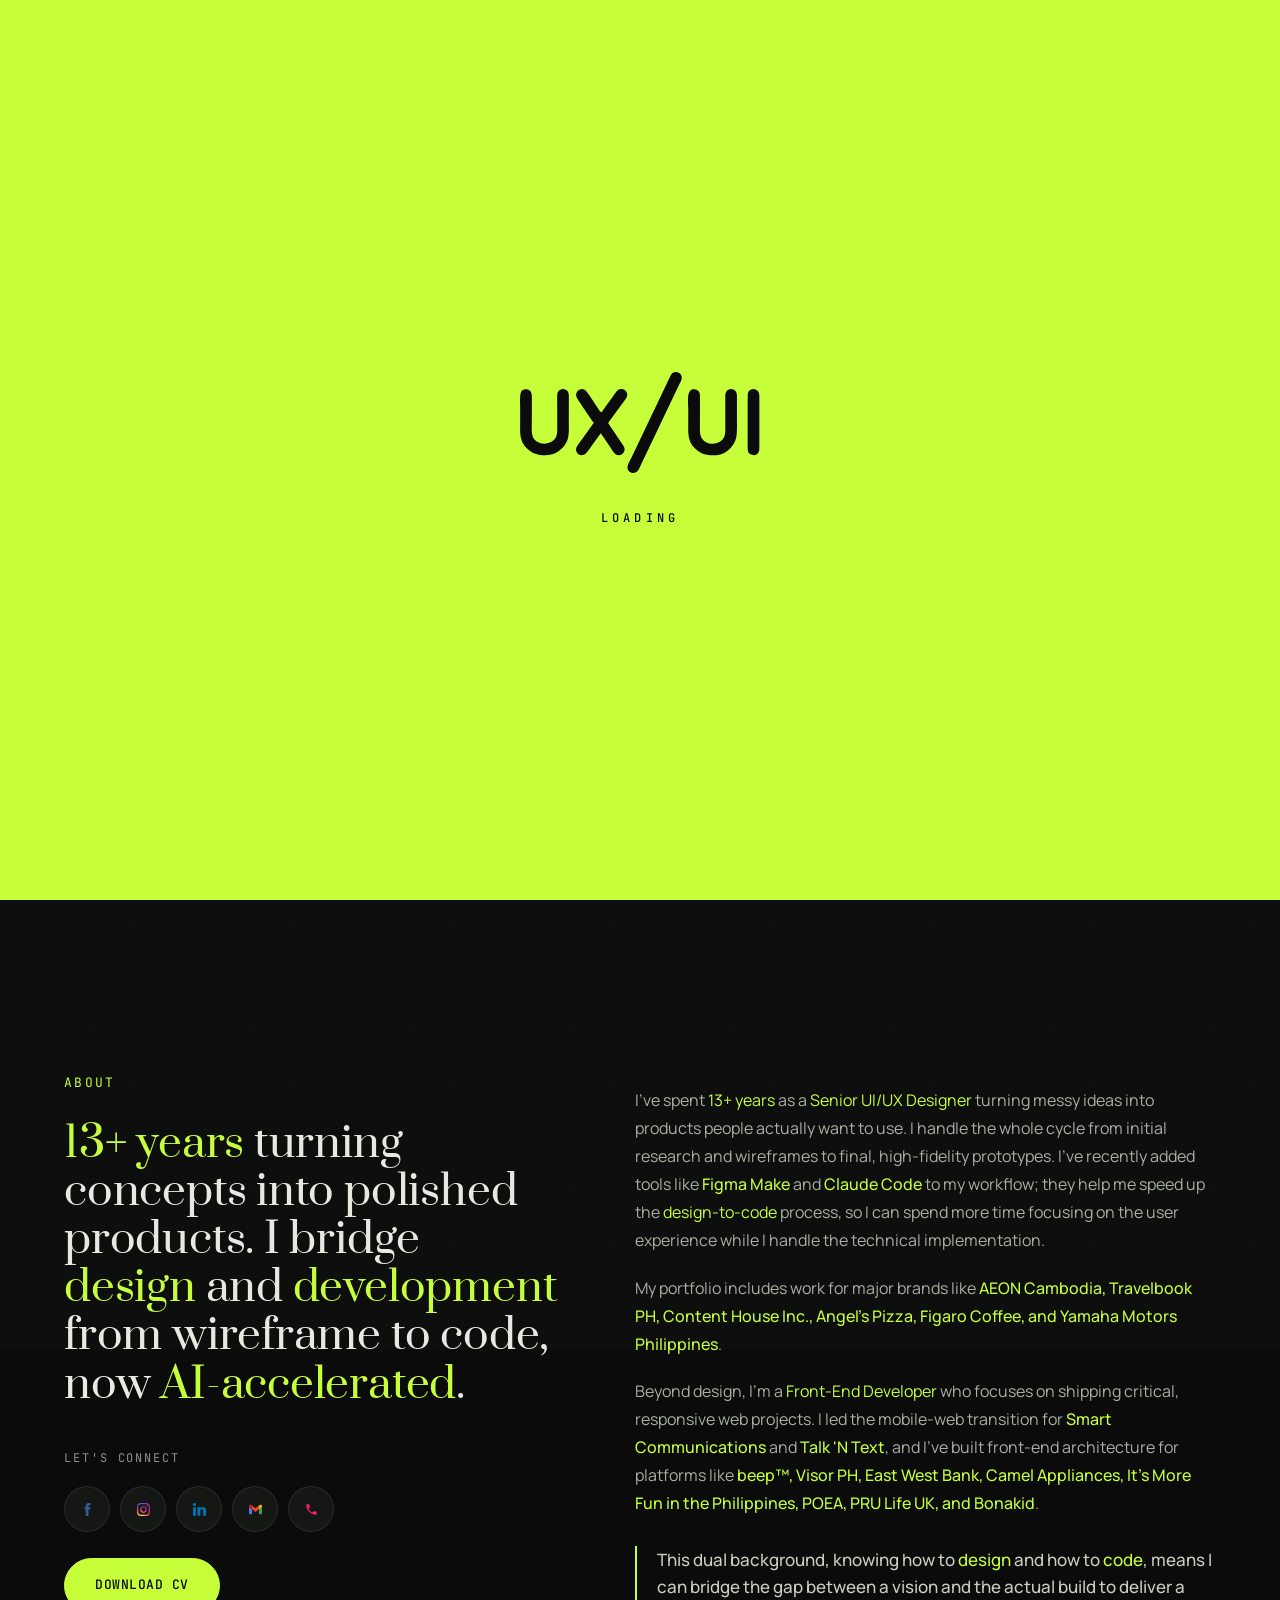
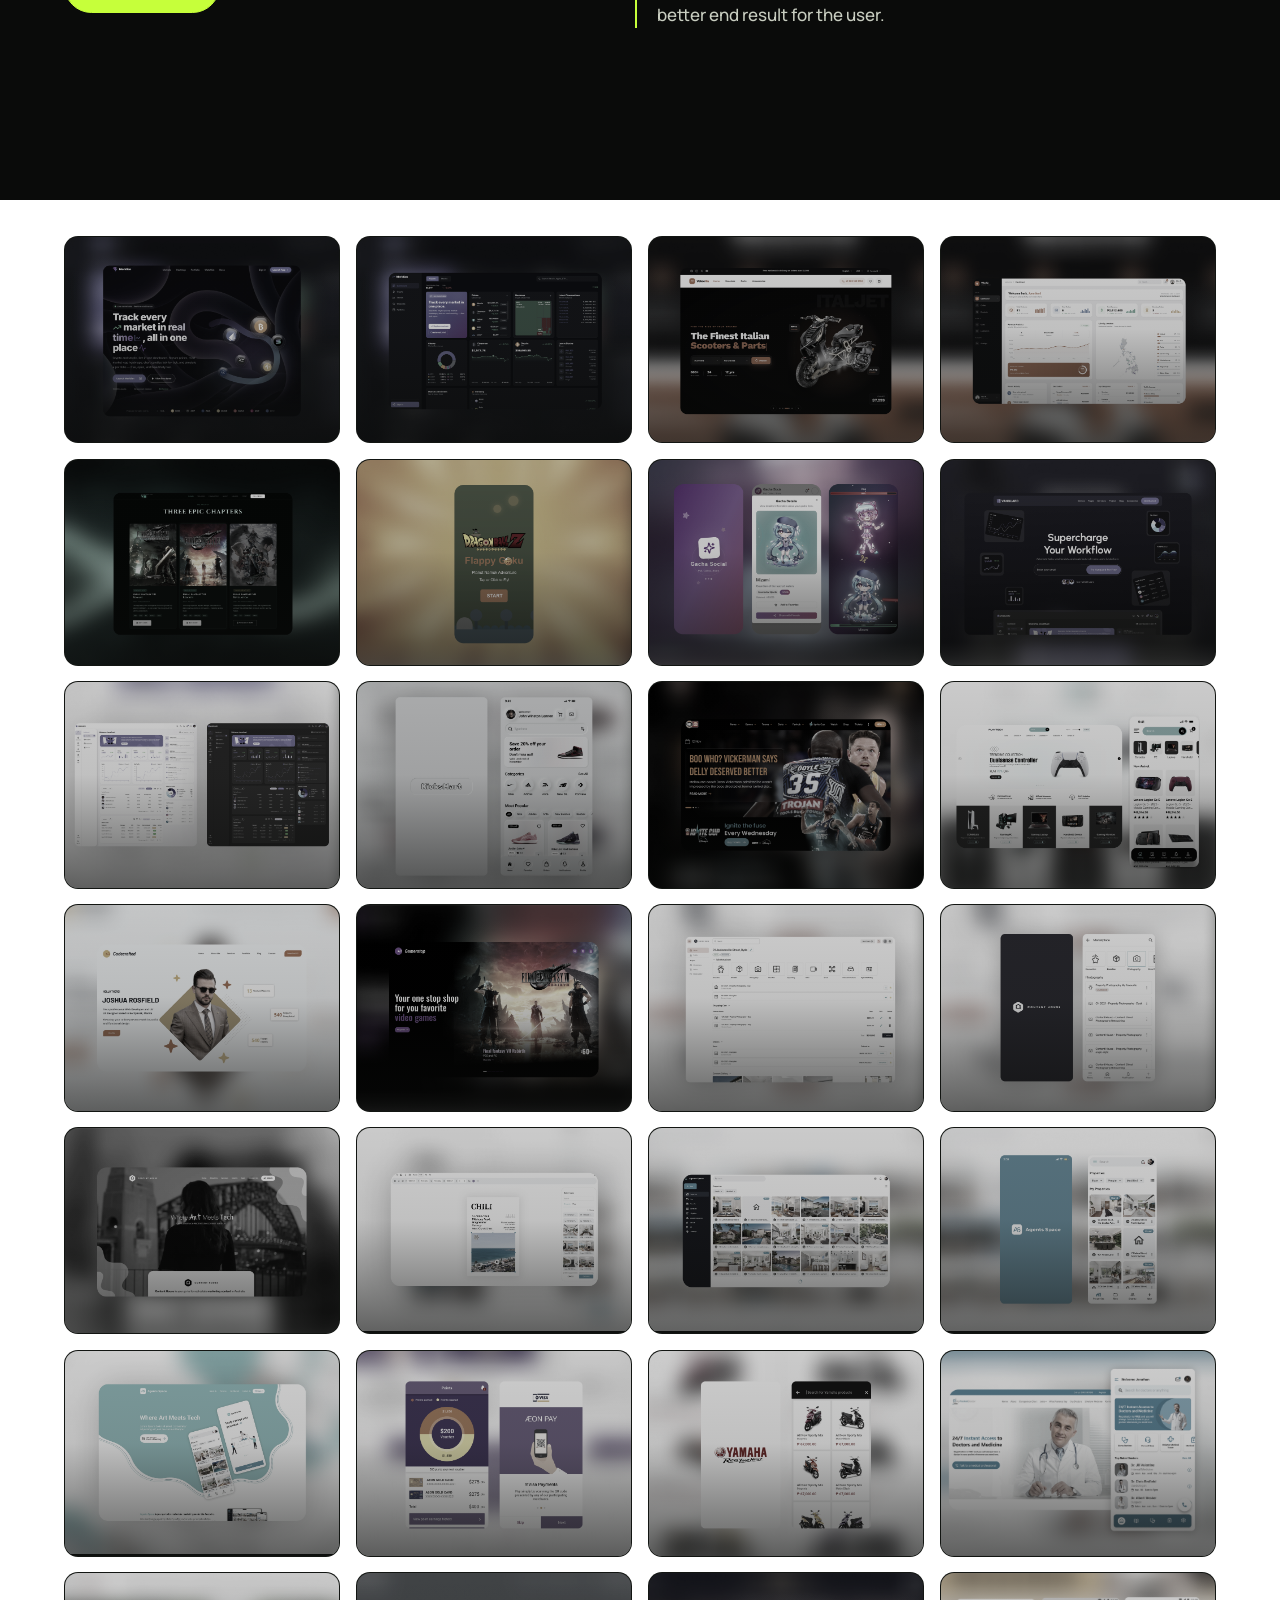
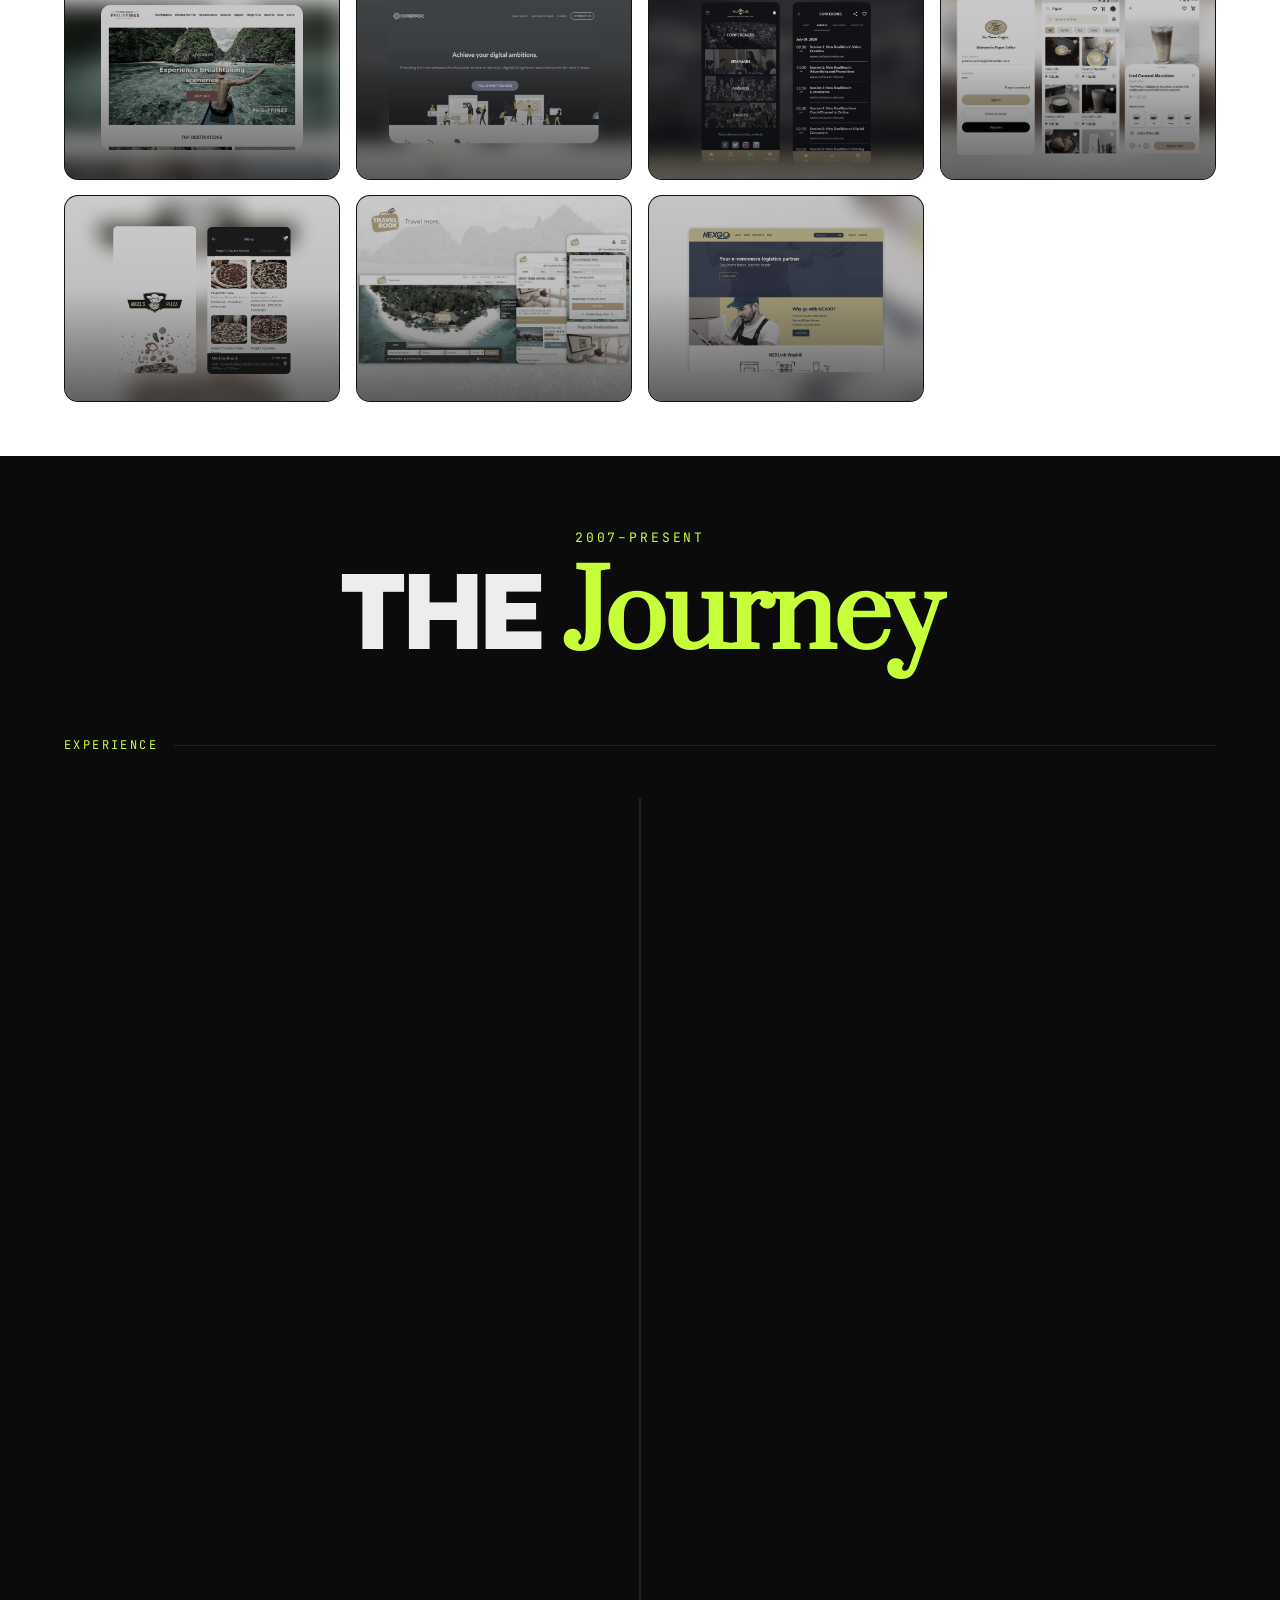
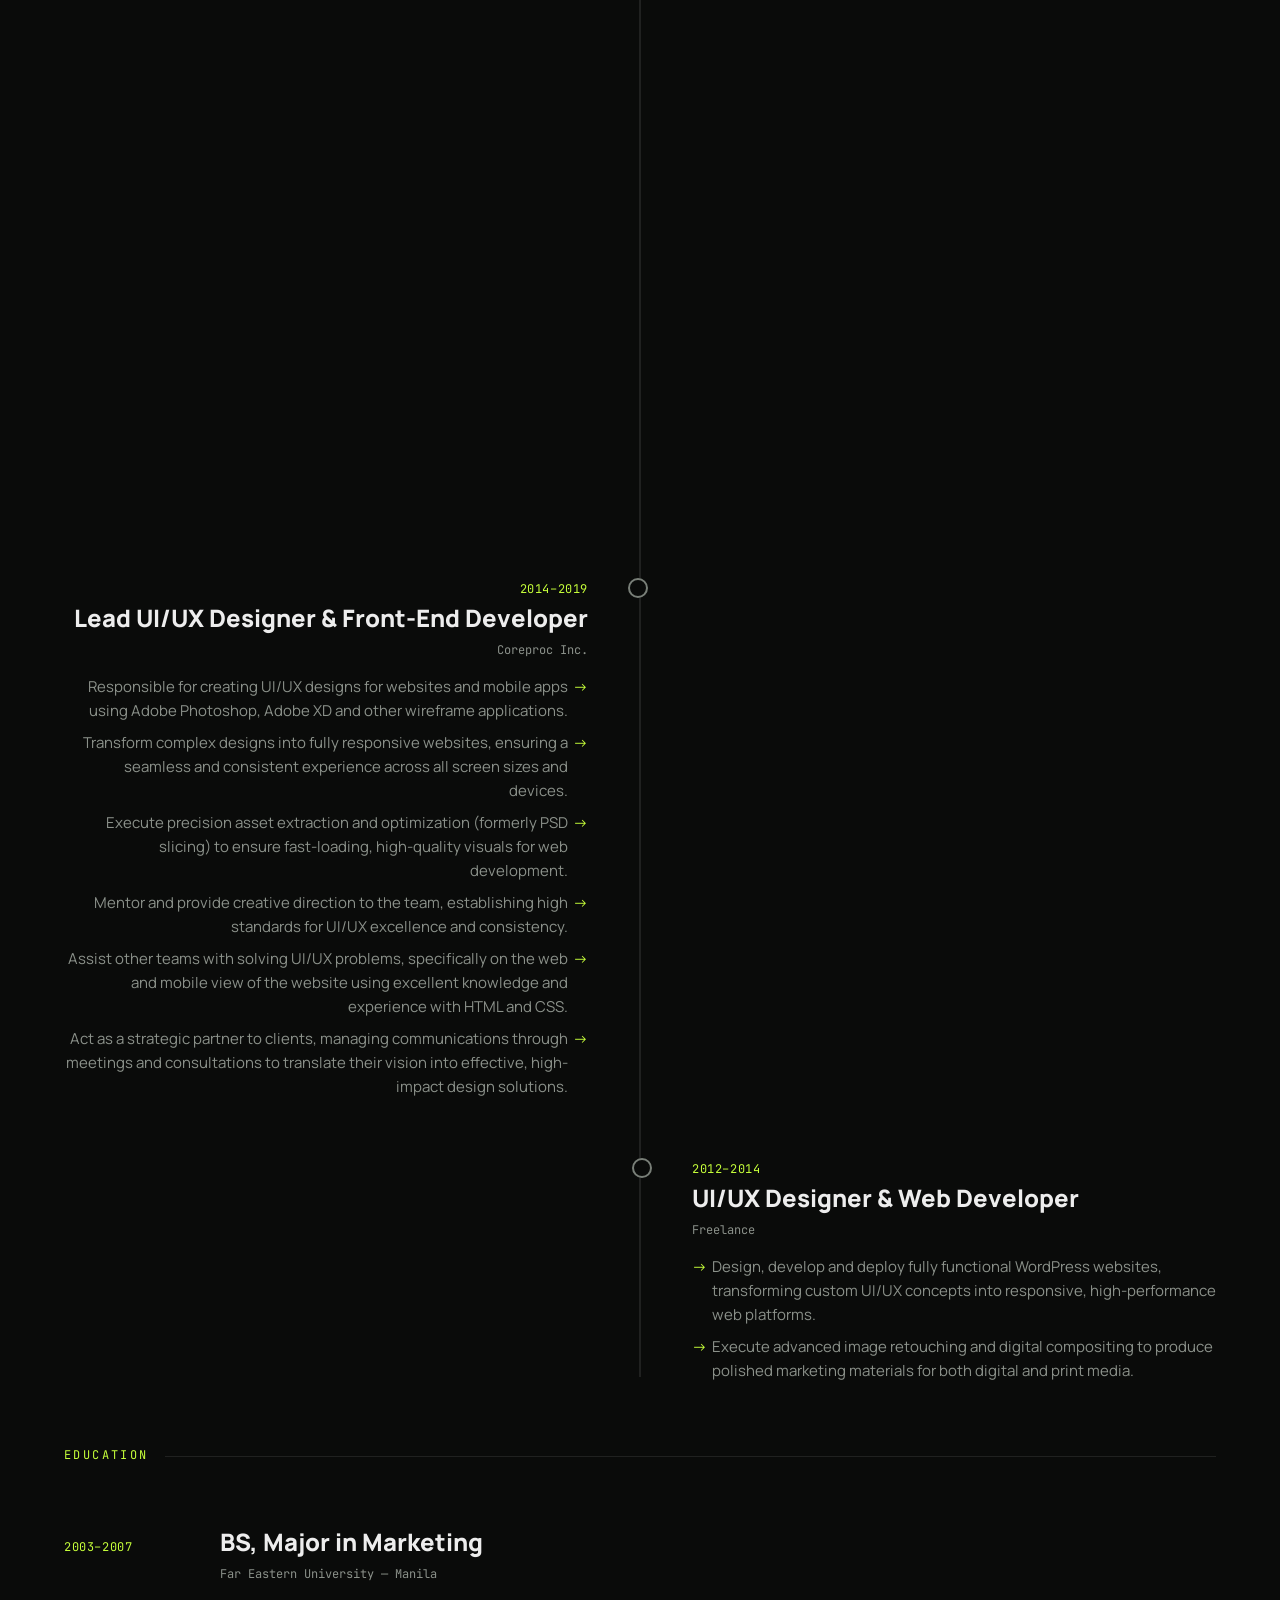
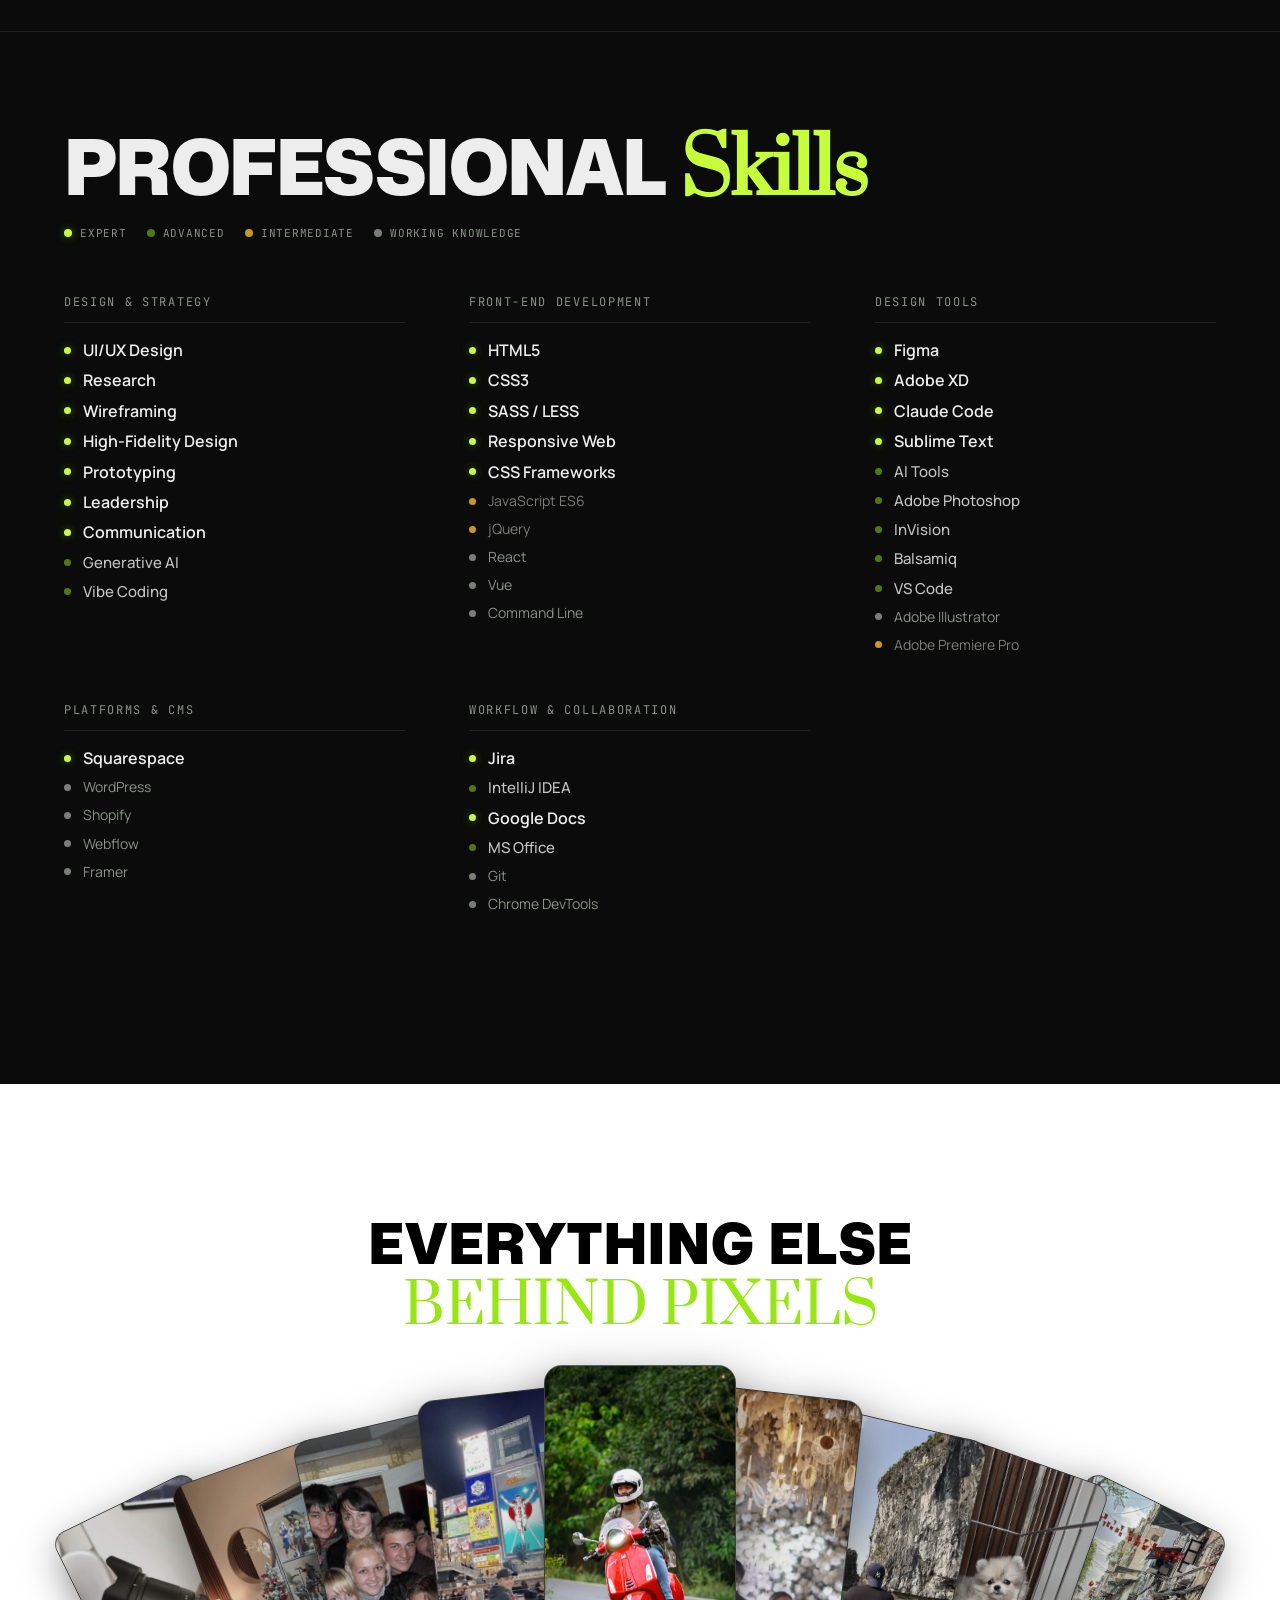
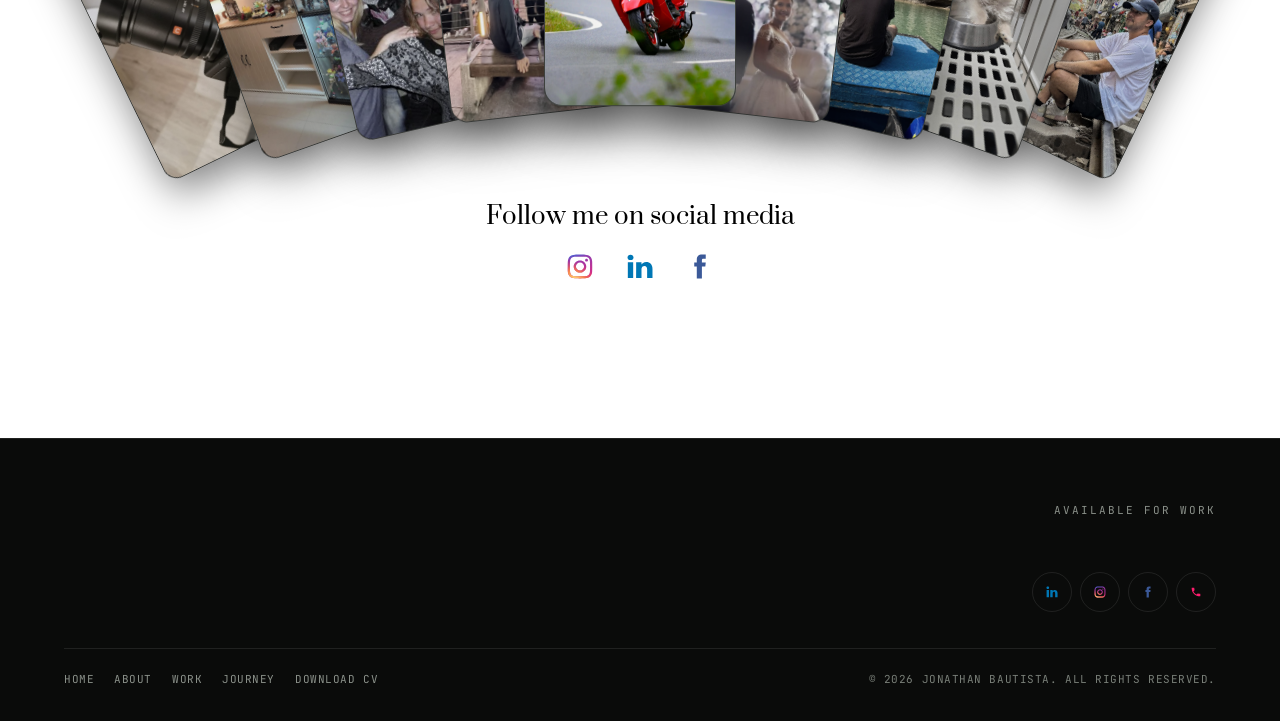
==== index.html @ 0951a736 "Redesign mobile hero: static layout, no scroll-jack, centered wordmark Mobile hero (<=880px) drops t" ====
<!doctype html>
<html lang="en" class="no-js">
  <head>
    <!-- Google tag (gtag.js) -->
    <script
      async
      src="https://www.googletagmanager.com/gtag/js?id=G-6QXBRVCDD4"
    ></script>
    <script>
      window.dataLayer = window.dataLayer || [];
      function gtag() {
        dataLayer.push(arguments);
      }
      gtag("js", new Date());
      gtag("config", "G-6QXBRVCDD4");
    </script>
    <meta charset="UTF-8" />
    <meta name="viewport" content="width=device-width, initial-scale=1.0" />
    <title>
      Jonathan Bautista — Senior UI/UX Designer & Front-End Developer
    </title>
    <meta
      name="description"
      content="Jonathan Bautista — Senior UI/UX Designer & Front-End Developer. 13+ years turning messy ideas into digital products people genuinely enjoy using."
    />

    <!-- Canonical -->
    <link rel="canonical" href="https://choybautista.github.io/" />

    <!-- Open Graph -->
    <meta property="og:type" content="website" />
    <meta property="og:url" content="https://choybautista.github.io/" />
    <meta
      property="og:title"
      content="Jonathan Bautista — Senior UI/UX Designer & Front-End Developer"
    />
    <meta
      property="og:description"
      content="13+ years turning messy ideas into digital products people genuinely enjoy using. Design vision meets technical reality."
    />
    <meta
      property="og:image"
      content="https://choybautista.github.io/assets/img/project-30.png"
    />
    <meta property="og:image:width" content="1200" />
    <meta property="og:image:height" content="630" />
    <meta property="og:locale" content="en_US" />
    <meta property="og:site_name" content="Jonathan Bautista Portfolio" />

    <!-- Twitter Card -->
    <meta name="twitter:card" content="summary_large_image" />
    <meta
      name="twitter:title"
      content="Jonathan Bautista — Senior UI/UX Designer & Front-End Developer"
    />
    <meta
      name="twitter:description"
      content="13+ years turning messy ideas into digital products people genuinely enjoy using."
    />
    <meta
      name="twitter:image"
      content="https://choybautista.github.io/assets/img/project-30.png"
    />

    <!-- Structured Data -->
    <script type="application/ld+json">
      {
        "@context": "https://schema.org",
        "@type": "Person",
        "name": "Jonathan Bautista",
        "jobTitle": "Senior UI/UX Designer & Front-End Developer",
        "url": "https://choybautista.github.io/",
        "email": "jchoybautista@gmail.com",
        "telephone": "+639171825114",
        "description": "13+ years turning messy ideas into digital products people genuinely enjoy using. Bridging design vision and technical reality across two disciplines and dozens of brands.",
        "sameAs": [
          "https://www.linkedin.com/in/jonathan-bautista-92038839/",
          "https://www.instagram.com/jonathanndroid/",
          "https://www.facebook.com/jonathanndroid"
        ],
        "knowsAbout": [
          "UI/UX Design",
          "Front-End Development",
          "Figma",
          "HTML5",
          "CSS3",
          "JavaScript",
          "React",
          "Vue"
        ],
        "alumniOf": {
          "@type": "CollegeOrUniversity",
          "name": "Far Eastern University",
          "address": { "@type": "PostalAddress", "addressLocality": "Manila" }
        }
      }
    </script>

    <script>
      document.documentElement.classList.remove("no-js");
      document.documentElement.classList.add("js");
      // Intro splash: lock scroll the instant the page paints (covers the
      // cold-load gap while the hero video buffers). Removed by script.js once
      // content is ready; this self-contained failsafe guarantees it never
      // gets stuck even if the deferred script fails to load.
      document.documentElement.classList.add("splash-on");
      window.setTimeout(function () {
        document.documentElement.classList.add("splash-done");
        window.setTimeout(function () {
          document.documentElement.classList.remove("splash-on");
        }, 1000);
      }, 7000);
      window.addEventListener("load", function () {
        document.documentElement.classList.add("loaded");
      });
    </script>

    <link rel="preconnect" href="https://fonts.googleapis.com" />
    <link rel="preconnect" href="https://fonts.gstatic.com" crossorigin />
    <link
      href="https://fonts.googleapis.com/css2?family=Prata&family=Manrope:wght@400;500;600;700;800&family=JetBrains+Mono:wght@400;500&family=Caveat:wght@600;700&family=Allison&display=swap"
      rel="stylesheet"
    />
    <link rel="stylesheet" href="assets/style.css" />
  </head>

  <body>
    <!-- ===================== INTRO SPLASH =====================
         Lando-style cold-load cover: a full-screen lime panel with the
         UI/UX wordmark that glitch-swaps to </> on a loop while the hero
         video buffers, then slides up to reveal the page (see script.js). -->
    <div class="splash" id="splash" role="presentation">
      <div class="splash__inner">
        <div class="splash__logo" aria-hidden="true">
          <!-- Three morph groups. The initial `d` of each is the UI/UX
               wordmark (this is also the no-JS / reduced-motion fallback);
               script.js liquid-morphs each group into a piece of </> via
               flubber:  U·X → <   ·   / stays /   ·   U·I → >  -->
          <svg
            class="splash__morph"
            viewBox="0 0 329 139"
            xmlns="http://www.w3.org/2000/svg"
          >
            <path
              id="splashPathL"
              fill="currentColor"
              d="M58.6475 23.2554C65.0687 23.7139 66.993 27.4454 66.9742 33.3339C67.0157 47.3849 66.8147 61.4971 66.9577 75.5436C67.0752 87.1074 66.266 95.9651 57.6575 104.683C51.6997 110.77 43.5532 114.22 35.0352 114.262C24.7735 114.33 17.087 112.172 9.54647 104.9C-1.11728 94.6151 0.190975 82.8806 0.193475 69.3769L0.208222 48.0481C0.179972 42.1839 -0.836775 31.8764 1.89398 26.5479C2.55548 25.2574 5.35022 23.8779 6.79847 23.7411C18.102 22.6744 16.2405 34.3926 16.228 41.7889L16.1877 69.9591C16.1782 79.2404 14.4752 89.8424 23.5267 95.6339C32.221 101.197 46.6125 97.9614 50.0297 87.5201C51.3742 83.4121 50.992 76.4249 50.9937 71.9216L50.9852 44.2339C50.9807 39.7449 50.773 35.1071 51.0697 30.6496C51.3812 25.9696 54.3835 23.8679 58.6475 23.2554ZM83.0814 23.5249C85.1991 23.3394 87.2141 23.4307 89.0651 24.6024C92.1896 26.5807 104.023 45.3684 106.832 49.5397C107.864 51.0727 109.48 54.2174 111.053 55.1264C112.082 55.7204 113.496 52.8522 114.025 52.0987C117.999 46.4414 122.134 40.8847 126.195 35.2894C128.649 31.9094 131.144 27.6432 134.228 24.8472C134.953 24.1899 135.879 23.8119 136.82 23.5827C139.124 23.0209 141.612 23.3589 143.599 24.6849C145.379 25.8732 146.575 27.7574 146.893 29.8739C147.097 31.1754 146.91 33.4419 146.258 34.5469C143.935 38.4892 140.723 42.6059 138.017 46.3329L120.79 70.0662C122.056 72.2349 124.599 75.7359 126.062 77.8934L136.955 93.9192C138.453 96.1247 141.692 100.649 142.673 102.834C143.19 103.979 143.42 105.232 143.343 106.486C143.17 109.231 141.838 110.898 139.893 112.596C131.459 117.887 127.205 107.991 123.281 102.422C119.021 96.3769 115.107 89.9677 110.742 83.9972C106.225 90.1202 101.751 96.2747 97.3204 102.46C95.5334 104.931 91.9344 110.205 89.9184 112.083C88.9326 113.019 87.7094 113.668 86.3814 113.958C82.1284 114.93 77.7209 111.987 76.9496 107.597C76.0966 103.294 79.6226 99.5889 81.9911 96.2322C88.2501 87.3617 95.0324 78.6847 101.186 69.7364C97.9549 65.0064 78.0809 36.6434 77.3046 33.8532C76.6969 31.6694 76.8826 29.3142 77.9931 27.3224C79.1444 25.2572 80.8834 24.1967 83.0814 23.5249Z"
            />
            <path
              id="splashPathM"
              fill="currentColor"
              d="M213.049 0.000400243C216.999 -0.0310998 220.474 1.7959 221.542 5.7799C222.607 9.7464 219.664 14.3257 217.984 17.8412L211.539 31.3182L190.834 74.6791L171.542 115.076L165.802 127.178C163.167 132.733 162.324 137.113 155.789 138.618C152.049 138.768 147.686 135.643 147.385 131.923C147.023 127.455 151.059 120.802 152.972 116.835L161.049 99.9282L188.359 42.7261L200.914 16.3799C202.379 13.3022 203.822 10.1907 205.334 7.13691C207.377 3.00466 208.162 0.8174 213.049 0.000400243Z"
            />
            <path
              id="splashPathR"
              fill="currentColor"
              d="M288.96 23.2559C295.05 23.6151 297.38 26.9171 297.417 32.7581L297.397 63.7989C297.41 70.7184 297.925 83.9939 296.377 90.1851C294.955 95.6899 292.087 100.714 288.07 104.736C282.055 110.88 273.805 114.316 265.207 114.256C254.997 114.264 247.457 112.067 239.985 104.863C229.317 94.5759 230.64 82.2341 230.645 68.7436L230.662 48.2981C230.68 41.4434 228.217 25.5954 236.752 23.7704C239.002 23.2766 241.357 23.7391 243.255 25.0474C244.542 25.9526 245.897 27.4334 246.225 28.9846C247.02 32.7576 246.73 37.8371 246.725 41.7449L246.695 69.6664C246.692 73.5656 246.465 81.3941 247.025 84.8926C247.685 89.0364 249.975 92.7436 253.385 95.1896C262.012 101.405 277.2 98.1671 280.55 87.4546C281.82 83.3981 281.45 76.6709 281.45 72.3101L281.442 44.1006C281.44 40.5369 281.412 36.9711 281.4 33.4081C281.392 30.8206 281.52 28.4234 283.147 26.2689C284.765 24.1261 286.472 23.6861 288.96 23.2559ZM319.817 23.2607C329.939 24.0567 328.142 33.3695 328.144 40.8777L328.152 61.9305L328.149 89.96C328.147 95.0117 328.177 100.041 328.062 105.092C327.944 110.328 325.939 113.084 320.659 114.186C317.234 113.997 313.012 112.302 312.459 108.417C311.904 104.508 312.109 100.09 312.114 96.1172L312.112 76.8457L312.104 47.3078C312.104 42.0888 312.037 36.881 312.204 31.6642C312.374 26.3777 314.599 24.003 319.817 23.2607Z"
            />
          </svg>
        </div>
        <p class="splash__loader" aria-hidden="true">Loading</p>
      </div>
    </div>

    <a class="skip-link" href="#main-content">Skip to main content</a>
    <div class="grain" aria-hidden="true"></div>
    <div class="scroll-progress" aria-hidden="true"><span></span></div>

    <!-- ===================== NAV ===================== -->
    <header class="nav" id="nav">
      <a class="nav__logo-link" href="#home" aria-label="Jonathan Bautista">
        <span class="nav__logo"></span>
      </a>
    </header>

    <main id="main-content" tabindex="-1">
      <!-- ===================== HERO + STATEMENT — shared dark background zone ===================== -->
      <div class="dark-zone">
        <!-- Fixed background layer — gradient + contour canvas.
             position: fixed so it stays pinned to the viewport while hero and
             statement content scrolls over it (same effect as landonorris.com). -->
        <div class="hero__dark" aria-hidden="true">
          <!-- Fades in across the About section to shift the canvas olive → black -->
          <div
            class="hero__black-layer"
            id="hero-black-layer"
            aria-hidden="true"
          ></div>
          <canvas class="hero__contours" id="hero-contours"></canvas>
        </div>

        <!-- ===================== HERO ===================== -->
        <section class="hero" id="home">
          <div class="hero__stage">
            <!-- Marquee text rows — sit behind video, revealed as panel shrinks on scroll -->
            <!-- Each track holds duplicated copies so the -50% loop is seamless
                 (the second half is already in place as the first scrolls off).
                 Desktop needs only 2 copies (one image is wider than the
                 viewport); mobile's smaller text needs 4 (see the ≤880 CSS that
                 reveals the extra copies) so no gap opens at the loop point. -->
            <div class="hero__marquee" aria-hidden="true">
              <div class="hero__marquee-row hero__marquee-row--ltr">
                <div class="hero__marquee-track">
                  <img
                    src="assets/img/uiuxdesigner.svg"
                    alt=""
                    draggable="false"
                  />
                  <img
                    src="assets/img/uiuxdesigner.svg"
                    alt=""
                    draggable="false"
                  />
                  <img
                    class="hero__marquee-extra"
                    src="assets/img/uiuxdesigner.svg"
                    alt=""
                    draggable="false"
                  />
                  <img
                    class="hero__marquee-extra"
                    src="assets/img/uiuxdesigner.svg"
                    alt=""
                    draggable="false"
                  />
                </div>
              </div>
              <div class="hero__marquee-row hero__marquee-row--rtl">
                <div class="hero__marquee-track">
                  <img
                    src="assets/img/webdeveloper.svg"
                    alt=""
                    draggable="false"
                  />
                  <img
                    src="assets/img/webdeveloper.svg"
                    alt=""
                    draggable="false"
                  />
                  <img
                    class="hero__marquee-extra"
                    src="assets/img/webdeveloper.svg"
                    alt=""
                    draggable="false"
                  />
                  <img
                    class="hero__marquee-extra"
                    src="assets/img/webdeveloper.svg"
                    alt=""
                    draggable="false"
                  />
                </div>
              </div>
            </div>

            <!-- Shrinking video panel (scale animated via ScrollTrigger) -->
            <div class="hero__panel" id="hero-panel" aria-hidden="true">
              <!-- Cinematic video fill -->
              <video
                class="hero__video"
                autoplay
                muted
                loop
                playsinline
                preload="auto"
              >
                <source src="C0495a.mp4" type="video/mp4" />
              </video>
              <!-- Mood tint -->
              <div class="hero__tint" aria-hidden="true"></div>
              <!-- Heavy animated film grain -->
              <div class="hero__grain" aria-hidden="true"></div>
              <!-- VHS scanlines -->
              <div class="hero__scanlines" aria-hidden="true"></div>
              <!-- Cinematic vignette frame -->
              <div class="hero__vignette" aria-hidden="true"></div>
            </div>

            <!-- Mobile-only hero wordmark. On phones the hero doesn't shrink,
               so the JONATHAN BAUTISTA wordmark sits over the photo with the
               signature directly beneath it (grouped, mid-screen). Hidden on
               desktop, where the shrinking video + top-left nav logo do the job.
               Reveals on splash exit via the "hero:intro" event (see script.js). -->
            <span class="hero__name" id="hero-name" aria-hidden="true"></span>

            <!-- Centered signature — its own hero layer (does NOT shrink). The real
               signature is a single hand-drawn stroke path (.hero__sig-mp) that
               writes itself on via stroke-dashoffset, scrubbed to scroll, from its
               start point (top of the first loop) to the end, with a glowing pen
               nib riding the leading edge. -->
            <div
              class="hero__sig"
              id="hero-sig"
              role="img"
              aria-label="Jonathan Bautista signature"
            >
              <svg
                class="hero__sig-svg"
                id="hero-sig-svg"
                viewBox="0 0 2968 2194"
                preserveAspectRatio="xMidYMid meet"
                aria-hidden="true"
              >
                <path
                  class="hero__sig-mp"
                  d="M574.848 665.003C563.445 766.893 552.042 868.783 534.035 995.864C516.029 1122.95 491.763 1272.13 463.098 1383.42C434.433 1494.72 402.104 1563.59 365.942 1622.24C329.781 1680.88 290.768 1727.2 254.883 1758.07C218.998 1788.95 187.423 1802.97 160.983 1800.95C134.543 1798.93 114.196 1780.44 93.201 1750.15C72.2057 1719.87 51.1788 1678.34 34.3211 1633.3C17.4635 1588.26 5.41232 1540.96 8.47744 1486.56C11.5426 1432.16 30.0892 1372.07 66.9289 1309.64C103.769 1247.22 158.339 1184.26 320.139 1046.72C481.939 909.176 749.314 698.957 900.954 564.68C1052.59 430.404 1080.4 378.44 1087.07 336.182C1093.74 293.925 1078.44 262.948 1048.19 239.961C1017.93 216.973 973.19 202.914 925.806 197.737C878.421 192.56 829.751 196.693 785.061 207.629C740.371 218.566 701.137 236.182 666.076 265.065C631.015 293.948 601.317 333.565 576.784 382.438C552.251 431.312 533.784 488.242 518.31 566.3C502.836 644.358 490.914 741.82 480.392 915.54C469.871 1089.26 461.111 1336.28 448.872 1513.49C436.633 1690.69 421.181 1790.58 401.863 1873.45C382.545 1956.32 359.83 2019.14 336.211 2067.59C312.592 2116.05 288.757 2148.25 268.441 2170.94C248.124 2193.63 232.048 2205.83 273.774 2086.29C315.501 1966.76 415.518 1715.1 488.243 1545.15C560.968 1375.21 603.37 1294.6 647.771 1221.47C692.172 1148.35 737.288 1085.16 775.2 1039.88C813.111 994.611 842.452 969.176 858.644 963.354C874.836 957.532 876.992 972.094 875.83 1007.13C874.668 1042.17 870.124 1097.24 863.934 1140.66C857.744 1184.07 850.047 1214.15 838.443 1244.9C826.839 1275.66 811.561 1306.18 796.491 1332.28C768.81 1380.23 747.975 1404.86 743.723 1408.45C743.169 1408.91 747.927 1401.84 771.766 1359.46C795.604 1317.08 838.903 1238.39 862.944 1191.59C886.985 1144.78 890.455 1132.26 891.564 1127.68C895.647 1110.83 886.025 1197.59 888.787 1230.5C889.673 1241.07 908.402 1232.94 934.225 1205.26C960.048 1177.58 997.226 1129.01 1015.19 1107.27C1033.16 1085.53 1030.78 1092.09 1028.57 1103.33C1017.72 1158.55 1031.44 1189.36 1037.49 1194.77C1043.89 1200.49 1069.22 1188.21 1106.17 1165.83C1186.3 1117.28 1192.38 1061.3 1193.2 1060.48C1210.62 1043.02 1198.4 1099.26 1205.02 1107.56C1210.72 1114.71 1233.11 1083.25 1259.66 1026.14C1274.14 994.999 1283.39 956.342 1291.17 854.098C1298.95 751.854 1303.12 586.393 1298.11 516.585C1293.09 446.778 1278.75 477.637 1271.67 500.006C1264.59 522.376 1265.21 535.322 1257.39 620.941C1249.57 706.561 1233.28 864.462 1225.32 972.464C1217.36 1080.47 1218.22 1133.78 1222.01 1172.53C1228.06 1234.43 1240.86 1260.27 1243.51 1262.59C1244.59 1263.55 1245.41 1256.7 1263.49 1215.45C1281.57 1174.2 1316.96 1096.89 1338.79 1051.47C1360.63 1006.06 1367.85 994.885 1372.3 991.514C1377.13 987.849 1381.5 1001.65 1388.05 1005.66C1399.03 1012.38 1415.87 988.012 1429.15 966.11C1442.18 944.616 1441.18 922.683 1438.15 916.968C1417.02 877.162 1435.15 1008.65 1441.51 1026.5C1443.89 1033.18 1452.96 1030.29 1459.25 1022.69C1494.38 980.257 1475.64 920.753 1473.28 900.606C1473 898.257 1480.48 940.734 1487.61 1004.56C1490.51 1030.5 1493.81 1043.13 1522.29 941.235C1550.77 839.337 1604.81 622.47 1634.38 479.573C1663.96 336.676 1667.42 274.322 1666.97 218.333C1666.52 162.345 1662.05 114.612 1655.79 78.2542C1649.52 41.8961 1641.6 18.3592 1639 10.2134C1636.4 2.06763 1639.35 10.0263 1639.89 146.554C1640.43 283.082 1638.48 547.938 1639.75 700.047C1641.03 852.157 1645.6 883.493 1651.66 909.19C1657.71 934.888 1665.11 953.996 1671.01 962.474C1676.91 970.951 1681.08 968.218 1688.58 960.796C1707.52 942.055 1732.61 905.672 1761.89 853.545C1777.7 825.394 1790.17 790.986 1800.67 757.622C1820.97 693.13 1826.02 643.24 1824.59 624.985C1823.58 611.976 1804.66 670.969 1796.63 711.649C1791.32 738.513 1797.27 771.144 1806.87 799.311C1809.76 807.803 1822.62 795.781 1829.35 784.76C1842.47 763.249 1844.48 744.575 1845.04 741.517C1849.93 714.782 1846.31 785.313 1850.64 789.569C1852.8 791.692 1857.61 789.478 1862.81 785.49C1892.45 762.806 1889.48 716.469 1887.3 702.523C1886.84 699.565 1883.4 706.51 1881.03 711.596C1878.66 716.682 1876.37 720.094 2056.25 626.452C2236.13 532.811 2598.25 342.014 2782.51 247.135C2966.76 152.257 2962.18 159.079 2959.14 164.469C2956.09 169.858 2954.74 173.608 2949.35 184.061"
                />
              </svg>
              <span
                class="hero__sig-pen"
                id="hero-sig-pen"
                aria-hidden="true"
              ></span>
            </div>

            <!-- Scroll indicator -->
            <a class="hero__scroll" href="#message" aria-label="Scroll down">
              <span class="hero__scroll-label">Scroll</span>
              <svg
                class="hero__scroll-arrow"
                viewBox="0 0 24 24"
                fill="none"
                stroke="currentColor"
                stroke-width="1.5"
                stroke-linecap="round"
                stroke-linejoin="round"
                aria-hidden="true"
              >
                <path d="M12 5v14M5 12l7 7 7-7" />
              </svg>
            </a>
          </div>
        </section>
      </div>
      <!-- /.dark-zone -->

      <!-- ===================== ABOUT — flip card: columns slide in, then flips to HOF cover ===================== -->
      <section
        class="stage-about"
        id="about"
        aria-label="About Jonathan Bautista"
      >
        <div class="about__flip" id="about-flip">
          <!-- Front face — existing about content -->
          <div class="about__face about__face--front">
            <div class="about__inner stage-about__inner">
              <!-- Left rail — slides in from the left -->
              <aside
                class="about__aside stage-about__col stage-about__col--left"
              >
                <span class="about__kicker">About</span>
                <h2 class="about__lead">
                  <span class="accent">13+ years</span> turning concepts into
                  polished products. I bridge
                  <span class="accent">design</span> and
                  <span class="accent">development</span> from wireframe to
                  code, now <span class="accent">AI-accelerated</span>.
                </h2>

                <div class="about__contact">
                  <span class="about__contact-label">Let's connect</span>
                  <div class="about__icons">
                    <a
                      href="https://www.facebook.com/jonathanndroid"
                      target="_blank"
                      rel="noopener"
                      aria-label="Facebook"
                      ><img src="assets/img/facebook-logo.svg" alt=""
                    /></a>
                    <a
                      href="https://www.instagram.com/jonathanndroid/"
                      target="_blank"
                      rel="noopener"
                      aria-label="Instagram"
                      ><img src="assets/img/instagram-logo.svg" alt=""
                    /></a>
                    <a
                      href="https://www.linkedin.com/in/jonathan-bautista-92038839/"
                      target="_blank"
                      rel="noopener"
                      aria-label="LinkedIn"
                      ><img src="assets/img/linkedin-logo.svg" alt=""
                    /></a>
                    <a
                      href="mailto:jchoybautista@gmail.com"
                      aria-label="Email Jonathan"
                      ><img src="assets/img/gmail-logo.svg" alt=""
                    /></a>
                    <a href="tel:+639171825114" aria-label="Call Jonathan"
                      ><img src="assets/img/phone-logo.svg" alt=""
                    /></a>
                  </div>
                  <a
                    class="btn about__cv"
                    href="assets/files/jonathan_bautista__April_2026.docx"
                    download
                    >Download CV</a
                  >
                </div>
              </aside>

              <!-- Right column — slides in from the right -->
              <div class="about__body stage-about__col stage-about__col--right">
                <p class="about__p">
                  I've spent <span class="accent">13+ years</span> as a
                  <span class="accent">Senior UI/UX Designer</span> turning
                  messy ideas into products people actually want to use. I
                  handle the whole cycle from initial research and wireframes to
                  final, high-fidelity prototypes. I've recently added tools
                  like <span class="about__brands">Figma Make</span> and
                  <span class="about__brands">Claude Code</span> to my workflow;
                  they help me speed up the
                  <span class="accent">design-to-code</span> process, so I can
                  spend more time focusing on the user experience while I handle
                  the technical implementation.
                </p>
                <p class="about__p">
                  My portfolio includes work for major brands like
                  <span class="about__brands"
                    >AEON Cambodia, Travelbook PH, Content House Inc., Angel's
                    Pizza, Figaro Coffee, and Yamaha Motors Philippines</span
                  >.
                </p>
                <p class="about__p">
                  Beyond design, I'm a
                  <span class="accent">Front-End Developer</span> who focuses on
                  shipping critical, responsive web projects. I led the
                  mobile-web transition for
                  <span class="about__brands">Smart Communications</span> and
                  <span class="about__brands">Talk 'N Text</span>, and I've
                  built front-end architecture for platforms like
                  <span class="about__brands"
                    >beep™, Visor PH, East West Bank, Camel Appliances, It's
                    More Fun in the Philippines, POEA, PRU Life UK, and
                    Bonakid</span
                  >.
                </p>
                <p class="about__p about__p--close">
                  This dual background, knowing how to
                  <span class="accent">design</span> and how to
                  <span class="accent">code</span>, means I can bridge the gap
                  between a vision and the actual build to deliver a better end
                  result for the user.
                </p>
              </div>
            </div>
          </div>
          <!-- /.about__face--front -->

          <!-- Back face — Work cover, revealed by the flip -->
          <div class="about__face about__face--back">
            <div class="hof-cover">
              <span class="hof-cover__kicker">A Selection of Work</span>
              <h2 class="hof-cover__title">Some of <em>My Work</em></h2>
              <p class="hof-cover__lead">
                Projects I've designed and shipped over 13+ years, across major
                brands and, more recently, AI-accelerated builds. These projects
                are designed and built using <strong>Figma</strong>,
                <strong>Adobe XD</strong>, and <strong>Claude Code</strong>.
              </p>
              <p class="hof-cover__nda">
                Much of my most impactful work is covered by NDAs and cannot be
                shown publicly; I am happy to discuss these projects in detail
                when we connect.
              </p>
            </div>
          </div>
          <!-- /.about__face--back -->
        </div>
        <!-- /.about__flip -->
      </section>

      <!-- ===================== WORK HALL OF FAME (grid) ===================== -->
      <section class="hof" id="work">
        <div class="hof__grid" id="portfolio-grid">
          <button class="hof-card reveal" data-id="31">
            <span class="hof-card__img"
              ><img
                src="assets/img/project-33.png"
                alt="Meridian Landing Page"
                loading="lazy" /></span
            ><span class="hof-card__name">Meridian Landing</span
            ><span class="hof-card__year">2026</span>
          </button>
          <button class="hof-card reveal" data-id="30">
            <span class="hof-card__img"
              ><img
                src="assets/img/project-32.png"
                alt="Meridian Crypto & Stock Tracker"
                loading="lazy" /></span
            ><span class="hof-card__name">Meridian</span
            ><span class="hof-card__year">2026</span>
          </button>
          <button class="hof-card reveal" data-id="28">
            <span class="hof-card__img"
              ><img
                src="assets/img/project-30.png"
                alt="Velocità E-Commerce Website"
                loading="lazy" /></span
            ><span class="hof-card__name">Velocità E-Commerce</span
            ><span class="hof-card__year">2026</span>
          </button>
          <button class="hof-card reveal" data-id="29">
            <span class="hof-card__img"
              ><img
                src="assets/img/project-31.png"
                alt="Velocità Admin Page"
                loading="lazy" /></span
            ><span class="hof-card__name">Velocità Admin</span
            ><span class="hof-card__year">2026</span>
          </button>
          <button class="hof-card reveal" data-id="27">
            <span class="hof-card__img"
              ><img
                src="assets/img/project-29.png"
                alt="Final Fantasy VII Landing"
                loading="lazy" /></span
            ><span class="hof-card__name">Final Fantasy VII Landing</span
            ><span class="hof-card__year">2026</span>
          </button>
          <button class="hof-card reveal" data-id="26">
            <span class="hof-card__img"
              ><img
                src="assets/img/project-28.png"
                alt="Dragon Ball Flappy Goku"
                loading="lazy" /></span
            ><span class="hof-card__name">Flappy Goku Game</span
            ><span class="hof-card__year">2025</span>
          </button>
          <button class="hof-card reveal" data-id="25">
            <span class="hof-card__img"
              ><img
                src="assets/img/project-27.png"
                alt="Gacha Social App"
                loading="lazy" /></span
            ><span class="hof-card__name">Gacha Social App</span
            ><span class="hof-card__year">2025</span>
          </button>
          <button class="hof-card reveal" data-id="24">
            <span class="hof-card__img"
              ><img
                src="assets/img/project-26.png"
                alt="Vanguard Landing Page"
                loading="lazy" /></span
            ><span class="hof-card__name">Vanguard Landing</span
            ><span class="hof-card__year">2025</span>
          </button>
          <button class="hof-card reveal" data-id="23">
            <span class="hof-card__img"
              ><img
                src="assets/img/project-25.png"
                alt="Vanguard Admin Dashboard"
                loading="lazy" /></span
            ><span class="hof-card__name">Vanguard Admin</span
            ><span class="hof-card__year">2025</span>
          </button>
          <button class="hof-card reveal" data-id="22">
            <span class="hof-card__img"
              ><img
                src="assets/img/project-24.png"
                alt="KicksMart Mobile App"
                loading="lazy" /></span
            ><span class="hof-card__name">KicksMart Mobile</span
            ><span class="hof-card__year">2025</span>
          </button>
          <button class="hof-card reveal" data-id="1">
            <span class="hof-card__img"
              ><img
                src="assets/img/project-1.png"
                alt="NBL Basketball Website"
                loading="lazy" /></span
            ><span class="hof-card__name">NBL Basketball Redesign</span
            ><span class="hof-card__year">2025</span>
          </button>
          <button class="hof-card reveal" data-id="2">
            <span class="hof-card__img"
              ><img
                src="assets/img/project-3.png"
                alt="Playtech E-Commerce"
                loading="lazy" /></span
            ><span class="hof-card__name">Playtech E-Commerce</span
            ><span class="hof-card__year">2025</span>
          </button>
          <button class="hof-card reveal" data-id="3">
            <span class="hof-card__img"
              ><img
                src="assets/img/project-4.png"
                alt="Codecrafted CV Website"
                loading="lazy" /></span
            ><span class="hof-card__name">Codecrafted CV</span
            ><span class="hof-card__year">2025</span>
          </button>
          <button class="hof-card reveal" data-id="4">
            <span class="hof-card__img"
              ><img
                src="assets/img/project-5.png"
                alt="Gamestop E-Commerce"
                loading="lazy" /></span
            ><span class="hof-card__name">Gamestop E-Commerce</span
            ><span class="hof-card__year">2025</span>
          </button>
          <button class="hof-card reveal" data-id="5">
            <span class="hof-card__img"
              ><img
                src="assets/img/project-23.png"
                alt="Content House Web App"
                loading="lazy" /></span
            ><span class="hof-card__name">Content House Web App</span
            ><span class="hof-card__year">2020</span>
          </button>
          <button class="hof-card reveal" data-id="6">
            <span class="hof-card__img"
              ><img
                src="assets/img/project-22.png"
                alt="Content House Mobile App"
                loading="lazy" /></span
            ><span class="hof-card__name">Content House Mobile</span
            ><span class="hof-card__year">2020</span>
          </button>
          <button class="hof-card reveal" data-id="7">
            <span class="hof-card__img"
              ><img
                src="assets/img/project-6.png"
                alt="Content House Marketing Website"
                loading="lazy" /></span
            ><span class="hof-card__name">Content House Website</span
            ><span class="hof-card__year">2024</span>
          </button>
          <button class="hof-card reveal" data-id="8">
            <span class="hof-card__img"
              ><img
                src="assets/img/project-7.png"
                alt="Agents Space Artwork Editor"
                loading="lazy" /></span
            ><span class="hof-card__name">Agents Space Editor</span
            ><span class="hof-card__year">2025</span>
          </button>
          <button class="hof-card reveal" data-id="9">
            <span class="hof-card__img"
              ><img
                src="assets/img/project-8.png"
                alt="Agents Space Web App"
                loading="lazy" /></span
            ><span class="hof-card__name">Agents Space Web</span
            ><span class="hof-card__year">2023</span>
          </button>
          <button class="hof-card reveal" data-id="10">
            <span class="hof-card__img"
              ><img
                src="assets/img/project-9.png"
                alt="Agents Space Mobile App"
                loading="lazy" /></span
            ><span class="hof-card__name">Agents Space Mobile</span
            ><span class="hof-card__year">2023</span>
          </button>
          <button class="hof-card reveal" data-id="11">
            <span class="hof-card__img"
              ><img
                src="assets/img/project-10.png"
                alt="Agents Space Marketing Website"
                loading="lazy" /></span
            ><span class="hof-card__name">Agents Space Website</span
            ><span class="hof-card__year">2024</span>
          </button>
          <button class="hof-card reveal" data-id="21">
            <span class="hof-card__img"
              ><img
                src="assets/img/project-21.png"
                alt="Aeon Cambodia Mobile App"
                loading="lazy" /></span
            ><span class="hof-card__name">AEON Cambodia App</span
            ><span class="hof-card__year">2019</span>
          </button>
          <button class="hof-card reveal" data-id="18">
            <span class="hof-card__img"
              ><img
                src="assets/img/project-18.png"
                alt="Yamaha Motors Mobile App"
                loading="lazy" /></span
            ><span class="hof-card__name">Yamaha Motors App</span
            ><span class="hof-card__year">2018</span>
          </button>
          <button class="hof-card reveal" data-id="14">
            <span class="hof-card__img"
              ><img
                src="assets/img/project-14.png"
                alt="MyPocketDoctor"
                loading="lazy" /></span
            ><span class="hof-card__name">MyPocketDoctor</span
            ><span class="hof-card__year">2016</span>
          </button>
          <button class="hof-card reveal" data-id="15">
            <span class="hof-card__img"
              ><img
                src="assets/img/project-15.png"
                alt="It's More Fun in the Philippines"
                loading="lazy" /></span
            ><span class="hof-card__name">It's More Fun in PH</span
            ><span class="hof-card__year">2014</span>
          </button>
          <button class="hof-card reveal" data-id="16">
            <span class="hof-card__img"
              ><img
                src="assets/img/project-16.png"
                alt="Coreproc Inc. Website"
                loading="lazy" /></span
            ><span class="hof-card__name">Coreproc Website</span
            ><span class="hof-card__year">2018</span>
          </button>
          <button class="hof-card reveal" data-id="17">
            <span class="hof-card__img"
              ><img
                src="assets/img/project-17.png"
                alt="Mansmith Conference App"
                loading="lazy" /></span
            ><span class="hof-card__name">Mansmith 2020 App</span
            ><span class="hof-card__year">2019</span>
          </button>
          <button class="hof-card reveal" data-id="19">
            <span class="hof-card__img"
              ><img
                src="assets/img/project-19.png"
                alt="Figaro Coffee Mobile App"
                loading="lazy" /></span
            ><span class="hof-card__name">Figaro Coffee App</span
            ><span class="hof-card__year">2018</span>
          </button>
          <button class="hof-card reveal" data-id="20">
            <span class="hof-card__img"
              ><img
                src="assets/img/project-20.png"
                alt="Angels Pizza Mobile App"
                loading="lazy" /></span
            ><span class="hof-card__name">Angel's Pizza App</span
            ><span class="hof-card__year">2018</span>
          </button>
          <button class="hof-card reveal" data-id="12">
            <span class="hof-card__img"
              ><img
                src="assets/img/project-12.jpg"
                alt="Travelbook PH"
                loading="lazy" /></span
            ><span class="hof-card__name">Travelbook PH</span
            ><span class="hof-card__year">2014</span>
          </button>
          <button class="hof-card reveal" data-id="13">
            <span class="hof-card__img"
              ><img
                src="assets/img/project-13.png"
                alt="Nexgo Express Website"
                loading="lazy" /></span
            ><span class="hof-card__name">Nexgo Express</span
            ><span class="hof-card__year">2016</span>
          </button>
        </div>
      </section>

      <!-- ===================== THE JOURNEY (scrollytelling timeline) ===================== -->
      <section class="resume" id="resume">
        <div class="journey__inner">
          <div class="journey__head">
            <span class="journey__kicker">2007–Present</span>
            <h2 class="journey__title">The <em>Journey</em></h2>
          </div>

          <p class="journey__phase">Experience</p>
          <div class="journey__timeline" id="journey-timeline">
            <div class="journey__spine" aria-hidden="true">
              <span class="journey__progress" id="journey-progress"></span>
            </div>

            <article class="journey__node reveal" data-side="right">
              <span class="journey__year">2026</span>
              <h3 class="journey__role">Senior UI/UX Product Designer</h3>
              <span class="journey__org">OutDesk</span>
              <ul class="journey__points">
                <li>
                  Lead the design strategy for the Data Quality Web Application,
                  developing wireframes, high-fidelity mockups, and interactive
                  prototypes.
                </li>
                <li>
                  Collaborate directly with clients to translate complex
                  requirements into an intuitive and functional data quality
                  platform.
                </li>
                <li>
                  Leverage Generative AI tools to streamline the design-to-code
                  workflow, significantly reducing front-end development
                  turnaround time.
                </li>
                <li>
                  Architect user workflows and journey maps to simplify data
                  management processes for end-users.
                </li>
                <li>
                  Conduct in-depth competitor analysis and market research on
                  data quality standards to ensure the product remains a leader
                  in the industry.
                </li>
                <li>
                  Help developers build my designs accurately by providing clear
                  technical instructions based on my coding experience.
                </li>
              </ul>
            </article>

            <article class="journey__node reveal" data-side="left">
              <span class="journey__year">2020–2025</span>
              <h3 class="journey__role">Sr. UI/UX Designer</h3>
              <span class="journey__org">Content House Inc.</span>
              <ul class="journey__points">
                <li>
                  Lead a creative team of UI/UX designers, providing mentorship
                  and direction to ensure high-quality design standards across
                  all projects.
                </li>
                <li>
                  Design high-fidelity websites and mobile apps using Figma and
                  Adobe XD, focusing on modern aesthetics and a seamless user
                  experience.
                </li>
                <li>
                  Develop responsive websites on Squarespace using custom
                  advanced HTML, CSS, JavaScript, and jQuery for a fully
                  tailored look and feel.
                </li>
                <li>
                  Direct the visual identity of the company by managing the
                  creation of all marketing materials and brand assets.
                </li>
                <li>
                  Collaborate with developers to design and implement Vue.js and
                  React.js components, ensuring a perfect match between the
                  design and the live code.
                </li>
                <li>
                  Partner with the CEO, Project Managers, and Engineering teams
                  to align design strategies with business goals and technical
                  requirements.
                </li>
              </ul>
            </article>

            <article class="journey__node reveal" data-side="right">
              <span class="journey__year">2019–2020</span>
              <h3 class="journey__role">UI/UX Designer</h3>
              <span class="journey__org">DXC Technology</span>
              <ul class="journey__points">
                <li>
                  Design and architect intuitive UI/UX for complex web
                  applications, focusing on user efficiency and a modern visual
                  style.
                </li>
                <li>
                  Develop RPA (Robotic Process Automation) solutions using
                  Winautomation to streamline workflows and eliminate repetitive
                  manual tasks.
                </li>
                <li>
                  Maintain SharePoint environments, regularly deploying new
                  features, custom pages, and functional updates to improve team
                  collaboration.
                </li>
              </ul>
            </article>

            <article class="journey__node reveal" data-side="left">
              <span class="journey__year">2014–2019</span>
              <h3 class="journey__role">
                Lead UI/UX Designer &amp; Front-End Developer
              </h3>
              <span class="journey__org">Coreproc Inc.</span>
              <ul class="journey__points">
                <li>
                  Responsible for creating UI/UX designs for websites and mobile
                  apps using Adobe Photoshop, Adobe XD and other wireframe
                  applications.
                </li>
                <li>
                  Transform complex designs into fully responsive websites,
                  ensuring a seamless and consistent experience across all
                  screen sizes and devices.
                </li>
                <li>
                  Execute precision asset extraction and optimization (formerly
                  PSD slicing) to ensure fast-loading, high-quality visuals for
                  web development.
                </li>
                <li>
                  Mentor and provide creative direction to the team,
                  establishing high standards for UI/UX excellence and
                  consistency.
                </li>
                <li>
                  Assist other teams with solving UI/UX problems, specifically
                  on the web and mobile view of the website using excellent
                  knowledge and experience with HTML and CSS.
                </li>
                <li>
                  Act as a strategic partner to clients, managing communications
                  through meetings and consultations to translate their vision
                  into effective, high-impact design solutions.
                </li>
              </ul>
            </article>

            <article class="journey__node reveal" data-side="right">
              <span class="journey__year">2012–2014</span>
              <h3 class="journey__role">UI/UX Designer &amp; Web Developer</h3>
              <span class="journey__org">Freelance</span>
              <ul class="journey__points">
                <li>
                  Design, develop and deploy fully functional WordPress
                  websites, transforming custom UI/UX concepts into responsive,
                  high-performance web platforms.
                </li>
                <li>
                  Execute advanced image retouching and digital compositing to
                  produce polished marketing materials for both digital and
                  print media.
                </li>
              </ul>
            </article>
          </div>
          <!-- /.journey__timeline -->

          <p class="journey__phase journey__phase--edu">Education</p>
          <div class="journey__studies reveal">
            <div class="study">
              <span class="study__year">2003–2007</span>
              <div class="study__body">
                <h3 class="study__role">BS, Major in Marketing</h3>
                <span class="study__org">Far Eastern University — Manila</span>
              </div>
            </div>
          </div>
        </div>
        <!-- /.journey__inner -->

        <!-- ===================== PROFESSIONAL SKILLS ===================== -->
        <div class="skills" id="skills">
          <div class="skills__inner">
            <div class="skills__head reveal">
              <h2 class="skills__title">Professional <em>Skills</em></h2>
              <ul class="skills__legend" aria-label="Proficiency key">
                <li class="is-expert">Expert</li>
                <li class="is-advanced">Advanced</li>
                <li class="is-intermediate">Intermediate</li>
                <li class="is-working">Working Knowledge</li>
              </ul>
            </div>

            <div class="skills__grid">
              <section class="skills__group reveal">
                <h3 class="skills__cat">Design &amp; Strategy</h3>
                <ul class="skills__set">
                  <li class="is-expert">UI/UX Design</li>
                  <li class="is-expert">Research</li>
                  <li class="is-expert">Wireframing</li>
                  <li class="is-expert">High-Fidelity Design</li>
                  <li class="is-expert">Prototyping</li>
                  <li class="is-expert">Leadership</li>
                  <li class="is-expert">Communication</li>
                  <li class="is-advanced">Generative AI</li>
                  <li class="is-advanced">Vibe Coding</li>
                </ul>
              </section>

              <section class="skills__group reveal">
                <h3 class="skills__cat">Front-End Development</h3>
                <ul class="skills__set">
                  <li class="is-expert">HTML5</li>
                  <li class="is-expert">CSS3</li>
                  <li class="is-expert">SASS / LESS</li>
                  <li class="is-expert">Responsive Web</li>
                  <li class="is-expert">CSS Frameworks</li>
                  <li class="is-intermediate">JavaScript ES6</li>
                  <li class="is-intermediate">jQuery</li>
                  <li class="is-working">React</li>
                  <li class="is-working">Vue</li>
                  <li class="is-working">Command Line</li>
                </ul>
              </section>

              <section class="skills__group reveal">
                <h3 class="skills__cat">Design Tools</h3>
                <ul class="skills__set">
                  <li class="is-expert">Figma</li>
                  <li class="is-expert">Adobe XD</li>
                  <li class="is-expert">Claude Code</li>
                  <li class="is-expert">Sublime Text</li>
                  <li class="is-advanced">AI Tools</li>
                  <li class="is-advanced">Adobe Photoshop</li>
                  <li class="is-advanced">InVision</li>
                  <li class="is-advanced">Balsamiq</li>
                  <li class="is-advanced">VS Code</li>
                  <li class="is-working">Adobe Illustrator</li>
                  <li class="is-intermediate">Adobe Premiere Pro</li>
                </ul>
              </section>

              <section class="skills__group reveal">
                <h3 class="skills__cat">Platforms &amp; CMS</h3>
                <ul class="skills__set">
                  <li class="is-expert">Squarespace</li>
                  <li class="is-working">WordPress</li>
                  <li class="is-working">Shopify</li>
                  <li class="is-working">Webflow</li>
                  <li class="is-working">Framer</li>
                </ul>
              </section>

              <section class="skills__group reveal">
                <h3 class="skills__cat">Workflow &amp; Collaboration</h3>
                <ul class="skills__set">
                  <li class="is-expert">Jira</li>
                  <li class="is-advanced">IntelliJ IDEA</li>
                  <li class="is-expert">Google Docs</li>
                  <li class="is-advanced">MS Office</li>
                  <li class="is-working">Git</li>
                  <li class="is-working">Chrome DevTools</li>
                </ul>
              </section>
            </div>
          </div>
        </div>
      </section>

      <!-- ===================== SOCIALS ===================== -->
      <section class="socials" id="socials">
        <div class="socials__stage" id="socials-stage">
          <div class="section-head socials__head">
            <h2 class="socials__title">Everything else</h2>
            <p class="socials__sub">behind pixels</p>
          </div>
          <div
            class="socials__deck"
            id="socials-deck"
            aria-label="Social posts"
          >
            <div class="social-card">
              <span class="social-card__inner">
                <img
                  src="assets/img/social-img/622269609_10173109304380425_2377653652911839583_n.jpg"
                  alt="Jonathan Bautista on Instagram"
                  loading="lazy"
                />
              </span>
            </div>
            <div class="social-card">
              <span class="social-card__inner">
                <img
                  src="assets/img/social-img/619297238_10173094427590425_6360426346578615306_n.jpg"
                  alt="Jonathan Bautista on Instagram"
                  loading="lazy"
                />
              </span>
            </div>
            <div class="social-card">
              <span class="social-card__inner">
                <img
                  src="assets/img/social-img/472943340_10170213377230425_7272641040956178723_n.jpg"
                  alt="Jonathan Bautista on Instagram"
                  loading="lazy"
                />
              </span>
            </div>
            <div class="social-card">
              <span class="social-card__inner">
                <img
                  src="assets/img/social-img/518334776_10171503964345425_3681482852784375342_n.jpg"
                  alt="Jonathan Bautista on Instagram"
                  loading="lazy"
                />
              </span>
            </div>
            <div class="social-card social-card--feature">
              <span class="social-card__inner">
                <img
                  src="assets/img/social-img/front-social-img.jpg"
                  alt="Jonathan Bautista"
                  loading="lazy"
                />
              </span>
            </div>
            <div class="social-card">
              <span class="social-card__inner">
                <img
                  src="assets/img/social-img/622330254_10173105102380425_5303668650741404770_n.jpg"
                  alt="Jonathan Bautista on Instagram"
                  loading="lazy"
                />
              </span>
            </div>
            <div class="social-card">
              <span class="social-card__inner">
                <img
                  src="assets/img/social-img/654205125_10173537328115425_6198341804126813467_n.jpg"
                  alt="Jonathan Bautista on Instagram"
                  loading="lazy"
                />
              </span>
            </div>
            <div class="social-card">
              <span class="social-card__inner">
                <img
                  src="assets/img/social-img/697356148_10173985285230425_5850114333276660702_n.jpg"
                  alt="Jonathan Bautista on Instagram"
                  loading="lazy"
                />
              </span>
            </div>
            <div class="social-card">
              <span class="social-card__inner">
                <img
                  src="assets/img/social-img/653068215_10173537324140425_3521305374682404341_n.jpg"
                  alt="Jonathan Bautista on Instagram"
                  loading="lazy"
                />
              </span>
            </div>
          </div>
          <div class="socials__follow">
            <h3 class="socials__follow-title">Follow me on social media</h3>
            <div class="socials__follow-links">
              <a
                href="https://www.instagram.com/jonathanndroid/"
                target="_blank"
                rel="noopener"
                aria-label="Instagram"
              >
                <img src="assets/img/instagram-logo.svg" alt="Instagram" />
              </a>
              <a
                href="https://www.linkedin.com/in/jonathan-bautista-92038839/"
                target="_blank"
                rel="noopener"
                aria-label="LinkedIn"
              >
                <img src="assets/img/linkedin-logo.svg" alt="LinkedIn" />
              </a>
              <a
                href="https://www.facebook.com/jonathanndroid"
                target="_blank"
                rel="noopener"
                aria-label="Facebook"
              >
                <img src="assets/img/facebook-logo.svg" alt="Facebook" />
              </a>
            </div>
          </div>
        </div>
      </section>

      <!-- Placeholder anchor for #journey nav link — content lives in #resume above -->
      <div id="journey" aria-hidden="true"></div>
    </main>

    <!-- ===================== FOOTER ===================== -->
    <footer class="footer" id="contact">
      <div class="footer__inner">
        <div class="footer__identity">
          <h2 class="footer__tag reveal">
            Design it.<br /><span class="footer__tag-build">Build it.</span>
          </h2>
        </div>

        <div class="footer__contact">
          <span class="footer__contact-label">Available for work</span>
          <a class="footer__email reveal" href="mailto:jchoybautista@gmail.com"
            >jchoybautista@gmail.com</a
          >
          <div class="footer__social">
            <a
              href="https://www.linkedin.com/in/jonathan-bautista-92038839/"
              target="_blank"
              rel="noopener"
              aria-label="LinkedIn"
              ><img src="assets/img/linkedin-logo.svg" alt=""
            /></a>
            <a
              href="https://www.instagram.com/jonathanndroid/"
              target="_blank"
              rel="noopener"
              aria-label="Instagram"
              ><img src="assets/img/instagram-logo.svg" alt=""
            /></a>
            <a
              href="https://www.facebook.com/jonathanndroid"
              target="_blank"
              rel="noopener"
              aria-label="Facebook"
              ><img src="assets/img/facebook-logo.svg" alt=""
            /></a>
            <a href="tel:+639171825114" aria-label="Phone"
              ><img src="assets/img/phone-logo.svg" alt=""
            /></a>
          </div>
        </div>
      </div>

      <div class="footer__base">
        <nav class="footer__nav">
          <a href="#home">Home</a>
          <a href="#about">About</a>
          <a href="#work">Work</a>
          <a href="#resume">Journey</a>
          <a href="assets/files/jonathan_bautista__April_2026.docx" download
            >Download CV</a
          >
        </nav>
        <span>© 2026 Jonathan Bautista. All rights reserved.</span>
      </div>
    </footer>

    <!-- ===================== MODAL ===================== -->
    <div id="portfolio-modal" class="modal" aria-hidden="true">
      <div
        class="modal__panel"
        role="dialog"
        aria-modal="true"
        aria-labelledby="modal-title"
        data-lenis-prevent
      >
        <button class="modal__close" id="modal-close" aria-label="Close">
          &times;
        </button>
        <div class="modal__body">
          <div class="modal__media"><img id="modal-img" src="" alt="" /></div>
          <div class="modal__info">
            <h2 id="modal-title"></h2>
            <p id="modal-desc"></p>
            <div class="modal__details">
              <div>
                <span class="modal__label">Created</span
                ><span class="modal__value" id="modal-created"></span>
              </div>
              <div>
                <span class="modal__label">Role</span
                ><span class="modal__value" id="modal-role"></span>
              </div>
            </div>
            <div class="modal__links">
              <a
                href=""
                class="figma-link"
                target="_blank"
                rel="noopener"
                aria-label="Open in Figma"
                ><img src="assets/img/Figma-logo.svg" alt="" /><span
                  >Figma</span
                ></a
              >
              <a href="" class="xd-link" download aria-label="Download XD file"
                ><img src="assets/img/xd-logo.svg" alt="" /><span
                  >Adobe XD</span
                ></a
              >
              <a
                href=""
                class="website-link"
                target="_blank"
                rel="noopener"
                aria-label="Visit website"
                ><img src="assets/img/web-icon.svg" alt="" /><span
                  >Website</span
                ></a
              >
              <a
                href=""
                class="claude-link"
                target="_blank"
                rel="noopener"
                aria-label="Visit live build"
                ><img src="assets/img/claudecode.svg" alt="" /><span
                  >Live build</span
                ></a
              >
            </div>
          </div>
        </div>
      </div>
    </div>

    <script
      src="https://cdnjs.cloudflare.com/ajax/libs/gsap/3.12.5/gsap.min.js"
      defer
    ></script>
    <script
      src="https://cdnjs.cloudflare.com/ajax/libs/gsap/3.12.5/ScrollTrigger.min.js"
      defer
    ></script>
    <script
      src="https://unpkg.com/lenis@1.1.14/dist/lenis.min.js"
      defer
    ></script>
    <!-- flubber: SVG path morphing for the intro-splash UI/UX → </> transform -->
    <script
      src="https://unpkg.com/flubber@0.4.2/build/flubber.min.js"
      defer
    ></script>
    <script src="assets/script.js" defer></script>
  </body>
</html>
---- assets/style.css ----
/* =========================================================
   Jonathan Bautista — Portfolio
   Faithful remake of the landonorris.com structure/experience
   Dark / neon-lime · Prata + Mona Sans + Manrope + JetBrains Mono + Caveat
   ========================================================= */

@font-face {
  font-family: "Mona Sans";
  src: url("files/MonaSans-Regular.woff2") format("woff2");
  font-weight: 400;
  font-style: normal;
  font-display: swap;
}
@font-face {
  font-family: "Mona Sans";
  src: url("files/MonaSans-SemiBold.woff2") format("woff2");
  font-weight: 600;
  font-style: normal;
  font-display: swap;
}
@font-face {
  font-family: "Mona Sans";
  src: url("files/MonaSans-Bold.woff2") format("woff2");
  font-weight: 700;
  font-style: normal;
  font-display: swap;
}
@font-face {
  font-family: "Mona Sans";
  src: url("files/MonaSans-ExtraBold.woff2") format("woff2");
  font-weight: 800;
  font-style: normal;
  font-display: swap;
}
@font-face {
  font-family: "Mona Sans";
  src: url("files/MonaSans-Black.woff2") format("woff2");
  font-weight: 900;
  font-style: normal;
  font-display: swap;
}

:root {
  --bg: #0a0b0a;
  --bg-2: #0e100e;
  --surface: #141714;
  --surface-2: #181c18;
  --line: rgba(255, 255, 255, 0.09);
  --line-strong: rgba(255, 255, 255, 0.18);
  --text: #ededed;
  --muted: #8b918a;
  --muted-2: #797f78;
  --accent: #c6ff3a;
  --accent-dim: #9ec92a;
  --accent-glow: rgba(198, 255, 58, 0.35);

  --display: "Prata", Georgia, serif;
  --heading: "Mona Sans", system-ui, sans-serif;
  --body: "Manrope", system-ui, sans-serif;
  --mono: "JetBrains Mono", ui-monospace, monospace;
  --sign: "Caveat", cursive;

  --maxw: 1320px;
  --pad: clamp(20px, 5vw, 90px);
  --ease: cubic-bezier(0.22, 1, 0.36, 1);
}

* {
  margin: 0;
  padding: 0;
  box-sizing: border-box;
}

html {
  -webkit-text-size-adjust: 100%;
}
html.lenis,
html.lenis body {
  height: auto;
}
.lenis.lenis-smooth {
  scroll-behavior: auto !important;
}
html:not(.lenis) {
  scroll-behavior: smooth;
}

body {
  background: var(--bg);
  color: var(--text);
  font-family: var(--body);
  font-size: 17px;
  line-height: 1.6;
  -webkit-font-smoothing: antialiased;
  overflow-x: hidden;
}
::selection {
  background: var(--accent);
  color: #0a0b0a;
}
a {
  color: inherit;
  text-decoration: none;
}
img {
  max-width: 100%;
  display: block;
}
button {
  font: inherit;
  color: inherit;
  background: none;
  border: none;
  cursor: pointer;
}
h1,
h2,
h3 {
  font-weight: 400;
  line-height: 1;
}

* {
  scrollbar-color: #c5fe3d var(--bg);
}
::-webkit-scrollbar {
  width: 10px;
  height: 10px;
}
::-webkit-scrollbar-track {
  background: var(--bg);
}
::-webkit-scrollbar-thumb {
  background: #2a2e2a;
  border-radius: 6px;
}

/* ---------- Overlays ---------- */
.grain {
  position: fixed;
  inset: -50%;
  z-index: 9000;
  pointer-events: none;
  opacity: 0.045;
  background-image: url("data:image/svg+xml,%3Csvg xmlns='http://www.w3.org/2000/svg' width='160' height='160'%3E%3Cfilter id='n'%3E%3CfeTurbulence type='fractalNoise' baseFrequency='0.8' numOctaves='3' stitchTiles='stitch'/%3E%3C/filter%3E%3Crect width='100%25' height='100%25' filter='url(%23n)'/%3E%3C/svg%3E");
}
.scroll-progress {
  position: fixed;
  top: 0;
  left: 0;
  right: 0;
  height: 2px;
  z-index: 1200;
  pointer-events: none;
}
.scroll-progress span {
  display: block;
  height: 100%;
  width: 0%;
  background: var(--accent);
  box-shadow: 0 0 14px var(--accent-glow);
}

/* ---------- Shared ---------- */
.accent {
  color: var(--accent);
  font-style: normal;
}
.outline {
  color: transparent;
  -webkit-text-stroke: 1.5px var(--accent);
}
.eyebrow {
  font-family: var(--mono);
  font-size: 12px;
  letter-spacing: 0.18em;
  text-transform: uppercase;
  color: var(--muted);
  display: flex;
  align-items: center;
  gap: 10px;
}
.eyebrow__idx {
  color: var(--accent);
}

.section-head {
  max-width: var(--maxw);
  margin: 0 auto;
  padding: 0 var(--pad);
}

/* "Title / subheading" stacked pattern (Lando motif) */
.hof__title,
.clients__title,
.resume__title,
.builds__title,
.socials__title {
  font-family: var(--heading);
  font-weight: 900;
  text-transform: uppercase;
  font-size: clamp(54px, 11vw, 168px);
  line-height: 0.84;
  letter-spacing: 0.01em;
}
.hof__sub,
.clients__sub,
.resume__sub,
.builds__sub,
.socials__sub {
  font-family: var(--sign);
  font-size: clamp(30px, 5vw, 64px);
  color: var(--accent);
  line-height: 1;
  margin: 6px 0 0 0.3em;
  transform: rotate(-3deg);
  display: inline-block;
}
.hof__lead,
.clients__lead,
.builds__lead {
  color: var(--muted);
  max-width: 52ch;
  margin-top: 26px;
  font-size: 16px;
}

.btn {
  font-family: var(--mono);
  font-size: 13px;
  letter-spacing: 0.04em;
  text-transform: uppercase;
  background: var(--accent);
  color: #0a0b0a;
  font-weight: 500;
  padding: 16px 30px;
  border: 1px solid var(--accent);
  border-radius: 100px;
  display: inline-flex;
  align-items: center;
  gap: 8px;
  transition:
    transform 0.35s var(--ease),
    box-shadow 0.35s var(--ease);
}
.btn:hover {
  transform: translateY(-3px);
  box-shadow: 0 10px 30px var(--accent-glow);
}

.link-cta {
  display: inline-flex;
  align-items: center;
  gap: 12px;
  font-family: var(--mono);
  font-size: 13px;
  letter-spacing: 0.05em;
  text-transform: uppercase;
  color: var(--text);
  border-bottom: 1px solid var(--line-strong);
  padding-bottom: 6px;
  transition:
    color 0.3s,
    border-color 0.3s;
}
.link-cta:hover {
  color: var(--accent);
  border-color: var(--accent);
}
.link-cta__arrow {
  transition: transform 0.3s var(--ease);
}
.link-cta:hover .link-cta__arrow {
  transform: translateX(6px);
}

.signature {
  font-family: var(--sign);
  font-size: clamp(34px, 5vw, 58px);
  color: var(--text);
  line-height: 1;
  transform: rotate(-4deg);
  transform-origin: left;
}
.signature--sm {
  font-size: clamp(26px, 3.4vw, 40px);
}
.signature--green {
  color: var(--accent);
}

/* ---------- Skip link ---------- */
.skip-link {
  position: fixed;
  top: -100%;
  left: 16px;
  z-index: 99999;
  background: var(--accent);
  color: #0a0b0a;
  font-family: var(--mono);
  font-size: 13px;
  font-weight: 700;
  letter-spacing: 0.04em;
  text-transform: uppercase;
  padding: 12px 22px;
  border-radius: 100px;
  text-decoration: none;
  transition: top 0.2s var(--ease);
}
.skip-link:focus {
  top: 16px;
}

/* ---------- Focus indicators (WCAG 2.4.7) ---------- */
:focus-visible {
  outline: 2px solid var(--accent);
  outline-offset: 4px;
  border-radius: 4px;
}
/* Pill-shaped elements */
.btn:focus-visible,
.tab:focus-visible,
.skip-link:focus-visible {
  outline: 2px solid var(--accent);
  outline-offset: 4px;
  border-radius: 100px;
}
/* Circular icon buttons */
.about__icons a:focus-visible,
.footer__social a:focus-visible {
  outline: 2px solid var(--accent);
  outline-offset: 3px;
  border-radius: 50%;
  box-shadow: 0 0 0 5px var(--accent-glow);
}
/* HOF card buttons */
.hof-card:focus-visible {
  outline: 2px solid var(--accent);
  outline-offset: 0;
  border-radius: 14px;
  box-shadow: 0 0 0 4px var(--accent-glow);
}
/* Social cards */
.social-card:focus-visible {
  outline: none;
}
.social-card:focus-visible .social-card__inner {
  outline: 2px solid var(--accent);
  outline-offset: 3px;
  box-shadow: 0 0 0 5px var(--accent-glow);
}
/* Modal links */
.modal__links a:focus-visible,
.modal__close:focus-visible {
  outline: 2px solid var(--accent);
  outline-offset: 3px;
  border-radius: 12px;
  box-shadow: 0 0 0 4px var(--accent-glow);
}
/* Footer nav links */
.footer__nav a:focus-visible {
  outline: 2px solid var(--accent);
  outline-offset: 4px;
  border-radius: 4px;
}
/* ---------- NAV ---------- */
.nav {
  position: fixed;
  top: 40px;
  left: 40px;
  z-index: 1100;
  pointer-events: none;
  mix-blend-mode: difference;
}
.nav__logo-link {
  display: block;
  pointer-events: all;
  text-decoration: none;
}
.nav__logo {
  display: block;
  width: 245px;
  height: 78px;
  background-color: #ffffff;
  -webkit-mask-image: url("img/logo.svg");
  mask-image: url("img/logo.svg");
  -webkit-mask-repeat: no-repeat;
  mask-repeat: no-repeat;
  -webkit-mask-size: contain;
  mask-size: contain;
  -webkit-mask-position: left center;
  mask-position: left center;
}

@media (max-width: 768px) {
  .nav {
    top: 20px;
    left: 20px;
  }
  .nav__logo {
    width: 118px;
    height: 38px;
  }
}

/* ---------- HERO (Lando-faithful) ---------- */
.hero {
  position: relative;
  z-index: 1;
  height: 100vh;
  overflow: hidden;
}

.hero__stage {
  position: absolute;
  inset: 0;
  overflow: hidden;
}

/* Shared dark zone — wraps hero + statement. No z-index here so it does NOT
   create a stacking context; hero__dark's z-index is then evaluated in the
   root context, below hero (z-index:1) and statement (z-index:1). */
.dark-zone {
  position: relative;
}

/* Fixed gradient + canvas — z-index: 0 in root stacking context.
   hero and statement are transparent at z-index: 1, so the canvas shows
   through them (Lando effect). Sections after dark-zone have z-index: 2
   + opaque backgrounds, covering the canvas once scrolled into view. */
.hero__dark {
  position: fixed;
  inset: 0;
  z-index: 0;
  overflow: hidden;
  background: radial-gradient(
    135% 120% at 50% 42%,
    #2b321d 0%,
    #232a18 46%,
    #191e10 100%
  );
}

/* Animated topographic contour field (marching-squares, drawn in JS) */
.hero__contours {
  position: absolute;
  inset: 0;
  width: 100%;
  height: 100%;
  display: block;
  pointer-events: none;
}

/* Shrinking video panel — scales down toward the center as you scroll. */
.hero__panel {
  position: absolute;
  inset: 0;
  background: #191e10;
  border-radius: 0;
  transform-origin: center center;
  z-index: 10;
  overflow: hidden;
  isolation: isolate;
  -webkit-backface-visibility: hidden;
  backface-visibility: hidden;
}

/* Video fill — warm old-film grade baked into one cheap filter (kept in
   colour, faded blacks, slight sepia warmth). */
.hero__video {
  position: absolute;
  inset: 0;
  width: 100%;
  height: 100%;
  object-fit: cover;
  z-index: 1;
  filter: contrast(1.22) saturate(0.68) sepia(0.42) brightness(0.78)
    hue-rotate(-8deg);
}

/* Mood tint — keeps the footage moody so the green name pops */
.hero__tint {
  position: absolute;
  inset: 0;
  z-index: 3;
  pointer-events: none;
  mix-blend-mode: multiply;
  background:
    radial-gradient(
      125% 95% at 50% 44%,
      rgba(8, 12, 4, 0.04) 0%,
      rgba(5, 8, 3, 0.55) 100%
    ),
    linear-gradient(
      180deg,
      rgba(5, 8, 3, 0.45) 0%,
      rgba(5, 8, 3, 0.1) 46%,
      rgba(5, 8, 3, 0.6) 100%
    );
}

/* Animated film grain — single layer, small footprint to keep compositing cheap */
.hero__grain {
  position: absolute;
  inset: -16%;
  z-index: 4;
  pointer-events: none;
  opacity: 0.92;
  mix-blend-mode: overlay;
  background-image: url("data:image/svg+xml,%3Csvg xmlns='http://www.w3.org/2000/svg' width='100' height='100'%3E%3Cfilter id='n'%3E%3CfeTurbulence type='fractalNoise' baseFrequency='0.62' numOctaves='4' stitchTiles='stitch'/%3E%3C/filter%3E%3Crect width='100%25' height='100%25' filter='url(%23n)'/%3E%3C/svg%3E");
  background-size: 100px 100px;
  animation: heroGrain 0.4s steps(1) infinite;
}
.hero__scanlines {
  position: absolute;
  inset: 0;
  z-index: 6;
  pointer-events: none;
  background-image: repeating-linear-gradient(
    0deg,
    transparent 0px,
    transparent 3px,
    rgba(0, 0, 0, 0.13) 3px,
    rgba(0, 0, 0, 0.13) 4px
  );
  mix-blend-mode: multiply;
  animation: vhsFlicker 0.12s steps(1) infinite;
}
@keyframes vhsFlicker {
  0% {
    opacity: 1;
  }
  45% {
    opacity: 0.94;
  }
  50% {
    opacity: 1;
  }
  90% {
    opacity: 0.97;
  }
  100% {
    opacity: 1;
  }
}

/* Cinematic vignette frame */
.hero__vignette {
  position: absolute;
  inset: 0;
  z-index: 5;
  pointer-events: none;
  box-shadow: inset 0 0 190px 50px rgba(0, 0, 0, 0.66);
}

/* ---- Centered signature (own hero layer — does NOT shrink) ----
   The real signature SVG (solid, weighted) is revealed by an animated mask of
   ordered center-line strokes that draw one-at-a-time via stroke-dashoffset
   (scrubbed to scroll in JS); a glowing pen nib rides the active stroke. */
.hero__sig {
  position: absolute;
  left: 50%;
  top: 54%;
  transform: translate(-50%, -54%) rotate(17deg);
  z-index: 20;
  pointer-events: none;
  width: min(90vw, 92vh, 1300px);
}
.hero__sig-svg {
  display: block;
  width: 100%;
  height: auto;
  overflow: visible;
  filter: drop-shadow(0 0 9px rgba(198, 255, 58, 0.5));
}
/* The single hand-drawn stroke that writes itself on as the page scrolls. */
.hero__sig-mp {
  fill: none;
  stroke: var(--accent);
  stroke-width: 20;
  stroke-linecap: round;
  stroke-linejoin: round;
}
/* glowing pen nib that rides the leading edge as the name is written */
.hero__sig-pen {
  position: absolute;
  top: 0;
  left: 0;
  width: 16px;
  height: 16px;
  border-radius: 50%;
  transform: translate(-50%, -50%);
  opacity: 0;
  z-index: 21;
  background: radial-gradient(
    circle,
    rgba(255, 255, 255, 0.98) 0%,
    rgba(198, 255, 58, 0.95) 36%,
    rgba(198, 255, 58, 0) 72%
  );
  filter: blur(1px);
}

/* ---------- Mobile hero wordmark (JONATHAN BAUTISTA) ----------
   Desktop hides this — there the shrinking video + top-left nav logo carry the
   hero. On phones the hero is static, so the wordmark sits over the photo with
   the signature grouped directly beneath it. Both reveal on splash exit via
   the "hero:intro" handler in script.js. */
.hero__name {
  display: none;
}
@media (max-width: 880px) {
  .hero__name {
    display: block;
    position: absolute;
    left: 50%;
    top: 50%;
    /* translateX(-50%) centers horizontally; the translateY pair anchors the
       wordmark above the 50% line and adds the +24px pre-reveal slide offset. */
    transform: translateX(-50%) translateY(-100%) translateY(24px);
    width: min(60vw, 300px);
    aspect-ratio: 333 / 106;
    background-color: #ffffff;
    -webkit-mask: url("img/logo.svg") no-repeat center bottom / contain;
    mask: url("img/logo.svg") no-repeat center bottom / contain;
    z-index: 21;
    opacity: 0;
    transition:
      opacity 0.7s cubic-bezier(0.22, 1, 0.36, 1),
      transform 0.7s cubic-bezier(0.22, 1, 0.36, 1);
  }
  /* Revealed state — slides up into its resting position. */
  .js .hero__name.is-in {
    opacity: 1;
    transform: translateX(-50%) translateY(-100%) translateY(0);
  }
  /* No JS (or reduced motion): show it in place, no entrance. */
  html:not(.js) .hero__name {
    opacity: 1;
    transform: translateX(-50%) translateY(-100%) translateY(0);
  }
  .js .hero__sig-mp {
    transition: stroke-dashoffset 1.3s cubic-bezier(0.65, 0, 0.35, 1);
  }
  /* Nav logo is hidden while the hero fills the screen (the wordmark above
     stands in for it); it fades in top-left once the user scrolls past the
     hero. Toggled by onScroll() in script.js. */
  .nav__logo {
    transition: opacity 0.4s ease;
  }
  .nav.nav--hero .nav__logo {
    opacity: 0;
    pointer-events: none;
  }
}
@media (max-width: 880px) and (prefers-reduced-motion: reduce) {
  .hero__name {
    opacity: 1;
    transform: translateX(-50%) translateY(-100%) translateY(0);
  }
}

/* ---------- Section rhythm ---------- */
section {
  position: relative;
}
.message,
.moments,
.about,
.split,
.hof,
.builds,
.clients,
.resume,
.socials {
  padding-top: clamp(48px, 8vh, 96px);
  padding-bottom: clamp(40px, 6vh, 80px);
  position: relative;
  z-index: 2;
  background: var(--bg);
}

/* HOF: cover is in the about flip back face, so grid starts with minimal padding */
.hof {
  padding-top: clamp(24px, 4vh, 48px);
  background: #ffffff;
}
.hof .hof-card {
  border-color: rgba(0, 0, 0, 0.1);
}

/* Socials: white background + no top padding (stage owns it) */
.socials {
  padding-top: 0;
  background: #ffffff;
}

/* White-bg overrides: title and links need dark ink for contrast */
.socials .socials__title {
  color: #000;
  font-family: var(--heading);
  font-size: clamp(32px, 5vw, 56px);
}
.socials .socials__sub {
  font-family: var(--display);
  color: #96e80f;
  font-size: clamp(32px, 5vw, 56px);
  text-transform: uppercase;
  transform: none;
  margin: 12px 0 0;
}

/* Scroll-stack: sections that slide up over the pinned HOF sit above it */
.resume,
.socials,
.journey,
.footer {
  z-index: 3;
}

/* Journey pin: socials and beyond slide up over the pinned Journey section */
.socials,
.journey,
.footer {
  z-index: 4;
}

/* Pinned stage — title stays put while the deck fans out on scroll */
.socials__stage {
  min-height: 100vh;
  display: flex;
  flex-direction: column;
  align-items: center;
  justify-content: center;
  gap: clamp(36px, 7vh, 90px);
  padding: clamp(70px, 10vh, 120px) var(--pad) clamp(40px, 6vh, 80px);
  overflow-x: clip;
  overflow-y: visible;
}
.socials__head {
  text-align: center;
  margin-bottom: 0;
}

/* The deck — every card stacks in one grid cell, centred. GSAP fans them out. */
.socials__deck {
  display: grid;
  place-items: center;
  width: 100%;
  /* How far neighbours slide aside to make room for the enlarged hovered card */
  --push: clamp(55px, 5.5vw, 88px);
  /* How far the hovered card rises as it grows */
  --lift: clamp(14px, 1.6vw, 24px);
}
.social-card {
  grid-area: 1 / 1;
  /* 9:16 cards are tall, so cap width by viewport HEIGHT too (min(...)) —
     short viewports shrink the cards to fit instead of clipping the fan. */
  width: clamp(140px, min(15vw, 24vh), 232px);
  aspect-ratio: 9 / 16;
  display: block;
  will-change: transform;
  z-index: 1;
}
.social-card__inner {
  position: relative;
  display: block;
  width: 100%;
  height: 100%;
  border-radius: 18px;
  overflow: hidden;
  border: 1px solid var(--line-strong);
  background: var(--surface);
  box-shadow: 0 18px 50px rgba(0, 0, 0, 0.5);
  filter: grayscale(0.35) brightness(0.92);
  transition:
    transform 0.55s var(--ease),
    filter 0.5s var(--ease),
    box-shadow 0.5s var(--ease);
}
.social-card__inner img {
  width: 100%;
  height: 100%;
  object-fit: cover;
  display: block;
}
/* Colour + glow reveal — fires on hover (desktop pointer) and on .is-active,
   the class a tap toggles (touch). Same treatment on every device. */
.social-card:hover .social-card__inner,
.social-card.is-active .social-card__inner {
  filter: grayscale(0) brightness(1);
  box-shadow:
    0 30px 70px rgba(0, 0, 0, 0.6),
    0 0 0 1px var(--accent-glow);
}

/* Lando-style focus — only on real pointers, only when the fan is live.
   The hovered card keeps its fan angle, grows to a true 1.18× (un-scaling its
   parent's GSAP scale via --inv-scale), and rises a touch while its neighbours
   part to make room. It keeps its natural z-index (centre highest, outer cards
   lower), so any card layered over it stays in front — it never jumps to the
   top of the stack. All movement lives on .social-card__inner so GSAP's
   transform on .social-card is never touched. */
@media (hover: hover) and (min-width: 1024px) {
  .social-card:hover .social-card__inner {
    transform: translateY(calc(-1 * var(--lift)))
      scale(calc(1.18 * var(--inv-scale, 1)));
  }
  /* :has() reaches cards BEFORE the hovered one (no prev-sibling combinator);
     ~ reaches the ones AFTER it. */
  .social-card:has(~ .social-card:hover) .social-card__inner {
    transform: translateX(calc(-1 * var(--push)));
  }
  .social-card:hover ~ .social-card .social-card__inner {
    transform: translateX(var(--push));
  }
}
/* Tap focus — same lift/scale + neighbour-part on ANY viewport (the cards no
   longer link out, so a tap simply spotlights the chosen thumbnail). The active
   card also pops above the fan so a tapped outer card isn't hidden by neighbours. */
.social-card.is-active {
  /* !important beats the inline z-index GSAP/JS sets per card in the fan */
  z-index: 200 !important;
}
.social-card.is-active .social-card__inner {
  transform: translateY(calc(-1 * var(--lift)))
    scale(calc(1.18 * var(--inv-scale, 1)));
}
.social-card:has(~ .social-card.is-active) .social-card__inner {
  transform: translateX(calc(-1 * var(--push)));
}
.social-card.is-active ~ .social-card .social-card__inner {
  transform: translateX(var(--push));
}
.social-card--feature .social-card__inner {
  filter: grayscale(0) brightness(1);
}

/* ---------- STATEMENT (Lando-style — new version for comparison) ---------- */
.statement {
  position: relative;
  z-index: 1;
  padding: clamp(70px, 9vw, 120px) clamp(40px, 10vw, 180px);
  overflow: hidden;
}

.statement__text {
  max-width: clamp(480px, 68vw, 920px);
  margin: 0 auto;
  font-size: clamp(30px, 4.4vw, 70px);
  line-height: 0.93;
  letter-spacing: -0.02em;
  text-transform: uppercase;
  text-align: center;
}

.st-sans {
  font-family: var(--heading);
  font-weight: 900;
  color: #d2d7cd;
}

.st-serif {
  font-family: var(--display);
  color: var(--accent);
  letter-spacing: -0.01em;
}

/* ---------- MESSAGE ---------- */
.message {
  max-width: var(--maxw);
  margin: 0 auto;
  padding-left: var(--pad);
  padding-right: var(--pad);
}
.message__grid {
  display: grid;
  grid-template-columns: 1.4fr 0.6fr;
  gap: clamp(30px, 6vw, 80px);
  align-items: center;
  margin-top: 36px;
}
.message__copy {
  font-family: var(--heading);
  font-weight: 800;
  text-transform: uppercase;
  font-size: clamp(28px, 4.6vw, 68px);
  line-height: 1.02;
  color: #d2d7cd;
  margin-bottom: 40px;
}
.message__copy .accent {
  text-shadow: 0 0 26px var(--accent-glow);
}
.message__photo {
  border-radius: 16px;
  overflow: hidden;
  border: 1px solid var(--line);
  aspect-ratio: 3/4;
}
.message__photo img {
  width: 100%;
  height: 100%;
  object-fit: cover;
}

/* ---------- MOMENTS (quote + labeled rail) ---------- */
.moments__quote {
  max-width: var(--maxw);
  margin: 0 auto 50px;
  padding: 0 var(--pad);
}
.quote {
  font-family: var(--display);
  text-transform: uppercase;
  font-size: clamp(30px, 6vw, 96px);
  line-height: 0.98;
  max-width: 18ch;
}
.moments__quote .signature {
  margin-top: 26px;
}
.moments__rail,
.builds__rail {
  display: flex;
  gap: 22px;
  overflow-x: auto;
  scroll-snap-type: x mandatory;
  padding: 0 var(--pad) 24px;
  scrollbar-width: none;
}
.moments__rail::-webkit-scrollbar,
.builds__rail::-webkit-scrollbar {
  display: none;
}
.moment {
  flex: 0 0 auto;
  width: clamp(260px, 32vw, 440px);
  scroll-snap-align: start;
}
.moment img {
  width: 100%;
  aspect-ratio: 4/3;
  object-fit: cover;
  border-radius: 14px;
  border: 1px solid var(--line);
  filter: grayscale(0.5);
  transition:
    filter 0.5s,
    transform 0.6s var(--ease);
}
.moment:hover img {
  filter: grayscale(0);
  transform: scale(1.02);
}
.moment figcaption {
  margin-top: 14px;
  font-family: var(--mono);
  font-size: 12px;
  letter-spacing: 0.06em;
  text-transform: uppercase;
  color: var(--muted);
}

/* ---------- BIO ---------- */
/* ---------- ABOUT (replaces the old single-line Origin bio) ---------- */
.about {
  max-width: var(--maxw);
  margin: 0 auto;
  padding-left: var(--pad);
  padding-right: var(--pad);
}
.about__inner {
  display: grid;
  grid-template-columns: minmax(0, 0.92fr) minmax(0, 1.08fr);
  gap: clamp(36px, 6vw, 96px);
  align-items: start;
}

/* Left rail — kicker, big editorial lead, contact actions.
   Sticky so the headline + contact CTA follow the reader through the story. */
.about__aside {
  display: flex;
  flex-direction: column;
  position: sticky;
  top: clamp(90px, 12vh, 130px);
  align-self: start;
}
.about__kicker {
  font-family: var(--mono);
  font-size: 13px;
  letter-spacing: 0.18em;
  text-transform: uppercase;
  color: var(--accent);
  margin-bottom: clamp(18px, 2.4vw, 26px);
}
.about__lead {
  font-family: var(--display);
  font-size: clamp(27px, 3.3vw, 50px);
  line-height: 1.14;
  letter-spacing: -0.005em;
  color: #e7ebe2;
}
.about__lead .accent {
  color: var(--accent);
}

/* Contact block */
.about__contact {
  margin-top: clamp(30px, 4.5vh, 54px);
  display: flex;
  flex-direction: column;
  align-items: flex-start;
  gap: 18px;
}
.about__contact-label {
  font-family: var(--mono);
  font-size: 12px;
  letter-spacing: 0.16em;
  text-transform: uppercase;
  color: var(--muted);
}
.about__icons {
  display: flex;
  flex-wrap: wrap;
  gap: 10px;
}
.about__icons a {
  width: 46px;
  height: 46px;
  border: 1px solid var(--line);
  border-radius: 50%;
  display: grid;
  place-items: center;
  background: var(--surface);
  transition:
    transform 0.3s var(--ease),
    border-color 0.3s,
    background 0.3s;
}
.about__icons a:hover {
  transform: translateY(-4px);
  border-color: var(--accent);
  background: var(--surface-2);
}
.about__icons img {
  width: 19px;
  height: 19px;
}
.about__cv {
  margin-top: 8px;
}

/* Right column — the full story */
.about__body {
  display: flex;
  flex-direction: column;
  gap: clamp(18px, 2.2vh, 26px);
  max-width: 60ch;
  padding-top: clamp(6px, 1vw, 14px);
}
.about__p {
  font-size: clamp(16px, 1.1vw, 18px);
  line-height: 1.75;
  color: #a9afa3;
}
.about__p strong {
  color: var(--text);
  font-weight: 700;
}
.about__strong {
  font-family: var(--heading);
  font-weight: 800;
  color: var(--text);
}
.about__brands {
  color: var(--accent);
  font-weight: 500;
}
.about__p--close {
  margin-top: clamp(4px, 1vh, 10px);
  padding-left: clamp(16px, 1.6vw, 24px);
  border-left: 2px solid var(--accent);
  color: #c8cdc0;
  font-size: clamp(17px, 1.25vw, 20px);
  line-height: 1.6;
  font-weight: 500;
}

/* Responsive — single column on tablet / mobile */
@media (max-width: 880px) {
  .about__inner {
    grid-template-columns: 1fr;
    gap: clamp(26px, 6vh, 44px);
  }
  .about__aside {
    position: static;
  }
  .about__lead {
    font-size: clamp(26px, 6.4vw, 40px);
  }
  .about__body {
    max-width: 64ch;
  }
}

/* ---------- ABOUT — flip card: columns slide in, then flips to HOF cover ---------- */
.stage-about {
  position: relative;
  z-index: 2;
  height: 100vh; /* exact height eliminates gap below the back face */
  background: #ffffff; /* prevents dark body bg bleeding through during the flip midpoint */
}

/* GSAP pin-spacers are transparent, so the dark body (--bg) bleeds through them.
   We whiten ONLY the spacers of the white Work sections (not globally — that
   whitened the dark hero spacer too): the .stage-about flip spacer (toggled by
   initStageAbout once the flip reveals the white "Some of My Work" cover, removed
   when scrolling back up to the dark About face) and the always-white .hof grid
   spacer (which otherwise shows a dark band above the grid on wide/short screens). */
.pin-spacer.is-work-white {
  background: #fff;
}

/* Flip container — fills the section exactly */
.about__flip {
  position: relative;
  height: 100%;
}

/* Both faces fill the same 100vh space via absolute positioning */
.about__face--front {
  position: absolute;
  inset: 0;
  overflow: hidden;
  background: var(--bg); /* front face carries its own dark bg */
  display: flex;
  flex-direction: column;
  justify-content: center;
  padding-top: clamp(60px, 8vh, 100px);
  padding-bottom: clamp(60px, 8vh, 100px);
  box-sizing: border-box;
  transform-origin: center center;
  will-change: transform;
}

/* Back face — HOF cover, centered in the full viewport */
.about__face--back {
  position: absolute;
  inset: 0;
  background: #ffffff;
  display: flex;
  align-items: center;
  justify-content: center;
  padding: clamp(40px, 8vw, 120px);
  box-sizing: border-box;
  transform: scaleX(0);
  transform-origin: center center;
  will-change: transform;
}
.about__face--back .hof-cover__kicker {
  color: #0a0b0a;
}
.about__face--back .hof-cover__title {
  color: #0a0b0a;
}
.about__face--back .hof-cover__title em {
  color: #96e80f;
}
.about__face--back .hof-cover__lead {
  color: #4a5049;
}
.about__face--back .hof-cover__cue {
  color: #4a5049;
  opacity: 0.8;
}

/* Mobile: natural height since flip is desktop-only */
@media (max-width: 880px) {
  .stage-about {
    height: auto;
    min-height: 100vh;
  }
  .about__flip {
    height: auto;
    min-height: 100vh;
  }
  .about__face--front {
    position: relative;
    inset: unset;
    z-index: 1; /* pinned copy sits below the cover that slides up over it */
    min-height: 100vh;
    display: block;
  }
  /* Back face: flip is disabled on mobile (JS). The cover scrolls up and over the
     pinned about copy (scroll-stack, like Work → Socials), so it sits in normal
     flow with a higher z-index and an opaque white background. Reset the
     absolute/scaleX(0) base so it simply stacks and covers. */
  .about__face--back {
    position: relative;
    inset: auto;
    z-index: 2;
    height: auto;
    transform: none;
    padding: clamp(64px, 12vh, 100px) clamp(32px, 6vw, 60px) 24px;
  }
}

.stage-about__inner {
  max-width: var(--maxw);
  margin: 0 auto;
  padding: 0 var(--pad);
}
/* No sticky on the stage — the columns translate, they don't pin */
.stage-about .about__aside {
  position: static;
  top: auto;
}
.stage-about__col {
  will-change: transform, opacity;
}

@media (max-width: 880px) {
  .about__face--front {
    overflow: hidden;
    padding-top: clamp(64px, 12vh, 120px);
    padding-bottom: clamp(64px, 12vh, 120px);
  }
  /* slide-in is disabled on mobile (JS), so make sure columns sit in place */
  .stage-about__col {
    transform: none;
  }
}

/* ---------- SPLIT (Design / Code) ---------- */
.split {
  max-width: var(--maxw);
  margin: 0 auto;
  padding-left: var(--pad);
  padding-right: var(--pad);
  display: grid;
  grid-template-columns: 1fr auto 1fr;
  gap: clamp(20px, 4vw, 60px);
  align-items: center;
}
.split__col {
  display: flex;
  flex-direction: column;
}
.split__col--right {
  text-align: right;
  align-items: flex-end;
}
.split__top {
  font-family: var(--mono);
  font-size: 13px;
  letter-spacing: 0.1em;
  text-transform: uppercase;
  color: var(--accent);
  margin-bottom: 8px;
}
.split__big {
  font-family: var(--heading);
  font-weight: 900;
  text-transform: uppercase;
  font-size: clamp(60px, 13vw, 200px);
  line-height: 0.82;
}
.split__copy {
  color: var(--muted);
  max-width: 34ch;
  margin: 22px 0 26px;
}
.split__media {
  display: flex;
  flex-direction: column;
  gap: 16px;
  width: clamp(150px, 20vw, 280px);
}
.split__media img {
  width: 100%;
  aspect-ratio: 4/3;
  object-fit: cover;
  border-radius: 12px;
  border: 1px solid var(--line);
}
.split__media img:nth-child(2) {
  transform: translateX(-14%);
}
.split__media img:nth-child(3) {
  transform: translateX(10%);
}

/* ---------- HALL OF FAME (hover grid) ---------- */
.hof .section-head {
  margin-bottom: clamp(40px, 7vh, 80px);
}
.hof__grid {
  max-width: var(--maxw);
  margin: 0 auto;
  padding: 0 var(--pad);
  display: flex;
  align-items: flex-start;
  gap: clamp(10px, 1.2vw, 18px);
}
.hof-col {
  flex: 1 1 0;
  min-width: 0;
  display: flex;
  flex-direction: column;
  gap: clamp(10px, 1.2vw, 18px);
  will-change: transform;
}
.hof-card {
  position: relative;
  display: block;
  text-align: left;
  overflow: hidden;
  border-radius: 14px;
  border: 1px solid var(--line);
  background: var(--surface);
  aspect-ratio: 4/3;
}
.hof-card.hidden {
  display: none;
}
.hof-card__img {
  position: absolute;
  inset: 0;
}
.hof-card__img img {
  width: 100%;
  height: 100%;
  object-fit: cover;
  filter: grayscale(0.75) brightness(0.8);
  transition:
    filter 0.5s,
    transform 0.7s var(--ease);
}
.hof-card::after {
  content: "";
  position: absolute;
  inset: 0;
  background: linear-gradient(
    to top,
    rgba(10, 11, 10, 0.92) 0%,
    rgba(10, 11, 10, 0.1) 55%,
    transparent 100%
  );
  opacity: 0.6;
  transition: opacity 0.4s;
}
.hof-card__name {
  position: absolute;
  left: 16px;
  bottom: 34px;
  right: 16px;
  z-index: 2;
  font-family: var(--body);
  font-weight: 800;
  font-size: 16px;
  line-height: 1.2;
  transform: translateY(8px);
  opacity: 0;
  transition:
    opacity 0.4s var(--ease),
    transform 0.4s var(--ease);
}
.hof-card__year {
  position: absolute;
  left: 16px;
  bottom: 14px;
  z-index: 2;
  font-family: var(--mono);
  font-size: 11px;
  letter-spacing: 0.08em;
  color: var(--accent);
  transform: translateY(8px);
  opacity: 0;
  transition:
    opacity 0.4s var(--ease) 0.05s,
    transform 0.4s var(--ease) 0.05s;
}
.hof-card:hover .hof-card__img img {
  filter: grayscale(0) brightness(1);
  transform: scale(1.07);
}
.hof-card:hover::after {
  opacity: 1;
}
.hof-card:hover .hof-card__name,
.hof-card:hover .hof-card__year {
  opacity: 1;
  transform: translateY(0);
}
.hof-card::before {
  content: "";
  position: absolute;
  inset: 0;
  z-index: 3;
  border: 1.5px solid var(--accent);
  border-radius: 14px;
  opacity: 0;
  transition: opacity 0.4s;
  pointer-events: none;
}
.hof-card:hover::before {
  opacity: 1;
}
.hof__more {
  text-align: center;
  margin-top: 50px;
  margin-bottom: 32px;
}

/* ---------- LIVE BUILDS ---------- */
.builds__head {
  max-width: var(--maxw);
  margin: 0 auto clamp(36px, 6vh, 64px);
  padding: 0 var(--pad);
}
.build {
  flex: 0 0 auto;
  width: clamp(300px, 40vw, 560px);
  scroll-snap-align: start;
}
.build__img {
  display: block;
  overflow: hidden;
  border-radius: 16px;
  border: 1px solid var(--line);
  aspect-ratio: 16/10;
}
.build__img img {
  width: 100%;
  height: 100%;
  object-fit: cover;
  transition: transform 0.7s var(--ease);
}
.build:hover .build__img img {
  transform: scale(1.05);
}
.build__name {
  display: block;
  font-family: var(--heading);
  font-weight: 700;
  text-transform: uppercase;
  font-size: clamp(22px, 2.6vw, 34px);
  margin-top: 18px;
  transition: color 0.3s;
}
.build:hover .build__name {
  color: var(--accent);
}
.build__tag {
  font-family: var(--mono);
  font-size: 12px;
  letter-spacing: 0.05em;
  text-transform: uppercase;
  color: var(--muted);
}
.builds__cta {
  max-width: var(--maxw);
  margin: 30px auto 0;
  padding: 0 var(--pad);
}

/* ---------- CLIENTS ---------- */
.clients .section-head {
  margin-bottom: clamp(40px, 7vh, 70px);
}
.clients__grid {
  max-width: var(--maxw);
  margin: 0 auto;
  padding: 0 var(--pad);
  display: grid;
  grid-template-columns: repeat(4, 1fr);
  gap: 1px;
  background: var(--line);
  border: 1px solid var(--line);
  border-radius: 16px;
  overflow: hidden;
}
.client {
  display: flex;
  align-items: center;
  justify-content: center;
  text-align: center;
  min-height: 120px;
  padding: 20px;
  background: var(--bg);
  font-family: var(--heading);
  font-weight: 600;
  text-transform: uppercase;
  font-size: clamp(14px, 1.5vw, 21px);
  color: var(--muted);
  letter-spacing: 0.02em;
  transition:
    color 0.35s,
    background 0.35s;
}
.client:hover {
  color: var(--accent);
  background: var(--surface);
}
.clients__cta {
  max-width: var(--maxw);
  margin: 40px auto 0;
  padding: 0 var(--pad);
}

/* ---------- RESUME ---------- */
.resume .section-head {
  margin-bottom: clamp(36px, 6vh, 56px);
}
.tabs {
  max-width: var(--maxw);
  margin: 0 auto 44px;
  padding: 0 var(--pad);
  display: flex;
  gap: 10px;
  flex-wrap: wrap;
}
.tab {
  font-family: var(--mono);
  font-size: 13px;
  letter-spacing: 0.05em;
  text-transform: uppercase;
  color: var(--muted);
  border: 1px solid var(--line);
  border-radius: 100px;
  padding: 11px 24px;
  transition:
    color 0.3s,
    border-color 0.3s,
    background 0.3s;
}
.tab:hover {
  color: var(--text);
  border-color: var(--line-strong);
}
.tab.active {
  color: #0a0b0a;
  background: var(--accent);
  border-color: var(--accent);
}
.tab-panels {
  max-width: var(--maxw);
  margin: 0 auto;
  padding: 0 var(--pad);
}
.panel {
  display: none;
}
.panel.active {
  display: block;
  animation: fadeUp 0.5s var(--ease);
}
@keyframes fadeUp {
  from {
    opacity: 0;
    transform: translateY(18px);
  }
  to {
    opacity: 1;
    transform: none;
  }
}
.timeline {
  position: relative;
  padding-left: 30px;
  border-left: 1px solid var(--line);
  display: flex;
  flex-direction: column;
  gap: 22px;
}
.tcard {
  position: relative;
  background: var(--surface);
  border: 1px solid var(--line);
  border-radius: 14px;
  padding: 26px;
  transition:
    border-color 0.4s,
    transform 0.4s var(--ease);
}
.tcard::before {
  content: "";
  position: absolute;
  left: -36px;
  top: 30px;
  width: 11px;
  height: 11px;
  border-radius: 50%;
  background: var(--bg);
  border: 2px solid var(--muted-2);
  transition:
    background 0.3s,
    border-color 0.3s,
    box-shadow 0.3s;
}
.tcard:hover {
  border-color: var(--line-strong);
  transform: translateX(4px);
}
.tcard:hover::before {
  background: var(--accent);
  border-color: var(--accent);
  box-shadow: 0 0 14px var(--accent-glow);
}
.tcard__head {
  display: flex;
  align-items: center;
  justify-content: space-between;
  gap: 14px;
  flex-wrap: wrap;
  margin-bottom: 14px;
}
.tcard__head h3 {
  font-family: var(--body);
  font-weight: 800;
  font-size: 20px;
}
.tcard__loc {
  font-family: var(--mono);
  font-size: 11px;
  letter-spacing: 0.04em;
  text-transform: uppercase;
  color: var(--accent);
  border: 1px solid rgba(198, 255, 58, 0.3);
  border-radius: 100px;
  padding: 5px 12px;
  white-space: nowrap;
}
.tcard ul {
  list-style: none;
  display: flex;
  flex-direction: column;
  gap: 8px;
}
.tcard li {
  position: relative;
  padding-left: 20px;
  color: var(--muted);
  font-size: 15px;
}
.tcard li::before {
  content: "→";
  position: absolute;
  left: 0;
  color: var(--accent);
}
.bar {
  margin-bottom: 18px;
}
.bar__head {
  display: flex;
  justify-content: space-between;
  align-items: baseline;
  gap: 12px;
  margin-bottom: 9px;
}
.bar__head span:first-child {
  font-family: var(--mono);
  font-size: 11.5px;
  letter-spacing: 0.03em;
  text-transform: uppercase;
  color: var(--text);
}
.bar__head span:last-child {
  font-family: var(--mono);
  font-size: 11px;
  color: var(--muted);
}
.bar__track {
  height: 5px;
  background: #20231f;
  border-radius: 100px;
  overflow: hidden;
}
.bar__fill {
  height: 100%;
  width: 100%;
  border-radius: 100px;
  background: linear-gradient(90deg, var(--accent-dim), var(--accent));
  box-shadow: 0 0 12px var(--accent-glow);
  transform: scaleX(0);
  transform-origin: left;
  transition: transform 1.1s var(--ease);
}
.edu {
  display: flex;
  align-items: center;
  gap: 26px;
  background: var(--surface);
  border: 1px solid var(--line);
  border-radius: 14px;
  padding: 30px;
  max-width: 640px;
}
.edu img {
  width: 84px;
  height: auto;
  flex: none;
}
.edu h3 {
  font-family: var(--body);
  font-weight: 800;
  font-size: 20px;
  margin-bottom: 6px;
}
.edu p {
  font-family: var(--mono);
  font-size: 13px;
  color: var(--muted);
}

/* ---------- SOCIALS ---------- */
.socials__links {
  max-width: var(--maxw);
  margin: 30px auto 0;
  padding: 0 var(--pad);
  display: flex;
  gap: 30px;
  flex-wrap: wrap;
}

/* Phone & tablet — keep the grid-stacked deck (base) so JS can fan the cards
   out exactly like desktop, just tighter. No swipe rail. */
@media (max-width: 1023px) {
  .socials__stage {
    min-height: auto;
  }
}
@media (max-width: 767px) {
  .social-card {
    width: clamp(92px, 29vw, 124px);
  }
}
.socials__follow {
  text-align: center;
  width: 100%;
}

.socials__follow-title {
  font-family: "Prata", Georgia, serif;
  font-size: clamp(17px, 4.6vw, 24px);
  font-weight: 400;
  line-height: 1.3;
  color: #000;
  margin: 0 auto 16px;
  max-width: 22ch;
  text-wrap: balance;
}

.socials__follow-links {
  display: flex;
  justify-content: center;
  align-items: center;
  gap: clamp(16px, 2vw, 24px);
}

.socials__follow-links a {
  display: flex;
  align-items: center;
  justify-content: center;
  transition:
    opacity 0.2s ease,
    transform 0.2s ease;
}

.socials__follow-links a img {
  width: clamp(26px, 2.8vw, 36px);
  height: clamp(26px, 2.8vw, 36px);
  display: block;
}

.socials__follow-links a:hover {
  opacity: 0.6;
  transform: translateY(-3px);
}

/* ---------- FOOTER ---------- */
.footer {
  padding: clamp(44px, 7vh, 72px) var(--pad) 32px;
  max-width: var(--maxw);
  margin: 0 auto;
  border-top: 1px solid var(--line);
  position: relative;
  z-index: 4;
  background: var(--bg);
}

/* Two-column layout: identity left, contact right */
.footer__inner {
  display: flex;
  align-items: flex-start;
  justify-content: space-between;
  gap: clamp(32px, 5vw, 64px);
  padding-bottom: clamp(32px, 4vh, 48px);
  border-bottom: 1px solid var(--line);
}
.footer__identity {
  flex: 0 0 auto;
}
.footer__tag {
  font-family: var(--display);
  text-transform: uppercase;
  font-size: clamp(26px, 3.6vw, 48px);
  line-height: 0.9;
  letter-spacing: -0.02em;
  color: var(--text);
}
.footer__tag-build {
  font-family: var(--heading);
  font-weight: 900;
  color: var(--accent);
}
.footer__contact {
  display: flex;
  flex-direction: column;
  align-items: flex-end;
  gap: 10px;
}
.footer__contact-label {
  font-family: var(--mono);
  font-size: 11px;
  letter-spacing: 0.18em;
  text-transform: uppercase;
  color: var(--muted);
}
.footer__email {
  font-family: var(--body);
  font-weight: 600;
  font-size: clamp(14px, 1.4vw, 19px);
  color: var(--text);
  position: relative;
  display: inline-block;
}
.footer__email::after {
  content: "";
  position: absolute;
  left: 0;
  bottom: -3px;
  width: 100%;
  height: 1.5px;
  background: var(--accent);
  transform: scaleX(0);
  transform-origin: left;
  transition: transform 0.4s var(--ease);
}
.footer__email:hover::after {
  transform: scaleX(1);
}
.footer__social {
  display: flex;
  gap: 8px;
  margin-top: 4px;
}
.footer__social a {
  width: 40px;
  height: 40px;
  border: 1px solid var(--line);
  border-radius: 50%;
  display: grid;
  place-items: center;
  transition:
    transform 0.3s var(--ease),
    border-color 0.3s;
}
.footer__social a:hover {
  transform: translateY(-3px);
  border-color: var(--accent);
}
.footer__social img {
  width: 16px;
  height: 16px;
}

/* Bottom utility bar */
.footer__base {
  display: flex;
  align-items: center;
  justify-content: space-between;
  flex-wrap: wrap;
  gap: 10px;
  padding-top: 22px;
  font-family: var(--mono);
  font-size: 11px;
  letter-spacing: 0.05em;
  text-transform: uppercase;
  color: var(--muted-2);
}
.footer__nav {
  display: flex;
  flex-wrap: wrap;
  gap: 20px;
}
.footer__nav a {
  font-family: var(--mono);
  font-size: 11px;
  letter-spacing: 0.05em;
  text-transform: uppercase;
  color: var(--muted);
  transition: color 0.3s;
}
.footer__nav a:hover {
  color: var(--accent);
}

/* ---------- MODAL ---------- */
.modal {
  position: fixed;
  inset: 0;
  z-index: 9500;
  display: flex;
  align-items: center;
  justify-content: center;
  padding: 24px;
  background: rgba(5, 6, 5, 0.8);
  -webkit-backdrop-filter: blur(8px);
  backdrop-filter: blur(8px);
  opacity: 0;
  visibility: hidden;
  transition:
    opacity 0.4s,
    visibility 0.4s;
}
.modal.open {
  opacity: 1;
  visibility: visible;
}
.modal__panel {
  position: relative;
  width: min(1000px, 100%);
  max-height: 90vh;
  overflow-y: auto;
  background: var(--surface);
  border: 1px solid var(--line-strong);
  border-radius: 18px;
  padding: clamp(22px, 4vw, 44px);
  transform: translateY(40px) scale(0.98);
  transition: transform 0.45s var(--ease);
}
.modal.open .modal__panel {
  transform: none;
}
.modal__close {
  position: absolute;
  top: 18px;
  right: 18px;
  width: 42px;
  height: 42px;
  border-radius: 50%;
  border: 1px solid var(--line-strong);
  background: var(--bg);
  color: var(--accent);
  font-size: 22px;
  z-index: 2;
  transition:
    transform 0.3s,
    border-color 0.3s;
}
.modal__close:hover {
  transform: rotate(90deg);
  border-color: var(--accent);
}
.modal__body {
  display: grid;
  grid-template-columns: 1fr 1fr;
  gap: clamp(20px, 4vw, 40px);
  align-items: start;
}
.modal__media img {
  width: 100%;
  border-radius: 12px;
  border: 1px solid var(--line);
}
.modal__info h2 {
  font-family: var(--heading);
  font-weight: 700;
  text-transform: uppercase;
  font-size: clamp(26px, 3.4vw, 40px);
  line-height: 1;
  margin-bottom: 18px;
}
.modal__info p {
  color: var(--muted);
  font-size: 15px;
  line-height: 1.75;
  margin-bottom: 24px;
}
.modal__details {
  display: flex;
  gap: 40px;
  border-top: 1px solid var(--line);
  padding-top: 20px;
  margin-bottom: 24px;
}
.modal__label {
  display: block;
  font-family: var(--mono);
  font-size: 11px;
  letter-spacing: 0.06em;
  text-transform: uppercase;
  color: var(--muted-2);
  margin-bottom: 6px;
}
.modal__value {
  font-family: var(--mono);
  font-size: 14px;
  color: var(--text);
}
.modal__links {
  display: flex;
  gap: 12px;
}
.modal__links a {
  width: 48px;
  height: 48px;
  border: 1px solid var(--line);
  border-radius: 12px;
  display: grid;
  place-items: center;
  transition:
    transform 0.3s,
    border-color 0.3s,
    background 0.3s;
}
.modal__links a:hover {
  transform: translateY(-4px);
  border-color: var(--accent);
  background: var(--surface-2);
}
.modal__links img {
  width: 24px;
  height: 24px;
}

/* ----- Modal visual + interactive upgrade ----- */
.modal__body {
  grid-template-columns: 1.12fr 1fr;
}
.modal__media {
  overflow: hidden;
  border-radius: 12px;
  border: 1px solid var(--line);
}
.modal__media img {
  border: none;
  border-radius: 0;
  transition: transform 0.6s var(--ease);
}
.modal__media:hover img {
  transform: scale(1.05);
}

.modal__links a {
  width: auto;
  height: auto;
  align-items: center;
  justify-content: center;
  gap: 9px;
  padding: 10px 16px;
  font-family: var(--mono);
  font-size: 12px;
  letter-spacing: 0.04em;
  text-transform: uppercase;
  color: var(--text);
}
.modal__links a:hover {
  box-shadow: 0 0 0 1px var(--accent-glow);
}

/* Staggered content entrance when the panel opens */
.modal__media,
.modal__info > * {
  opacity: 0;
  transform: translateY(16px);
}
.modal.open .modal__media,
.modal.open .modal__info > * {
  opacity: 1;
  transform: none;
  transition:
    opacity 0.5s var(--ease),
    transform 0.5s var(--ease);
}
.modal.open .modal__media {
  transition-delay: 0.05s;
}
.modal.open .modal__info h2 {
  transition-delay: 0.12s;
}
.modal.open .modal__info p {
  transition-delay: 0.18s;
}
.modal.open .modal__info .modal__details {
  transition-delay: 0.24s;
}
.modal.open .modal__info .modal__links {
  transition-delay: 0.3s;
}

/* Olive → black overlay, fades in across the About section (driven by _aboutP) */
.hero__black-layer {
  position: absolute;
  inset: 0;
  background: #060707;
  opacity: 0;
  pointer-events: none;
  z-index: 0;
}

/* ========== HOF cover — shown on the back of the about flip ========== */
.hof-cover {
  width: 100%;
  max-width: 920px;
  text-align: center;
}
.hof-cover__kicker {
  display: block;
  font-family: var(--mono);
  font-size: 13px;
  letter-spacing: 0.22em;
  text-transform: uppercase;
  color: var(--accent);
  margin-bottom: clamp(16px, 2vw, 24px);
}
.hof-cover__title {
  font-family: var(--heading);
  font-weight: 900;
  text-transform: uppercase;
  line-height: 0.92;
  letter-spacing: -0.02em;
  font-size: clamp(46px, 9vw, 132px);
  color: var(--text);
  display: flex;
  flex-direction: column;
  gap: clamp(8px, 1.2vw, 20px);
}
.hof-cover__title em {
  display: block;
  font-style: normal;
  font-family: var(--display);
  text-transform: none;
  letter-spacing: -0.01em;
  color: var(--accent);
}
.hof-cover__lead {
  max-width: 56ch;
  margin: clamp(22px, 3vw, 34px) auto 0;
  font-size: clamp(15px, 1.1vw, 18px);
  line-height: 1.7;
  color: var(--muted);
}
.hof-cover__nda {
  max-width: 56ch;
  margin: 10px auto 0;
  font-family: var(--mono);
  font-size: 12px;
  letter-spacing: 0.1em;
  text-transform: uppercase;
  color: var(--muted);
  opacity: 0.6;
}
.hof-cover__cue {
  display: inline-block;
  margin-top: clamp(26px, 3.4vw, 40px);
  font-family: var(--mono);
  font-size: 12px;
  letter-spacing: 0.18em;
  text-transform: uppercase;
  color: var(--text);
  opacity: 0.65;
}
@media (max-width: 768px) {
  .hof-cover__title {
    font-size: clamp(40px, 12vw, 72px);
  }
}

/* ---------- Reveal ---------- */
.js .reveal {
  opacity: 0;
  transform: translateY(42px);
  transition:
    opacity 0.9s var(--ease),
    transform 0.9s var(--ease);
  will-change: opacity, transform;
}
.js .reveal.in {
  opacity: 1;
  transform: none;
}

/* Signature: stroke-dashoffset is set + scrubbed in JS (scroll-driven). With no
   JS, the strokes stay fully drawn. */
@keyframes heroGrain {
  0% {
    transform: translate(0, 0);
    opacity: 0.92;
  }
  12% {
    transform: translate(-7%, 5%);
    opacity: 0.88;
  }
  25% {
    transform: translate(6%, -4%);
    opacity: 0.96;
  }
  37% {
    transform: translate(-4%, 8%);
    opacity: 0.84;
  }
  50% {
    transform: translate(7%, -6%);
    opacity: 0.93;
  }
  62% {
    transform: translate(-6%, 3%);
    opacity: 0.98;
  }
  75% {
    transform: translate(5%, 7%);
    opacity: 0.87;
  }
  87% {
    transform: translate(-5%, -5%);
    opacity: 0.95;
  }
  100% {
    transform: translate(0, 0);
    opacity: 0.92;
  }
}
@media (prefers-reduced-motion: reduce) {
  .hero__sig-pen {
    display: none;
  }
  /* No JS write-on: the mask path has no dash, so the signature shows solid. */
  .hero__grain,
  .hero__scanlines {
    animation: none;
  }
}

/* ---------- Responsive ---------- */
@media (max-width: 1080px) {
  .hof__grid {
    grid-template-columns: repeat(3, 1fr);
  }
  .clients__grid {
    grid-template-columns: repeat(3, 1fr);
  }
  .hero__sig {
    width: min(88vw, 88vh, 1100px);
  }
}
@media (max-width: 900px) {
  .message__grid {
    grid-template-columns: 1fr;
  }
  .message__photo {
    max-width: 340px;
    aspect-ratio: 3/4;
  }
  .split {
    grid-template-columns: 1fr;
    text-align: left;
    gap: 40px;
  }
  .split__col--right {
    text-align: left;
    align-items: flex-start;
  }
  .split__media {
    flex-direction: row;
    width: 100%;
  }
  .split__media img {
    transform: none !important;
  }
  .nav__mono {
    display: none;
  }
}
@media (max-width: 720px) {
  body {
    font-size: 16px;
  }
  .hof__grid {
    grid-template-columns: repeat(2, 1fr);
    gap: 12px;
  }
  .clients__grid {
    grid-template-columns: repeat(2, 1fr);
  }
  .hero__sig {
    width: min(88vw, 78vh, 640px);
  }
  .hero__sig-svg {
    will-change: transform;
    filter: none;
  }
  .hero__sig-pen {
    display: none;
  }
  .hero__marquee-track img {
    height: clamp(44px, 10vw, 64px);
    padding-right: clamp(24px, 5vw, 36px);
  }
  .modal__body {
    grid-template-columns: 1fr;
  }
  .footer__inner {
    flex-direction: column;
    gap: 28px;
  }
  .footer__contact {
    align-items: flex-start;
  }
  .footer__base {
    flex-direction: column;
    align-items: flex-start;
    gap: 14px;
  }
}

/* ---------- Hero marquee ---------- */
.hero__marquee {
  position: absolute;
  left: 0;
  right: 0;
  top: 50%;
  transform: translateY(-50%);
  z-index: 5;
  display: flex;
  flex-direction: column;
  gap: 14px;
  pointer-events: none;
}
.hero__marquee-row {
  overflow: hidden;
  width: 100%;
}
.hero__marquee-track {
  display: flex;
  width: max-content;
}
.hero__marquee-track img {
  height: clamp(60px, 7vw, 96px);
  width: auto;
  flex-shrink: 0;
  display: block;
  padding-right: clamp(34px, 3.5vw, 64px);
}
/* Desktop only needs 2 copies per track (one image already exceeds the
   viewport), so the extra copies stay hidden and the loop speed is unchanged.
   The ≤880 block below reveals them for mobile's smaller text. Selector is
   scoped through the track so it outweighs `.hero__marquee-track img`. */
.hero__marquee-track img.hero__marquee-extra {
  display: none;
}
.hero__marquee-row--ltr .hero__marquee-track {
  animation: marquee-ltr 28s linear infinite;
}
.hero__marquee-row--rtl .hero__marquee-track {
  animation: marquee-rtl 28s linear infinite;
}
@keyframes marquee-ltr {
  from {
    transform: translateX(0);
  }
  to {
    transform: translateX(-50%);
  }
}
@keyframes marquee-rtl {
  from {
    transform: translateX(-50%);
  }
  to {
    transform: translateX(0);
  }
}

/* Mobile hero: the video panel is static full-bleed (no scroll shrink), so
   the marquee sits above it near the bottom instead of being revealed by a
   shrinking panel, and the signature tucks in directly under the wordmark
   (grouped mid-screen) rather than filling the viewport. This block sits after
   the ≤720 rules so its overrides win at phone widths. */
@media (max-width: 880px) {
  .hero__marquee {
    top: auto;
    transform: none;
    bottom: 95px;
    z-index: 12;
    gap: 8px;
  }
  .hero__marquee-track img {
    height: clamp(13px, 3.4vw, 18px);
    padding-right: clamp(14px, 3.5vw, 22px);
  }
  /* Reveal the extra copies so each half of the track (2 images) is wider than
     the viewport — keeps the -50% loop seamless with no gap at the wrap. */
  .hero__marquee-track img.hero__marquee-extra {
    display: block;
  }
  /* Signature: horizontally centered directly beneath the JONATHAN BAUTISTA
     wordmark, sized to roughly match it so they read as one grouped unit. */
  .hero__sig {
    left: 50%;
    top: 50.5%;
    transform: translateX(-50%) rotate(4deg);
    transform-origin: center center;
    width: min(56vw, 300px);
  }
}

/* ---------- Scroll indicator ---------- */
.hero__scroll {
  position: absolute;
  bottom: 36px;
  left: 50%;
  transform: translateX(-50%);
  z-index: 30;
  display: flex;
  flex-direction: column;
  align-items: center;
  gap: 8px;
  color: var(--accent);
  text-decoration: none;
  opacity: 0;
  animation: scroll-fadein 1s ease 1.8s forwards;
}
.hero__scroll-label {
  font-family: var(--mono);
  font-size: 10px;
  letter-spacing: 0.25em;
  text-transform: uppercase;
  color: rgba(255, 255, 255, 0.5);
}
.hero__scroll-arrow {
  width: 20px;
  height: 20px;
  animation: scroll-bounce 1.4s ease-in-out infinite;
}
@keyframes scroll-fadein {
  to {
    opacity: 1;
  }
}
@keyframes scroll-bounce {
  0%,
  100% {
    transform: translateY(0);
  }
  50% {
    transform: translateY(6px);
  }
}

/* ---------- Reduced motion ---------- */
@media (prefers-reduced-motion: reduce) {
  *,
  *::before,
  *::after {
    animation-duration: 0.001ms !important;
    animation-iteration-count: 1 !important;
    transition-duration: 0.001ms !important;
  }
  .js .reveal {
    opacity: 1;
    transform: none;
  }
  .js .hero [data-hero],
  .js .hero [data-hero-portrait] {
    opacity: 1;
  }
}

/* ===================== JOURNEY (scrollytelling timeline) ===================== */
.journey {
  position: relative;
  background: var(--bg);
  padding-top: clamp(48px, 8vh, 96px);
  padding-bottom: clamp(40px, 6vh, 80px);
}
.journey__inner {
  max-width: var(--maxw);
  margin: 0 auto;
  padding: 0 var(--pad);
}
.journey__head {
  text-align: center;
  margin-bottom: clamp(40px, 8vh, 80px);
}
.journey__kicker {
  display: block;
  font-family: var(--mono);
  font-size: 13px;
  letter-spacing: 0.22em;
  text-transform: uppercase;
  color: var(--accent);
  margin-bottom: 14px;
}
.journey__title {
  font-family: var(--heading);
  font-weight: 900;
  text-transform: uppercase;
  line-height: 0.92;
  letter-spacing: -0.02em;
  font-size: clamp(40px, 8vw, 110px);
  color: var(--text);
}
.journey__title em {
  font-style: normal;
  font-family: var(--display);
  text-transform: none;
  color: var(--accent);
}

.journey__timeline {
  position: relative;
}
.journey__spine {
  position: absolute;
  top: 6px;
  bottom: 6px;
  left: 18px;
  width: 2px;
  background: var(--line);
}
.journey__progress {
  position: absolute;
  inset: 0;
  width: 100%;
  background: linear-gradient(var(--accent), var(--accent-dim));
  box-shadow: 0 0 12px var(--accent-glow);
  transform: scaleY(0);
  transform-origin: top;
}

.journey__node,
.journey__toolkit {
  position: relative;
  padding-left: 52px;
  margin-bottom: clamp(32px, 6vh, 60px);
}
.journey__node::before {
  content: "";
  position: absolute;
  left: 11px;
  top: 5px;
  width: 16px;
  height: 16px;
  border-radius: 50%;
  background: var(--bg);
  border: 2px solid var(--muted-2);
  transition:
    background 0.4s,
    border-color 0.4s,
    box-shadow 0.4s;
}
.journey__node--lit::before {
  background: var(--accent);
  border-color: var(--accent);
  box-shadow: 0 0 16px var(--accent-glow);
}
.journey__year {
  font-family: var(--mono);
  font-size: 12px;
  letter-spacing: 0.05em;
  text-transform: uppercase;
  color: var(--accent);
}
.journey__role {
  font-family: var(--body);
  font-weight: 800;
  font-size: clamp(18px, 2.4vw, 24px);
  margin: 6px 0 4px;
}
.journey__org {
  font-family: var(--mono);
  font-size: 12px;
  color: var(--muted);
}
.journey__points {
  list-style: none;
  margin-top: 14px;
  display: flex;
  flex-direction: column;
  gap: 8px;
}
.journey__points li {
  position: relative;
  padding-left: 20px;
  color: var(--muted);
  font-size: 15px;
}
.journey__points li::before {
  content: "→";
  position: absolute;
  left: 0;
  color: var(--accent);
}

.journey__toolkit {
  background: var(--surface);
  border: 1px solid var(--line);
  border-radius: 16px;
  padding: clamp(22px, 3vw, 34px);
  margin-left: 52px;
}
.journey__toolkit > h3 {
  font-family: var(--heading);
  font-weight: 700;
  text-transform: uppercase;
  letter-spacing: 0.04em;
  color: var(--accent);
  font-size: 18px;
  margin-bottom: 18px;
}
.journey__bars {
  display: grid;
  grid-template-columns: 1fr;
  gap: 16px;
}
@media (min-width: 600px) {
  .journey__bars {
    grid-template-columns: 1fr 1fr;
    gap: 14px 40px;
  }
}

.journey__bars-group {
  margin-top: 28px;
  padding-top: 24px;
  border-top: 1px solid var(--line);
}
.journey__bars-title {
  font-family: var(--mono);
  font-size: 11px;
  letter-spacing: 0.08em;
  text-transform: uppercase;
  color: var(--muted);
  margin-bottom: 18px;
}

/* Desktop: centre the spine and alternate milestones left / right */
@media (min-width: 860px) {
  .journey__spine {
    left: 50%;
    transform: translateX(-50%);
  }
  .journey__node {
    width: 50%;
    padding-left: 0;
  }
  .journey__node[data-side="right"] {
    margin-left: 50%;
    padding-left: 52px;
  }
  .journey__node[data-side="left"] {
    margin-right: 50%;
    padding-right: 52px;
    text-align: right;
  }
  .journey__node[data-side="right"]::before {
    left: -8px;
  }
  .journey__node[data-side="left"]::before {
    left: auto;
    right: -8px;
  }
  .journey__node[data-side="left"] .journey__points li {
    padding-left: 0;
    padding-right: 20px;
  }
  .journey__node[data-side="left"] .journey__points li::before {
    left: auto;
    right: 0;
  }
  .journey__toolkit {
    margin-left: 52px;
  }
}

@media (prefers-reduced-motion: reduce) {
  .journey__progress {
    transform: scaleY(1);
  }
  .journey__node::before {
    background: var(--accent);
    border-color: var(--accent);
    box-shadow: 0 0 16px var(--accent-glow);
  }
}

/* Phase labels separate Experience / Education within the journey */
.journey__phase {
  display: flex;
  align-items: center;
  gap: 16px;
  font-family: var(--mono);
  font-size: 12px;
  letter-spacing: 0.2em;
  text-transform: uppercase;
  color: var(--accent);
  margin-bottom: clamp(26px, 4vh, 40px);
}
.journey__phase::after {
  content: "";
  flex: 1;
  height: 1px;
  background: var(--line);
}
.journey__phase--edu {
  margin-top: clamp(40px, 7vh, 80px);
}

/* Education — pulled off the timeline spine, clean editorial row */
.journey__studies {
  margin-bottom: clamp(8px, 2vh, 20px);
}
.study {
  display: flex;
  flex-wrap: wrap;
  gap: 6px clamp(20px, 4vw, 48px);
  align-items: baseline;
  padding: clamp(18px, 3vw, 28px) 0;
}
.study__year {
  flex: none;
  min-width: 108px;
  font-family: var(--mono);
  font-size: 12px;
  letter-spacing: 0.05em;
  text-transform: uppercase;
  color: var(--accent);
}
.study__role {
  font-family: var(--body);
  font-weight: 800;
  font-size: clamp(18px, 2.4vw, 24px);
  margin-bottom: 4px;
}
.study__org {
  font-family: var(--mono);
  font-size: 12px;
  color: var(--muted);
}

/* ===================== PROFESSIONAL SKILLS ===================== */
.skills {
  background: var(--bg);
  border-top: 1px solid var(--line);
  padding: clamp(64px, 11vh, 130px) 0 clamp(80px, 13vh, 150px);
}
.skills__inner {
  max-width: var(--maxw);
  margin: 0 auto;
  padding: 0 var(--pad);
}
.skills__head {
  display: flex;
  flex-wrap: wrap;
  align-items: flex-end;
  justify-content: space-between;
  gap: 18px 32px;
  margin-bottom: clamp(38px, 6vh, 68px);
}
.skills__title {
  font-family: var(--heading);
  font-weight: 900;
  text-transform: uppercase;
  line-height: 0.92;
  letter-spacing: -0.02em;
  font-size: clamp(34px, 6vw, 80px);
  color: var(--text);
}
.skills__title em {
  font-style: normal;
  font-family: var(--display);
  text-transform: none;
  color: var(--accent);
}

.skills__legend {
  display: flex;
  flex-wrap: wrap;
  gap: 16px 20px;
  list-style: none;
}
.skills__legend li {
  display: inline-flex;
  align-items: center;
  gap: 8px;
  font-family: var(--mono);
  font-size: 11px;
  letter-spacing: 0.07em;
  text-transform: uppercase;
  color: var(--muted);
}

/* Shared proficiency dot — colour encodes tier */
.skills__legend li::before,
.skills__set li::before {
  content: "";
  flex: none;
  border-radius: 50%;
}
.skills__legend li::before {
  width: 8px;
  height: 8px;
}
.is-expert::before {
  background: var(--accent);
  box-shadow: 0 0 8px var(--accent-glow);
}
.is-advanced::before {
  background: #4e7a10;
}
.is-intermediate::before {
  background: #c9981a;
}
.is-working::before {
  background: var(--muted-2);
}

.skills__grid {
  display: grid;
  grid-template-columns: repeat(auto-fit, minmax(250px, 1fr));
  gap: clamp(30px, 4vw, 52px) clamp(32px, 5vw, 64px);
}
.skills__cat {
  font-family: var(--mono);
  font-size: 12px;
  letter-spacing: 0.14em;
  text-transform: uppercase;
  color: var(--muted);
  padding-bottom: 14px;
  margin-bottom: 18px;
  border-bottom: 1px solid var(--line);
}
.skills__set {
  list-style: none;
  display: flex;
  flex-direction: column;
  gap: 12px;
}
.skills__set li {
  display: flex;
  align-items: center;
  gap: 12px;
  font-family: var(--body);
  line-height: 1.15;
  transition: color 0.25s var(--ease);
}
.skills__set li::before {
  width: 7px;
  height: 7px;
  transition: transform 0.25s var(--ease);
}
.skills__set li.is-expert {
  color: var(--text);
  font-weight: 600;
  font-size: 16px;
}
.skills__set li.is-advanced {
  color: rgba(237, 237, 237, 0.82);
  font-weight: 500;
  font-size: 15px;
}
.skills__set li.is-intermediate {
  color: rgba(200, 200, 195, 0.6);
  font-weight: 400;
  font-size: 14px;
}
.skills__set li.is-working {
  color: var(--muted);
  font-weight: 400;
  font-size: 14px;
}
.skills__set li:hover {
  color: var(--accent);
}
.skills__set li:hover::before {
  transform: scale(1.4);
}

@media (prefers-reduced-motion: reduce) {
  .skills__set li,
  .skills__set li::before {
    transition: none;
  }
}

/* =========================================================
   Intro splash — Lando-style cold-load cover
   Full-screen lime panel; the UI/UX wordmark glitch-swaps to </>
   on a loop while the hero video buffers, then the panel slides up
   to reveal the page. Lifecycle handled in script.js.
   ========================================================= */
html.splash-on,
html.splash-on body {
  overflow: hidden;
}

.splash {
  position: fixed;
  inset: 0;
  z-index: 100000;
  display: flex;
  align-items: center;
  justify-content: center;
  background: var(--accent);
  transform: translateY(0);
  transition: transform 0.9s cubic-bezier(0.76, 0, 0.24, 1) 0.18s;
  will-change: transform;
}
/* exit — the panel slides up and off, revealing the hero beneath */
html.splash-done .splash {
  transform: translateY(-100%);
}

.splash__inner {
  display: flex;
  flex-direction: column;
  align-items: center;
  transition:
    opacity 0.4s ease,
    transform 0.5s cubic-bezier(0.76, 0, 0.24, 1);
}
/* logo + loader lift away a touch ahead of the panel */
html.splash-done .splash__inner {
  opacity: 0;
  transform: translateY(-14px);
}

.splash__logo {
  position: relative;
  width: clamp(150px, 26vw, 240px);
  aspect-ratio: 329 / 139;
  color: #0a0b0a; /* dark wordmark for contrast on lime */
}

.splash__morph {
  display: block;
  width: 100%;
  height: 100%;
  overflow: visible;
}
/* Rounded joins/caps so the </> end-state reads soft, not pointy. The width
   is 0 by default (keeps the static UI/UX fallback crisp) and is grown by
   script.js as the morph approaches </>. */
.splash__morph path {
  stroke: currentColor;
  stroke-width: 0;
  stroke-linejoin: round;
  stroke-linecap: round;
}
@media (prefers-reduced-motion: no-preference) {
  .splash__logo {
    animation: splashLogoIn 0.6s cubic-bezier(0.22, 1, 0.36, 1) both;
  }
}
@keyframes splashLogoIn {
  from {
    opacity: 0;
    transform: scale(0.92);
  }
  to {
    opacity: 1;
    transform: scale(1);
  }
}

.splash__loader {
  margin: clamp(22px, 4vh, 40px) 0 0;
  font-family: var(--mono);
  font-size: 12px;
  font-weight: 500;
  letter-spacing: 0.34em;
  text-transform: uppercase;
  color: #0a0b0a;
}
.splash__loader::after {
  content: "";
  animation: splashDots 1.4s steps(4, end) infinite;
}

@keyframes splashDots {
  0% {
    content: "";
  }
  25% {
    content: ".";
  }
  50% {
    content: "..";
  }
  75% {
    content: "...";
  }
  100% {
    content: "";
  }
}

/* Reduced motion: no slide/morph — a calm fade-out instead */
@media (prefers-reduced-motion: reduce) {
  .splash {
    transition: opacity 0.5s ease;
  }
  html.splash-done .splash {
    transform: none;
    opacity: 0;
  }
  html.splash-done .splash__inner {
    transform: none;
  }
}
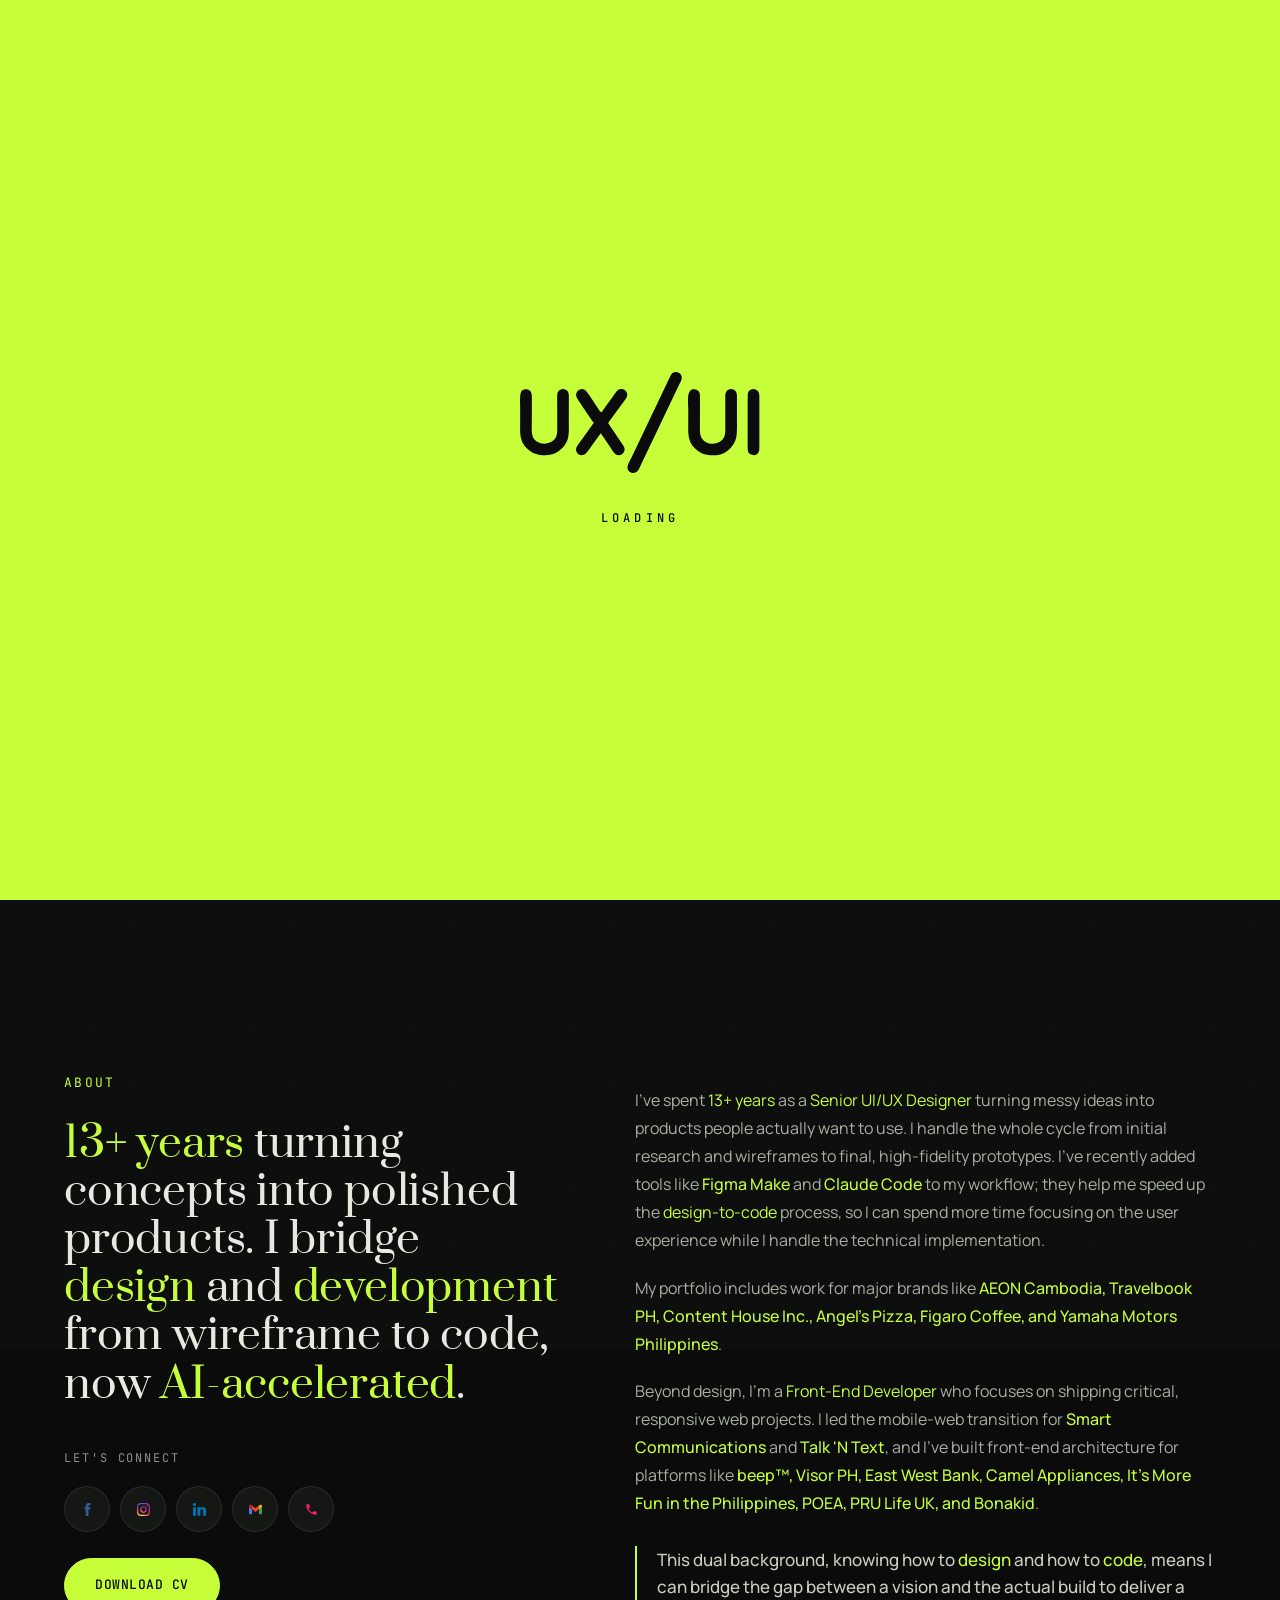
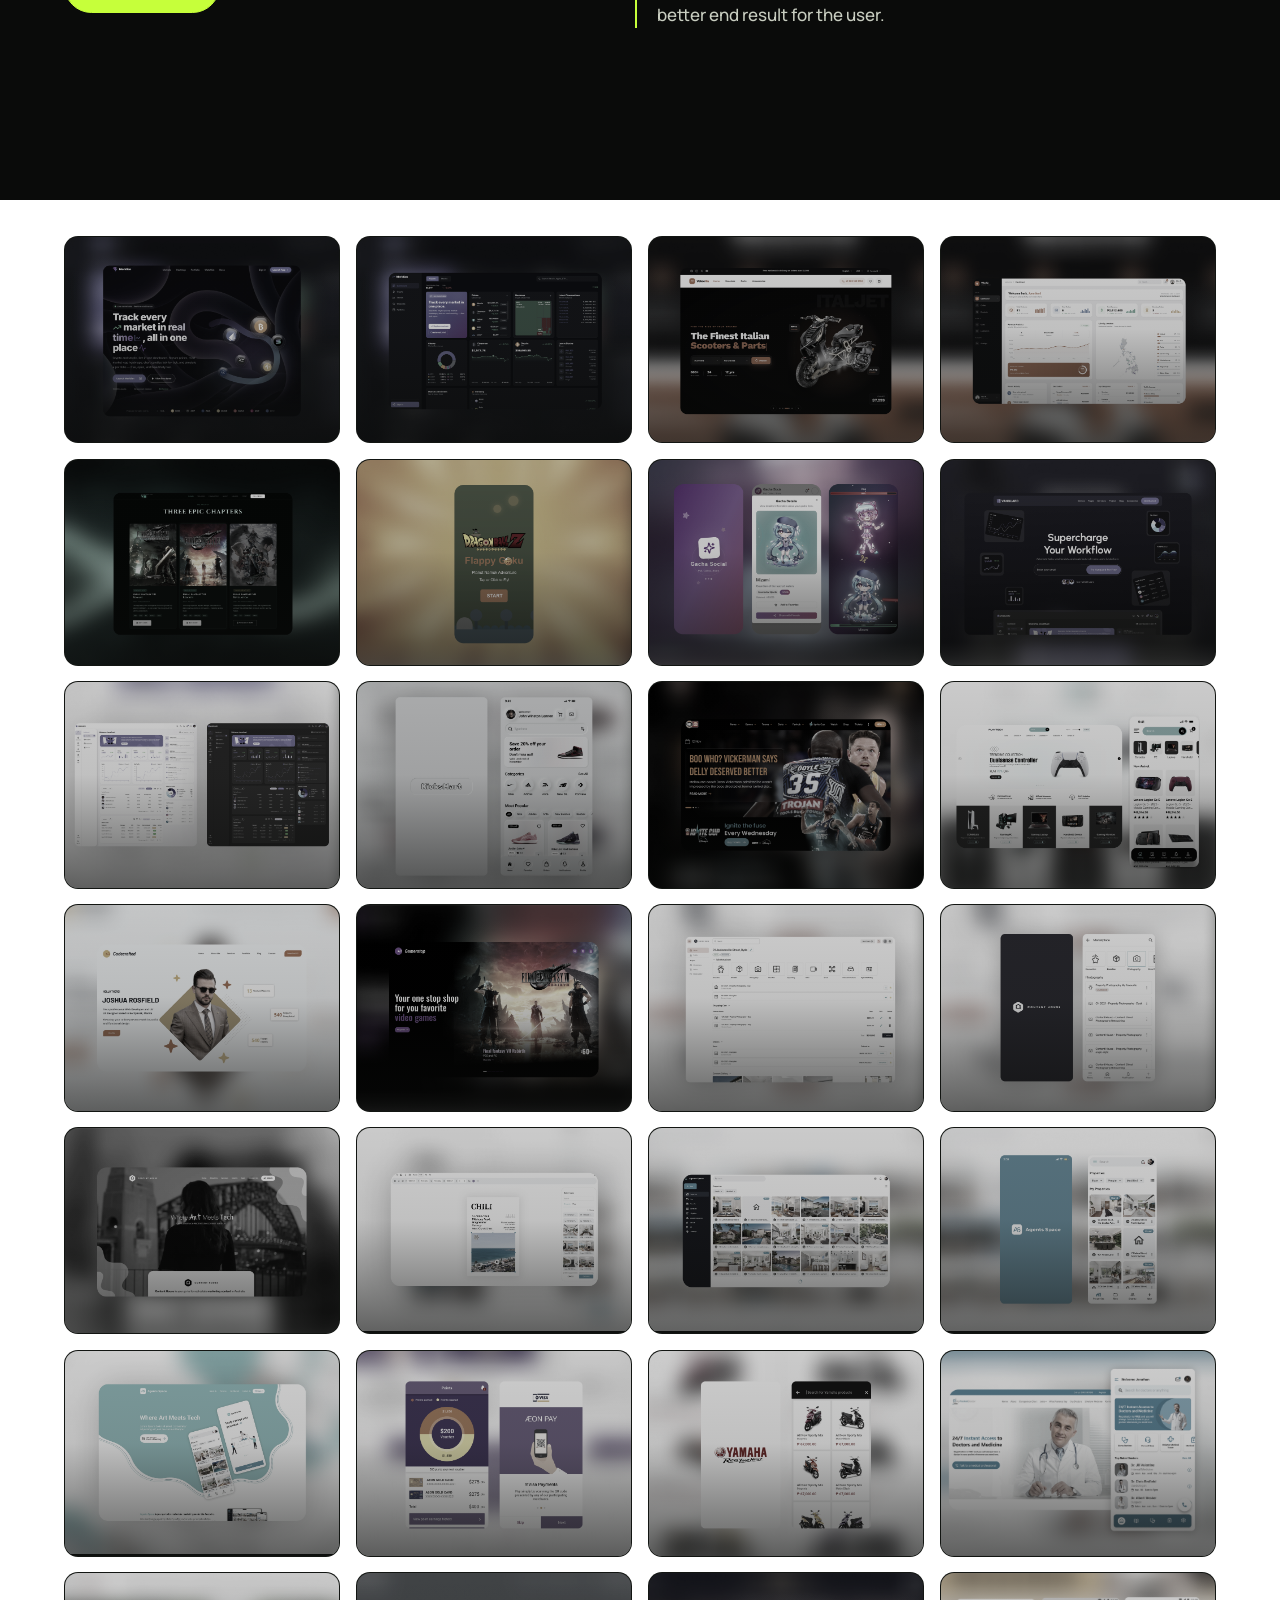
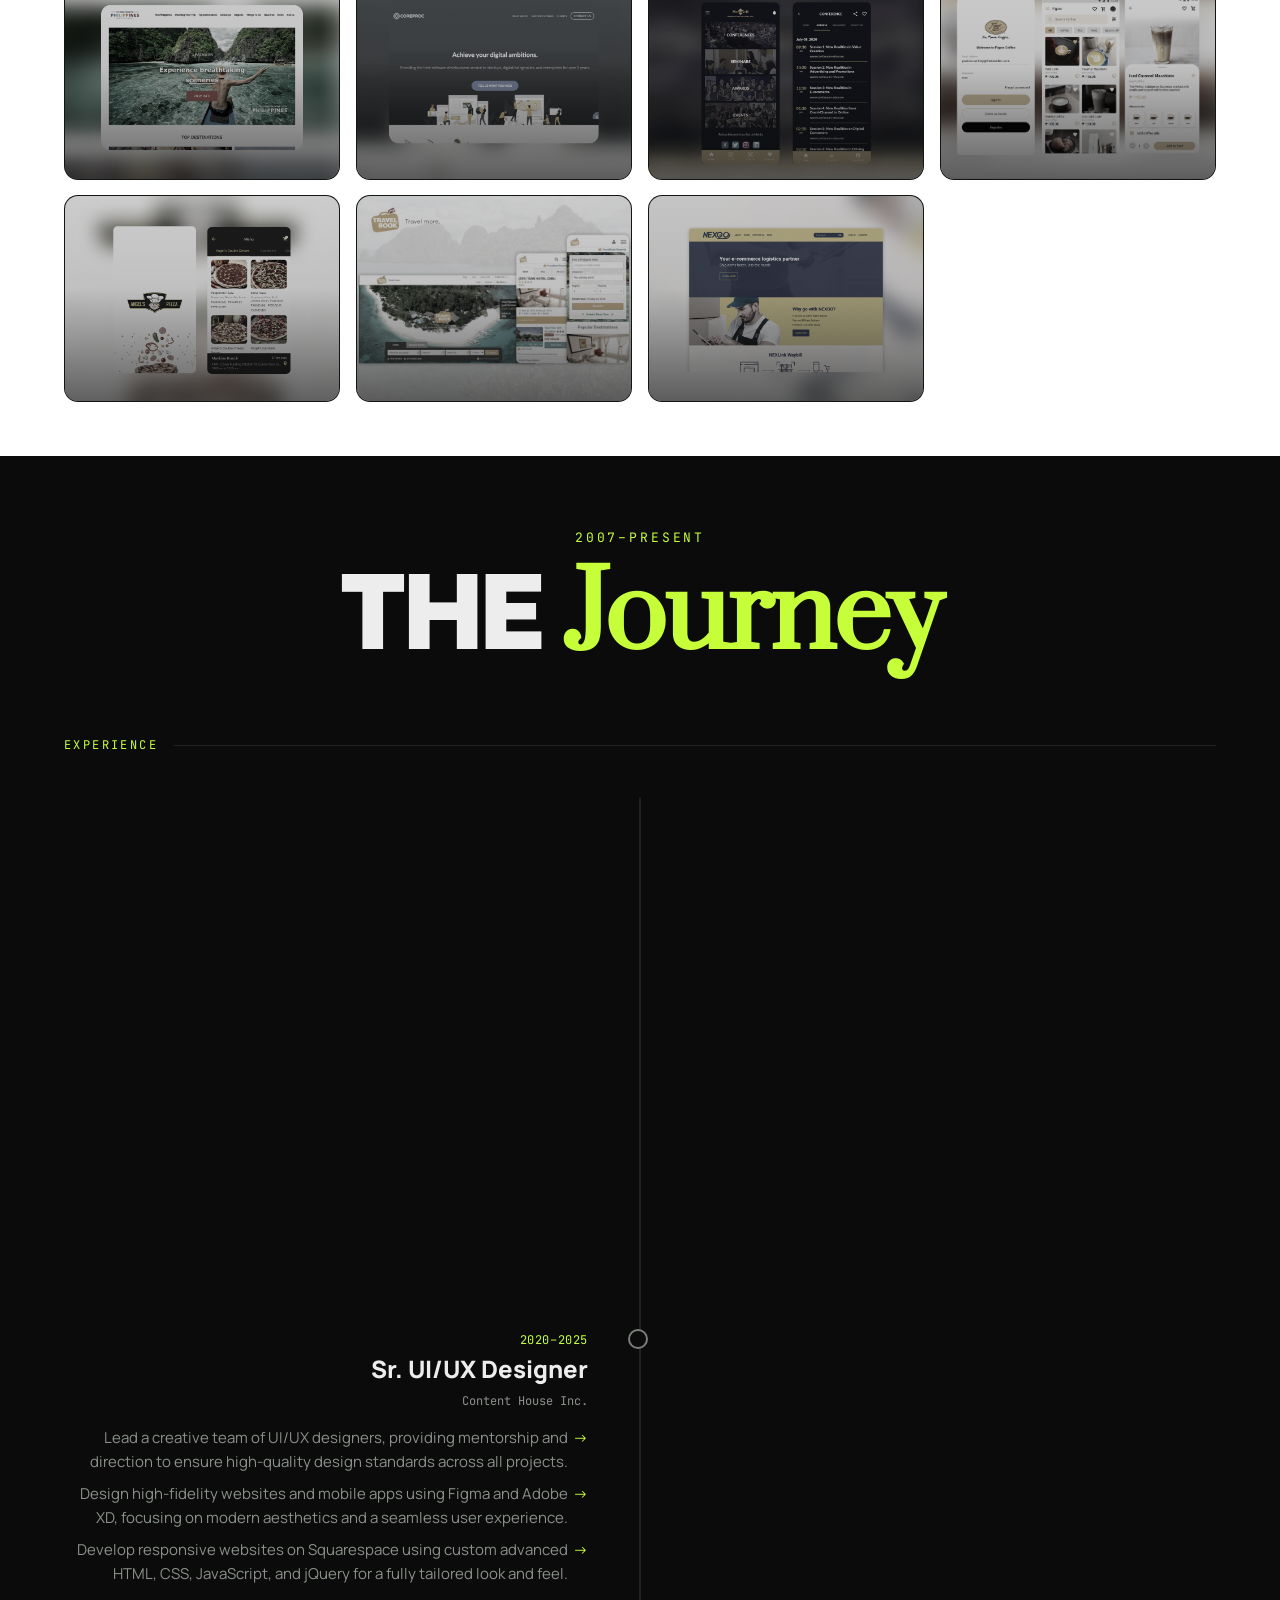
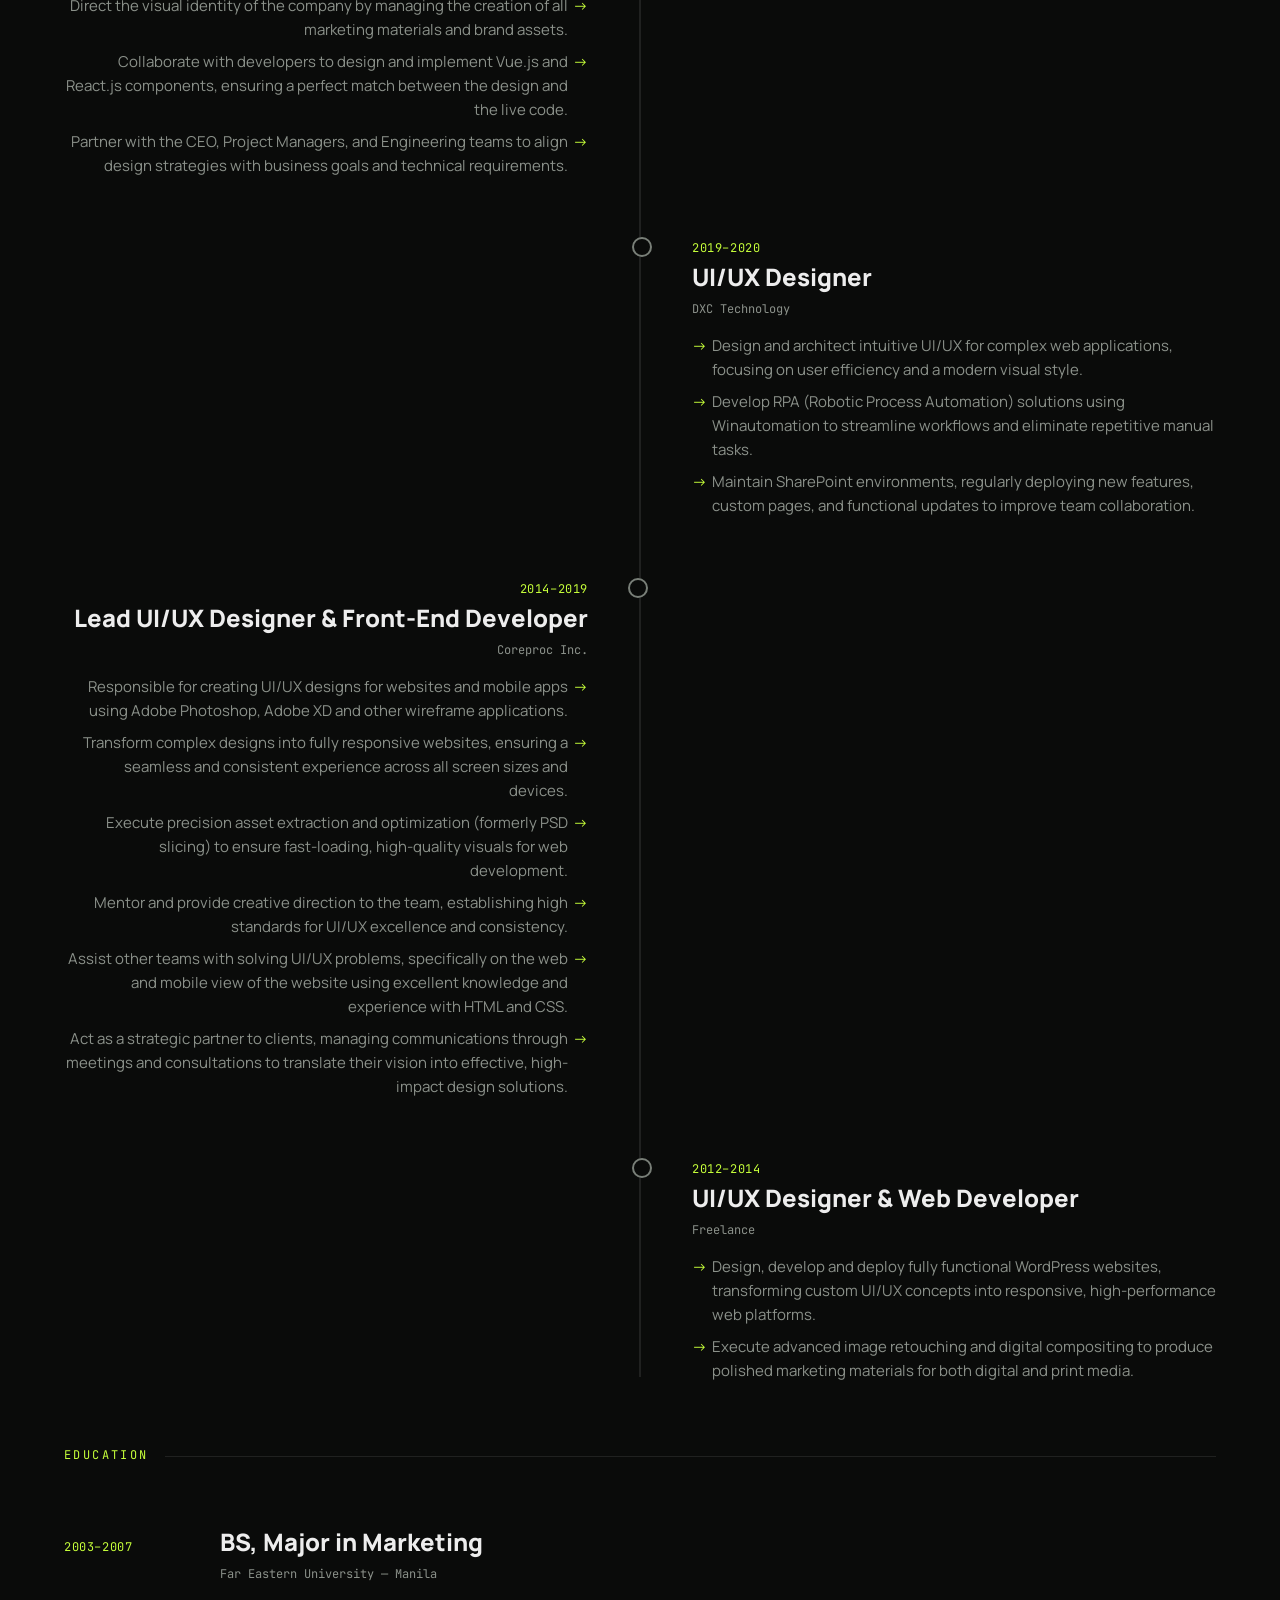
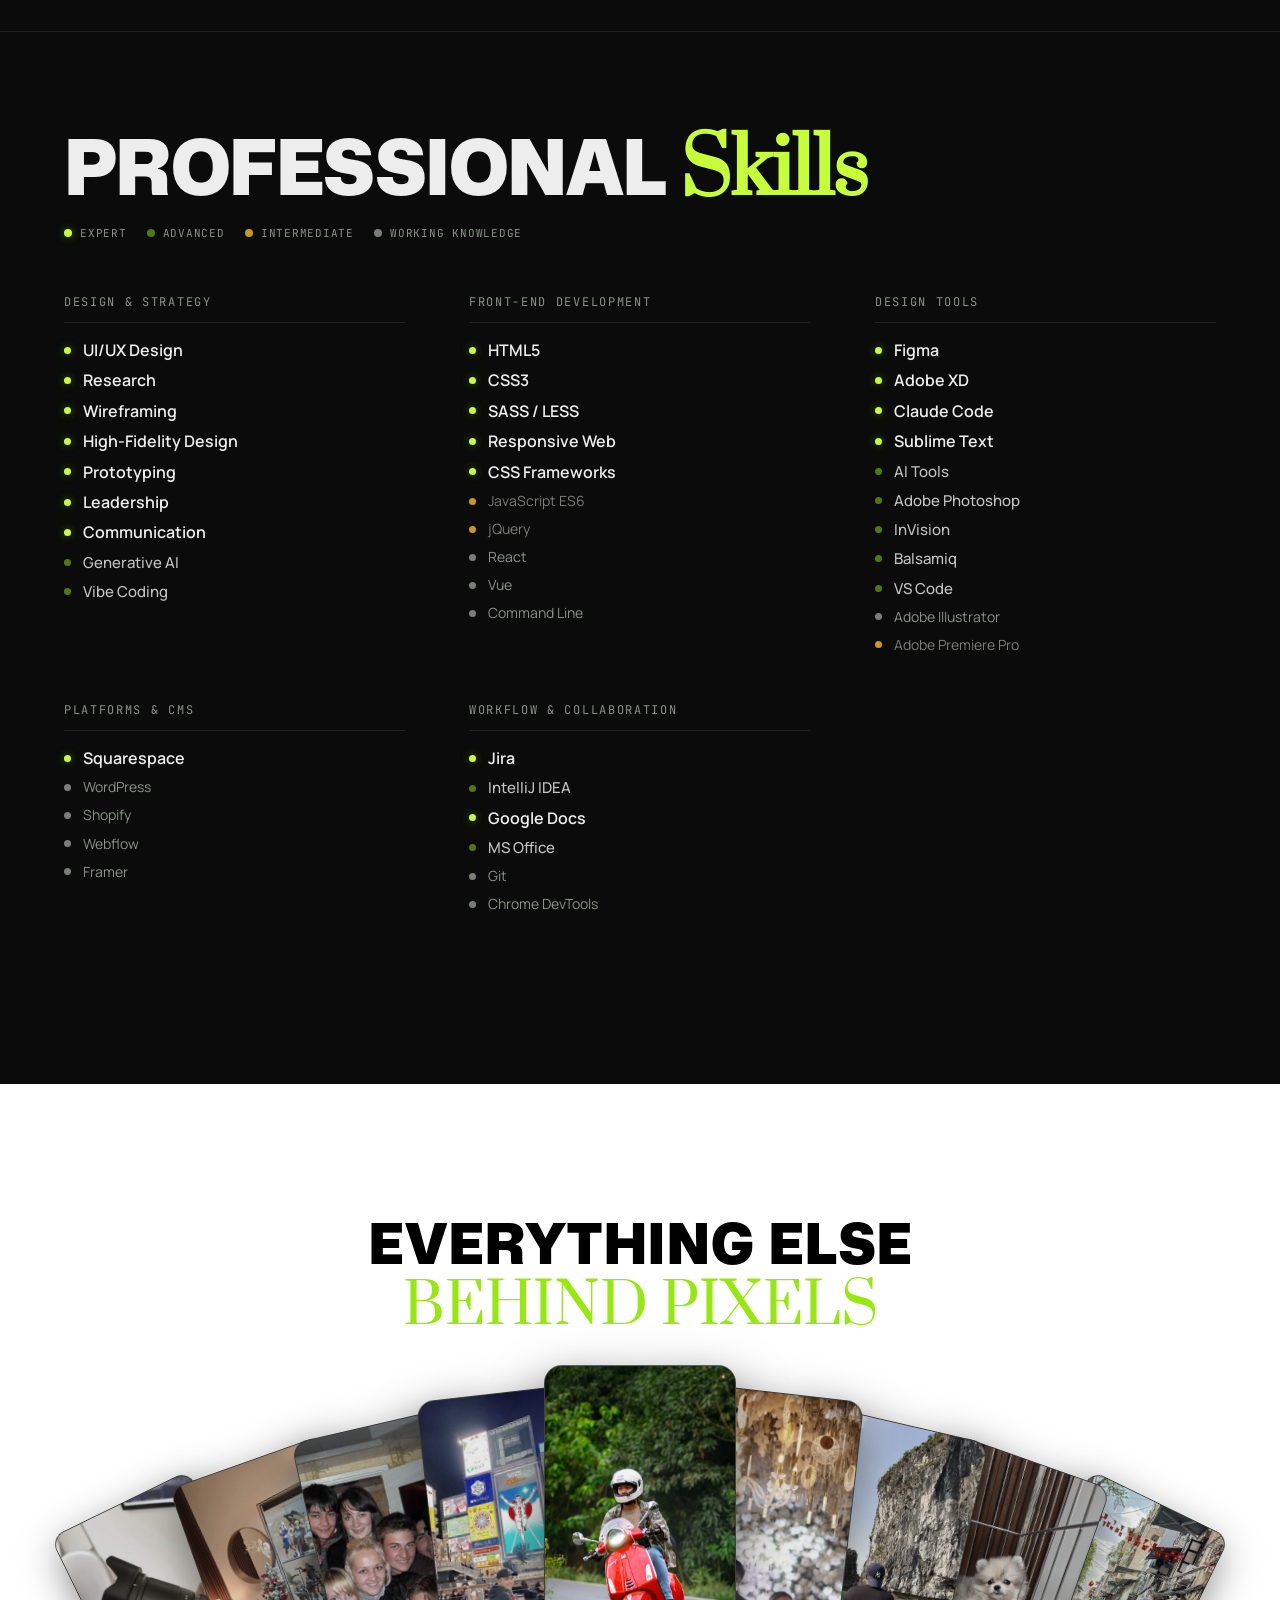
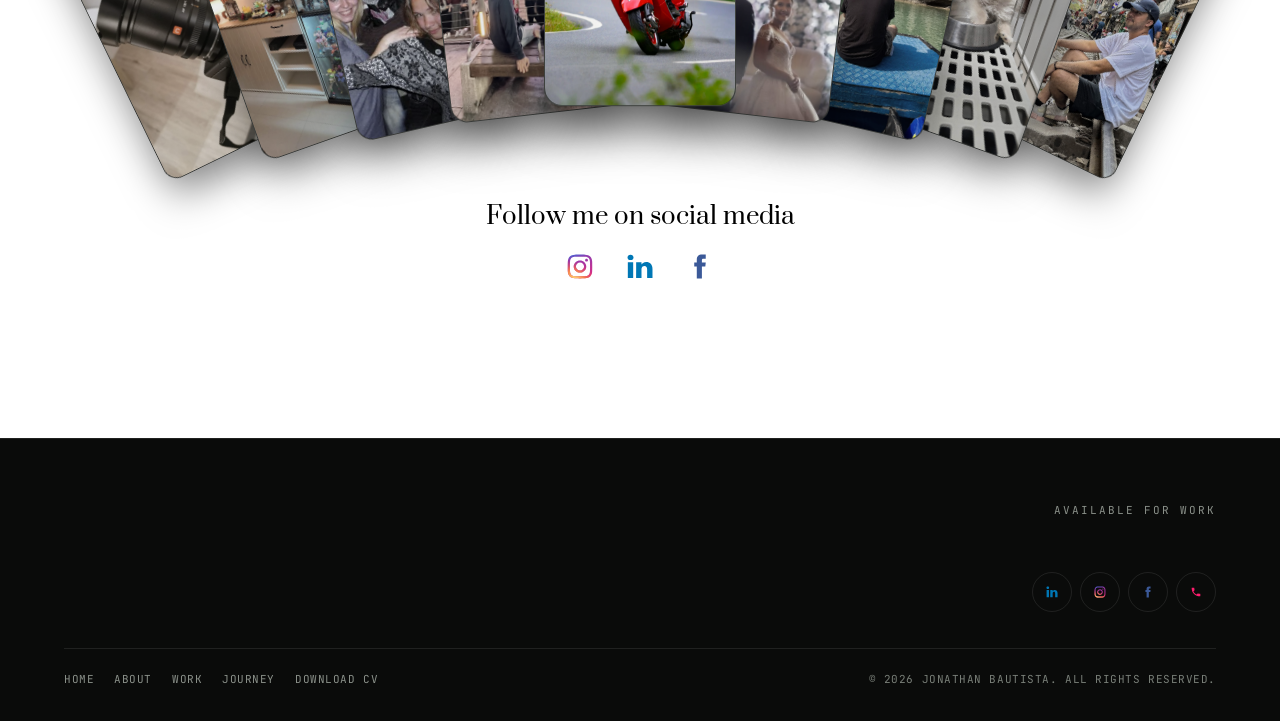
==== commit d142e0ff: "feat: pointer-reactive polish — custom cursor, magnetic hover, mouse-driven contours Adds a fine-poi" ====
--- a/index.html
+++ b/index.html
@@ -26,6 +26,9 @@
 
     <!-- Canonical -->
     <link rel="canonical" href="https://choybautista.github.io/" />
+
+    <!-- Favicon — brand tile (dark + lime JB) -->
+    <link rel="icon" href="data:image/svg+xml,%3Csvg xmlns='http://www.w3.org/2000/svg' viewBox='0 0 64 64'%3E%3Crect width='64' height='64' rx='14' fill='%230a0b0a'/%3E%3Ctext x='32' y='45' font-family='Arial,Helvetica,sans-serif' font-weight='800' font-size='32' fill='%23c6ff3a' text-anchor='middle'%3EJB%3C/text%3E%3C/svg%3E" />
 
     <!-- Open Graph -->
     <meta property="og:type" content="website" />
--- a/assets/style.css
+++ b/assets/style.css
@@ -3022,3 +3022,126 @@
     transform: none;
   }
 }
+
+/* ===================== CUSTOM CURSOR =====================
+   Dot rides the pointer 1:1; the ring lags behind it (lerp in JS).
+   Both invert against whatever they cross (difference blend) so they
+   stay visible over the dark zones, the white HOF/socials sections and
+   the hero video. Over work/social cards the ring swells into a lime
+   "View" badge. JS adds .has-cursor-fx only on fine pointers with
+   motion allowed, so touch devices and reduced-motion never see this. */
+html.has-cursor-fx,
+html.has-cursor-fx * {
+  cursor: none !important;
+}
+.cursor {
+  position: fixed;
+  top: 0;
+  left: 0;
+  z-index: 9800; /* above modal (9500) + grain (9000), below skip-link */
+  pointer-events: none;
+}
+.cursor__dot,
+.cursor__ring {
+  position: fixed;
+  top: 0;
+  left: 0;
+  opacity: 0;
+  transition: opacity 0.3s var(--ease);
+}
+.cursor.is-visible .cursor__dot,
+.cursor.is-visible .cursor__ring {
+  opacity: 1;
+}
+.cursor__dot-in,
+.cursor__ring-in {
+  position: absolute;
+  left: 0;
+  top: 0;
+  transform: translate(-50%, -50%);
+  border-radius: 50%;
+}
+.cursor__dot-in {
+  width: 7px;
+  height: 7px;
+  background: #fff;
+  mix-blend-mode: difference;
+  transition: transform 0.3s var(--ease), opacity 0.3s var(--ease);
+}
+.cursor__ring-in {
+  width: 38px;
+  height: 38px;
+  border: 1.5px solid #fff;
+  mix-blend-mode: difference;
+  display: grid;
+  place-items: center;
+  transition:
+    width 0.35s var(--ease),
+    height 0.35s var(--ease),
+    background-color 0.35s var(--ease),
+    border-color 0.35s var(--ease),
+    transform 0.25s var(--ease);
+}
+.cursor__label {
+  font-family: var(--mono);
+  font-size: 10px;
+  font-weight: 500;
+  letter-spacing: 0.14em;
+  text-transform: uppercase;
+  color: #0a0b0a;
+  opacity: 0;
+  transition: opacity 0.25s var(--ease);
+}
+/* Over generic links / buttons: ring opens up, dot shrinks away */
+.cursor.is-link .cursor__ring-in {
+  width: 56px;
+  height: 56px;
+}
+.cursor.is-link .cursor__dot-in {
+  transform: translate(-50%, -50%) scale(0.45);
+}
+/* Over work / social cards: lime "View" badge, no blend inversion */
+.cursor.is-card .cursor__ring-in {
+  width: 86px;
+  height: 86px;
+  background: var(--accent);
+  border-color: var(--accent);
+  mix-blend-mode: normal;
+}
+.cursor.is-card .cursor__label {
+  opacity: 1;
+}
+.cursor.is-card .cursor__dot-in {
+  opacity: 0;
+}
+/* Pressed: everything tucks in a touch */
+.cursor.is-down .cursor__ring-in {
+  transform: translate(-50%, -50%) scale(0.85);
+}
+
+/* Magnetic elements move via GSAP-inline transforms — take transform out
+   of their CSS transitions so the two systems never fight, and drop the
+   CSS hover-lift (the magnet pull replaces it). */
+html.has-cursor-fx .btn,
+html.has-cursor-fx .about__icons a,
+html.has-cursor-fx .footer__social a,
+html.has-cursor-fx .socials__follow-links a,
+html.has-cursor-fx .modal__links a {
+  transition-property: color, background-color, border-color, box-shadow, opacity;
+}
+html.has-cursor-fx .btn:hover,
+html.has-cursor-fx .about__icons a:hover,
+html.has-cursor-fx .footer__social a:hover,
+html.has-cursor-fx .socials__follow-links a:hover,
+html.has-cursor-fx .modal__links a:hover {
+  transform: none;
+}
+
+/* Follow-title: nowrap overflows narrow phones — let it wrap there */
+@media (max-width: 720px) {
+  .socials__follow-title {
+    white-space: normal;
+    font-size: 20px;
+    padding: 0 16px;
+  }
+}
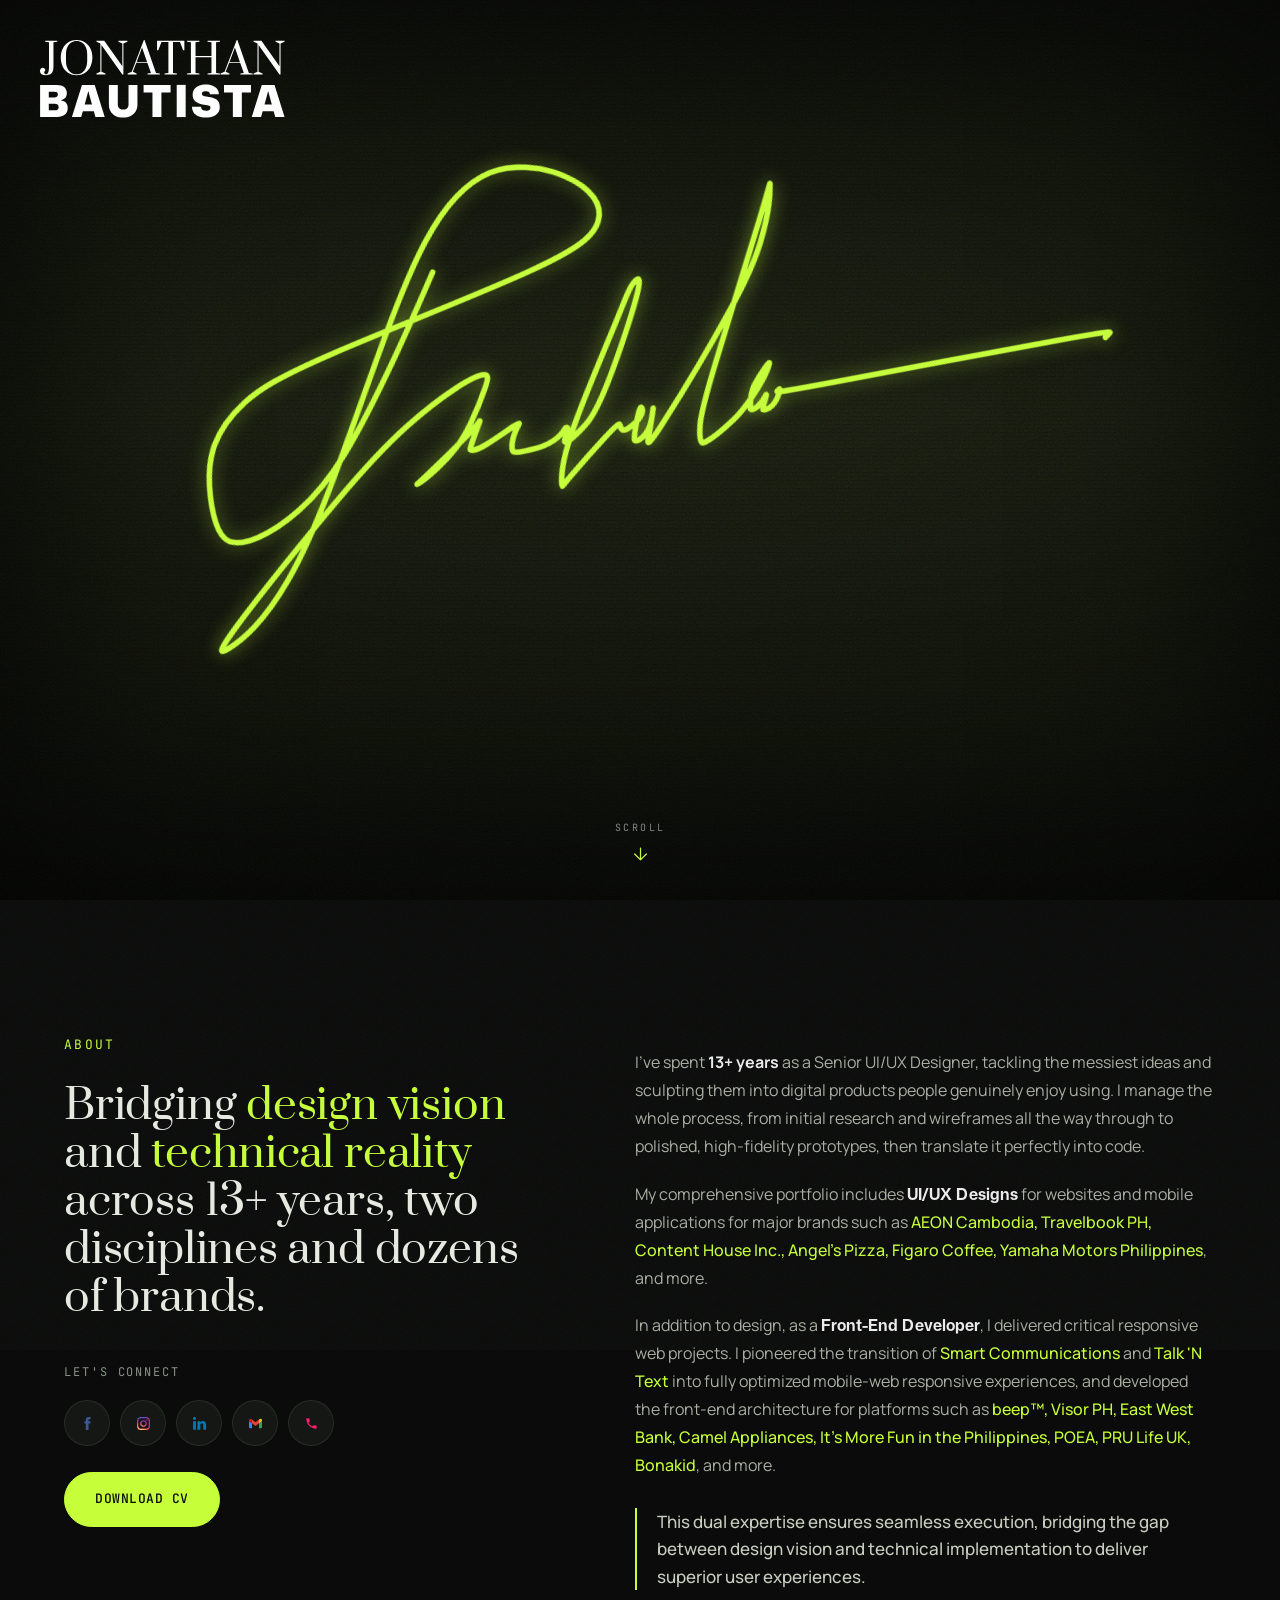
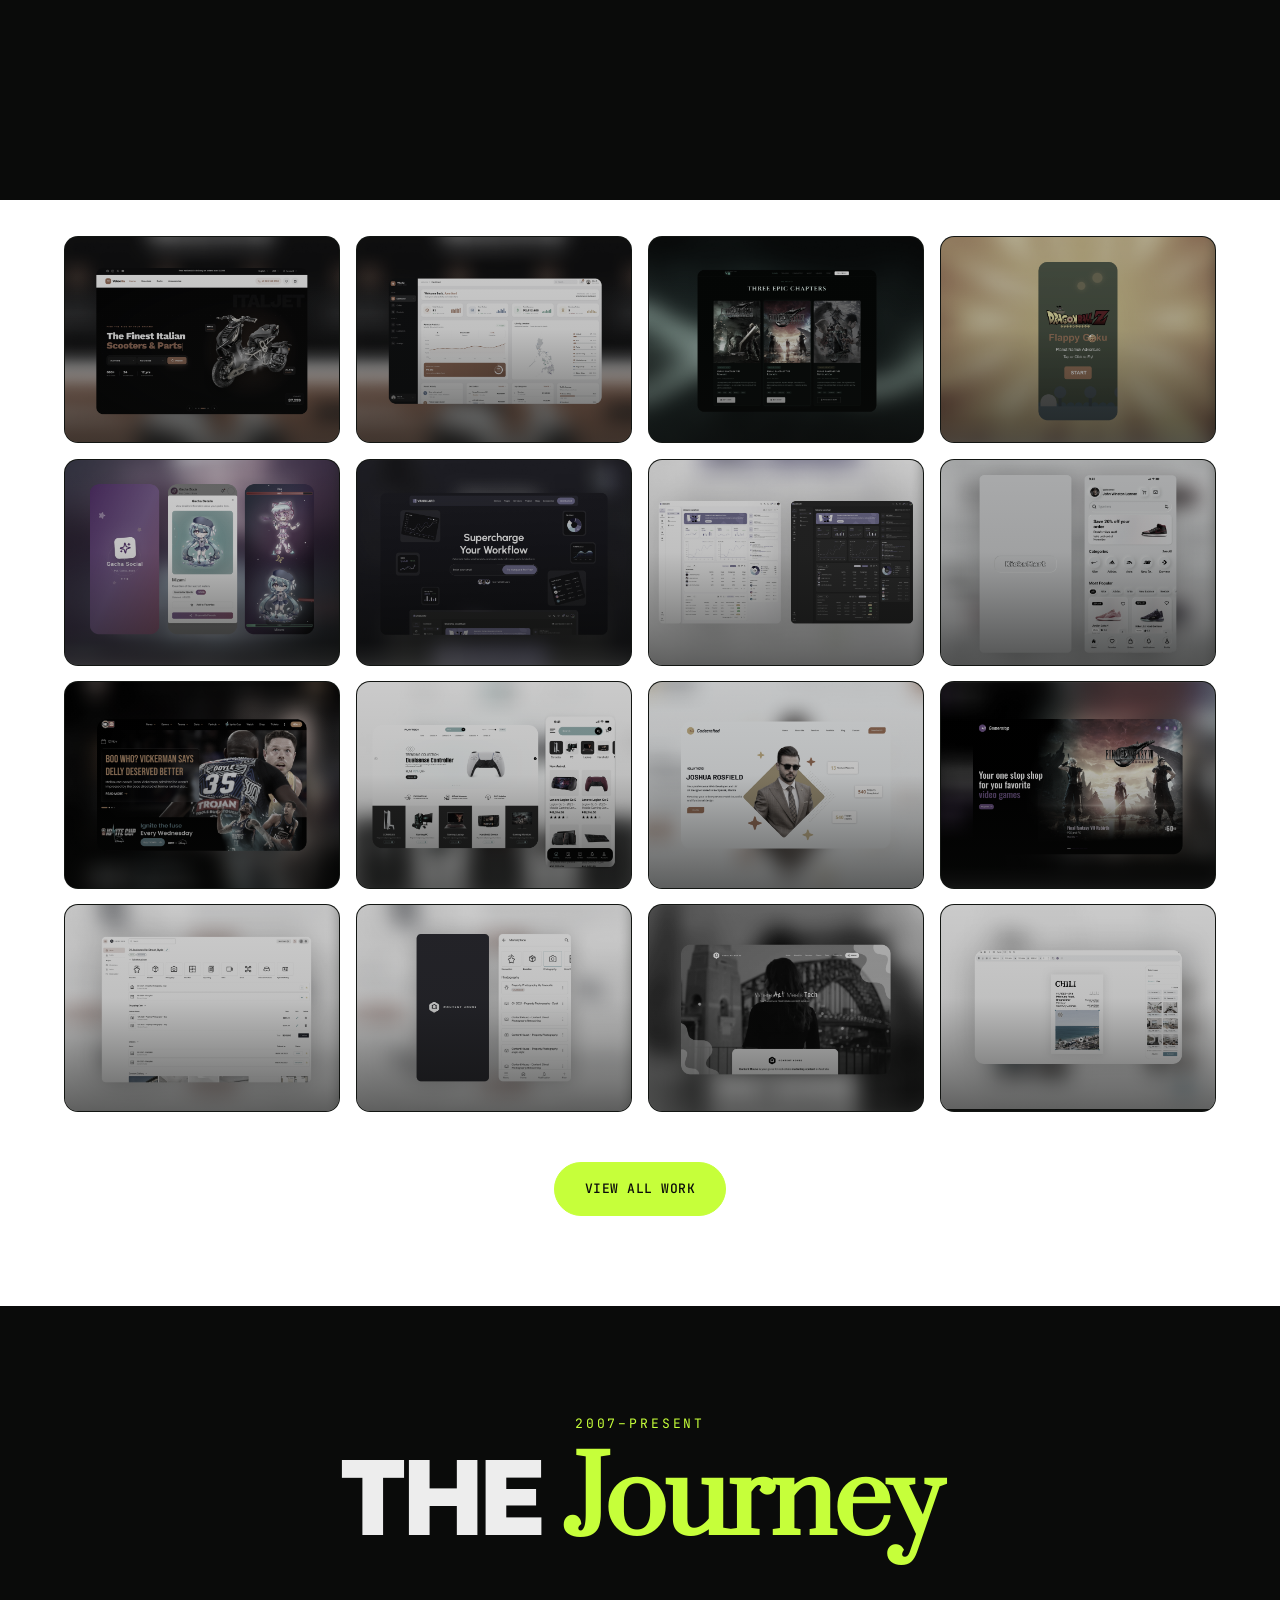
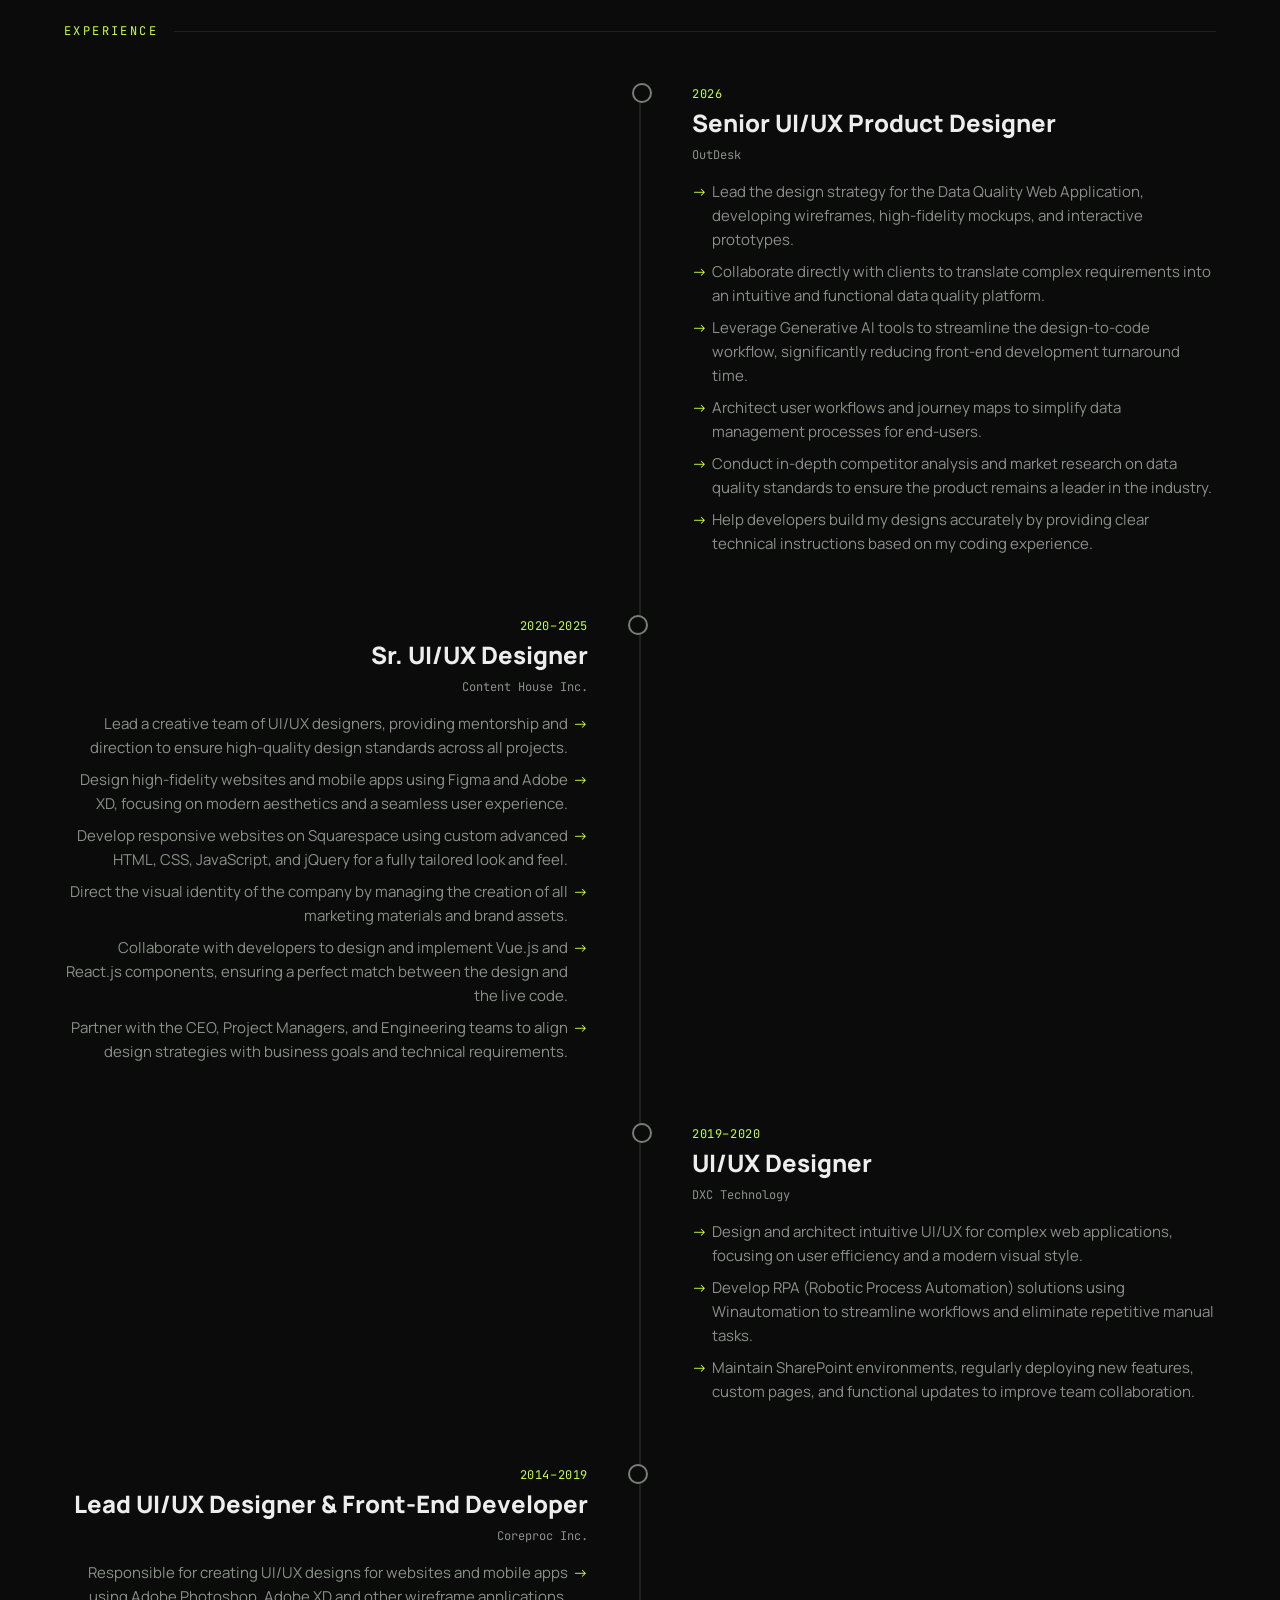
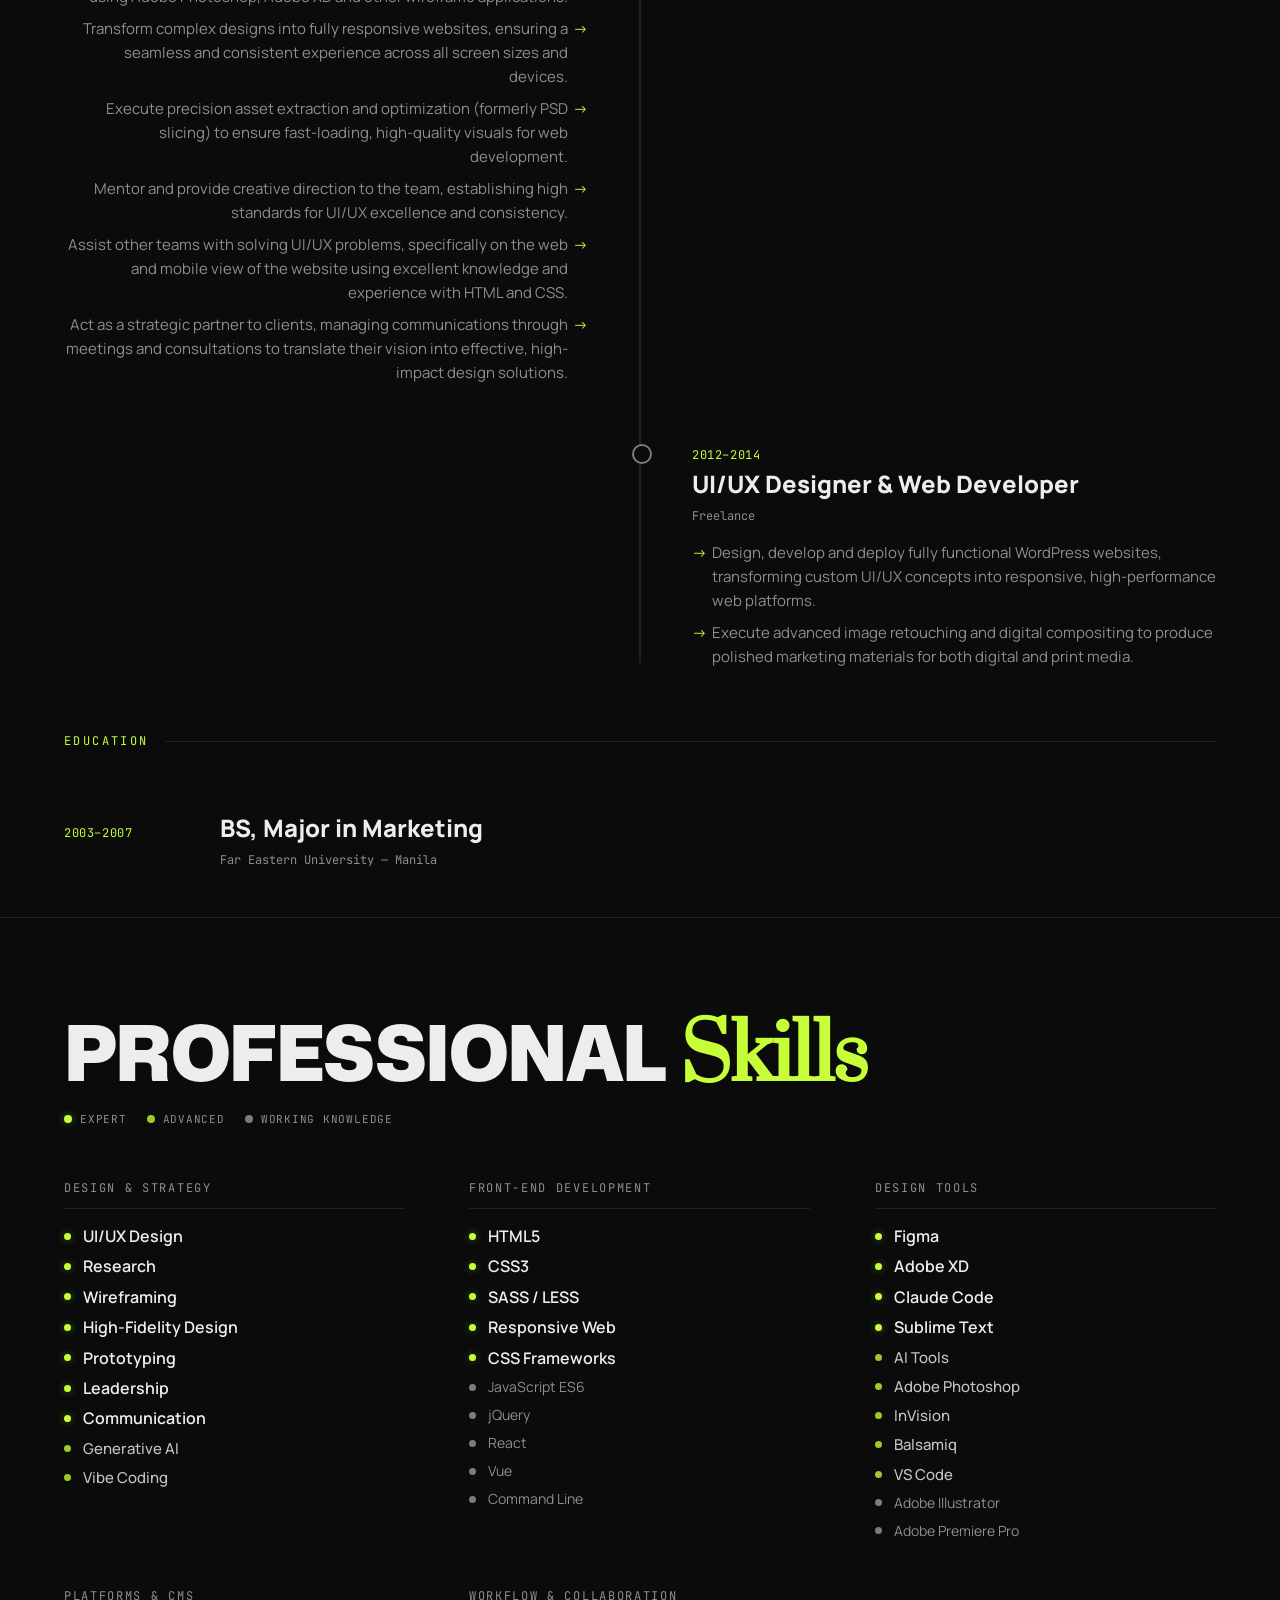
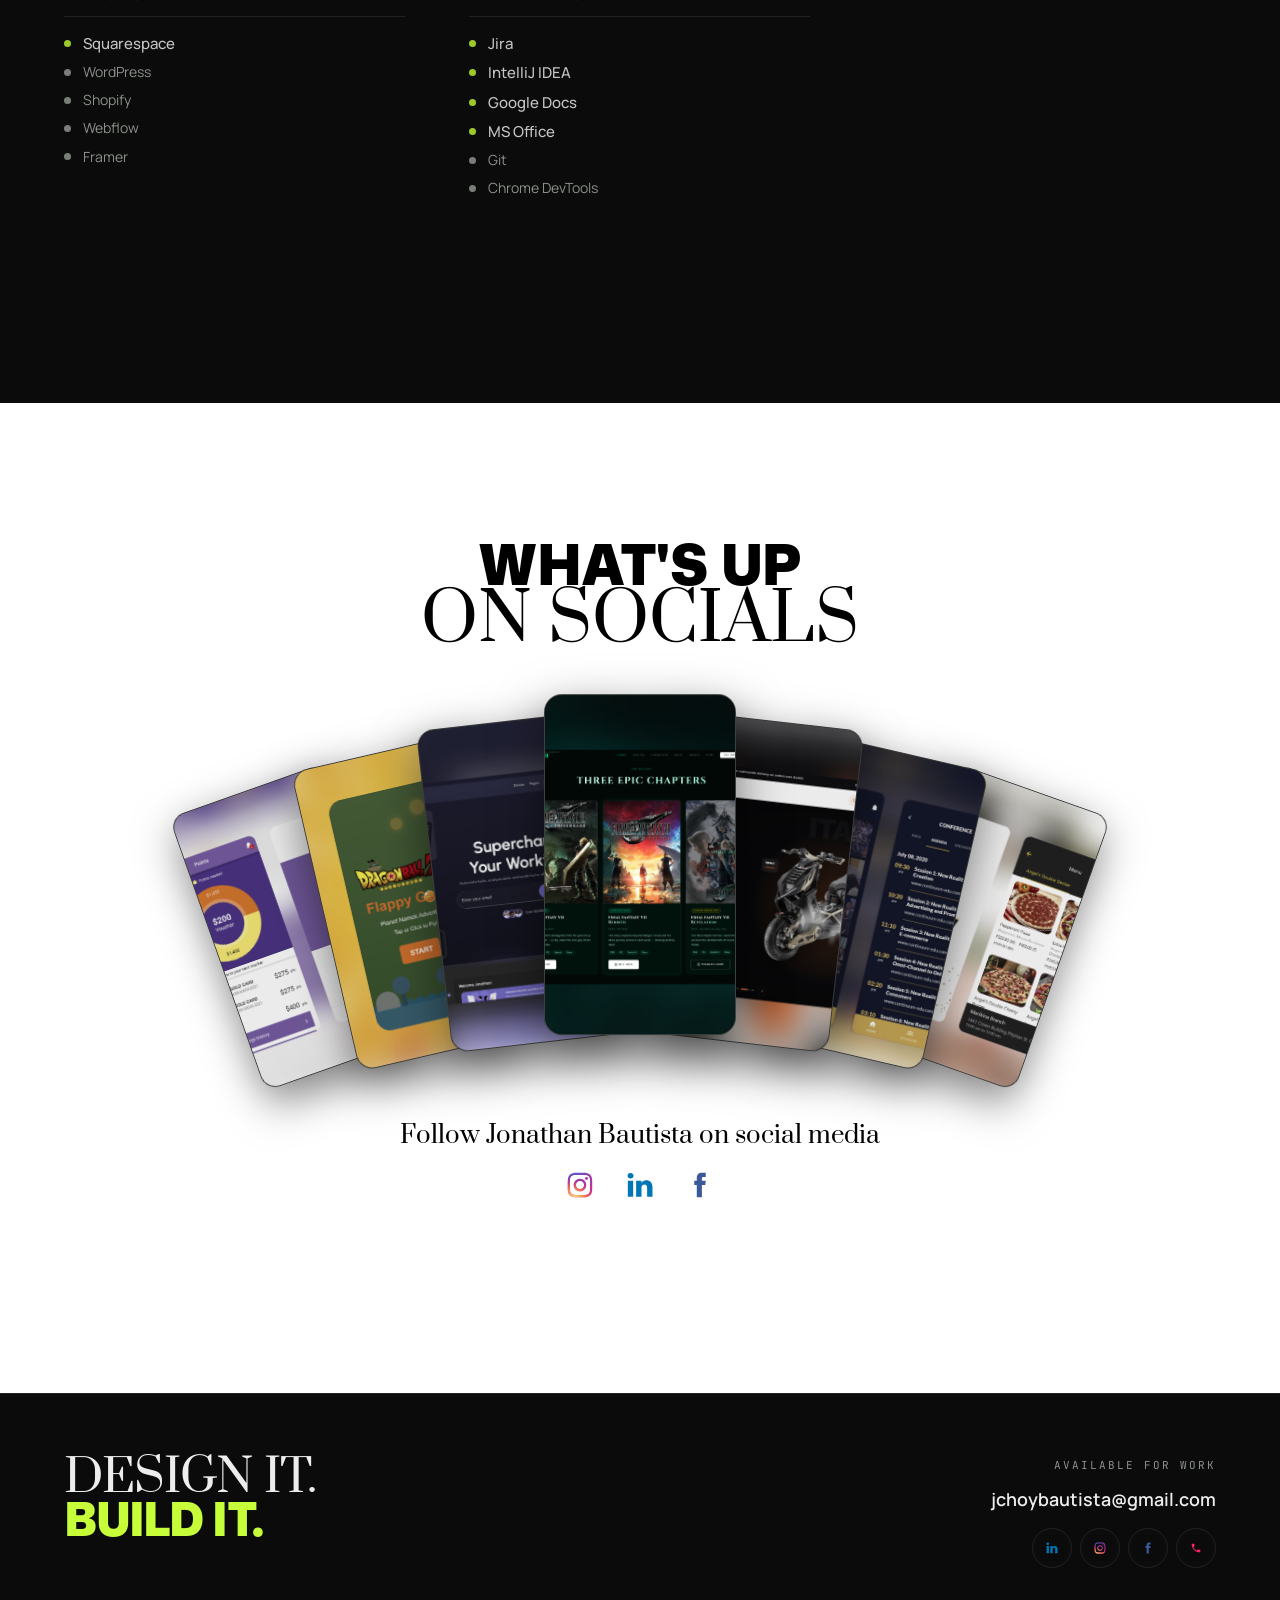
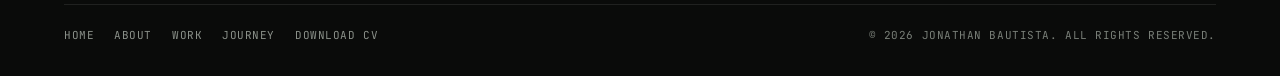
==== commit ccfa8882: "feat: pointer-reactive polish — custom cursor, magnetic hover, mouse-driven contours Adds a fine-poi" ====
--- a/index.html
+++ b/index.html
@@ -1,24 +1,9 @@
-<!doctype html>
+<!DOCTYPE html>
 <html lang="en" class="no-js">
   <head>
-    <!-- Google tag (gtag.js) -->
-    <script
-      async
-      src="https://www.googletagmanager.com/gtag/js?id=G-6QXBRVCDD4"
-    ></script>
-    <script>
-      window.dataLayer = window.dataLayer || [];
-      function gtag() {
-        dataLayer.push(arguments);
-      }
-      gtag("js", new Date());
-      gtag("config", "G-6QXBRVCDD4");
-    </script>
     <meta charset="UTF-8" />
     <meta name="viewport" content="width=device-width, initial-scale=1.0" />
-    <title>
-      Jonathan Bautista — Senior UI/UX Designer & Front-End Developer
-    </title>
+    <title>Jonathan Bautista — Senior UI/UX Designer & Front-End Developer</title>
     <meta
       name="description"
       content="Jonathan Bautista — Senior UI/UX Designer & Front-End Developer. 13+ years turning messy ideas into digital products people genuinely enjoy using."
@@ -33,18 +18,9 @@
     <!-- Open Graph -->
     <meta property="og:type" content="website" />
     <meta property="og:url" content="https://choybautista.github.io/" />
-    <meta
-      property="og:title"
-      content="Jonathan Bautista — Senior UI/UX Designer & Front-End Developer"
-    />
-    <meta
-      property="og:description"
-      content="13+ years turning messy ideas into digital products people genuinely enjoy using. Design vision meets technical reality."
-    />
-    <meta
-      property="og:image"
-      content="https://choybautista.github.io/assets/img/project-30.png"
-    />
+    <meta property="og:title" content="Jonathan Bautista — Senior UI/UX Designer & Front-End Developer" />
+    <meta property="og:description" content="13+ years turning messy ideas into digital products people genuinely enjoy using. Design vision meets technical reality." />
+    <meta property="og:image" content="https://choybautista.github.io/assets/img/project-30.png" />
     <meta property="og:image:width" content="1200" />
     <meta property="og:image:height" content="630" />
     <meta property="og:locale" content="en_US" />
@@ -52,67 +28,38 @@
 
     <!-- Twitter Card -->
     <meta name="twitter:card" content="summary_large_image" />
-    <meta
-      name="twitter:title"
-      content="Jonathan Bautista — Senior UI/UX Designer & Front-End Developer"
-    />
-    <meta
-      name="twitter:description"
-      content="13+ years turning messy ideas into digital products people genuinely enjoy using."
-    />
-    <meta
-      name="twitter:image"
-      content="https://choybautista.github.io/assets/img/project-30.png"
-    />
+    <meta name="twitter:title" content="Jonathan Bautista — Senior UI/UX Designer & Front-End Developer" />
+    <meta name="twitter:description" content="13+ years turning messy ideas into digital products people genuinely enjoy using." />
+    <meta name="twitter:image" content="https://choybautista.github.io/assets/img/project-30.png" />
 
     <!-- Structured Data -->
     <script type="application/ld+json">
-      {
-        "@context": "https://schema.org",
-        "@type": "Person",
-        "name": "Jonathan Bautista",
-        "jobTitle": "Senior UI/UX Designer & Front-End Developer",
-        "url": "https://choybautista.github.io/",
-        "email": "jchoybautista@gmail.com",
-        "telephone": "+639171825114",
-        "description": "13+ years turning messy ideas into digital products people genuinely enjoy using. Bridging design vision and technical reality across two disciplines and dozens of brands.",
-        "sameAs": [
-          "https://www.linkedin.com/in/jonathan-bautista-92038839/",
-          "https://www.instagram.com/jonathanndroid/",
-          "https://www.facebook.com/jonathanndroid"
-        ],
-        "knowsAbout": [
-          "UI/UX Design",
-          "Front-End Development",
-          "Figma",
-          "HTML5",
-          "CSS3",
-          "JavaScript",
-          "React",
-          "Vue"
-        ],
-        "alumniOf": {
-          "@type": "CollegeOrUniversity",
-          "name": "Far Eastern University",
-          "address": { "@type": "PostalAddress", "addressLocality": "Manila" }
-        }
+    {
+      "@context": "https://schema.org",
+      "@type": "Person",
+      "name": "Jonathan Bautista",
+      "jobTitle": "Senior UI/UX Designer & Front-End Developer",
+      "url": "https://choybautista.github.io/",
+      "email": "jchoybautista@gmail.com",
+      "telephone": "+639171825114",
+      "description": "13+ years turning messy ideas into digital products people genuinely enjoy using. Bridging design vision and technical reality across two disciplines and dozens of brands.",
+      "sameAs": [
+        "https://www.linkedin.com/in/jonathan-bautista-92038839/",
+        "https://www.instagram.com/jonathanndroid/",
+        "https://www.facebook.com/jonathanndroid"
+      ],
+      "knowsAbout": ["UI/UX Design", "Front-End Development", "Figma", "HTML5", "CSS3", "JavaScript", "React", "Vue"],
+      "alumniOf": {
+        "@type": "CollegeOrUniversity",
+        "name": "Far Eastern University",
+        "address": { "@type": "PostalAddress", "addressLocality": "Manila" }
       }
+    }
     </script>
 
     <script>
       document.documentElement.classList.remove("no-js");
       document.documentElement.classList.add("js");
-      // Intro splash: lock scroll the instant the page paints (covers the
-      // cold-load gap while the hero video buffers). Removed by script.js once
-      // content is ready; this self-contained failsafe guarantees it never
-      // gets stuck even if the deferred script fails to load.
-      document.documentElement.classList.add("splash-on");
-      window.setTimeout(function () {
-        document.documentElement.classList.add("splash-done");
-        window.setTimeout(function () {
-          document.documentElement.classList.remove("splash-on");
-        }, 1000);
-      }, 7000);
       window.addEventListener("load", function () {
         document.documentElement.classList.add("loaded");
       });
@@ -128,43 +75,6 @@
   </head>
 
   <body>
-    <!-- ===================== INTRO SPLASH =====================
-         Lando-style cold-load cover: a full-screen lime panel with the
-         UI/UX wordmark that glitch-swaps to </> on a loop while the hero
-         video buffers, then slides up to reveal the page (see script.js). -->
-    <div class="splash" id="splash" role="presentation">
-      <div class="splash__inner">
-        <div class="splash__logo" aria-hidden="true">
-          <!-- Three morph groups. The initial `d` of each is the UI/UX
-               wordmark (this is also the no-JS / reduced-motion fallback);
-               script.js liquid-morphs each group into a piece of </> via
-               flubber:  U·X → <   ·   / stays /   ·   U·I → >  -->
-          <svg
-            class="splash__morph"
-            viewBox="0 0 329 139"
-            xmlns="http://www.w3.org/2000/svg"
-          >
-            <path
-              id="splashPathL"
-              fill="currentColor"
-              d="M58.6475 23.2554C65.0687 23.7139 66.993 27.4454 66.9742 33.3339C67.0157 47.3849 66.8147 61.4971 66.9577 75.5436C67.0752 87.1074 66.266 95.9651 57.6575 104.683C51.6997 110.77 43.5532 114.22 35.0352 114.262C24.7735 114.33 17.087 112.172 9.54647 104.9C-1.11728 94.6151 0.190975 82.8806 0.193475 69.3769L0.208222 48.0481C0.179972 42.1839 -0.836775 31.8764 1.89398 26.5479C2.55548 25.2574 5.35022 23.8779 6.79847 23.7411C18.102 22.6744 16.2405 34.3926 16.228 41.7889L16.1877 69.9591C16.1782 79.2404 14.4752 89.8424 23.5267 95.6339C32.221 101.197 46.6125 97.9614 50.0297 87.5201C51.3742 83.4121 50.992 76.4249 50.9937 71.9216L50.9852 44.2339C50.9807 39.7449 50.773 35.1071 51.0697 30.6496C51.3812 25.9696 54.3835 23.8679 58.6475 23.2554ZM83.0814 23.5249C85.1991 23.3394 87.2141 23.4307 89.0651 24.6024C92.1896 26.5807 104.023 45.3684 106.832 49.5397C107.864 51.0727 109.48 54.2174 111.053 55.1264C112.082 55.7204 113.496 52.8522 114.025 52.0987C117.999 46.4414 122.134 40.8847 126.195 35.2894C128.649 31.9094 131.144 27.6432 134.228 24.8472C134.953 24.1899 135.879 23.8119 136.82 23.5827C139.124 23.0209 141.612 23.3589 143.599 24.6849C145.379 25.8732 146.575 27.7574 146.893 29.8739C147.097 31.1754 146.91 33.4419 146.258 34.5469C143.935 38.4892 140.723 42.6059 138.017 46.3329L120.79 70.0662C122.056 72.2349 124.599 75.7359 126.062 77.8934L136.955 93.9192C138.453 96.1247 141.692 100.649 142.673 102.834C143.19 103.979 143.42 105.232 143.343 106.486C143.17 109.231 141.838 110.898 139.893 112.596C131.459 117.887 127.205 107.991 123.281 102.422C119.021 96.3769 115.107 89.9677 110.742 83.9972C106.225 90.1202 101.751 96.2747 97.3204 102.46C95.5334 104.931 91.9344 110.205 89.9184 112.083C88.9326 113.019 87.7094 113.668 86.3814 113.958C82.1284 114.93 77.7209 111.987 76.9496 107.597C76.0966 103.294 79.6226 99.5889 81.9911 96.2322C88.2501 87.3617 95.0324 78.6847 101.186 69.7364C97.9549 65.0064 78.0809 36.6434 77.3046 33.8532C76.6969 31.6694 76.8826 29.3142 77.9931 27.3224C79.1444 25.2572 80.8834 24.1967 83.0814 23.5249Z"
-            />
-            <path
-              id="splashPathM"
-              fill="currentColor"
-              d="M213.049 0.000400243C216.999 -0.0310998 220.474 1.7959 221.542 5.7799C222.607 9.7464 219.664 14.3257 217.984 17.8412L211.539 31.3182L190.834 74.6791L171.542 115.076L165.802 127.178C163.167 132.733 162.324 137.113 155.789 138.618C152.049 138.768 147.686 135.643 147.385 131.923C147.023 127.455 151.059 120.802 152.972 116.835L161.049 99.9282L188.359 42.7261L200.914 16.3799C202.379 13.3022 203.822 10.1907 205.334 7.13691C207.377 3.00466 208.162 0.8174 213.049 0.000400243Z"
-            />
-            <path
-              id="splashPathR"
-              fill="currentColor"
-              d="M288.96 23.2559C295.05 23.6151 297.38 26.9171 297.417 32.7581L297.397 63.7989C297.41 70.7184 297.925 83.9939 296.377 90.1851C294.955 95.6899 292.087 100.714 288.07 104.736C282.055 110.88 273.805 114.316 265.207 114.256C254.997 114.264 247.457 112.067 239.985 104.863C229.317 94.5759 230.64 82.2341 230.645 68.7436L230.662 48.2981C230.68 41.4434 228.217 25.5954 236.752 23.7704C239.002 23.2766 241.357 23.7391 243.255 25.0474C244.542 25.9526 245.897 27.4334 246.225 28.9846C247.02 32.7576 246.73 37.8371 246.725 41.7449L246.695 69.6664C246.692 73.5656 246.465 81.3941 247.025 84.8926C247.685 89.0364 249.975 92.7436 253.385 95.1896C262.012 101.405 277.2 98.1671 280.55 87.4546C281.82 83.3981 281.45 76.6709 281.45 72.3101L281.442 44.1006C281.44 40.5369 281.412 36.9711 281.4 33.4081C281.392 30.8206 281.52 28.4234 283.147 26.2689C284.765 24.1261 286.472 23.6861 288.96 23.2559ZM319.817 23.2607C329.939 24.0567 328.142 33.3695 328.144 40.8777L328.152 61.9305L328.149 89.96C328.147 95.0117 328.177 100.041 328.062 105.092C327.944 110.328 325.939 113.084 320.659 114.186C317.234 113.997 313.012 112.302 312.459 108.417C311.904 104.508 312.109 100.09 312.114 96.1172L312.112 76.8457L312.104 47.3078C312.104 42.0888 312.037 36.881 312.204 31.6642C312.374 26.3777 314.599 24.003 319.817 23.2607Z"
-            />
-          </svg>
-        </div>
-        <p class="splash__loader" aria-hidden="true">Loading</p>
-      </div>
-    </div>
-
     <a class="skip-link" href="#main-content">Skip to main content</a>
     <div class="grain" aria-hidden="true"></div>
     <div class="scroll-progress" aria-hidden="true"><span></span></div>
@@ -179,767 +89,285 @@
     <main id="main-content" tabindex="-1">
       <!-- ===================== HERO + STATEMENT — shared dark background zone ===================== -->
       <div class="dark-zone">
+
         <!-- Fixed background layer — gradient + contour canvas.
              position: fixed so it stays pinned to the viewport while hero and
              statement content scrolls over it (same effect as landonorris.com). -->
         <div class="hero__dark" aria-hidden="true">
           <!-- Fades in across the About section to shift the canvas olive → black -->
-          <div
-            class="hero__black-layer"
-            id="hero-black-layer"
-            aria-hidden="true"
-          ></div>
+          <div class="hero__black-layer" id="hero-black-layer" aria-hidden="true"></div>
           <canvas class="hero__contours" id="hero-contours"></canvas>
         </div>
 
-        <!-- ===================== HERO ===================== -->
-        <section class="hero" id="home">
-          <div class="hero__stage">
-            <!-- Marquee text rows — sit behind video, revealed as panel shrinks on scroll -->
-            <!-- Each track holds duplicated copies so the -50% loop is seamless
-                 (the second half is already in place as the first scrolls off).
-                 Desktop needs only 2 copies (one image is wider than the
-                 viewport); mobile's smaller text needs 4 (see the ≤880 CSS that
-                 reveals the extra copies) so no gap opens at the loop point. -->
-            <div class="hero__marquee" aria-hidden="true">
-              <div class="hero__marquee-row hero__marquee-row--ltr">
-                <div class="hero__marquee-track">
-                  <img
-                    src="assets/img/uiuxdesigner.svg"
-                    alt=""
-                    draggable="false"
-                  />
-                  <img
-                    src="assets/img/uiuxdesigner.svg"
-                    alt=""
-                    draggable="false"
-                  />
-                  <img
-                    class="hero__marquee-extra"
-                    src="assets/img/uiuxdesigner.svg"
-                    alt=""
-                    draggable="false"
-                  />
-                  <img
-                    class="hero__marquee-extra"
-                    src="assets/img/uiuxdesigner.svg"
-                    alt=""
-                    draggable="false"
-                  />
-                </div>
+      <!-- ===================== HERO ===================== -->
+      <section class="hero" id="home">
+        <div class="hero__stage">
+
+          <!-- Marquee text rows — sit behind video, revealed as panel shrinks on scroll -->
+          <div class="hero__marquee" aria-hidden="true">
+            <div class="hero__marquee-row hero__marquee-row--ltr">
+              <div class="hero__marquee-track">
+                <img src="assets/img/uiuxdesigner.svg" alt="" draggable="false">
+                <img src="assets/img/uiuxdesigner.svg" alt="" draggable="false">
               </div>
-              <div class="hero__marquee-row hero__marquee-row--rtl">
-                <div class="hero__marquee-track">
-                  <img
-                    src="assets/img/webdeveloper.svg"
-                    alt=""
-                    draggable="false"
-                  />
-                  <img
-                    src="assets/img/webdeveloper.svg"
-                    alt=""
-                    draggable="false"
-                  />
-                  <img
-                    class="hero__marquee-extra"
-                    src="assets/img/webdeveloper.svg"
-                    alt=""
-                    draggable="false"
-                  />
-                  <img
-                    class="hero__marquee-extra"
-                    src="assets/img/webdeveloper.svg"
-                    alt=""
-                    draggable="false"
-                  />
-                </div>
+            </div>
+            <div class="hero__marquee-row hero__marquee-row--rtl">
+              <div class="hero__marquee-track">
+                <img src="assets/img/webdeveloper.svg" alt="" draggable="false">
+                <img src="assets/img/webdeveloper.svg" alt="" draggable="false">
               </div>
             </div>
-
-            <!-- Shrinking video panel (scale animated via ScrollTrigger) -->
-            <div class="hero__panel" id="hero-panel" aria-hidden="true">
-              <!-- Cinematic video fill -->
-              <video
-                class="hero__video"
-                autoplay
-                muted
-                loop
-                playsinline
-                preload="auto"
-              >
-                <source src="C0495a.mp4" type="video/mp4" />
-              </video>
-              <!-- Mood tint -->
-              <div class="hero__tint" aria-hidden="true"></div>
-              <!-- Heavy animated film grain -->
-              <div class="hero__grain" aria-hidden="true"></div>
-              <!-- VHS scanlines -->
-              <div class="hero__scanlines" aria-hidden="true"></div>
-              <!-- Cinematic vignette frame -->
-              <div class="hero__vignette" aria-hidden="true"></div>
-            </div>
-
-            <!-- Mobile-only hero wordmark. On phones the hero doesn't shrink,
-               so the JONATHAN BAUTISTA wordmark sits over the photo with the
-               signature directly beneath it (grouped, mid-screen). Hidden on
-               desktop, where the shrinking video + top-left nav logo do the job.
-               Reveals on splash exit via the "hero:intro" event (see script.js). -->
-            <span class="hero__name" id="hero-name" aria-hidden="true"></span>
-
-            <!-- Centered signature — its own hero layer (does NOT shrink). The real
+          </div>
+
+          <!-- Shrinking video panel (scale animated via ScrollTrigger) -->
+          <div class="hero__panel" id="hero-panel" aria-hidden="true">
+            <!-- Cinematic video fill -->
+            <video class="hero__video" autoplay muted loop playsinline preload="auto">
+              <source src="C0495a.mp4" type="video/mp4">
+            </video>
+            <!-- Mood tint -->
+            <div class="hero__tint" aria-hidden="true"></div>
+            <!-- Heavy animated film grain -->
+            <div class="hero__grain" aria-hidden="true"></div>
+            <!-- VHS scanlines -->
+            <div class="hero__scanlines" aria-hidden="true"></div>
+            <!-- Cinematic vignette frame -->
+            <div class="hero__vignette" aria-hidden="true"></div>
+          </div>
+
+          <!-- Centered signature — its own hero layer (does NOT shrink). The real
                signature is a single hand-drawn stroke path (.hero__sig-mp) that
                writes itself on via stroke-dashoffset, scrubbed to scroll, from its
                start point (top of the first loop) to the end, with a glowing pen
                nib riding the leading edge. -->
-            <div
-              class="hero__sig"
-              id="hero-sig"
-              role="img"
-              aria-label="Jonathan Bautista signature"
-            >
-              <svg
-                class="hero__sig-svg"
-                id="hero-sig-svg"
-                viewBox="0 0 2968 2194"
-                preserveAspectRatio="xMidYMid meet"
-                aria-hidden="true"
-              >
-                <path
-                  class="hero__sig-mp"
-                  d="M574.848 665.003C563.445 766.893 552.042 868.783 534.035 995.864C516.029 1122.95 491.763 1272.13 463.098 1383.42C434.433 1494.72 402.104 1563.59 365.942 1622.24C329.781 1680.88 290.768 1727.2 254.883 1758.07C218.998 1788.95 187.423 1802.97 160.983 1800.95C134.543 1798.93 114.196 1780.44 93.201 1750.15C72.2057 1719.87 51.1788 1678.34 34.3211 1633.3C17.4635 1588.26 5.41232 1540.96 8.47744 1486.56C11.5426 1432.16 30.0892 1372.07 66.9289 1309.64C103.769 1247.22 158.339 1184.26 320.139 1046.72C481.939 909.176 749.314 698.957 900.954 564.68C1052.59 430.404 1080.4 378.44 1087.07 336.182C1093.74 293.925 1078.44 262.948 1048.19 239.961C1017.93 216.973 973.19 202.914 925.806 197.737C878.421 192.56 829.751 196.693 785.061 207.629C740.371 218.566 701.137 236.182 666.076 265.065C631.015 293.948 601.317 333.565 576.784 382.438C552.251 431.312 533.784 488.242 518.31 566.3C502.836 644.358 490.914 741.82 480.392 915.54C469.871 1089.26 461.111 1336.28 448.872 1513.49C436.633 1690.69 421.181 1790.58 401.863 1873.45C382.545 1956.32 359.83 2019.14 336.211 2067.59C312.592 2116.05 288.757 2148.25 268.441 2170.94C248.124 2193.63 232.048 2205.83 273.774 2086.29C315.501 1966.76 415.518 1715.1 488.243 1545.15C560.968 1375.21 603.37 1294.6 647.771 1221.47C692.172 1148.35 737.288 1085.16 775.2 1039.88C813.111 994.611 842.452 969.176 858.644 963.354C874.836 957.532 876.992 972.094 875.83 1007.13C874.668 1042.17 870.124 1097.24 863.934 1140.66C857.744 1184.07 850.047 1214.15 838.443 1244.9C826.839 1275.66 811.561 1306.18 796.491 1332.28C768.81 1380.23 747.975 1404.86 743.723 1408.45C743.169 1408.91 747.927 1401.84 771.766 1359.46C795.604 1317.08 838.903 1238.39 862.944 1191.59C886.985 1144.78 890.455 1132.26 891.564 1127.68C895.647 1110.83 886.025 1197.59 888.787 1230.5C889.673 1241.07 908.402 1232.94 934.225 1205.26C960.048 1177.58 997.226 1129.01 1015.19 1107.27C1033.16 1085.53 1030.78 1092.09 1028.57 1103.33C1017.72 1158.55 1031.44 1189.36 1037.49 1194.77C1043.89 1200.49 1069.22 1188.21 1106.17 1165.83C1186.3 1117.28 1192.38 1061.3 1193.2 1060.48C1210.62 1043.02 1198.4 1099.26 1205.02 1107.56C1210.72 1114.71 1233.11 1083.25 1259.66 1026.14C1274.14 994.999 1283.39 956.342 1291.17 854.098C1298.95 751.854 1303.12 586.393 1298.11 516.585C1293.09 446.778 1278.75 477.637 1271.67 500.006C1264.59 522.376 1265.21 535.322 1257.39 620.941C1249.57 706.561 1233.28 864.462 1225.32 972.464C1217.36 1080.47 1218.22 1133.78 1222.01 1172.53C1228.06 1234.43 1240.86 1260.27 1243.51 1262.59C1244.59 1263.55 1245.41 1256.7 1263.49 1215.45C1281.57 1174.2 1316.96 1096.89 1338.79 1051.47C1360.63 1006.06 1367.85 994.885 1372.3 991.514C1377.13 987.849 1381.5 1001.65 1388.05 1005.66C1399.03 1012.38 1415.87 988.012 1429.15 966.11C1442.18 944.616 1441.18 922.683 1438.15 916.968C1417.02 877.162 1435.15 1008.65 1441.51 1026.5C1443.89 1033.18 1452.96 1030.29 1459.25 1022.69C1494.38 980.257 1475.64 920.753 1473.28 900.606C1473 898.257 1480.48 940.734 1487.61 1004.56C1490.51 1030.5 1493.81 1043.13 1522.29 941.235C1550.77 839.337 1604.81 622.47 1634.38 479.573C1663.96 336.676 1667.42 274.322 1666.97 218.333C1666.52 162.345 1662.05 114.612 1655.79 78.2542C1649.52 41.8961 1641.6 18.3592 1639 10.2134C1636.4 2.06763 1639.35 10.0263 1639.89 146.554C1640.43 283.082 1638.48 547.938 1639.75 700.047C1641.03 852.157 1645.6 883.493 1651.66 909.19C1657.71 934.888 1665.11 953.996 1671.01 962.474C1676.91 970.951 1681.08 968.218 1688.58 960.796C1707.52 942.055 1732.61 905.672 1761.89 853.545C1777.7 825.394 1790.17 790.986 1800.67 757.622C1820.97 693.13 1826.02 643.24 1824.59 624.985C1823.58 611.976 1804.66 670.969 1796.63 711.649C1791.32 738.513 1797.27 771.144 1806.87 799.311C1809.76 807.803 1822.62 795.781 1829.35 784.76C1842.47 763.249 1844.48 744.575 1845.04 741.517C1849.93 714.782 1846.31 785.313 1850.64 789.569C1852.8 791.692 1857.61 789.478 1862.81 785.49C1892.45 762.806 1889.48 716.469 1887.3 702.523C1886.84 699.565 1883.4 706.51 1881.03 711.596C1878.66 716.682 1876.37 720.094 2056.25 626.452C2236.13 532.811 2598.25 342.014 2782.51 247.135C2966.76 152.257 2962.18 159.079 2959.14 164.469C2956.09 169.858 2954.74 173.608 2949.35 184.061"
-                />
-              </svg>
-              <span
-                class="hero__sig-pen"
-                id="hero-sig-pen"
-                aria-hidden="true"
-              ></span>
-            </div>
-
-            <!-- Scroll indicator -->
-            <a class="hero__scroll" href="#message" aria-label="Scroll down">
-              <span class="hero__scroll-label">Scroll</span>
-              <svg
-                class="hero__scroll-arrow"
-                viewBox="0 0 24 24"
-                fill="none"
-                stroke="currentColor"
-                stroke-width="1.5"
-                stroke-linecap="round"
-                stroke-linejoin="round"
-                aria-hidden="true"
-              >
-                <path d="M12 5v14M5 12l7 7 7-7" />
-              </svg>
-            </a>
-          </div>
-        </section>
-      </div>
-      <!-- /.dark-zone -->
+          <div class="hero__sig" id="hero-sig" role="img" aria-label="Jonathan Bautista signature">
+            <svg class="hero__sig-svg" id="hero-sig-svg" viewBox="0 0 2968 2194" preserveAspectRatio="xMidYMid meet" aria-hidden="true">
+              <path class="hero__sig-mp" d="M574.848 665.003C563.445 766.893 552.042 868.783 534.035 995.864C516.029 1122.95 491.763 1272.13 463.098 1383.42C434.433 1494.72 402.104 1563.59 365.942 1622.24C329.781 1680.88 290.768 1727.2 254.883 1758.07C218.998 1788.95 187.423 1802.97 160.983 1800.95C134.543 1798.93 114.196 1780.44 93.201 1750.15C72.2057 1719.87 51.1788 1678.34 34.3211 1633.3C17.4635 1588.26 5.41232 1540.96 8.47744 1486.56C11.5426 1432.16 30.0892 1372.07 66.9289 1309.64C103.769 1247.22 158.339 1184.26 320.139 1046.72C481.939 909.176 749.314 698.957 900.954 564.68C1052.59 430.404 1080.4 378.44 1087.07 336.182C1093.74 293.925 1078.44 262.948 1048.19 239.961C1017.93 216.973 973.19 202.914 925.806 197.737C878.421 192.56 829.751 196.693 785.061 207.629C740.371 218.566 701.137 236.182 666.076 265.065C631.015 293.948 601.317 333.565 576.784 382.438C552.251 431.312 533.784 488.242 518.31 566.3C502.836 644.358 490.914 741.82 480.392 915.54C469.871 1089.26 461.111 1336.28 448.872 1513.49C436.633 1690.69 421.181 1790.58 401.863 1873.45C382.545 1956.32 359.83 2019.14 336.211 2067.59C312.592 2116.05 288.757 2148.25 268.441 2170.94C248.124 2193.63 232.048 2205.83 273.774 2086.29C315.501 1966.76 415.518 1715.1 488.243 1545.15C560.968 1375.21 603.37 1294.6 647.771 1221.47C692.172 1148.35 737.288 1085.16 775.2 1039.88C813.111 994.611 842.452 969.176 858.644 963.354C874.836 957.532 876.992 972.094 875.83 1007.13C874.668 1042.17 870.124 1097.24 863.934 1140.66C857.744 1184.07 850.047 1214.15 838.443 1244.9C826.839 1275.66 811.561 1306.18 796.491 1332.28C768.81 1380.23 747.975 1404.86 743.723 1408.45C743.169 1408.91 747.927 1401.84 771.766 1359.46C795.604 1317.08 838.903 1238.39 862.944 1191.59C886.985 1144.78 890.455 1132.26 891.564 1127.68C895.647 1110.83 886.025 1197.59 888.787 1230.5C889.673 1241.07 908.402 1232.94 934.225 1205.26C960.048 1177.58 997.226 1129.01 1015.19 1107.27C1033.16 1085.53 1030.78 1092.09 1028.57 1103.33C1017.72 1158.55 1031.44 1189.36 1037.49 1194.77C1043.89 1200.49 1069.22 1188.21 1106.17 1165.83C1186.3 1117.28 1192.38 1061.3 1193.2 1060.48C1210.62 1043.02 1198.4 1099.26 1205.02 1107.56C1210.72 1114.71 1233.11 1083.25 1259.66 1026.14C1274.14 994.999 1283.39 956.342 1291.17 854.098C1298.95 751.854 1303.12 586.393 1298.11 516.585C1293.09 446.778 1278.75 477.637 1271.67 500.006C1264.59 522.376 1265.21 535.322 1257.39 620.941C1249.57 706.561 1233.28 864.462 1225.32 972.464C1217.36 1080.47 1218.22 1133.78 1222.01 1172.53C1228.06 1234.43 1240.86 1260.27 1243.51 1262.59C1244.59 1263.55 1245.41 1256.7 1263.49 1215.45C1281.57 1174.2 1316.96 1096.89 1338.79 1051.47C1360.63 1006.06 1367.85 994.885 1372.3 991.514C1377.13 987.849 1381.5 1001.65 1388.05 1005.66C1399.03 1012.38 1415.87 988.012 1429.15 966.11C1442.18 944.616 1441.18 922.683 1438.15 916.968C1417.02 877.162 1435.15 1008.65 1441.51 1026.5C1443.89 1033.18 1452.96 1030.29 1459.25 1022.69C1494.38 980.257 1475.64 920.753 1473.28 900.606C1473 898.257 1480.48 940.734 1487.61 1004.56C1490.51 1030.5 1493.81 1043.13 1522.29 941.235C1550.77 839.337 1604.81 622.47 1634.38 479.573C1663.96 336.676 1667.42 274.322 1666.97 218.333C1666.52 162.345 1662.05 114.612 1655.79 78.2542C1649.52 41.8961 1641.6 18.3592 1639 10.2134C1636.4 2.06763 1639.35 10.0263 1639.89 146.554C1640.43 283.082 1638.48 547.938 1639.75 700.047C1641.03 852.157 1645.6 883.493 1651.66 909.19C1657.71 934.888 1665.11 953.996 1671.01 962.474C1676.91 970.951 1681.08 968.218 1688.58 960.796C1707.52 942.055 1732.61 905.672 1761.89 853.545C1777.7 825.394 1790.17 790.986 1800.67 757.622C1820.97 693.13 1826.02 643.24 1824.59 624.985C1823.58 611.976 1804.66 670.969 1796.63 711.649C1791.32 738.513 1797.27 771.144 1806.87 799.311C1809.76 807.803 1822.62 795.781 1829.35 784.76C1842.47 763.249 1844.48 744.575 1845.04 741.517C1849.93 714.782 1846.31 785.313 1850.64 789.569C1852.8 791.692 1857.61 789.478 1862.81 785.49C1892.45 762.806 1889.48 716.469 1887.3 702.523C1886.84 699.565 1883.4 706.51 1881.03 711.596C1878.66 716.682 1876.37 720.094 2056.25 626.452C2236.13 532.811 2598.25 342.014 2782.51 247.135C2966.76 152.257 2962.18 159.079 2959.14 164.469C2956.09 169.858 2954.74 173.608 2949.35 184.061"/>
+            </svg>
+            <span class="hero__sig-pen" id="hero-sig-pen" aria-hidden="true"></span>
+          </div>
+
+          <!-- Scroll indicator -->
+          <a class="hero__scroll" href="#message" aria-label="Scroll down">
+            <span class="hero__scroll-label">Scroll</span>
+            <svg class="hero__scroll-arrow" viewBox="0 0 24 24" fill="none" stroke="currentColor" stroke-width="1.5" stroke-linecap="round" stroke-linejoin="round" aria-hidden="true">
+              <path d="M12 5v14M5 12l7 7 7-7"/>
+            </svg>
+          </a>
+
+        </div>
+      </section>
+      </div><!-- /.dark-zone -->
 
       <!-- ===================== ABOUT — flip card: columns slide in, then flips to HOF cover ===================== -->
-      <section
-        class="stage-about"
-        id="about"
-        aria-label="About Jonathan Bautista"
-      >
+      <section class="stage-about" id="about" aria-label="About Jonathan Bautista">
         <div class="about__flip" id="about-flip">
+
           <!-- Front face — existing about content -->
           <div class="about__face about__face--front">
             <div class="about__inner stage-about__inner">
+
               <!-- Left rail — slides in from the left -->
-              <aside
-                class="about__aside stage-about__col stage-about__col--left"
-              >
+              <aside class="about__aside stage-about__col stage-about__col--left">
                 <span class="about__kicker">About</span>
                 <h2 class="about__lead">
-                  <span class="accent">13+ years</span> turning concepts into
-                  polished products. I bridge
-                  <span class="accent">design</span> and
-                  <span class="accent">development</span> from wireframe to
-                  code, now <span class="accent">AI-accelerated</span>.
+                  Bridging <span class="accent">design vision</span> and
+                  <span class="accent">technical reality</span> across 13+ years,
+                  two disciplines and dozens of brands.
                 </h2>
 
                 <div class="about__contact">
                   <span class="about__contact-label">Let's connect</span>
                   <div class="about__icons">
-                    <a
-                      href="https://www.facebook.com/jonathanndroid"
-                      target="_blank"
-                      rel="noopener"
-                      aria-label="Facebook"
-                      ><img src="assets/img/facebook-logo.svg" alt=""
-                    /></a>
-                    <a
-                      href="https://www.instagram.com/jonathanndroid/"
-                      target="_blank"
-                      rel="noopener"
-                      aria-label="Instagram"
-                      ><img src="assets/img/instagram-logo.svg" alt=""
-                    /></a>
-                    <a
-                      href="https://www.linkedin.com/in/jonathan-bautista-92038839/"
-                      target="_blank"
-                      rel="noopener"
-                      aria-label="LinkedIn"
-                      ><img src="assets/img/linkedin-logo.svg" alt=""
-                    /></a>
-                    <a
-                      href="mailto:jchoybautista@gmail.com"
-                      aria-label="Email Jonathan"
-                      ><img src="assets/img/gmail-logo.svg" alt=""
-                    /></a>
-                    <a href="tel:+639171825114" aria-label="Call Jonathan"
-                      ><img src="assets/img/phone-logo.svg" alt=""
-                    /></a>
+                    <a href="https://www.facebook.com/jonathanndroid" target="_blank" rel="noopener" aria-label="Facebook"><img src="assets/img/facebook-logo.svg" alt="" /></a>
+                    <a href="https://www.instagram.com/jonathanndroid/" target="_blank" rel="noopener" aria-label="Instagram"><img src="assets/img/instagram-logo.svg" alt="" /></a>
+                    <a href="https://www.linkedin.com/in/jonathan-bautista-92038839/" target="_blank" rel="noopener" aria-label="LinkedIn"><img src="assets/img/linkedin-logo.svg" alt="" /></a>
+                    <a href="mailto:jchoybautista@gmail.com" aria-label="Email Jonathan"><img src="assets/img/gmail-logo.svg" alt="" /></a>
+                    <a href="tel:+639171825114" aria-label="Call Jonathan"><img src="assets/img/phone-logo.svg" alt="" /></a>
                   </div>
-                  <a
-                    class="btn about__cv"
-                    href="assets/files/jonathan_bautista__April_2026.docx"
-                    download
-                    >Download CV</a
-                  >
+                  <a class="btn about__cv" href="assets/files/jonathan_bautista_CV.docx" download>Download CV</a>
                 </div>
               </aside>
 
               <!-- Right column — slides in from the right -->
               <div class="about__body stage-about__col stage-about__col--right">
                 <p class="about__p">
-                  I've spent <span class="accent">13+ years</span> as a
-                  <span class="accent">Senior UI/UX Designer</span> turning
-                  messy ideas into products people actually want to use. I
-                  handle the whole cycle from initial research and wireframes to
-                  final, high-fidelity prototypes. I've recently added tools
-                  like <span class="about__brands">Figma Make</span> and
-                  <span class="about__brands">Claude Code</span> to my workflow;
-                  they help me speed up the
-                  <span class="accent">design-to-code</span> process, so I can
-                  spend more time focusing on the user experience while I handle
-                  the technical implementation.
+                  I've spent <strong>13+ years</strong> as a Senior UI/UX Designer, tackling
+                  the messiest ideas and sculpting them into digital products people genuinely
+                  enjoy using. I manage the whole process, from initial research and wireframes
+                  all the way through to polished, high-fidelity prototypes, then translate it
+                  perfectly into code.
                 </p>
                 <p class="about__p">
-                  My portfolio includes work for major brands like
-                  <span class="about__brands"
-                    >AEON Cambodia, Travelbook PH, Content House Inc., Angel's
-                    Pizza, Figaro Coffee, and Yamaha Motors Philippines</span
-                  >.
+                  My comprehensive portfolio includes <strong class="about__strong">UI/UX
+                  Designs</strong> for websites and mobile applications for major brands such as
+                  <span class="about__brands">AEON Cambodia, Travelbook PH, Content House Inc.,
+                  Angel's Pizza, Figaro Coffee, Yamaha Motors Philippines</span>, and more.
                 </p>
                 <p class="about__p">
-                  Beyond design, I'm a
-                  <span class="accent">Front-End Developer</span> who focuses on
-                  shipping critical, responsive web projects. I led the
-                  mobile-web transition for
-                  <span class="about__brands">Smart Communications</span> and
-                  <span class="about__brands">Talk 'N Text</span>, and I've
-                  built front-end architecture for platforms like
-                  <span class="about__brands"
-                    >beep™, Visor PH, East West Bank, Camel Appliances, It's
-                    More Fun in the Philippines, POEA, PRU Life UK, and
-                    Bonakid</span
-                  >.
+                  In addition to design, as a <strong class="about__strong">Front-End
+                  Developer</strong>, I delivered critical responsive web projects. I pioneered
+                  the transition of <span class="about__brands">Smart Communications</span> and
+                  <span class="about__brands">Talk 'N Text</span> into fully optimized
+                  mobile-web responsive experiences, and developed the front-end architecture
+                  for platforms such as <span class="about__brands">beep™, Visor PH, East West
+                  Bank, Camel Appliances, It's More Fun in the Philippines, POEA, PRU Life UK,
+                  Bonakid</span>, and more.
                 </p>
                 <p class="about__p about__p--close">
-                  This dual background, knowing how to
-                  <span class="accent">design</span> and how to
-                  <span class="accent">code</span>, means I can bridge the gap
-                  between a vision and the actual build to deliver a better end
-                  result for the user.
+                  This dual expertise ensures seamless execution, bridging the gap between
+                  design vision and technical implementation to deliver superior user
+                  experiences.
                 </p>
               </div>
-            </div>
-          </div>
-          <!-- /.about__face--front -->
-
-          <!-- Back face — Work cover, revealed by the flip -->
+
+            </div>
+          </div><!-- /.about__face--front -->
+
+          <!-- Back face — Work Hall of Fame cover, revealed by the flip -->
           <div class="about__face about__face--back">
             <div class="hof-cover">
-              <span class="hof-cover__kicker">A Selection of Work</span>
-              <h2 class="hof-cover__title">Some of <em>My Work</em></h2>
+              <span class="hof-cover__kicker">The Complete Archive</span>
+              <h2 class="hof-cover__title">Work <em>Hall of Fame</em></h2>
               <p class="hof-cover__lead">
-                Projects I've designed and shipped over 13+ years, across major
-                brands and, more recently, AI-accelerated builds. These projects
-                are designed and built using <strong>Figma</strong>,
-                <strong>Adobe XD</strong>, and <strong>Claude Code</strong>.
+                Every project I've designed and shipped over 13+ years — across
+                major brands and, more recently, AI-accelerated builds.
               </p>
-              <p class="hof-cover__nda">
-                Much of my most impactful work is covered by NDAs and cannot be
-                shown publicly; I am happy to discuss these projects in detail
-                when we connect.
-              </p>
-            </div>
-          </div>
-          <!-- /.about__face--back -->
-        </div>
-        <!-- /.about__flip -->
+              <p class="hof-cover__nda">Not everything is here — most client work lives under NDA.</p>
+            </div>
+          </div><!-- /.about__face--back -->
+
+        </div><!-- /.about__flip -->
       </section>
 
       <!-- ===================== WORK HALL OF FAME (grid) ===================== -->
       <section class="hof" id="work">
+
         <div class="hof__grid" id="portfolio-grid">
-          <button class="hof-card reveal" data-id="31">
-            <span class="hof-card__img"
-              ><img
-                src="assets/img/project-33.png"
-                alt="Meridian Landing Page"
-                loading="lazy" /></span
-            ><span class="hof-card__name">Meridian Landing</span
-            ><span class="hof-card__year">2026</span>
-          </button>
-          <button class="hof-card reveal" data-id="30">
-            <span class="hof-card__img"
-              ><img
-                src="assets/img/project-32.png"
-                alt="Meridian Crypto & Stock Tracker"
-                loading="lazy" /></span
-            ><span class="hof-card__name">Meridian</span
-            ><span class="hof-card__year">2026</span>
-          </button>
-          <button class="hof-card reveal" data-id="28">
-            <span class="hof-card__img"
-              ><img
-                src="assets/img/project-30.png"
-                alt="Velocità E-Commerce Website"
-                loading="lazy" /></span
-            ><span class="hof-card__name">Velocità E-Commerce</span
-            ><span class="hof-card__year">2026</span>
-          </button>
-          <button class="hof-card reveal" data-id="29">
-            <span class="hof-card__img"
-              ><img
-                src="assets/img/project-31.png"
-                alt="Velocità Admin Page"
-                loading="lazy" /></span
-            ><span class="hof-card__name">Velocità Admin</span
-            ><span class="hof-card__year">2026</span>
-          </button>
-          <button class="hof-card reveal" data-id="27">
-            <span class="hof-card__img"
-              ><img
-                src="assets/img/project-29.png"
-                alt="Final Fantasy VII Landing"
-                loading="lazy" /></span
-            ><span class="hof-card__name">Final Fantasy VII Landing</span
-            ><span class="hof-card__year">2026</span>
-          </button>
-          <button class="hof-card reveal" data-id="26">
-            <span class="hof-card__img"
-              ><img
-                src="assets/img/project-28.png"
-                alt="Dragon Ball Flappy Goku"
-                loading="lazy" /></span
-            ><span class="hof-card__name">Flappy Goku Game</span
-            ><span class="hof-card__year">2025</span>
-          </button>
-          <button class="hof-card reveal" data-id="25">
-            <span class="hof-card__img"
-              ><img
-                src="assets/img/project-27.png"
-                alt="Gacha Social App"
-                loading="lazy" /></span
-            ><span class="hof-card__name">Gacha Social App</span
-            ><span class="hof-card__year">2025</span>
-          </button>
-          <button class="hof-card reveal" data-id="24">
-            <span class="hof-card__img"
-              ><img
-                src="assets/img/project-26.png"
-                alt="Vanguard Landing Page"
-                loading="lazy" /></span
-            ><span class="hof-card__name">Vanguard Landing</span
-            ><span class="hof-card__year">2025</span>
-          </button>
-          <button class="hof-card reveal" data-id="23">
-            <span class="hof-card__img"
-              ><img
-                src="assets/img/project-25.png"
-                alt="Vanguard Admin Dashboard"
-                loading="lazy" /></span
-            ><span class="hof-card__name">Vanguard Admin</span
-            ><span class="hof-card__year">2025</span>
-          </button>
-          <button class="hof-card reveal" data-id="22">
-            <span class="hof-card__img"
-              ><img
-                src="assets/img/project-24.png"
-                alt="KicksMart Mobile App"
-                loading="lazy" /></span
-            ><span class="hof-card__name">KicksMart Mobile</span
-            ><span class="hof-card__year">2025</span>
-          </button>
-          <button class="hof-card reveal" data-id="1">
-            <span class="hof-card__img"
-              ><img
-                src="assets/img/project-1.png"
-                alt="NBL Basketball Website"
-                loading="lazy" /></span
-            ><span class="hof-card__name">NBL Basketball Redesign</span
-            ><span class="hof-card__year">2025</span>
-          </button>
-          <button class="hof-card reveal" data-id="2">
-            <span class="hof-card__img"
-              ><img
-                src="assets/img/project-3.png"
-                alt="Playtech E-Commerce"
-                loading="lazy" /></span
-            ><span class="hof-card__name">Playtech E-Commerce</span
-            ><span class="hof-card__year">2025</span>
-          </button>
-          <button class="hof-card reveal" data-id="3">
-            <span class="hof-card__img"
-              ><img
-                src="assets/img/project-4.png"
-                alt="Codecrafted CV Website"
-                loading="lazy" /></span
-            ><span class="hof-card__name">Codecrafted CV</span
-            ><span class="hof-card__year">2025</span>
-          </button>
-          <button class="hof-card reveal" data-id="4">
-            <span class="hof-card__img"
-              ><img
-                src="assets/img/project-5.png"
-                alt="Gamestop E-Commerce"
-                loading="lazy" /></span
-            ><span class="hof-card__name">Gamestop E-Commerce</span
-            ><span class="hof-card__year">2025</span>
-          </button>
-          <button class="hof-card reveal" data-id="5">
-            <span class="hof-card__img"
-              ><img
-                src="assets/img/project-23.png"
-                alt="Content House Web App"
-                loading="lazy" /></span
-            ><span class="hof-card__name">Content House Web App</span
-            ><span class="hof-card__year">2020</span>
-          </button>
-          <button class="hof-card reveal" data-id="6">
-            <span class="hof-card__img"
-              ><img
-                src="assets/img/project-22.png"
-                alt="Content House Mobile App"
-                loading="lazy" /></span
-            ><span class="hof-card__name">Content House Mobile</span
-            ><span class="hof-card__year">2020</span>
-          </button>
-          <button class="hof-card reveal" data-id="7">
-            <span class="hof-card__img"
-              ><img
-                src="assets/img/project-6.png"
-                alt="Content House Marketing Website"
-                loading="lazy" /></span
-            ><span class="hof-card__name">Content House Website</span
-            ><span class="hof-card__year">2024</span>
-          </button>
-          <button class="hof-card reveal" data-id="8">
-            <span class="hof-card__img"
-              ><img
-                src="assets/img/project-7.png"
-                alt="Agents Space Artwork Editor"
-                loading="lazy" /></span
-            ><span class="hof-card__name">Agents Space Editor</span
-            ><span class="hof-card__year">2025</span>
-          </button>
-          <button class="hof-card reveal" data-id="9">
-            <span class="hof-card__img"
-              ><img
-                src="assets/img/project-8.png"
-                alt="Agents Space Web App"
-                loading="lazy" /></span
-            ><span class="hof-card__name">Agents Space Web</span
-            ><span class="hof-card__year">2023</span>
-          </button>
-          <button class="hof-card reveal" data-id="10">
-            <span class="hof-card__img"
-              ><img
-                src="assets/img/project-9.png"
-                alt="Agents Space Mobile App"
-                loading="lazy" /></span
-            ><span class="hof-card__name">Agents Space Mobile</span
-            ><span class="hof-card__year">2023</span>
-          </button>
-          <button class="hof-card reveal" data-id="11">
-            <span class="hof-card__img"
-              ><img
-                src="assets/img/project-10.png"
-                alt="Agents Space Marketing Website"
-                loading="lazy" /></span
-            ><span class="hof-card__name">Agents Space Website</span
-            ><span class="hof-card__year">2024</span>
-          </button>
-          <button class="hof-card reveal" data-id="21">
-            <span class="hof-card__img"
-              ><img
-                src="assets/img/project-21.png"
-                alt="Aeon Cambodia Mobile App"
-                loading="lazy" /></span
-            ><span class="hof-card__name">AEON Cambodia App</span
-            ><span class="hof-card__year">2019</span>
-          </button>
-          <button class="hof-card reveal" data-id="18">
-            <span class="hof-card__img"
-              ><img
-                src="assets/img/project-18.png"
-                alt="Yamaha Motors Mobile App"
-                loading="lazy" /></span
-            ><span class="hof-card__name">Yamaha Motors App</span
-            ><span class="hof-card__year">2018</span>
-          </button>
-          <button class="hof-card reveal" data-id="14">
-            <span class="hof-card__img"
-              ><img
-                src="assets/img/project-14.png"
-                alt="MyPocketDoctor"
-                loading="lazy" /></span
-            ><span class="hof-card__name">MyPocketDoctor</span
-            ><span class="hof-card__year">2016</span>
-          </button>
-          <button class="hof-card reveal" data-id="15">
-            <span class="hof-card__img"
-              ><img
-                src="assets/img/project-15.png"
-                alt="It's More Fun in the Philippines"
-                loading="lazy" /></span
-            ><span class="hof-card__name">It's More Fun in PH</span
-            ><span class="hof-card__year">2014</span>
-          </button>
-          <button class="hof-card reveal" data-id="16">
-            <span class="hof-card__img"
-              ><img
-                src="assets/img/project-16.png"
-                alt="Coreproc Inc. Website"
-                loading="lazy" /></span
-            ><span class="hof-card__name">Coreproc Website</span
-            ><span class="hof-card__year">2018</span>
-          </button>
-          <button class="hof-card reveal" data-id="17">
-            <span class="hof-card__img"
-              ><img
-                src="assets/img/project-17.png"
-                alt="Mansmith Conference App"
-                loading="lazy" /></span
-            ><span class="hof-card__name">Mansmith 2020 App</span
-            ><span class="hof-card__year">2019</span>
-          </button>
-          <button class="hof-card reveal" data-id="19">
-            <span class="hof-card__img"
-              ><img
-                src="assets/img/project-19.png"
-                alt="Figaro Coffee Mobile App"
-                loading="lazy" /></span
-            ><span class="hof-card__name">Figaro Coffee App</span
-            ><span class="hof-card__year">2018</span>
-          </button>
-          <button class="hof-card reveal" data-id="20">
-            <span class="hof-card__img"
-              ><img
-                src="assets/img/project-20.png"
-                alt="Angels Pizza Mobile App"
-                loading="lazy" /></span
-            ><span class="hof-card__name">Angel's Pizza App</span
-            ><span class="hof-card__year">2018</span>
-          </button>
-          <button class="hof-card reveal" data-id="12">
-            <span class="hof-card__img"
-              ><img
-                src="assets/img/project-12.jpg"
-                alt="Travelbook PH"
-                loading="lazy" /></span
-            ><span class="hof-card__name">Travelbook PH</span
-            ><span class="hof-card__year">2014</span>
-          </button>
-          <button class="hof-card reveal" data-id="13">
-            <span class="hof-card__img"
-              ><img
-                src="assets/img/project-13.png"
-                alt="Nexgo Express Website"
-                loading="lazy" /></span
-            ><span class="hof-card__name">Nexgo Express</span
-            ><span class="hof-card__year">2016</span>
-          </button>
-        </div>
+          <button class="hof-card reveal" data-id="28"><span class="hof-card__img"><img src="assets/img/project-30.png" alt="Velocità E-Commerce Website" loading="lazy" /></span><span class="hof-card__name">Velocità E-Commerce</span><span class="hof-card__year">2026</span></button>
+          <button class="hof-card reveal" data-id="29"><span class="hof-card__img"><img src="assets/img/project-31.png" alt="Velocità Admin Page" loading="lazy" /></span><span class="hof-card__name">Velocità Admin</span><span class="hof-card__year">2026</span></button>
+          <button class="hof-card reveal" data-id="27"><span class="hof-card__img"><img src="assets/img/project-29.png" alt="Final Fantasy VII Landing" loading="lazy" /></span><span class="hof-card__name">Final Fantasy VII Landing</span><span class="hof-card__year">2026</span></button>
+          <button class="hof-card reveal" data-id="26"><span class="hof-card__img"><img src="assets/img/project-28.png" alt="Dragon Ball Flappy Goku" loading="lazy" /></span><span class="hof-card__name">Flappy Goku Game</span><span class="hof-card__year">2025</span></button>
+          <button class="hof-card reveal" data-id="25"><span class="hof-card__img"><img src="assets/img/project-27.png" alt="Gacha Social App" loading="lazy" /></span><span class="hof-card__name">Gacha Social App</span><span class="hof-card__year">2025</span></button>
+          <button class="hof-card reveal" data-id="24"><span class="hof-card__img"><img src="assets/img/project-26.png" alt="Vanguard Landing Page" loading="lazy" /></span><span class="hof-card__name">Vanguard Landing</span><span class="hof-card__year">2025</span></button>
+          <button class="hof-card reveal" data-id="23"><span class="hof-card__img"><img src="assets/img/project-25.png" alt="Vanguard Admin Dashboard" loading="lazy" /></span><span class="hof-card__name">Vanguard Admin</span><span class="hof-card__year">2025</span></button>
+          <button class="hof-card reveal" data-id="22"><span class="hof-card__img"><img src="assets/img/project-24.png" alt="KicksMart Mobile App" loading="lazy" /></span><span class="hof-card__name">KicksMart Mobile</span><span class="hof-card__year">2025</span></button>
+          <button class="hof-card reveal" data-id="1"><span class="hof-card__img"><img src="assets/img/project-1.png" alt="NBL Basketball Website" loading="lazy" /></span><span class="hof-card__name">NBL Basketball Redesign</span><span class="hof-card__year">2025</span></button>
+          <button class="hof-card reveal" data-id="2"><span class="hof-card__img"><img src="assets/img/project-3.png" alt="Playtech E-Commerce" loading="lazy" /></span><span class="hof-card__name">Playtech E-Commerce</span><span class="hof-card__year">2025</span></button>
+          <button class="hof-card reveal" data-id="3"><span class="hof-card__img"><img src="assets/img/project-4.png" alt="Codecrafted CV Website" loading="lazy" /></span><span class="hof-card__name">Codecrafted CV</span><span class="hof-card__year">2025</span></button>
+          <button class="hof-card reveal" data-id="4"><span class="hof-card__img"><img src="assets/img/project-5.png" alt="Gamestop E-Commerce" loading="lazy" /></span><span class="hof-card__name">Gamestop E-Commerce</span><span class="hof-card__year">2025</span></button>
+          <button class="hof-card reveal" data-id="5"><span class="hof-card__img"><img src="assets/img/project-23.png" alt="Content House Web App" loading="lazy" /></span><span class="hof-card__name">Content House Web App</span><span class="hof-card__year">2020</span></button>
+          <button class="hof-card reveal" data-id="6"><span class="hof-card__img"><img src="assets/img/project-22.png" alt="Content House Mobile App" loading="lazy" /></span><span class="hof-card__name">Content House Mobile</span><span class="hof-card__year">2020</span></button>
+          <button class="hof-card reveal" data-id="7"><span class="hof-card__img"><img src="assets/img/project-6.png" alt="Content House Marketing Website" loading="lazy" /></span><span class="hof-card__name">Content House Website</span><span class="hof-card__year">2024</span></button>
+          <button class="hof-card reveal" data-id="8"><span class="hof-card__img"><img src="assets/img/project-7.png" alt="Agents Space Artwork Editor" loading="lazy" /></span><span class="hof-card__name">Agents Space Editor</span><span class="hof-card__year">2025</span></button>
+          <button class="hof-card reveal" data-id="9"><span class="hof-card__img"><img src="assets/img/project-8.png" alt="Agents Space Web App" loading="lazy" /></span><span class="hof-card__name">Agents Space Web</span><span class="hof-card__year">2023</span></button>
+          <button class="hof-card reveal" data-id="10"><span class="hof-card__img"><img src="assets/img/project-9.png" alt="Agents Space Mobile App" loading="lazy" /></span><span class="hof-card__name">Agents Space Mobile</span><span class="hof-card__year">2023</span></button>
+          <button class="hof-card reveal" data-id="11"><span class="hof-card__img"><img src="assets/img/project-10.png" alt="Agents Space Marketing Website" loading="lazy" /></span><span class="hof-card__name">Agents Space Website</span><span class="hof-card__year">2024</span></button>
+          <button class="hof-card reveal" data-id="21"><span class="hof-card__img"><img src="assets/img/project-21.png" alt="Aeon Cambodia Mobile App" loading="lazy" /></span><span class="hof-card__name">AEON Cambodia App</span><span class="hof-card__year">2019</span></button>
+          <button class="hof-card reveal" data-id="18"><span class="hof-card__img"><img src="assets/img/project-18.png" alt="Yamaha Motors Mobile App" loading="lazy" /></span><span class="hof-card__name">Yamaha Motors App</span><span class="hof-card__year">2018</span></button>
+          <button class="hof-card reveal" data-id="14"><span class="hof-card__img"><img src="assets/img/project-14.png" alt="MyPocketDoctor" loading="lazy" /></span><span class="hof-card__name">MyPocketDoctor</span><span class="hof-card__year">2016</span></button>
+          <button class="hof-card reveal" data-id="15"><span class="hof-card__img"><img src="assets/img/project-15.png" alt="It's More Fun in the Philippines" loading="lazy" /></span><span class="hof-card__name">It's More Fun in PH</span><span class="hof-card__year">2014</span></button>
+          <button class="hof-card reveal" data-id="16"><span class="hof-card__img"><img src="assets/img/project-16.png" alt="Coreproc Inc. Website" loading="lazy" /></span><span class="hof-card__name">Coreproc Website</span><span class="hof-card__year">2018</span></button>
+          <button class="hof-card reveal" data-id="17"><span class="hof-card__img"><img src="assets/img/project-17.png" alt="Mansmith Conference App" loading="lazy" /></span><span class="hof-card__name">Mansmith 2020 App</span><span class="hof-card__year">2019</span></button>
+          <button class="hof-card reveal" data-id="19"><span class="hof-card__img"><img src="assets/img/project-19.png" alt="Figaro Coffee Mobile App" loading="lazy" /></span><span class="hof-card__name">Figaro Coffee App</span><span class="hof-card__year">2018</span></button>
+          <button class="hof-card reveal" data-id="20"><span class="hof-card__img"><img src="assets/img/project-20.png" alt="Angels Pizza Mobile App" loading="lazy" /></span><span class="hof-card__name">Angel's Pizza App</span><span class="hof-card__year">2018</span></button>
+          <button class="hof-card reveal" data-id="12"><span class="hof-card__img"><img src="assets/img/project-12.jpg" alt="Travelbook PH" loading="lazy" /></span><span class="hof-card__name">Travelbook PH</span><span class="hof-card__year">2014</span></button>
+          <button class="hof-card reveal" data-id="13"><span class="hof-card__img"><img src="assets/img/project-13.png" alt="Nexgo Express Website" loading="lazy" /></span><span class="hof-card__name">Nexgo Express</span><span class="hof-card__year">2016</span></button>
+        </div>
+
+        <div class="hof__more"><button class="btn" id="load-more-btn">View all work</button></div>
       </section>
+
+
 
       <!-- ===================== THE JOURNEY (scrollytelling timeline) ===================== -->
       <section class="resume" id="resume">
         <div class="journey__inner">
-          <div class="journey__head">
-            <span class="journey__kicker">2007–Present</span>
-            <h2 class="journey__title">The <em>Journey</em></h2>
-          </div>
-
-          <p class="journey__phase">Experience</p>
-          <div class="journey__timeline" id="journey-timeline">
-            <div class="journey__spine" aria-hidden="true">
-              <span class="journey__progress" id="journey-progress"></span>
-            </div>
-
-            <article class="journey__node reveal" data-side="right">
-              <span class="journey__year">2026</span>
-              <h3 class="journey__role">Senior UI/UX Product Designer</h3>
-              <span class="journey__org">OutDesk</span>
-              <ul class="journey__points">
-                <li>
-                  Lead the design strategy for the Data Quality Web Application,
-                  developing wireframes, high-fidelity mockups, and interactive
-                  prototypes.
-                </li>
-                <li>
-                  Collaborate directly with clients to translate complex
-                  requirements into an intuitive and functional data quality
-                  platform.
-                </li>
-                <li>
-                  Leverage Generative AI tools to streamline the design-to-code
-                  workflow, significantly reducing front-end development
-                  turnaround time.
-                </li>
-                <li>
-                  Architect user workflows and journey maps to simplify data
-                  management processes for end-users.
-                </li>
-                <li>
-                  Conduct in-depth competitor analysis and market research on
-                  data quality standards to ensure the product remains a leader
-                  in the industry.
-                </li>
-                <li>
-                  Help developers build my designs accurately by providing clear
-                  technical instructions based on my coding experience.
-                </li>
-              </ul>
-            </article>
-
-            <article class="journey__node reveal" data-side="left">
-              <span class="journey__year">2020–2025</span>
-              <h3 class="journey__role">Sr. UI/UX Designer</h3>
-              <span class="journey__org">Content House Inc.</span>
-              <ul class="journey__points">
-                <li>
-                  Lead a creative team of UI/UX designers, providing mentorship
-                  and direction to ensure high-quality design standards across
-                  all projects.
-                </li>
-                <li>
-                  Design high-fidelity websites and mobile apps using Figma and
-                  Adobe XD, focusing on modern aesthetics and a seamless user
-                  experience.
-                </li>
-                <li>
-                  Develop responsive websites on Squarespace using custom
-                  advanced HTML, CSS, JavaScript, and jQuery for a fully
-                  tailored look and feel.
-                </li>
-                <li>
-                  Direct the visual identity of the company by managing the
-                  creation of all marketing materials and brand assets.
-                </li>
-                <li>
-                  Collaborate with developers to design and implement Vue.js and
-                  React.js components, ensuring a perfect match between the
-                  design and the live code.
-                </li>
-                <li>
-                  Partner with the CEO, Project Managers, and Engineering teams
-                  to align design strategies with business goals and technical
-                  requirements.
-                </li>
-              </ul>
-            </article>
-
-            <article class="journey__node reveal" data-side="right">
-              <span class="journey__year">2019–2020</span>
-              <h3 class="journey__role">UI/UX Designer</h3>
-              <span class="journey__org">DXC Technology</span>
-              <ul class="journey__points">
-                <li>
-                  Design and architect intuitive UI/UX for complex web
-                  applications, focusing on user efficiency and a modern visual
-                  style.
-                </li>
-                <li>
-                  Develop RPA (Robotic Process Automation) solutions using
-                  Winautomation to streamline workflows and eliminate repetitive
-                  manual tasks.
-                </li>
-                <li>
-                  Maintain SharePoint environments, regularly deploying new
-                  features, custom pages, and functional updates to improve team
-                  collaboration.
-                </li>
-              </ul>
-            </article>
-
-            <article class="journey__node reveal" data-side="left">
-              <span class="journey__year">2014–2019</span>
-              <h3 class="journey__role">
-                Lead UI/UX Designer &amp; Front-End Developer
-              </h3>
-              <span class="journey__org">Coreproc Inc.</span>
-              <ul class="journey__points">
-                <li>
-                  Responsible for creating UI/UX designs for websites and mobile
-                  apps using Adobe Photoshop, Adobe XD and other wireframe
-                  applications.
-                </li>
-                <li>
-                  Transform complex designs into fully responsive websites,
-                  ensuring a seamless and consistent experience across all
-                  screen sizes and devices.
-                </li>
-                <li>
-                  Execute precision asset extraction and optimization (formerly
-                  PSD slicing) to ensure fast-loading, high-quality visuals for
-                  web development.
-                </li>
-                <li>
-                  Mentor and provide creative direction to the team,
-                  establishing high standards for UI/UX excellence and
-                  consistency.
-                </li>
-                <li>
-                  Assist other teams with solving UI/UX problems, specifically
-                  on the web and mobile view of the website using excellent
-                  knowledge and experience with HTML and CSS.
-                </li>
-                <li>
-                  Act as a strategic partner to clients, managing communications
-                  through meetings and consultations to translate their vision
-                  into effective, high-impact design solutions.
-                </li>
-              </ul>
-            </article>
-
-            <article class="journey__node reveal" data-side="right">
-              <span class="journey__year">2012–2014</span>
-              <h3 class="journey__role">UI/UX Designer &amp; Web Developer</h3>
-              <span class="journey__org">Freelance</span>
-              <ul class="journey__points">
-                <li>
-                  Design, develop and deploy fully functional WordPress
-                  websites, transforming custom UI/UX concepts into responsive,
-                  high-performance web platforms.
-                </li>
-                <li>
-                  Execute advanced image retouching and digital compositing to
-                  produce polished marketing materials for both digital and
-                  print media.
-                </li>
-              </ul>
-            </article>
-          </div>
-          <!-- /.journey__timeline -->
-
-          <p class="journey__phase journey__phase--edu">Education</p>
-          <div class="journey__studies reveal">
-            <div class="study">
-              <span class="study__year">2003–2007</span>
-              <div class="study__body">
-                <h3 class="study__role">BS, Major in Marketing</h3>
-                <span class="study__org">Far Eastern University — Manila</span>
-              </div>
-            </div>
-          </div>
-        </div>
-        <!-- /.journey__inner -->
+        <div class="journey__head">
+          <span class="journey__kicker">2007–Present</span>
+          <h2 class="journey__title">The <em>Journey</em></h2>
+        </div>
+
+        <p class="journey__phase">Experience</p>
+        <div class="journey__timeline" id="journey-timeline">
+          <div class="journey__spine" aria-hidden="true"><span class="journey__progress" id="journey-progress"></span></div>
+
+          <article class="journey__node reveal" data-side="right">
+            <span class="journey__year">2026</span>
+            <h3 class="journey__role">Senior UI/UX Product Designer</h3>
+            <span class="journey__org">OutDesk</span>
+            <ul class="journey__points">
+              <li>Lead the design strategy for the Data Quality Web Application, developing wireframes, high-fidelity mockups, and interactive prototypes.</li>
+              <li>Collaborate directly with clients to translate complex requirements into an intuitive and functional data quality platform.</li>
+              <li>Leverage Generative AI tools to streamline the design-to-code workflow, significantly reducing front-end development turnaround time.</li>
+              <li>Architect user workflows and journey maps to simplify data management processes for end-users.</li>
+              <li>Conduct in-depth competitor analysis and market research on data quality standards to ensure the product remains a leader in the industry.</li>
+              <li>Help developers build my designs accurately by providing clear technical instructions based on my coding experience.</li>
+            </ul>
+          </article>
+
+          <article class="journey__node reveal" data-side="left">
+            <span class="journey__year">2020–2025</span>
+            <h3 class="journey__role">Sr. UI/UX Designer</h3>
+            <span class="journey__org">Content House Inc.</span>
+            <ul class="journey__points">
+              <li>Lead a creative team of UI/UX designers, providing mentorship and direction to ensure high-quality design standards across all projects.</li>
+              <li>Design high-fidelity websites and mobile apps using Figma and Adobe XD, focusing on modern aesthetics and a seamless user experience.</li>
+              <li>Develop responsive websites on Squarespace using custom advanced HTML, CSS, JavaScript, and jQuery for a fully tailored look and feel.</li>
+              <li>Direct the visual identity of the company by managing the creation of all marketing materials and brand assets.</li>
+              <li>Collaborate with developers to design and implement Vue.js and React.js components, ensuring a perfect match between the design and the live code.</li>
+              <li>Partner with the CEO, Project Managers, and Engineering teams to align design strategies with business goals and technical requirements.</li>
+            </ul>
+          </article>
+
+          <article class="journey__node reveal" data-side="right">
+            <span class="journey__year">2019–2020</span>
+            <h3 class="journey__role">UI/UX Designer</h3>
+            <span class="journey__org">DXC Technology</span>
+            <ul class="journey__points">
+              <li>Design and architect intuitive UI/UX for complex web applications, focusing on user efficiency and a modern visual style.</li>
+              <li>Develop RPA (Robotic Process Automation) solutions using Winautomation to streamline workflows and eliminate repetitive manual tasks.</li>
+              <li>Maintain SharePoint environments, regularly deploying new features, custom pages, and functional updates to improve team collaboration.</li>
+            </ul>
+          </article>
+
+          <article class="journey__node reveal" data-side="left">
+            <span class="journey__year">2014–2019</span>
+            <h3 class="journey__role">Lead UI/UX Designer &amp; Front-End Developer</h3>
+            <span class="journey__org">Coreproc Inc.</span>
+            <ul class="journey__points">
+              <li>Responsible for creating UI/UX designs for websites and mobile apps using Adobe Photoshop, Adobe XD and other wireframe applications.</li>
+              <li>Transform complex designs into fully responsive websites, ensuring a seamless and consistent experience across all screen sizes and devices.</li>
+              <li>Execute precision asset extraction and optimization (formerly PSD slicing) to ensure fast-loading, high-quality visuals for web development.</li>
+              <li>Mentor and provide creative direction to the team, establishing high standards for UI/UX excellence and consistency.</li>
+              <li>Assist other teams with solving UI/UX problems, specifically on the web and mobile view of the website using excellent knowledge and experience with HTML and CSS.</li>
+              <li>Act as a strategic partner to clients, managing communications through meetings and consultations to translate their vision into effective, high-impact design solutions.</li>
+            </ul>
+          </article>
+
+          <article class="journey__node reveal" data-side="right">
+            <span class="journey__year">2012–2014</span>
+            <h3 class="journey__role">UI/UX Designer &amp; Web Developer</h3>
+            <span class="journey__org">Freelance</span>
+            <ul class="journey__points">
+              <li>Design, develop and deploy fully functional WordPress websites, transforming custom UI/UX concepts into responsive, high-performance web platforms.</li>
+              <li>Execute advanced image retouching and digital compositing to produce polished marketing materials for both digital and print media.</li>
+            </ul>
+          </article>
+
+        </div><!-- /.journey__timeline -->
+
+        <p class="journey__phase journey__phase--edu">Education</p>
+        <div class="journey__studies reveal">
+          <div class="study">
+            <span class="study__year">2003–2007</span>
+            <div class="study__body">
+              <h3 class="study__role">BS, Major in Marketing</h3>
+              <span class="study__org">Far Eastern University — Manila</span>
+            </div>
+          </div>
+        </div>
+        </div><!-- /.journey__inner -->
 
         <!-- ===================== PROFESSIONAL SKILLS ===================== -->
         <div class="skills" id="skills">
@@ -949,7 +377,6 @@
               <ul class="skills__legend" aria-label="Proficiency key">
                 <li class="is-expert">Expert</li>
                 <li class="is-advanced">Advanced</li>
-                <li class="is-intermediate">Intermediate</li>
                 <li class="is-working">Working Knowledge</li>
               </ul>
             </div>
@@ -978,8 +405,8 @@
                   <li class="is-expert">SASS / LESS</li>
                   <li class="is-expert">Responsive Web</li>
                   <li class="is-expert">CSS Frameworks</li>
-                  <li class="is-intermediate">JavaScript ES6</li>
-                  <li class="is-intermediate">jQuery</li>
+                  <li class="is-working">JavaScript ES6</li>
+                  <li class="is-working">jQuery</li>
                   <li class="is-working">React</li>
                   <li class="is-working">Vue</li>
                   <li class="is-working">Command Line</li>
@@ -999,14 +426,14 @@
                   <li class="is-advanced">Balsamiq</li>
                   <li class="is-advanced">VS Code</li>
                   <li class="is-working">Adobe Illustrator</li>
-                  <li class="is-intermediate">Adobe Premiere Pro</li>
+                  <li class="is-working">Adobe Premiere Pro</li>
                 </ul>
               </section>
 
               <section class="skills__group reveal">
                 <h3 class="skills__cat">Platforms &amp; CMS</h3>
                 <ul class="skills__set">
-                  <li class="is-expert">Squarespace</li>
+                  <li class="is-advanced">Squarespace</li>
                   <li class="is-working">WordPress</li>
                   <li class="is-working">Shopify</li>
                   <li class="is-working">Webflow</li>
@@ -1017,9 +444,9 @@
               <section class="skills__group reveal">
                 <h3 class="skills__cat">Workflow &amp; Collaboration</h3>
                 <ul class="skills__set">
-                  <li class="is-expert">Jira</li>
+                  <li class="is-advanced">Jira</li>
                   <li class="is-advanced">IntelliJ IDEA</li>
-                  <li class="is-expert">Google Docs</li>
+                  <li class="is-advanced">Google Docs</li>
                   <li class="is-advanced">MS Office</li>
                   <li class="is-working">Git</li>
                   <li class="is-working">Chrome DevTools</li>
@@ -1034,121 +461,63 @@
       <section class="socials" id="socials">
         <div class="socials__stage" id="socials-stage">
           <div class="section-head socials__head">
-            <h2 class="socials__title">Everything else</h2>
-            <p class="socials__sub">behind pixels</p>
-          </div>
-          <div
-            class="socials__deck"
-            id="socials-deck"
-            aria-label="Social posts"
-          >
-            <div class="social-card">
-              <span class="social-card__inner">
-                <img
-                  src="assets/img/social-img/622269609_10173109304380425_2377653652911839583_n.jpg"
-                  alt="Jonathan Bautista on Instagram"
-                  loading="lazy"
-                />
-              </span>
-            </div>
-            <div class="social-card">
-              <span class="social-card__inner">
-                <img
-                  src="assets/img/social-img/619297238_10173094427590425_6360426346578615306_n.jpg"
-                  alt="Jonathan Bautista on Instagram"
-                  loading="lazy"
-                />
-              </span>
-            </div>
-            <div class="social-card">
-              <span class="social-card__inner">
-                <img
-                  src="assets/img/social-img/472943340_10170213377230425_7272641040956178723_n.jpg"
-                  alt="Jonathan Bautista on Instagram"
-                  loading="lazy"
-                />
-              </span>
-            </div>
-            <div class="social-card">
-              <span class="social-card__inner">
-                <img
-                  src="assets/img/social-img/518334776_10171503964345425_3681482852784375342_n.jpg"
-                  alt="Jonathan Bautista on Instagram"
-                  loading="lazy"
-                />
-              </span>
-            </div>
-            <div class="social-card social-card--feature">
-              <span class="social-card__inner">
-                <img
-                  src="assets/img/social-img/front-social-img.jpg"
-                  alt="Jonathan Bautista"
-                  loading="lazy"
-                />
-              </span>
-            </div>
-            <div class="social-card">
-              <span class="social-card__inner">
-                <img
-                  src="assets/img/social-img/622330254_10173105102380425_5303668650741404770_n.jpg"
-                  alt="Jonathan Bautista on Instagram"
-                  loading="lazy"
-                />
-              </span>
-            </div>
-            <div class="social-card">
-              <span class="social-card__inner">
-                <img
-                  src="assets/img/social-img/654205125_10173537328115425_6198341804126813467_n.jpg"
-                  alt="Jonathan Bautista on Instagram"
-                  loading="lazy"
-                />
-              </span>
-            </div>
-            <div class="social-card">
-              <span class="social-card__inner">
-                <img
-                  src="assets/img/social-img/697356148_10173985285230425_5850114333276660702_n.jpg"
-                  alt="Jonathan Bautista on Instagram"
-                  loading="lazy"
-                />
-              </span>
-            </div>
-            <div class="social-card">
-              <span class="social-card__inner">
-                <img
-                  src="assets/img/social-img/653068215_10173537324140425_3521305374682404341_n.jpg"
-                  alt="Jonathan Bautista on Instagram"
-                  loading="lazy"
-                />
-              </span>
-            </div>
+            <h2 class="socials__title">What's up</h2>
+            <p class="socials__sub">on socials</p>
+          </div>
+          <div class="socials__deck" id="socials-deck" aria-label="Social posts">
+            <a class="social-card" href="https://www.instagram.com/jonathanndroid/" target="_blank" rel="noopener" aria-label="AEON Cambodia app — view on Instagram">
+              <span class="social-card__inner">
+                <img src="assets/img/project-21.png" alt="AEON Cambodia mobile app design" loading="lazy" />
+                <span class="social-card__tag">@jonathanndroid</span>
+              </span>
+            </a>
+            <a class="social-card" href="https://www.instagram.com/jonathanndroid/" target="_blank" rel="noopener" aria-label="Dragon Ball Flappy Goku game — view on Instagram">
+              <span class="social-card__inner">
+                <img src="assets/img/project-28.png" alt="Dragon Ball Flappy Goku retro game design" loading="lazy" />
+                <span class="social-card__tag">@jonathanndroid</span>
+              </span>
+            </a>
+            <a class="social-card" href="https://www.instagram.com/jonathanndroid/" target="_blank" rel="noopener" aria-label="Vanguard landing page — view on Instagram">
+              <span class="social-card__inner">
+                <img src="assets/img/project-26.png" alt="Vanguard landing page design" loading="lazy" />
+                <span class="social-card__tag">@jonathanndroid</span>
+              </span>
+            </a>
+            <a class="social-card social-card--feature" href="https://www.instagram.com/jonathanndroid/" target="_blank" rel="noopener" aria-label="Final Fantasy VII landing page — view on Instagram">
+              <span class="social-card__inner">
+                <img src="assets/img/project-29.png" alt="Final Fantasy VII marketing landing page design" loading="lazy" />
+                <span class="social-card__tag">@jonathanndroid</span>
+              </span>
+            </a>
+            <a class="social-card" href="https://www.instagram.com/jonathanndroid/" target="_blank" rel="noopener" aria-label="Velocità e-commerce website — view on Instagram">
+              <span class="social-card__inner">
+                <img src="assets/img/project-30.png" alt="Velocità e-commerce website design" loading="lazy" />
+                <span class="social-card__tag">@jonathanndroid</span>
+              </span>
+            </a>
+            <a class="social-card" href="https://www.instagram.com/jonathanndroid/" target="_blank" rel="noopener" aria-label="Mansmith Conference app — view on Instagram">
+              <span class="social-card__inner">
+                <img src="assets/img/project-17.png" alt="Mansmith Conference 2020 mobile app design" loading="lazy" />
+                <span class="social-card__tag">@jonathanndroid</span>
+              </span>
+            </a>
+            <a class="social-card" href="https://www.instagram.com/jonathanndroid/" target="_blank" rel="noopener" aria-label="Angel's Pizza mobile app — view on Instagram">
+              <span class="social-card__inner">
+                <img src="assets/img/project-20.png" alt="Angel's Pizza mobile app design" loading="lazy" />
+                <span class="social-card__tag">@jonathanndroid</span>
+              </span>
+            </a>
           </div>
           <div class="socials__follow">
-            <h3 class="socials__follow-title">Follow me on social media</h3>
+            <h3 class="socials__follow-title">Follow Jonathan Bautista on social media</h3>
             <div class="socials__follow-links">
-              <a
-                href="https://www.instagram.com/jonathanndroid/"
-                target="_blank"
-                rel="noopener"
-                aria-label="Instagram"
-              >
+              <a href="https://www.instagram.com/jonathanndroid/" target="_blank" rel="noopener" aria-label="Instagram">
                 <img src="assets/img/instagram-logo.svg" alt="Instagram" />
               </a>
-              <a
-                href="https://www.linkedin.com/in/jonathan-bautista-92038839/"
-                target="_blank"
-                rel="noopener"
-                aria-label="LinkedIn"
-              >
+              <a href="https://www.linkedin.com/in/jonathan-bautista-92038839/" target="_blank" rel="noopener" aria-label="LinkedIn">
                 <img src="assets/img/linkedin-logo.svg" alt="LinkedIn" />
               </a>
-              <a
-                href="https://www.facebook.com/jonathanndroid"
-                target="_blank"
-                rel="noopener"
-                aria-label="Facebook"
-              >
+              <a href="https://www.facebook.com/jonathanndroid" target="_blank" rel="noopener" aria-label="Facebook">
                 <img src="assets/img/facebook-logo.svg" alt="Facebook" />
               </a>
             </div>
@@ -1163,44 +532,22 @@
     <!-- ===================== FOOTER ===================== -->
     <footer class="footer" id="contact">
       <div class="footer__inner">
+
         <div class="footer__identity">
-          <h2 class="footer__tag reveal">
-            Design it.<br /><span class="footer__tag-build">Build it.</span>
-          </h2>
+          <h2 class="footer__tag reveal">Design it.<br /><span class="footer__tag-build">Build it.</span></h2>
         </div>
 
         <div class="footer__contact">
           <span class="footer__contact-label">Available for work</span>
-          <a class="footer__email reveal" href="mailto:jchoybautista@gmail.com"
-            >jchoybautista@gmail.com</a
-          >
+          <a class="footer__email reveal" href="mailto:jchoybautista@gmail.com">jchoybautista@gmail.com</a>
           <div class="footer__social">
-            <a
-              href="https://www.linkedin.com/in/jonathan-bautista-92038839/"
-              target="_blank"
-              rel="noopener"
-              aria-label="LinkedIn"
-              ><img src="assets/img/linkedin-logo.svg" alt=""
-            /></a>
-            <a
-              href="https://www.instagram.com/jonathanndroid/"
-              target="_blank"
-              rel="noopener"
-              aria-label="Instagram"
-              ><img src="assets/img/instagram-logo.svg" alt=""
-            /></a>
-            <a
-              href="https://www.facebook.com/jonathanndroid"
-              target="_blank"
-              rel="noopener"
-              aria-label="Facebook"
-              ><img src="assets/img/facebook-logo.svg" alt=""
-            /></a>
-            <a href="tel:+639171825114" aria-label="Phone"
-              ><img src="assets/img/phone-logo.svg" alt=""
-            /></a>
-          </div>
-        </div>
+            <a href="https://www.linkedin.com/in/jonathan-bautista-92038839/" target="_blank" rel="noopener" aria-label="LinkedIn"><img src="assets/img/linkedin-logo.svg" alt="" /></a>
+            <a href="https://www.instagram.com/jonathanndroid/" target="_blank" rel="noopener" aria-label="Instagram"><img src="assets/img/instagram-logo.svg" alt="" /></a>
+            <a href="https://www.facebook.com/jonathanndroid" target="_blank" rel="noopener" aria-label="Facebook"><img src="assets/img/facebook-logo.svg" alt="" /></a>
+            <a href="tel:+639171825114" aria-label="Phone"><img src="assets/img/phone-logo.svg" alt="" /></a>
+          </div>
+        </div>
+
       </div>
 
       <div class="footer__base">
@@ -1209,9 +556,7 @@
           <a href="#about">About</a>
           <a href="#work">Work</a>
           <a href="#resume">Journey</a>
-          <a href="assets/files/jonathan_bautista__April_2026.docx" download
-            >Download CV</a
-          >
+          <a href="assets/files/jonathan_bautista_CV.docx" download>Download CV</a>
         </nav>
         <span>© 2026 Jonathan Bautista. All rights reserved.</span>
       </div>
@@ -1219,90 +564,31 @@
 
     <!-- ===================== MODAL ===================== -->
     <div id="portfolio-modal" class="modal" aria-hidden="true">
-      <div
-        class="modal__panel"
-        role="dialog"
-        aria-modal="true"
-        aria-labelledby="modal-title"
-        data-lenis-prevent
-      >
-        <button class="modal__close" id="modal-close" aria-label="Close">
-          &times;
-        </button>
+      <div class="modal__panel" role="dialog" aria-modal="true" aria-labelledby="modal-title">
+        <button class="modal__close" id="modal-close" aria-label="Close">&times;</button>
         <div class="modal__body">
           <div class="modal__media"><img id="modal-img" src="" alt="" /></div>
           <div class="modal__info">
             <h2 id="modal-title"></h2>
             <p id="modal-desc"></p>
             <div class="modal__details">
-              <div>
-                <span class="modal__label">Created</span
-                ><span class="modal__value" id="modal-created"></span>
-              </div>
-              <div>
-                <span class="modal__label">Role</span
-                ><span class="modal__value" id="modal-role"></span>
-              </div>
+              <div><span class="modal__label">Created</span><span class="modal__value" id="modal-created"></span></div>
+              <div><span class="modal__label">Role</span><span class="modal__value" id="modal-role"></span></div>
             </div>
             <div class="modal__links">
-              <a
-                href=""
-                class="figma-link"
-                target="_blank"
-                rel="noopener"
-                aria-label="Open in Figma"
-                ><img src="assets/img/Figma-logo.svg" alt="" /><span
-                  >Figma</span
-                ></a
-              >
-              <a href="" class="xd-link" download aria-label="Download XD file"
-                ><img src="assets/img/xd-logo.svg" alt="" /><span
-                  >Adobe XD</span
-                ></a
-              >
-              <a
-                href=""
-                class="website-link"
-                target="_blank"
-                rel="noopener"
-                aria-label="Visit website"
-                ><img src="assets/img/web-icon.svg" alt="" /><span
-                  >Website</span
-                ></a
-              >
-              <a
-                href=""
-                class="claude-link"
-                target="_blank"
-                rel="noopener"
-                aria-label="Visit live build"
-                ><img src="assets/img/claudecode.svg" alt="" /><span
-                  >Live build</span
-                ></a
-              >
+              <a href="" class="figma-link" target="_blank" rel="noopener" aria-label="Open in Figma"><img src="assets/img/Figma-logo.svg" alt="" /><span>Figma</span></a>
+              <a href="" class="xd-link" download aria-label="Download XD file"><img src="assets/img/xd-logo.svg" alt="" /><span>Adobe XD</span></a>
+              <a href="" class="website-link" target="_blank" rel="noopener" aria-label="Visit website"><img src="assets/img/web-icon.svg" alt="" /><span>Website</span></a>
+              <a href="" class="claude-link" target="_blank" rel="noopener" aria-label="Visit live build"><img src="assets/img/claudecode.svg" alt="" /><span>Live build</span></a>
             </div>
           </div>
         </div>
       </div>
     </div>
 
-    <script
-      src="https://cdnjs.cloudflare.com/ajax/libs/gsap/3.12.5/gsap.min.js"
-      defer
-    ></script>
-    <script
-      src="https://cdnjs.cloudflare.com/ajax/libs/gsap/3.12.5/ScrollTrigger.min.js"
-      defer
-    ></script>
-    <script
-      src="https://unpkg.com/lenis@1.1.14/dist/lenis.min.js"
-      defer
-    ></script>
-    <!-- flubber: SVG path morphing for the intro-splash UI/UX → </> transform -->
-    <script
-      src="https://unpkg.com/flubber@0.4.2/build/flubber.min.js"
-      defer
-    ></script>
+    <script src="https://cdnjs.cloudflare.com/ajax/libs/gsap/3.12.5/gsap.min.js" defer></script>
+    <script src="https://cdnjs.cloudflare.com/ajax/libs/gsap/3.12.5/ScrollTrigger.min.js" defer></script>
+    <script src="https://unpkg.com/lenis@1.1.14/dist/lenis.min.js" defer></script>
     <script src="assets/script.js" defer></script>
   </body>
 </html>
--- a/assets/style.css
+++ b/assets/style.css
@@ -341,10 +341,10 @@
   box-shadow: 0 0 0 4px var(--accent-glow);
 }
 /* Social cards */
-.social-card:focus-visible {
+a.social-card:focus-visible {
   outline: none;
 }
-.social-card:focus-visible .social-card__inner {
+a.social-card:focus-visible .social-card__inner {
   outline: 2px solid var(--accent);
   outline-offset: 3px;
   box-shadow: 0 0 0 5px var(--accent-glow);
@@ -370,7 +370,6 @@
   left: 40px;
   z-index: 1100;
   pointer-events: none;
-  mix-blend-mode: difference;
 }
 .nav__logo-link {
   display: block;
@@ -381,9 +380,14 @@
   display: block;
   width: 245px;
   height: 78px;
+  /* Fill colour is driven by JS (updateLogoColor) to follow the background it
+     sits over: dark bg → white, light bg → black, olive bg → #e7fcb0. The
+     short transition smooths the few discrete hand-offs (panel edge, card
+     flip, entering the dark page) while scrubbed zones update per frame. */
   background-color: #ffffff;
-  -webkit-mask-image: url("img/logo.svg");
-  mask-image: url("img/logo.svg");
+  transition: background-color 0.3s ease;
+  -webkit-mask-image: url('img/logo.svg');
+  mask-image: url('img/logo.svg');
   -webkit-mask-repeat: no-repeat;
   mask-repeat: no-repeat;
   -webkit-mask-size: contain;
@@ -392,14 +396,15 @@
   mask-position: left center;
 }
 
+
 @media (max-width: 768px) {
   .nav {
     top: 20px;
     left: 20px;
   }
   .nav__logo {
-    width: 118px;
-    height: 38px;
+    width: 140px;
+    height: 45px;
   }
 }
 
@@ -474,8 +479,7 @@
   height: 100%;
   object-fit: cover;
   z-index: 1;
-  filter: contrast(1.22) saturate(0.68) sepia(0.42) brightness(0.78)
-    hue-rotate(-8deg);
+  filter: contrast(1.22) saturate(0.68) sepia(0.42) brightness(0.78) hue-rotate(-8deg);
 }
 
 /* Mood tint — keeps the footage moody so the green name pops */
@@ -527,21 +531,11 @@
   animation: vhsFlicker 0.12s steps(1) infinite;
 }
 @keyframes vhsFlicker {
-  0% {
-    opacity: 1;
-  }
-  45% {
-    opacity: 0.94;
-  }
-  50% {
-    opacity: 1;
-  }
-  90% {
-    opacity: 0.97;
-  }
-  100% {
-    opacity: 1;
-  }
+  0%   { opacity: 1; }
+  45%  { opacity: 0.94; }
+  50%  { opacity: 1; }
+  90%  { opacity: 0.97; }
+  100% { opacity: 1; }
 }
 
 /* Cinematic vignette frame */
@@ -601,65 +595,6 @@
   filter: blur(1px);
 }
 
-/* ---------- Mobile hero wordmark (JONATHAN BAUTISTA) ----------
-   Desktop hides this — there the shrinking video + top-left nav logo carry the
-   hero. On phones the hero is static, so the wordmark sits over the photo with
-   the signature grouped directly beneath it. Both reveal on splash exit via
-   the "hero:intro" handler in script.js. */
-.hero__name {
-  display: none;
-}
-@media (max-width: 880px) {
-  .hero__name {
-    display: block;
-    position: absolute;
-    left: 50%;
-    top: 50%;
-    /* translateX(-50%) centers horizontally; the translateY pair anchors the
-       wordmark above the 50% line and adds the +24px pre-reveal slide offset. */
-    transform: translateX(-50%) translateY(-100%) translateY(24px);
-    width: min(60vw, 300px);
-    aspect-ratio: 333 / 106;
-    background-color: #ffffff;
-    -webkit-mask: url("img/logo.svg") no-repeat center bottom / contain;
-    mask: url("img/logo.svg") no-repeat center bottom / contain;
-    z-index: 21;
-    opacity: 0;
-    transition:
-      opacity 0.7s cubic-bezier(0.22, 1, 0.36, 1),
-      transform 0.7s cubic-bezier(0.22, 1, 0.36, 1);
-  }
-  /* Revealed state — slides up into its resting position. */
-  .js .hero__name.is-in {
-    opacity: 1;
-    transform: translateX(-50%) translateY(-100%) translateY(0);
-  }
-  /* No JS (or reduced motion): show it in place, no entrance. */
-  html:not(.js) .hero__name {
-    opacity: 1;
-    transform: translateX(-50%) translateY(-100%) translateY(0);
-  }
-  .js .hero__sig-mp {
-    transition: stroke-dashoffset 1.3s cubic-bezier(0.65, 0, 0.35, 1);
-  }
-  /* Nav logo is hidden while the hero fills the screen (the wordmark above
-     stands in for it); it fades in top-left once the user scrolls past the
-     hero. Toggled by onScroll() in script.js. */
-  .nav__logo {
-    transition: opacity 0.4s ease;
-  }
-  .nav.nav--hero .nav__logo {
-    opacity: 0;
-    pointer-events: none;
-  }
-}
-@media (max-width: 880px) and (prefers-reduced-motion: reduce) {
-  .hero__name {
-    opacity: 1;
-    transform: translateX(-50%) translateY(-100%) translateY(0);
-  }
-}
-
 /* ---------- Section rhythm ---------- */
 section {
   position: relative;
@@ -673,8 +608,8 @@
 .clients,
 .resume,
 .socials {
-  padding-top: clamp(48px, 8vh, 96px);
-  padding-bottom: clamp(40px, 6vh, 80px);
+  padding-top: clamp(80px, 12vh, 140px);
+  padding-bottom: clamp(60px, 10vh, 120px);
   position: relative;
   z-index: 2;
   background: var(--bg);
@@ -696,18 +631,14 @@
 }
 
 /* White-bg overrides: title and links need dark ink for contrast */
-.socials .socials__title {
-  color: #000;
-  font-family: var(--heading);
-  font-size: clamp(32px, 5vw, 56px);
-}
+.socials .socials__title { color: #000; font-family: var(--heading); font-size: clamp(32px, 5vw, 56px); }
 .socials .socials__sub {
   font-family: var(--display);
-  color: #96e80f;
-  font-size: clamp(32px, 5vw, 56px);
+  color: #000;
+  font-size: 66px;
   text-transform: uppercase;
   transform: none;
-  margin: 12px 0 0;
+  margin: 0;
 }
 
 /* Scroll-stack: sections that slide up over the pinned HOF sit above it */
@@ -724,6 +655,7 @@
 .footer {
   z-index: 4;
 }
+
 
 /* Pinned stage — title stays put while the deck fans out on scroll */
 .socials__stage {
@@ -784,14 +716,33 @@
   object-fit: cover;
   display: block;
 }
-/* Colour + glow reveal — fires on hover (desktop pointer) and on .is-active,
-   the class a tap toggles (touch). Same treatment on every device. */
-.social-card:hover .social-card__inner,
-.social-card.is-active .social-card__inner {
+.social-card__tag {
+  position: absolute;
+  left: 10px;
+  bottom: 10px;
+  font-family: var(--mono);
+  font-size: 11px;
+  letter-spacing: 0.04em;
+  color: var(--bg);
+  background: var(--accent);
+  padding: 5px 9px;
+  border-radius: 999px;
+  opacity: 0;
+  transform: translateY(8px);
+  transition:
+    opacity 0.4s var(--ease),
+    transform 0.4s var(--ease);
+}
+/* Colour + glow reveal (also fires the tag) — harmless on touch, so global. */
+.social-card:hover .social-card__inner {
   filter: grayscale(0) brightness(1);
   box-shadow:
     0 30px 70px rgba(0, 0, 0, 0.6),
     0 0 0 1px var(--accent-glow);
+}
+.social-card:hover .social-card__tag {
+  opacity: 1;
+  transform: translateY(0);
 }
 
 /* Lando-style focus — only on real pointers, only when the fan is live.
@@ -814,23 +765,6 @@
   .social-card:hover ~ .social-card .social-card__inner {
     transform: translateX(var(--push));
   }
-}
-/* Tap focus — same lift/scale + neighbour-part on ANY viewport (the cards no
-   longer link out, so a tap simply spotlights the chosen thumbnail). The active
-   card also pops above the fan so a tapped outer card isn't hidden by neighbours. */
-.social-card.is-active {
-  /* !important beats the inline z-index GSAP/JS sets per card in the fan */
-  z-index: 200 !important;
-}
-.social-card.is-active .social-card__inner {
-  transform: translateY(calc(-1 * var(--lift)))
-    scale(calc(1.18 * var(--inv-scale, 1)));
-}
-.social-card:has(~ .social-card.is-active) .social-card__inner {
-  transform: translateX(calc(-1 * var(--push)));
-}
-.social-card.is-active ~ .social-card .social-card__inner {
-  transform: translateX(var(--push));
 }
 .social-card--feature .social-card__inner {
   filter: grayscale(0) brightness(1);
@@ -1109,17 +1043,6 @@
   position: relative;
   z-index: 2;
   height: 100vh; /* exact height eliminates gap below the back face */
-  background: #ffffff; /* prevents dark body bg bleeding through during the flip midpoint */
-}
-
-/* GSAP pin-spacers are transparent, so the dark body (--bg) bleeds through them.
-   We whiten ONLY the spacers of the white Work sections (not globally — that
-   whitened the dark hero spacer too): the .stage-about flip spacer (toggled by
-   initStageAbout once the flip reveals the white "Some of My Work" cover, removed
-   when scrolling back up to the dark About face) and the always-white .hof grid
-   spacer (which otherwise shows a dark band above the grid on wide/short screens). */
-.pin-spacer.is-work-white {
-  background: #fff;
 }
 
 /* Flip container — fills the section exactly */
@@ -1133,12 +1056,8 @@
   position: absolute;
   inset: 0;
   overflow: hidden;
-  background: var(--bg); /* front face carries its own dark bg */
-  display: flex;
-  flex-direction: column;
-  justify-content: center;
-  padding-top: clamp(60px, 8vh, 100px);
-  padding-bottom: clamp(60px, 8vh, 100px);
+  padding-top: clamp(90px, 15vh, 170px);
+  padding-bottom: clamp(90px, 15vh, 170px);
   box-sizing: border-box;
   transform-origin: center center;
   will-change: transform;
@@ -1159,13 +1078,13 @@
   will-change: transform;
 }
 .about__face--back .hof-cover__kicker {
-  color: #0a0b0a;
+  color: #4a7c00;
 }
 .about__face--back .hof-cover__title {
   color: #0a0b0a;
 }
 .about__face--back .hof-cover__title em {
-  color: #96e80f;
+  color: #4a7c00;
 }
 .about__face--back .hof-cover__lead {
   color: #4a5049;
@@ -1188,21 +1107,8 @@
   .about__face--front {
     position: relative;
     inset: unset;
-    z-index: 1; /* pinned copy sits below the cover that slides up over it */
     min-height: 100vh;
     display: block;
-  }
-  /* Back face: flip is disabled on mobile (JS). The cover scrolls up and over the
-     pinned about copy (scroll-stack, like Work → Socials), so it sits in normal
-     flow with a higher z-index and an opaque white background. Reset the
-     absolute/scaleX(0) base so it simply stacks and covers. */
-  .about__face--back {
-    position: relative;
-    inset: auto;
-    z-index: 2;
-    height: auto;
-    transform: none;
-    padding: clamp(64px, 12vh, 100px) clamp(32px, 6vw, 60px) 24px;
   }
 }
 
@@ -1410,7 +1316,6 @@
 .hof__more {
   text-align: center;
   margin-top: 50px;
-  margin-bottom: 32px;
 }
 
 /* ---------- LIVE BUILDS ---------- */
@@ -1744,13 +1649,12 @@
 
 .socials__follow-title {
   font-family: "Prata", Georgia, serif;
-  font-size: clamp(17px, 4.6vw, 24px);
+  font-size: 24px;
   font-weight: 400;
   line-height: 1.3;
   color: #000;
-  margin: 0 auto 16px;
-  max-width: 22ch;
-  text-wrap: balance;
+  margin: 0 0 16px;
+  white-space: nowrap;
 }
 
 .socials__follow-links {
@@ -1764,9 +1668,7 @@
   display: flex;
   align-items: center;
   justify-content: center;
-  transition:
-    opacity 0.2s ease,
-    transform 0.2s ease;
+  transition: opacity 0.2s ease, transform 0.2s ease;
 }
 
 .socials__follow-links a img {
@@ -2038,9 +1940,7 @@
 }
 
 /* ----- Modal visual + interactive upgrade ----- */
-.modal__body {
-  grid-template-columns: 1.12fr 1fr;
-}
+.modal__body { grid-template-columns: 1.12fr 1fr; }
 .modal__media {
   overflow: hidden;
   border-radius: 12px;
@@ -2051,9 +1951,7 @@
   border-radius: 0;
   transition: transform 0.6s var(--ease);
 }
-.modal__media:hover img {
-  transform: scale(1.05);
-}
+.modal__media:hover img { transform: scale(1.05); }
 
 .modal__links a {
   width: auto;
@@ -2068,9 +1966,7 @@
   text-transform: uppercase;
   color: var(--text);
 }
-.modal__links a:hover {
-  box-shadow: 0 0 0 1px var(--accent-glow);
-}
+.modal__links a:hover { box-shadow: 0 0 0 1px var(--accent-glow); }
 
 /* Staggered content entrance when the panel opens */
 .modal__media,
@@ -2082,25 +1978,13 @@
 .modal.open .modal__info > * {
   opacity: 1;
   transform: none;
-  transition:
-    opacity 0.5s var(--ease),
-    transform 0.5s var(--ease);
-}
-.modal.open .modal__media {
-  transition-delay: 0.05s;
-}
-.modal.open .modal__info h2 {
-  transition-delay: 0.12s;
-}
-.modal.open .modal__info p {
-  transition-delay: 0.18s;
-}
-.modal.open .modal__info .modal__details {
-  transition-delay: 0.24s;
-}
-.modal.open .modal__info .modal__links {
-  transition-delay: 0.3s;
-}
+  transition: opacity 0.5s var(--ease), transform 0.5s var(--ease);
+}
+.modal.open .modal__media { transition-delay: 0.05s; }
+.modal.open .modal__info h2 { transition-delay: 0.12s; }
+.modal.open .modal__info p { transition-delay: 0.18s; }
+.modal.open .modal__info .modal__details { transition-delay: 0.24s; }
+.modal.open .modal__info .modal__links { transition-delay: 0.3s; }
 
 /* Olive → black overlay, fades in across the About section (driven by _aboutP) */
 .hero__black-layer {
@@ -2135,9 +2019,6 @@
   letter-spacing: -0.02em;
   font-size: clamp(46px, 9vw, 132px);
   color: var(--text);
-  display: flex;
-  flex-direction: column;
-  gap: clamp(8px, 1.2vw, 20px);
 }
 .hof-cover__title em {
   display: block;
@@ -2175,9 +2056,7 @@
   opacity: 0.65;
 }
 @media (max-width: 768px) {
-  .hof-cover__title {
-    font-size: clamp(40px, 12vw, 72px);
-  }
+  .hof-cover__title { font-size: clamp(40px, 12vw, 72px); }
 }
 
 /* ---------- Reveal ---------- */
@@ -2197,42 +2076,15 @@
 /* Signature: stroke-dashoffset is set + scrubbed in JS (scroll-driven). With no
    JS, the strokes stay fully drawn. */
 @keyframes heroGrain {
-  0% {
-    transform: translate(0, 0);
-    opacity: 0.92;
-  }
-  12% {
-    transform: translate(-7%, 5%);
-    opacity: 0.88;
-  }
-  25% {
-    transform: translate(6%, -4%);
-    opacity: 0.96;
-  }
-  37% {
-    transform: translate(-4%, 8%);
-    opacity: 0.84;
-  }
-  50% {
-    transform: translate(7%, -6%);
-    opacity: 0.93;
-  }
-  62% {
-    transform: translate(-6%, 3%);
-    opacity: 0.98;
-  }
-  75% {
-    transform: translate(5%, 7%);
-    opacity: 0.87;
-  }
-  87% {
-    transform: translate(-5%, -5%);
-    opacity: 0.95;
-  }
-  100% {
-    transform: translate(0, 0);
-    opacity: 0.92;
-  }
+  0%   { transform: translate(0, 0);      opacity: 0.92; }
+  12%  { transform: translate(-7%, 5%);   opacity: 0.88; }
+  25%  { transform: translate(6%, -4%);   opacity: 0.96; }
+  37%  { transform: translate(-4%, 8%);   opacity: 0.84; }
+  50%  { transform: translate(7%, -6%);   opacity: 0.93; }
+  62%  { transform: translate(-6%, 3%);   opacity: 0.98; }
+  75%  { transform: translate(5%, 7%);    opacity: 0.87; }
+  87%  { transform: translate(-5%, -5%);  opacity: 0.95; }
+  100% { transform: translate(0, 0);      opacity: 0.92; }
 }
 @media (prefers-reduced-motion: reduce) {
   .hero__sig-pen {
@@ -2299,12 +2151,10 @@
   .hero__sig {
     width: min(88vw, 78vh, 640px);
   }
-  .hero__sig-svg {
-    will-change: transform;
-    filter: none;
-  }
-  .hero__sig-pen {
-    display: none;
+  .hero__marquee {
+    top: auto;
+    transform: none;
+    bottom: 100px;
   }
   .hero__marquee-track img {
     height: clamp(44px, 10vw, 64px);
@@ -2355,13 +2205,6 @@
   display: block;
   padding-right: clamp(34px, 3.5vw, 64px);
 }
-/* Desktop only needs 2 copies per track (one image already exceeds the
-   viewport), so the extra copies stay hidden and the loop speed is unchanged.
-   The ≤880 block below reveals them for mobile's smaller text. Selector is
-   scoped through the track so it outweighs `.hero__marquee-track img`. */
-.hero__marquee-track img.hero__marquee-extra {
-  display: none;
-}
 .hero__marquee-row--ltr .hero__marquee-track {
   animation: marquee-ltr 28s linear infinite;
 }
@@ -2369,53 +2212,12 @@
   animation: marquee-rtl 28s linear infinite;
 }
 @keyframes marquee-ltr {
-  from {
-    transform: translateX(0);
-  }
-  to {
-    transform: translateX(-50%);
-  }
+  from { transform: translateX(0); }
+  to   { transform: translateX(-50%); }
 }
 @keyframes marquee-rtl {
-  from {
-    transform: translateX(-50%);
-  }
-  to {
-    transform: translateX(0);
-  }
-}
-
-/* Mobile hero: the video panel is static full-bleed (no scroll shrink), so
-   the marquee sits above it near the bottom instead of being revealed by a
-   shrinking panel, and the signature tucks in directly under the wordmark
-   (grouped mid-screen) rather than filling the viewport. This block sits after
-   the ≤720 rules so its overrides win at phone widths. */
-@media (max-width: 880px) {
-  .hero__marquee {
-    top: auto;
-    transform: none;
-    bottom: 95px;
-    z-index: 12;
-    gap: 8px;
-  }
-  .hero__marquee-track img {
-    height: clamp(13px, 3.4vw, 18px);
-    padding-right: clamp(14px, 3.5vw, 22px);
-  }
-  /* Reveal the extra copies so each half of the track (2 images) is wider than
-     the viewport — keeps the -50% loop seamless with no gap at the wrap. */
-  .hero__marquee-track img.hero__marquee-extra {
-    display: block;
-  }
-  /* Signature: horizontally centered directly beneath the JONATHAN BAUTISTA
-     wordmark, sized to roughly match it so they read as one grouped unit. */
-  .hero__sig {
-    left: 50%;
-    top: 50.5%;
-    transform: translateX(-50%) rotate(4deg);
-    transform-origin: center center;
-    width: min(56vw, 300px);
-  }
+  from { transform: translateX(-50%); }
+  to   { transform: translateX(0); }
 }
 
 /* ---------- Scroll indicator ---------- */
@@ -2439,7 +2241,7 @@
   font-size: 10px;
   letter-spacing: 0.25em;
   text-transform: uppercase;
-  color: rgba(255, 255, 255, 0.5);
+  color: rgba(255,255,255,0.5);
 }
 .hero__scroll-arrow {
   width: 20px;
@@ -2447,18 +2249,11 @@
   animation: scroll-bounce 1.4s ease-in-out infinite;
 }
 @keyframes scroll-fadein {
-  to {
-    opacity: 1;
-  }
+  to { opacity: 1; }
 }
 @keyframes scroll-bounce {
-  0%,
-  100% {
-    transform: translateY(0);
-  }
-  50% {
-    transform: translateY(6px);
-  }
+  0%, 100% { transform: translateY(0); }
+  50%       { transform: translateY(6px); }
 }
 
 /* ---------- Reduced motion ---------- */
@@ -2484,543 +2279,158 @@
 .journey {
   position: relative;
   background: var(--bg);
-  padding-top: clamp(48px, 8vh, 96px);
-  padding-bottom: clamp(40px, 6vh, 80px);
+  padding-top: clamp(80px, 12vh, 140px);
+  padding-bottom: clamp(60px, 10vh, 120px);
 }
 .journey__inner {
   max-width: var(--maxw);
   margin: 0 auto;
   padding: 0 var(--pad);
 }
-.journey__head {
-  text-align: center;
-  margin-bottom: clamp(40px, 8vh, 80px);
-}
+.journey__head { text-align: center; margin-bottom: clamp(40px, 8vh, 80px); }
 .journey__kicker {
-  display: block;
-  font-family: var(--mono);
-  font-size: 13px;
-  letter-spacing: 0.22em;
-  text-transform: uppercase;
-  color: var(--accent);
-  margin-bottom: 14px;
+  display: block; font-family: var(--mono); font-size: 13px;
+  letter-spacing: 0.22em; text-transform: uppercase; color: var(--accent); margin-bottom: 14px;
 }
 .journey__title {
-  font-family: var(--heading);
-  font-weight: 900;
-  text-transform: uppercase;
-  line-height: 0.92;
-  letter-spacing: -0.02em;
-  font-size: clamp(40px, 8vw, 110px);
-  color: var(--text);
-}
-.journey__title em {
-  font-style: normal;
-  font-family: var(--display);
-  text-transform: none;
-  color: var(--accent);
-}
-
-.journey__timeline {
-  position: relative;
-}
-.journey__spine {
-  position: absolute;
-  top: 6px;
-  bottom: 6px;
-  left: 18px;
-  width: 2px;
-  background: var(--line);
-}
+  font-family: var(--heading); font-weight: 900; text-transform: uppercase;
+  line-height: 0.92; letter-spacing: -0.02em; font-size: clamp(40px, 8vw, 110px); color: var(--text);
+}
+.journey__title em { font-style: normal; font-family: var(--display); text-transform: none; color: var(--accent); }
+
+.journey__timeline { position: relative; }
+.journey__spine { position: absolute; top: 6px; bottom: 6px; left: 18px; width: 2px; background: var(--line); }
 .journey__progress {
-  position: absolute;
-  inset: 0;
-  width: 100%;
+  position: absolute; inset: 0; width: 100%;
   background: linear-gradient(var(--accent), var(--accent-dim));
   box-shadow: 0 0 12px var(--accent-glow);
-  transform: scaleY(0);
-  transform-origin: top;
-}
-
-.journey__node,
-.journey__toolkit {
-  position: relative;
-  padding-left: 52px;
-  margin-bottom: clamp(32px, 6vh, 60px);
-}
+  transform: scaleY(0); transform-origin: top;
+}
+
+.journey__node, .journey__toolkit { position: relative; padding-left: 52px; margin-bottom: clamp(32px, 6vh, 60px); }
 .journey__node::before {
-  content: "";
-  position: absolute;
-  left: 11px;
-  top: 5px;
-  width: 16px;
-  height: 16px;
-  border-radius: 50%;
-  background: var(--bg);
-  border: 2px solid var(--muted-2);
-  transition:
-    background 0.4s,
-    border-color 0.4s,
-    box-shadow 0.4s;
-}
-.journey__node--lit::before {
-  background: var(--accent);
-  border-color: var(--accent);
-  box-shadow: 0 0 16px var(--accent-glow);
-}
-.journey__year {
-  font-family: var(--mono);
-  font-size: 12px;
-  letter-spacing: 0.05em;
-  text-transform: uppercase;
-  color: var(--accent);
-}
-.journey__role {
-  font-family: var(--body);
-  font-weight: 800;
-  font-size: clamp(18px, 2.4vw, 24px);
-  margin: 6px 0 4px;
-}
-.journey__org {
-  font-family: var(--mono);
-  font-size: 12px;
-  color: var(--muted);
-}
-.journey__points {
-  list-style: none;
-  margin-top: 14px;
-  display: flex;
-  flex-direction: column;
-  gap: 8px;
-}
-.journey__points li {
-  position: relative;
-  padding-left: 20px;
-  color: var(--muted);
-  font-size: 15px;
-}
-.journey__points li::before {
-  content: "→";
-  position: absolute;
-  left: 0;
-  color: var(--accent);
-}
-
-.journey__toolkit {
-  background: var(--surface);
-  border: 1px solid var(--line);
-  border-radius: 16px;
-  padding: clamp(22px, 3vw, 34px);
-  margin-left: 52px;
-}
+  content: ""; position: absolute; left: 11px; top: 5px; width: 16px; height: 16px;
+  border-radius: 50%; background: var(--bg); border: 2px solid var(--muted-2);
+  transition: background .4s, border-color .4s, box-shadow .4s;
+}
+.journey__node--lit::before { background: var(--accent); border-color: var(--accent); box-shadow: 0 0 16px var(--accent-glow); }
+.journey__year { font-family: var(--mono); font-size: 12px; letter-spacing: 0.05em; text-transform: uppercase; color: var(--accent); }
+.journey__role { font-family: var(--body); font-weight: 800; font-size: clamp(18px, 2.4vw, 24px); margin: 6px 0 4px; }
+.journey__org { font-family: var(--mono); font-size: 12px; color: var(--muted); }
+.journey__points { list-style: none; margin-top: 14px; display: flex; flex-direction: column; gap: 8px; }
+.journey__points li { position: relative; padding-left: 20px; color: var(--muted); font-size: 15px; }
+.journey__points li::before { content: "→"; position: absolute; left: 0; color: var(--accent); }
+
+.journey__toolkit { background: var(--surface); border: 1px solid var(--line); border-radius: 16px; padding: clamp(22px, 3vw, 34px); margin-left: 52px; }
 .journey__toolkit > h3 {
-  font-family: var(--heading);
-  font-weight: 700;
-  text-transform: uppercase;
-  letter-spacing: 0.04em;
-  color: var(--accent);
-  font-size: 18px;
-  margin-bottom: 18px;
-}
-.journey__bars {
-  display: grid;
-  grid-template-columns: 1fr;
-  gap: 16px;
-}
-@media (min-width: 600px) {
-  .journey__bars {
-    grid-template-columns: 1fr 1fr;
-    gap: 14px 40px;
-  }
-}
-
-.journey__bars-group {
-  margin-top: 28px;
-  padding-top: 24px;
-  border-top: 1px solid var(--line);
-}
+  font-family: var(--heading); font-weight: 700; text-transform: uppercase;
+  letter-spacing: 0.04em; color: var(--accent); font-size: 18px; margin-bottom: 18px;
+}
+.journey__bars { display: grid; grid-template-columns: 1fr; gap: 16px; }
+@media (min-width: 600px) { .journey__bars { grid-template-columns: 1fr 1fr; gap: 14px 40px; } }
+
+.journey__bars-group { margin-top: 28px; padding-top: 24px; border-top: 1px solid var(--line); }
 .journey__bars-title {
-  font-family: var(--mono);
-  font-size: 11px;
-  letter-spacing: 0.08em;
-  text-transform: uppercase;
-  color: var(--muted);
-  margin-bottom: 18px;
+  font-family: var(--mono); font-size: 11px; letter-spacing: 0.08em;
+  text-transform: uppercase; color: var(--muted); margin-bottom: 18px;
 }
 
 /* Desktop: centre the spine and alternate milestones left / right */
 @media (min-width: 860px) {
-  .journey__spine {
-    left: 50%;
-    transform: translateX(-50%);
-  }
-  .journey__node {
-    width: 50%;
-    padding-left: 0;
-  }
-  .journey__node[data-side="right"] {
-    margin-left: 50%;
-    padding-left: 52px;
-  }
-  .journey__node[data-side="left"] {
-    margin-right: 50%;
-    padding-right: 52px;
-    text-align: right;
-  }
-  .journey__node[data-side="right"]::before {
-    left: -8px;
-  }
-  .journey__node[data-side="left"]::before {
-    left: auto;
-    right: -8px;
-  }
-  .journey__node[data-side="left"] .journey__points li {
-    padding-left: 0;
-    padding-right: 20px;
-  }
-  .journey__node[data-side="left"] .journey__points li::before {
-    left: auto;
-    right: 0;
-  }
-  .journey__toolkit {
-    margin-left: 52px;
-  }
+  .journey__spine { left: 50%; transform: translateX(-50%); }
+  .journey__node { width: 50%; padding-left: 0; }
+  .journey__node[data-side="right"] { margin-left: 50%; padding-left: 52px; }
+  .journey__node[data-side="left"] { margin-right: 50%; padding-right: 52px; text-align: right; }
+  .journey__node[data-side="right"]::before { left: -8px; }
+  .journey__node[data-side="left"]::before { left: auto; right: -8px; }
+  .journey__node[data-side="left"] .journey__points li { padding-left: 0; padding-right: 20px; }
+  .journey__node[data-side="left"] .journey__points li::before { left: auto; right: 0; }
+  .journey__toolkit { margin-left: 52px; }
 }
 
 @media (prefers-reduced-motion: reduce) {
-  .journey__progress {
-    transform: scaleY(1);
-  }
-  .journey__node::before {
-    background: var(--accent);
-    border-color: var(--accent);
-    box-shadow: 0 0 16px var(--accent-glow);
-  }
+  .journey__progress { transform: scaleY(1); }
+  .journey__node::before { background: var(--accent); border-color: var(--accent); box-shadow: 0 0 16px var(--accent-glow); }
 }
 
 /* Phase labels separate Experience / Education within the journey */
 .journey__phase {
-  display: flex;
-  align-items: center;
-  gap: 16px;
-  font-family: var(--mono);
-  font-size: 12px;
-  letter-spacing: 0.2em;
-  text-transform: uppercase;
-  color: var(--accent);
+  display: flex; align-items: center; gap: 16px;
+  font-family: var(--mono); font-size: 12px; letter-spacing: 0.2em;
+  text-transform: uppercase; color: var(--accent);
   margin-bottom: clamp(26px, 4vh, 40px);
 }
-.journey__phase::after {
-  content: "";
-  flex: 1;
-  height: 1px;
-  background: var(--line);
-}
-.journey__phase--edu {
-  margin-top: clamp(40px, 7vh, 80px);
-}
+.journey__phase::after { content: ""; flex: 1; height: 1px; background: var(--line); }
+.journey__phase--edu { margin-top: clamp(40px, 7vh, 80px); }
 
 /* Education — pulled off the timeline spine, clean editorial row */
-.journey__studies {
-  margin-bottom: clamp(8px, 2vh, 20px);
-}
+.journey__studies { margin-bottom: clamp(8px, 2vh, 20px); }
 .study {
-  display: flex;
-  flex-wrap: wrap;
-  gap: 6px clamp(20px, 4vw, 48px);
-  align-items: baseline;
+  display: flex; flex-wrap: wrap; gap: 6px clamp(20px, 4vw, 48px); align-items: baseline;
   padding: clamp(18px, 3vw, 28px) 0;
 }
 .study__year {
-  flex: none;
-  min-width: 108px;
-  font-family: var(--mono);
-  font-size: 12px;
-  letter-spacing: 0.05em;
-  text-transform: uppercase;
-  color: var(--accent);
-}
-.study__role {
-  font-family: var(--body);
-  font-weight: 800;
-  font-size: clamp(18px, 2.4vw, 24px);
-  margin-bottom: 4px;
-}
-.study__org {
-  font-family: var(--mono);
-  font-size: 12px;
-  color: var(--muted);
-}
+  flex: none; min-width: 108px;
+  font-family: var(--mono); font-size: 12px; letter-spacing: 0.05em;
+  text-transform: uppercase; color: var(--accent);
+}
+.study__role { font-family: var(--body); font-weight: 800; font-size: clamp(18px, 2.4vw, 24px); margin-bottom: 4px; }
+.study__org { font-family: var(--mono); font-size: 12px; color: var(--muted); }
 
 /* ===================== PROFESSIONAL SKILLS ===================== */
-.skills {
-  background: var(--bg);
-  border-top: 1px solid var(--line);
-  padding: clamp(64px, 11vh, 130px) 0 clamp(80px, 13vh, 150px);
-}
-.skills__inner {
-  max-width: var(--maxw);
-  margin: 0 auto;
-  padding: 0 var(--pad);
-}
+.skills { background: var(--bg); border-top: 1px solid var(--line); padding: clamp(64px, 11vh, 130px) 0 clamp(80px, 13vh, 150px); }
+.skills__inner { max-width: var(--maxw); margin: 0 auto; padding: 0 var(--pad); }
 .skills__head {
-  display: flex;
-  flex-wrap: wrap;
-  align-items: flex-end;
-  justify-content: space-between;
-  gap: 18px 32px;
-  margin-bottom: clamp(38px, 6vh, 68px);
+  display: flex; flex-wrap: wrap; align-items: flex-end; justify-content: space-between;
+  gap: 18px 32px; margin-bottom: clamp(38px, 6vh, 68px);
 }
 .skills__title {
-  font-family: var(--heading);
-  font-weight: 900;
-  text-transform: uppercase;
-  line-height: 0.92;
-  letter-spacing: -0.02em;
-  font-size: clamp(34px, 6vw, 80px);
-  color: var(--text);
-}
-.skills__title em {
-  font-style: normal;
-  font-family: var(--display);
-  text-transform: none;
-  color: var(--accent);
-}
-
-.skills__legend {
-  display: flex;
-  flex-wrap: wrap;
-  gap: 16px 20px;
-  list-style: none;
-}
+  font-family: var(--heading); font-weight: 900; text-transform: uppercase;
+  line-height: 0.92; letter-spacing: -0.02em; font-size: clamp(34px, 6vw, 80px); color: var(--text);
+}
+.skills__title em { font-style: normal; font-family: var(--display); text-transform: none; color: var(--accent); }
+
+.skills__legend { display: flex; flex-wrap: wrap; gap: 16px 20px; list-style: none; }
 .skills__legend li {
-  display: inline-flex;
-  align-items: center;
-  gap: 8px;
-  font-family: var(--mono);
-  font-size: 11px;
-  letter-spacing: 0.07em;
-  text-transform: uppercase;
-  color: var(--muted);
+  display: inline-flex; align-items: center; gap: 8px;
+  font-family: var(--mono); font-size: 11px; letter-spacing: 0.07em;
+  text-transform: uppercase; color: var(--muted);
 }
 
 /* Shared proficiency dot — colour encodes tier */
 .skills__legend li::before,
 .skills__set li::before {
-  content: "";
-  flex: none;
-  border-radius: 50%;
-}
-.skills__legend li::before {
-  width: 8px;
-  height: 8px;
-}
-.is-expert::before {
-  background: var(--accent);
-  box-shadow: 0 0 8px var(--accent-glow);
-}
-.is-advanced::before {
-  background: #4e7a10;
-}
-.is-intermediate::before {
-  background: #c9981a;
-}
-.is-working::before {
-  background: var(--muted-2);
-}
+  content: ""; flex: none; border-radius: 50%;
+}
+.skills__legend li::before { width: 8px; height: 8px; }
+.is-expert::before { background: var(--accent); box-shadow: 0 0 8px var(--accent-glow); }
+.is-advanced::before { background: var(--accent-dim); }
+.is-working::before { background: var(--muted-2); }
 
 .skills__grid {
-  display: grid;
-  grid-template-columns: repeat(auto-fit, minmax(250px, 1fr));
+  display: grid; grid-template-columns: repeat(auto-fit, minmax(250px, 1fr));
   gap: clamp(30px, 4vw, 52px) clamp(32px, 5vw, 64px);
 }
 .skills__cat {
-  font-family: var(--mono);
-  font-size: 12px;
-  letter-spacing: 0.14em;
-  text-transform: uppercase;
-  color: var(--muted);
-  padding-bottom: 14px;
-  margin-bottom: 18px;
-  border-bottom: 1px solid var(--line);
-}
-.skills__set {
-  list-style: none;
-  display: flex;
-  flex-direction: column;
-  gap: 12px;
-}
+  font-family: var(--mono); font-size: 12px; letter-spacing: 0.14em;
+  text-transform: uppercase; color: var(--muted);
+  padding-bottom: 14px; margin-bottom: 18px; border-bottom: 1px solid var(--line);
+}
+.skills__set { list-style: none; display: flex; flex-direction: column; gap: 12px; }
 .skills__set li {
-  display: flex;
-  align-items: center;
-  gap: 12px;
-  font-family: var(--body);
-  line-height: 1.15;
+  display: flex; align-items: center; gap: 12px;
+  font-family: var(--body); line-height: 1.15;
   transition: color 0.25s var(--ease);
 }
-.skills__set li::before {
-  width: 7px;
-  height: 7px;
-  transition: transform 0.25s var(--ease);
-}
-.skills__set li.is-expert {
-  color: var(--text);
-  font-weight: 600;
-  font-size: 16px;
-}
-.skills__set li.is-advanced {
-  color: rgba(237, 237, 237, 0.82);
-  font-weight: 500;
-  font-size: 15px;
-}
-.skills__set li.is-intermediate {
-  color: rgba(200, 200, 195, 0.6);
-  font-weight: 400;
-  font-size: 14px;
-}
-.skills__set li.is-working {
-  color: var(--muted);
-  font-weight: 400;
-  font-size: 14px;
-}
-.skills__set li:hover {
-  color: var(--accent);
-}
-.skills__set li:hover::before {
-  transform: scale(1.4);
-}
+.skills__set li::before { width: 7px; height: 7px; transition: transform 0.25s var(--ease); }
+.skills__set li.is-expert { color: var(--text); font-weight: 600; font-size: 16px; }
+.skills__set li.is-advanced { color: rgba(237, 237, 237, 0.82); font-weight: 500; font-size: 15px; }
+.skills__set li.is-working { color: var(--muted); font-weight: 400; font-size: 14px; }
+.skills__set li:hover { color: var(--accent); }
+.skills__set li:hover::before { transform: scale(1.4); }
 
 @media (prefers-reduced-motion: reduce) {
-  .skills__set li,
-  .skills__set li::before {
-    transition: none;
-  }
-}
-
-/* =========================================================
-   Intro splash — Lando-style cold-load cover
-   Full-screen lime panel; the UI/UX wordmark glitch-swaps to </>
-   on a loop while the hero video buffers, then the panel slides up
-   to reveal the page. Lifecycle handled in script.js.
-   ========================================================= */
-html.splash-on,
-html.splash-on body {
-  overflow: hidden;
-}
-
-.splash {
-  position: fixed;
-  inset: 0;
-  z-index: 100000;
-  display: flex;
-  align-items: center;
-  justify-content: center;
-  background: var(--accent);
-  transform: translateY(0);
-  transition: transform 0.9s cubic-bezier(0.76, 0, 0.24, 1) 0.18s;
-  will-change: transform;
-}
-/* exit — the panel slides up and off, revealing the hero beneath */
-html.splash-done .splash {
-  transform: translateY(-100%);
-}
-
-.splash__inner {
-  display: flex;
-  flex-direction: column;
-  align-items: center;
-  transition:
-    opacity 0.4s ease,
-    transform 0.5s cubic-bezier(0.76, 0, 0.24, 1);
-}
-/* logo + loader lift away a touch ahead of the panel */
-html.splash-done .splash__inner {
-  opacity: 0;
-  transform: translateY(-14px);
-}
-
-.splash__logo {
-  position: relative;
-  width: clamp(150px, 26vw, 240px);
-  aspect-ratio: 329 / 139;
-  color: #0a0b0a; /* dark wordmark for contrast on lime */
-}
-
-.splash__morph {
-  display: block;
-  width: 100%;
-  height: 100%;
-  overflow: visible;
-}
-/* Rounded joins/caps so the </> end-state reads soft, not pointy. The width
-   is 0 by default (keeps the static UI/UX fallback crisp) and is grown by
-   script.js as the morph approaches </>. */
-.splash__morph path {
-  stroke: currentColor;
-  stroke-width: 0;
-  stroke-linejoin: round;
-  stroke-linecap: round;
-}
-@media (prefers-reduced-motion: no-preference) {
-  .splash__logo {
-    animation: splashLogoIn 0.6s cubic-bezier(0.22, 1, 0.36, 1) both;
-  }
-}
-@keyframes splashLogoIn {
-  from {
-    opacity: 0;
-    transform: scale(0.92);
-  }
-  to {
-    opacity: 1;
-    transform: scale(1);
-  }
-}
-
-.splash__loader {
-  margin: clamp(22px, 4vh, 40px) 0 0;
-  font-family: var(--mono);
-  font-size: 12px;
-  font-weight: 500;
-  letter-spacing: 0.34em;
-  text-transform: uppercase;
-  color: #0a0b0a;
-}
-.splash__loader::after {
-  content: "";
-  animation: splashDots 1.4s steps(4, end) infinite;
-}
-
-@keyframes splashDots {
-  0% {
-    content: "";
-  }
-  25% {
-    content: ".";
-  }
-  50% {
-    content: "..";
-  }
-  75% {
-    content: "...";
-  }
-  100% {
-    content: "";
-  }
-}
-
-/* Reduced motion: no slide/morph — a calm fade-out instead */
-@media (prefers-reduced-motion: reduce) {
-  .splash {
-    transition: opacity 0.5s ease;
-  }
-  html.splash-done .splash {
-    transform: none;
-    opacity: 0;
-  }
-  html.splash-done .splash__inner {
-    transform: none;
-  }
+  .skills__set li, .skills__set li::before { transition: none; }
 }
 
 /* ===================== CUSTOM CURSOR =====================
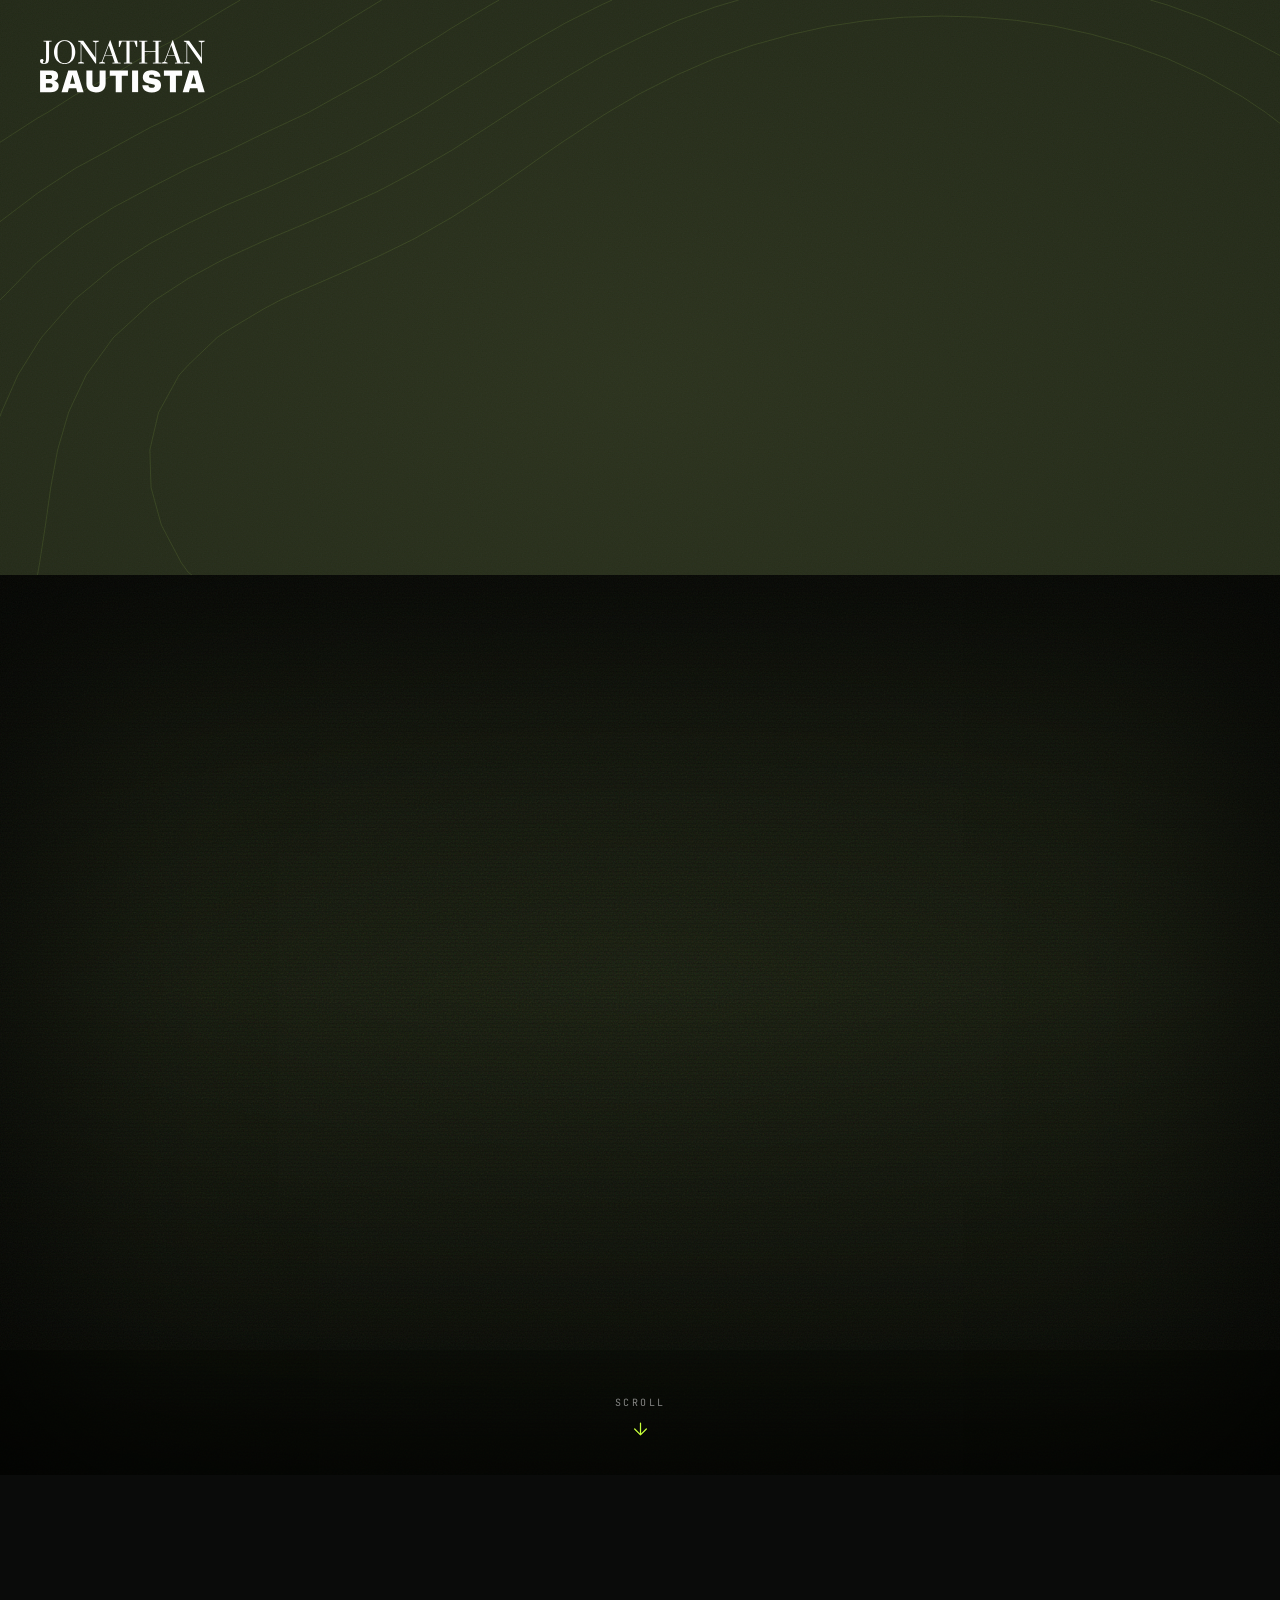
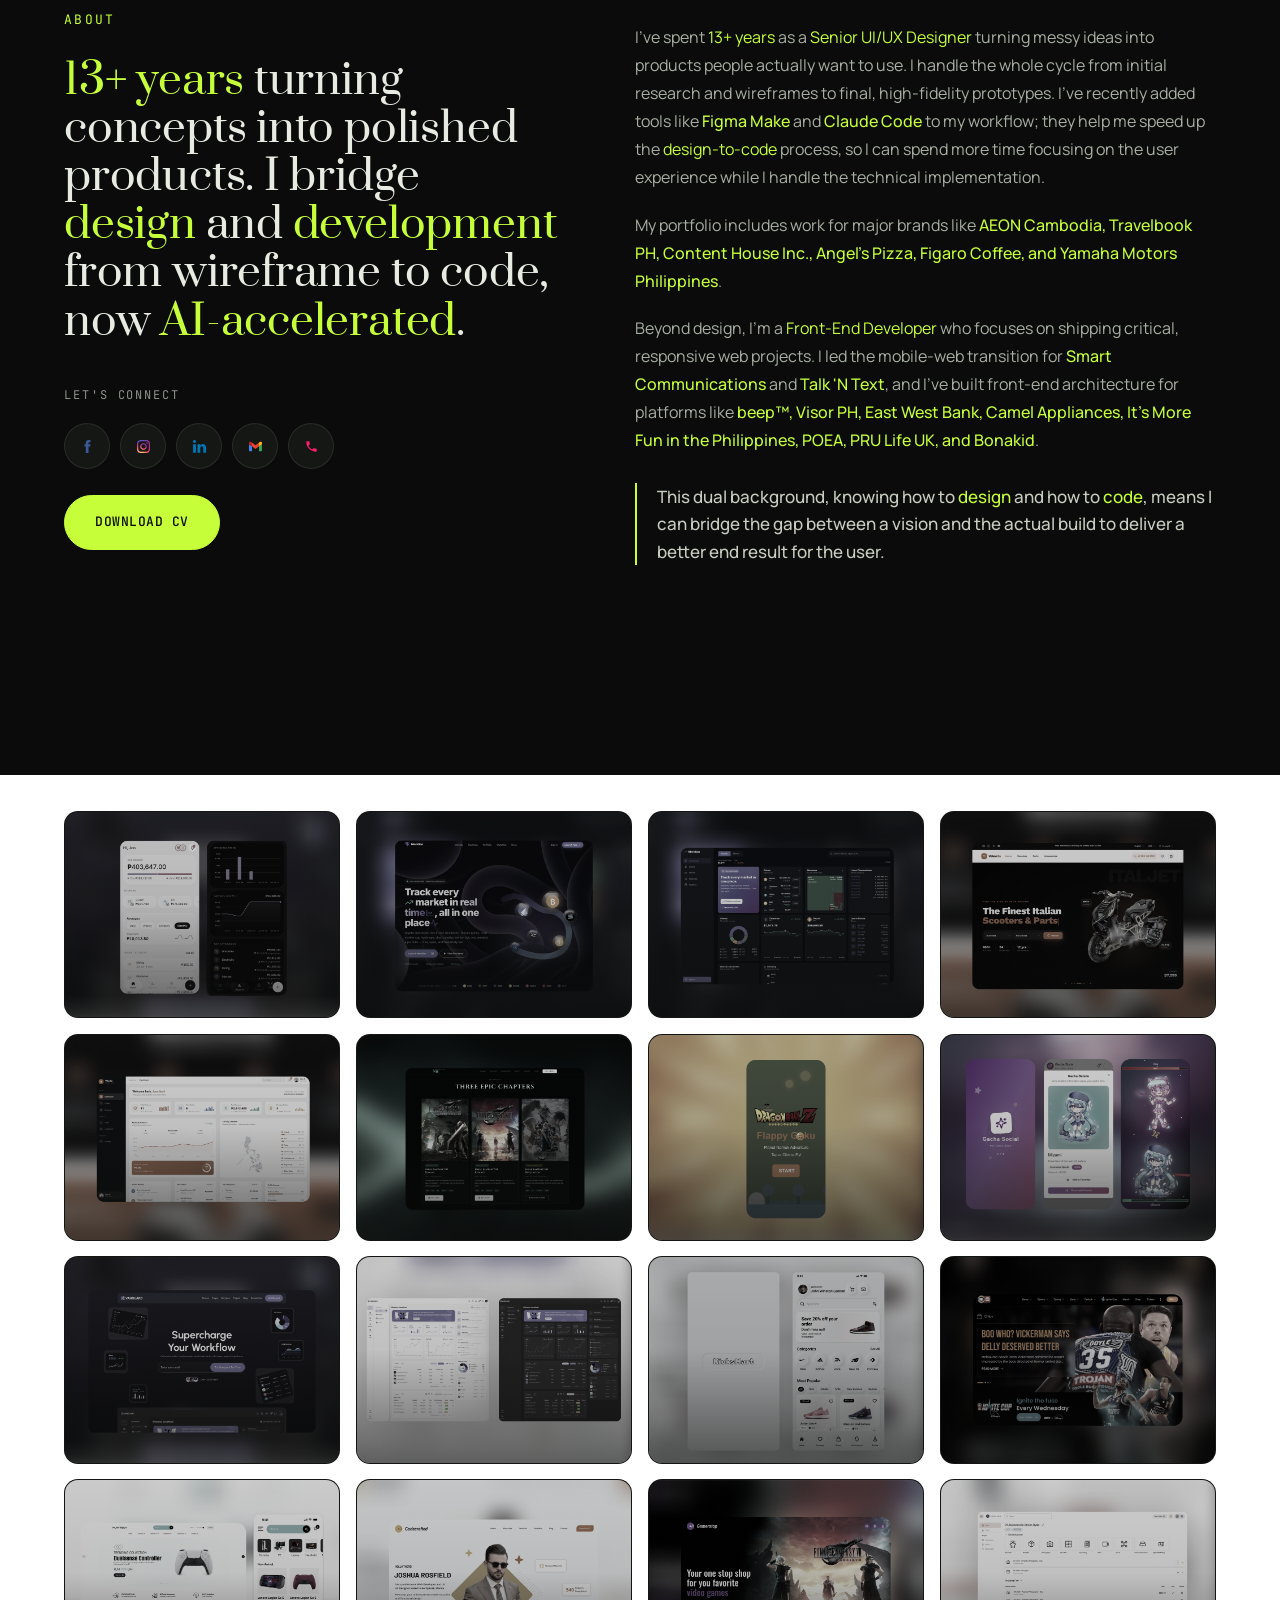
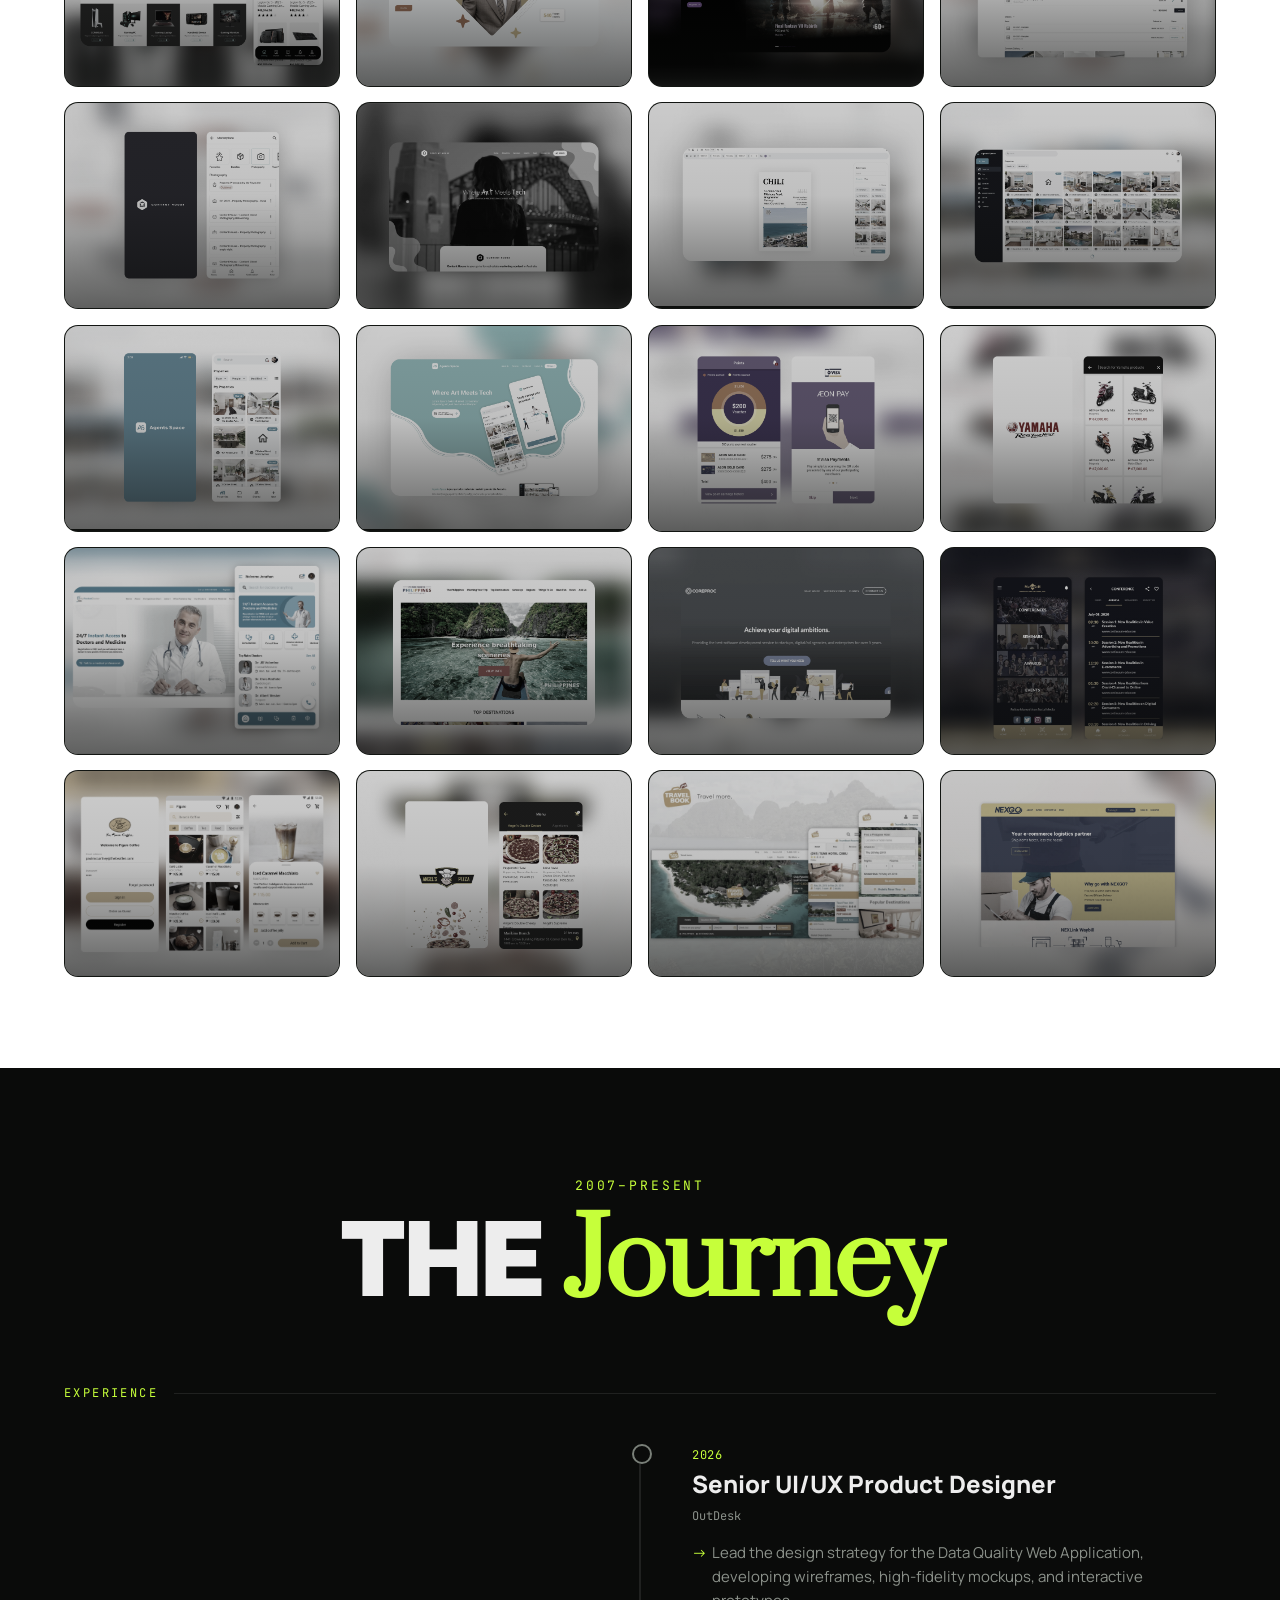
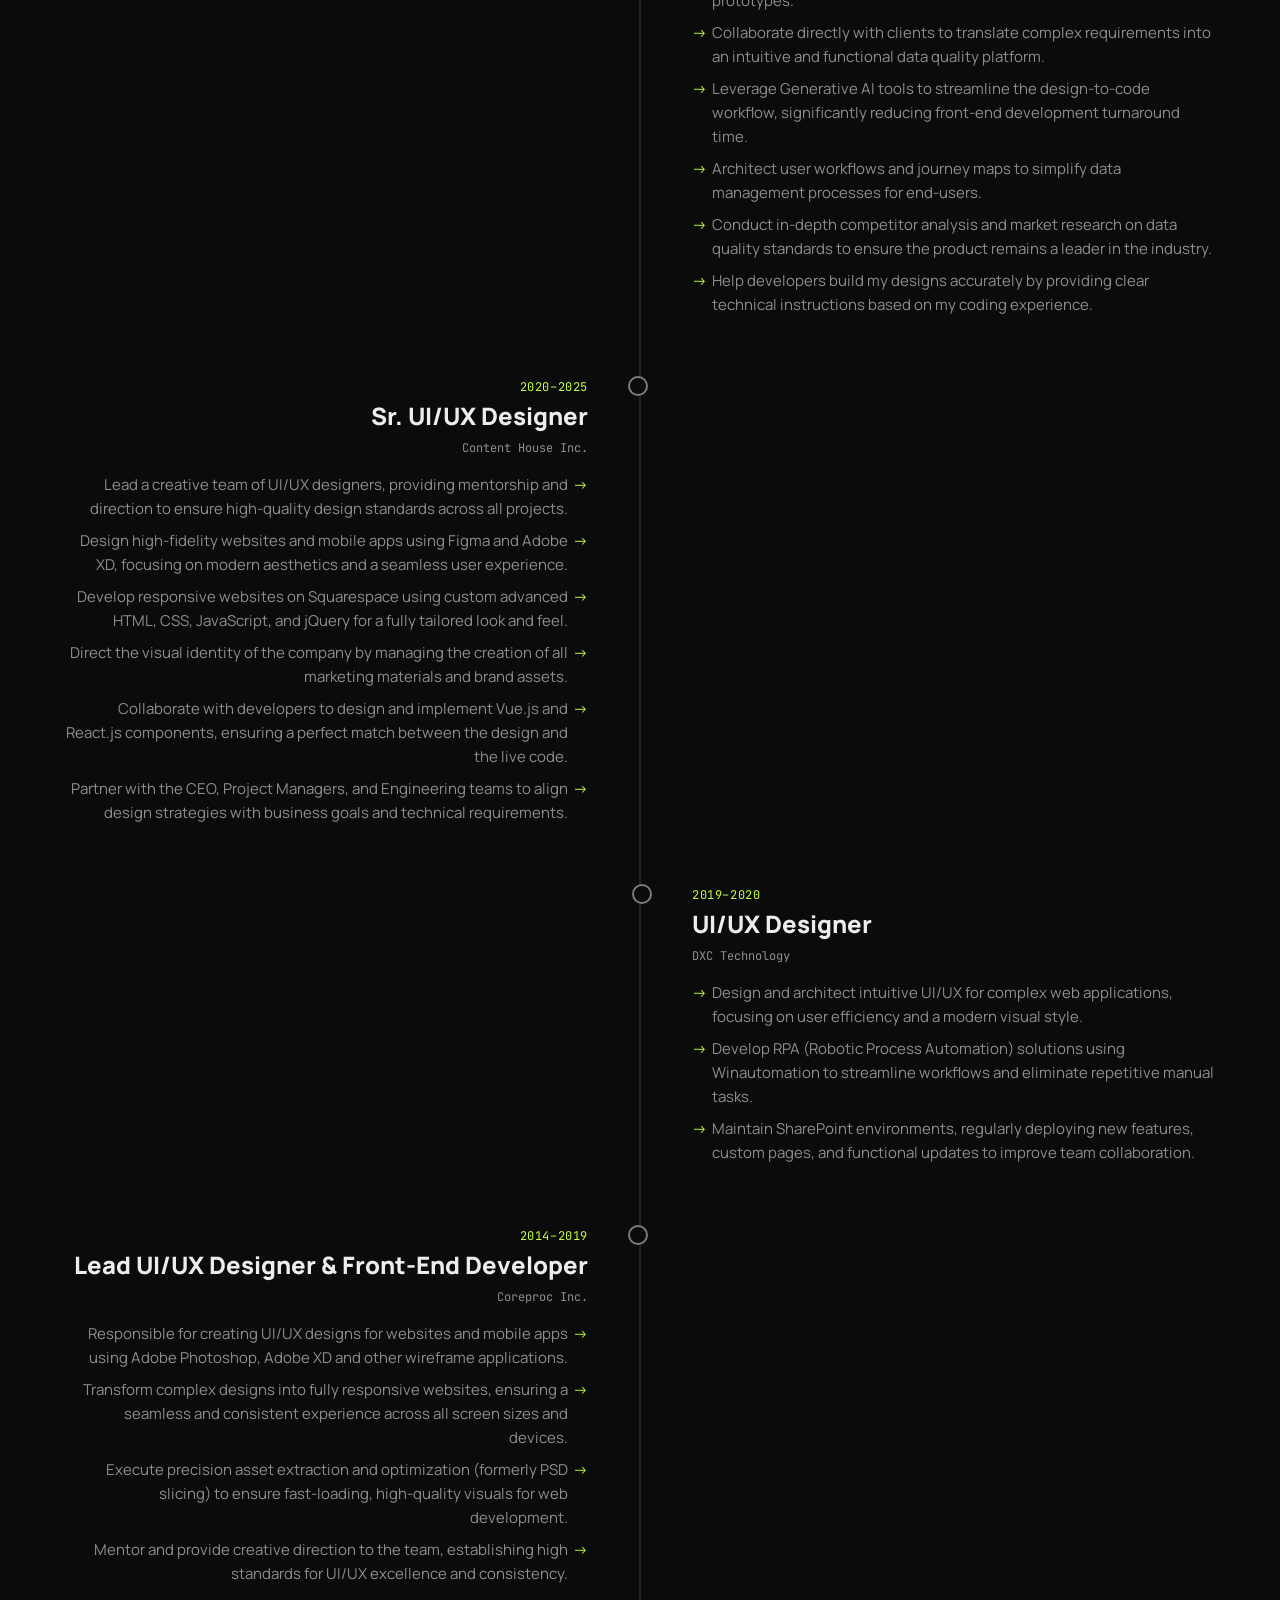
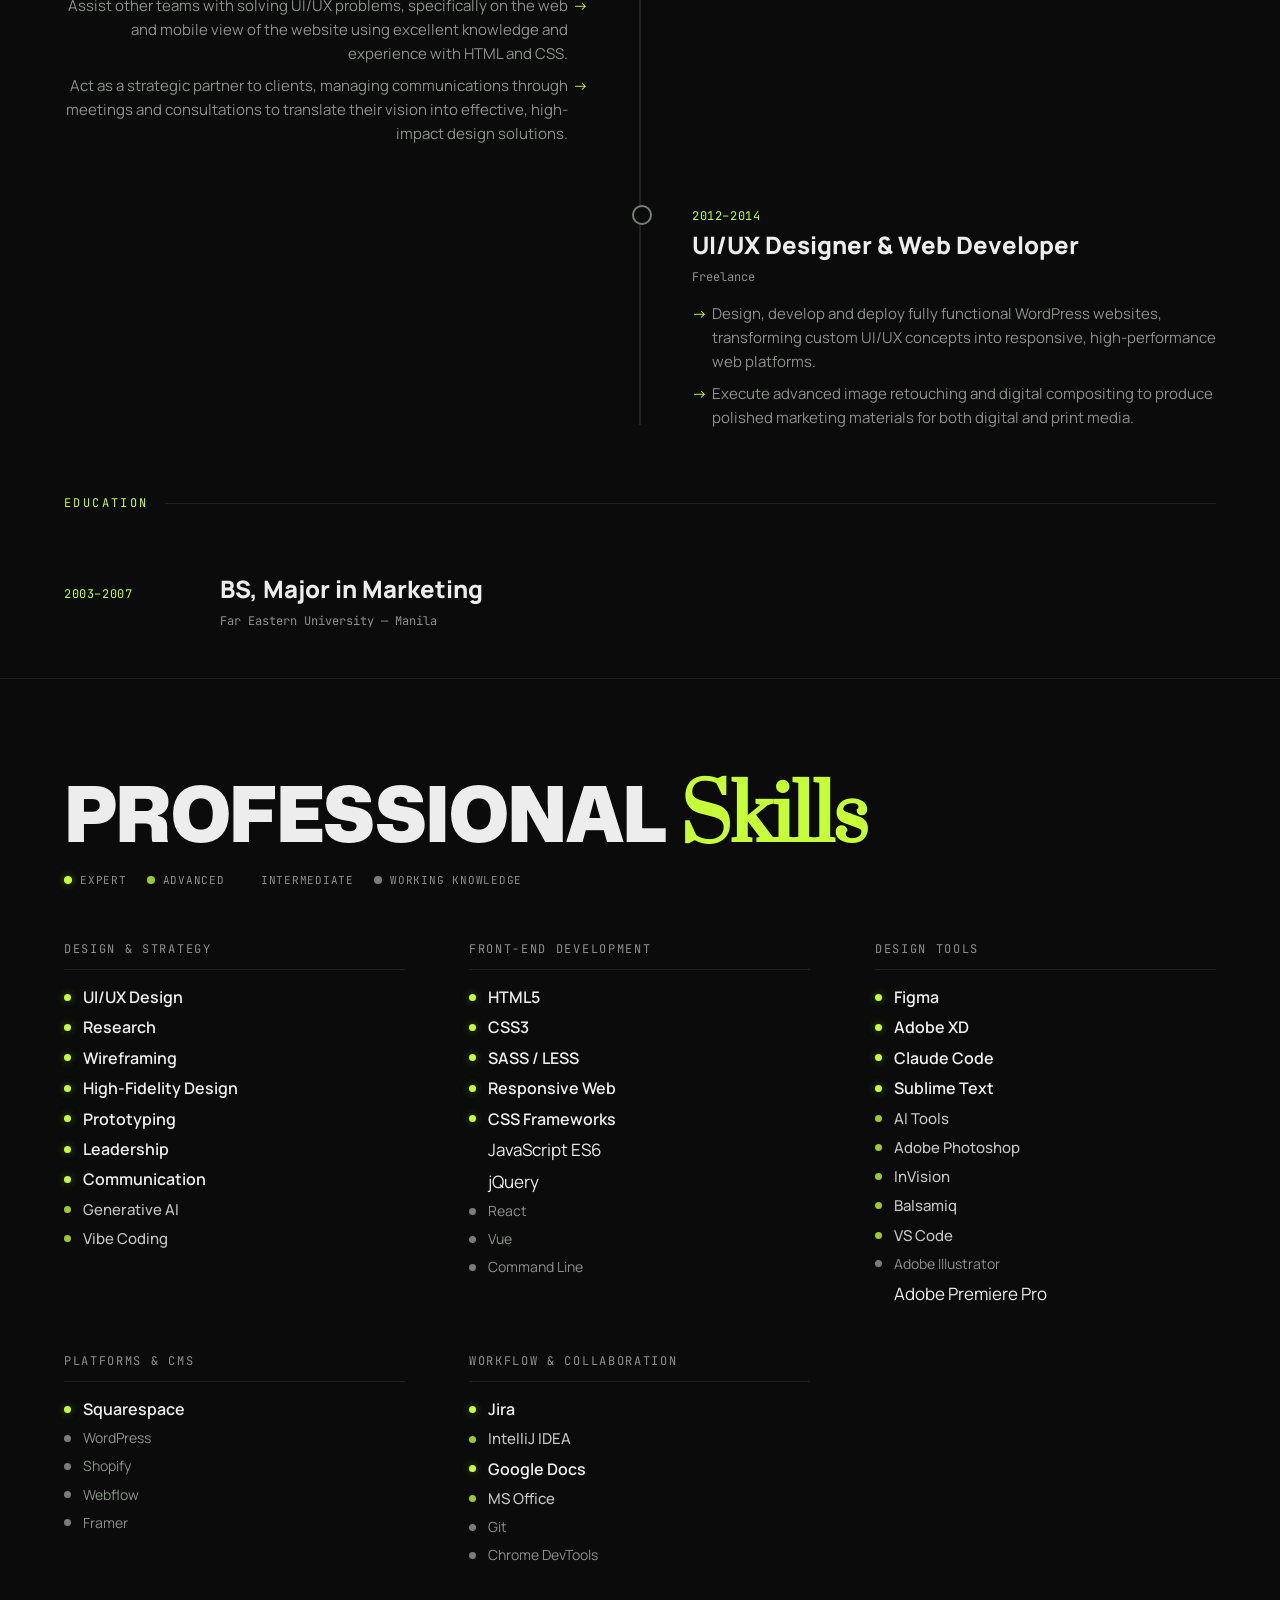
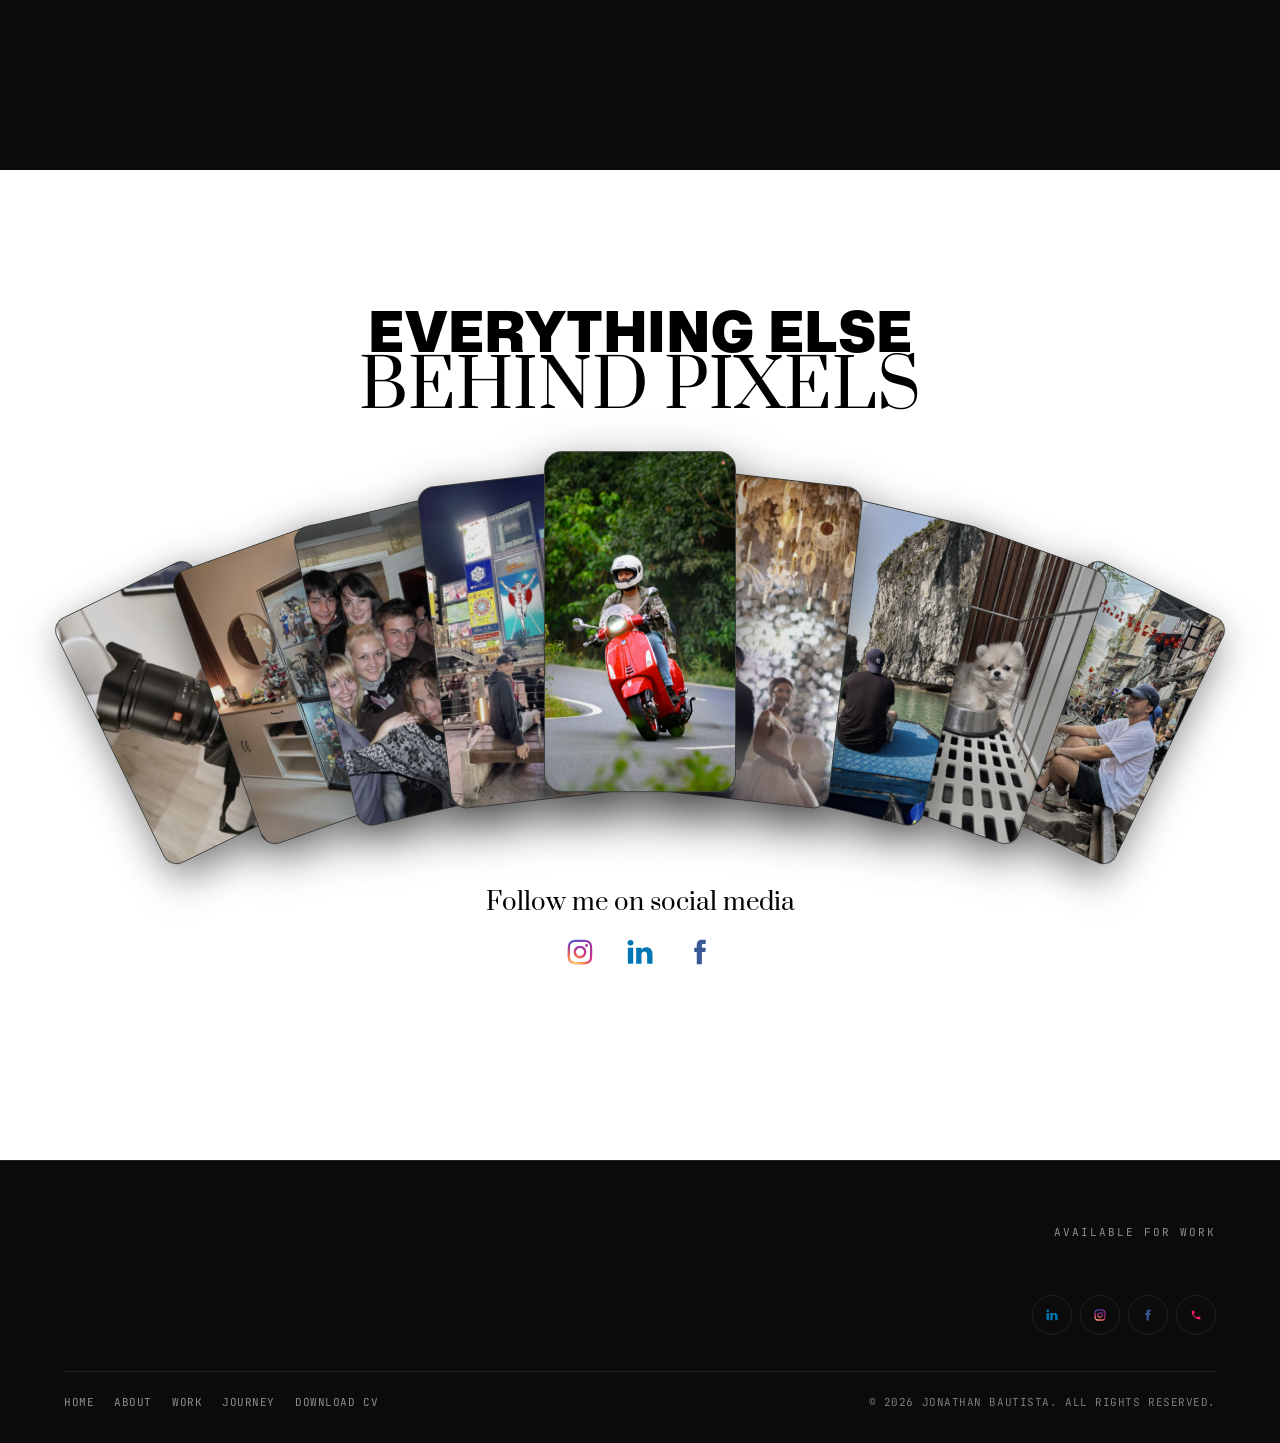
==== commit 661ebe90: "feat: add WeSave portfolio project Cross-platform Flutter/Dart budget tracker built with Claude Code" ====
--- a/index.html
+++ b/index.html
@@ -1,9 +1,24 @@
-<!DOCTYPE html>
+<!doctype html>
 <html lang="en" class="no-js">
   <head>
+    <!-- Google tag (gtag.js) -->
+    <script
+      async
+      src="https://www.googletagmanager.com/gtag/js?id=G-6QXBRVCDD4"
+    ></script>
+    <script>
+      window.dataLayer = window.dataLayer || [];
+      function gtag() {
+        dataLayer.push(arguments);
+      }
+      gtag("js", new Date());
+      gtag("config", "G-6QXBRVCDD4");
+    </script>
     <meta charset="UTF-8" />
     <meta name="viewport" content="width=device-width, initial-scale=1.0" />
-    <title>Jonathan Bautista — Senior UI/UX Designer & Front-End Developer</title>
+    <title>
+      Jonathan Bautista — Senior UI/UX Designer & Front-End Developer
+    </title>
     <meta
       name="description"
       content="Jonathan Bautista — Senior UI/UX Designer & Front-End Developer. 13+ years turning messy ideas into digital products people genuinely enjoy using."
@@ -18,9 +33,18 @@
     <!-- Open Graph -->
     <meta property="og:type" content="website" />
     <meta property="og:url" content="https://choybautista.github.io/" />
-    <meta property="og:title" content="Jonathan Bautista — Senior UI/UX Designer & Front-End Developer" />
-    <meta property="og:description" content="13+ years turning messy ideas into digital products people genuinely enjoy using. Design vision meets technical reality." />
-    <meta property="og:image" content="https://choybautista.github.io/assets/img/project-30.png" />
+    <meta
+      property="og:title"
+      content="Jonathan Bautista — Senior UI/UX Designer & Front-End Developer"
+    />
+    <meta
+      property="og:description"
+      content="13+ years turning messy ideas into digital products people genuinely enjoy using. Design vision meets technical reality."
+    />
+    <meta
+      property="og:image"
+      content="https://choybautista.github.io/assets/img/project-30.png"
+    />
     <meta property="og:image:width" content="1200" />
     <meta property="og:image:height" content="630" />
     <meta property="og:locale" content="en_US" />
@@ -28,38 +52,67 @@
 
     <!-- Twitter Card -->
     <meta name="twitter:card" content="summary_large_image" />
-    <meta name="twitter:title" content="Jonathan Bautista — Senior UI/UX Designer & Front-End Developer" />
-    <meta name="twitter:description" content="13+ years turning messy ideas into digital products people genuinely enjoy using." />
-    <meta name="twitter:image" content="https://choybautista.github.io/assets/img/project-30.png" />
+    <meta
+      name="twitter:title"
+      content="Jonathan Bautista — Senior UI/UX Designer & Front-End Developer"
+    />
+    <meta
+      name="twitter:description"
+      content="13+ years turning messy ideas into digital products people genuinely enjoy using."
+    />
+    <meta
+      name="twitter:image"
+      content="https://choybautista.github.io/assets/img/project-30.png"
+    />
 
     <!-- Structured Data -->
     <script type="application/ld+json">
-    {
-      "@context": "https://schema.org",
-      "@type": "Person",
-      "name": "Jonathan Bautista",
-      "jobTitle": "Senior UI/UX Designer & Front-End Developer",
-      "url": "https://choybautista.github.io/",
-      "email": "jchoybautista@gmail.com",
-      "telephone": "+639171825114",
-      "description": "13+ years turning messy ideas into digital products people genuinely enjoy using. Bridging design vision and technical reality across two disciplines and dozens of brands.",
-      "sameAs": [
-        "https://www.linkedin.com/in/jonathan-bautista-92038839/",
-        "https://www.instagram.com/jonathanndroid/",
-        "https://www.facebook.com/jonathanndroid"
-      ],
-      "knowsAbout": ["UI/UX Design", "Front-End Development", "Figma", "HTML5", "CSS3", "JavaScript", "React", "Vue"],
-      "alumniOf": {
-        "@type": "CollegeOrUniversity",
-        "name": "Far Eastern University",
-        "address": { "@type": "PostalAddress", "addressLocality": "Manila" }
+      {
+        "@context": "https://schema.org",
+        "@type": "Person",
+        "name": "Jonathan Bautista",
+        "jobTitle": "Senior UI/UX Designer & Front-End Developer",
+        "url": "https://choybautista.github.io/",
+        "email": "jchoybautista@gmail.com",
+        "telephone": "+639171825114",
+        "description": "13+ years turning messy ideas into digital products people genuinely enjoy using. Bridging design vision and technical reality across two disciplines and dozens of brands.",
+        "sameAs": [
+          "https://www.linkedin.com/in/jonathan-bautista-92038839/",
+          "https://www.instagram.com/jonathanndroid/",
+          "https://www.facebook.com/jonathanndroid"
+        ],
+        "knowsAbout": [
+          "UI/UX Design",
+          "Front-End Development",
+          "Figma",
+          "HTML5",
+          "CSS3",
+          "JavaScript",
+          "React",
+          "Vue"
+        ],
+        "alumniOf": {
+          "@type": "CollegeOrUniversity",
+          "name": "Far Eastern University",
+          "address": { "@type": "PostalAddress", "addressLocality": "Manila" }
+        }
       }
-    }
     </script>
 
     <script>
       document.documentElement.classList.remove("no-js");
       document.documentElement.classList.add("js");
+      // Intro splash: lock scroll the instant the page paints (covers the
+      // cold-load gap while the hero video buffers). Removed by script.js once
+      // content is ready; this self-contained failsafe guarantees it never
+      // gets stuck even if the deferred script fails to load.
+      document.documentElement.classList.add("splash-on");
+      window.setTimeout(function () {
+        document.documentElement.classList.add("splash-done");
+        window.setTimeout(function () {
+          document.documentElement.classList.remove("splash-on");
+        }, 1000);
+      }, 7000);
       window.addEventListener("load", function () {
         document.documentElement.classList.add("loaded");
       });
@@ -75,6 +128,43 @@
   </head>
 
   <body>
+    <!-- ===================== INTRO SPLASH =====================
+         Lando-style cold-load cover: a full-screen lime panel with the
+         UI/UX wordmark that glitch-swaps to </> on a loop while the hero
+         video buffers, then slides up to reveal the page (see script.js). -->
+    <div class="splash" id="splash" role="presentation">
+      <div class="splash__inner">
+        <div class="splash__logo" aria-hidden="true">
+          <!-- Three morph groups. The initial `d` of each is the UI/UX
+               wordmark (this is also the no-JS / reduced-motion fallback);
+               script.js liquid-morphs each group into a piece of </> via
+               flubber:  U·X → <   ·   / stays /   ·   U·I → >  -->
+          <svg
+            class="splash__morph"
+            viewBox="0 0 329 139"
+            xmlns="http://www.w3.org/2000/svg"
+          >
+            <path
+              id="splashPathL"
+              fill="currentColor"
+              d="M58.6475 23.2554C65.0687 23.7139 66.993 27.4454 66.9742 33.3339C67.0157 47.3849 66.8147 61.4971 66.9577 75.5436C67.0752 87.1074 66.266 95.9651 57.6575 104.683C51.6997 110.77 43.5532 114.22 35.0352 114.262C24.7735 114.33 17.087 112.172 9.54647 104.9C-1.11728 94.6151 0.190975 82.8806 0.193475 69.3769L0.208222 48.0481C0.179972 42.1839 -0.836775 31.8764 1.89398 26.5479C2.55548 25.2574 5.35022 23.8779 6.79847 23.7411C18.102 22.6744 16.2405 34.3926 16.228 41.7889L16.1877 69.9591C16.1782 79.2404 14.4752 89.8424 23.5267 95.6339C32.221 101.197 46.6125 97.9614 50.0297 87.5201C51.3742 83.4121 50.992 76.4249 50.9937 71.9216L50.9852 44.2339C50.9807 39.7449 50.773 35.1071 51.0697 30.6496C51.3812 25.9696 54.3835 23.8679 58.6475 23.2554ZM83.0814 23.5249C85.1991 23.3394 87.2141 23.4307 89.0651 24.6024C92.1896 26.5807 104.023 45.3684 106.832 49.5397C107.864 51.0727 109.48 54.2174 111.053 55.1264C112.082 55.7204 113.496 52.8522 114.025 52.0987C117.999 46.4414 122.134 40.8847 126.195 35.2894C128.649 31.9094 131.144 27.6432 134.228 24.8472C134.953 24.1899 135.879 23.8119 136.82 23.5827C139.124 23.0209 141.612 23.3589 143.599 24.6849C145.379 25.8732 146.575 27.7574 146.893 29.8739C147.097 31.1754 146.91 33.4419 146.258 34.5469C143.935 38.4892 140.723 42.6059 138.017 46.3329L120.79 70.0662C122.056 72.2349 124.599 75.7359 126.062 77.8934L136.955 93.9192C138.453 96.1247 141.692 100.649 142.673 102.834C143.19 103.979 143.42 105.232 143.343 106.486C143.17 109.231 141.838 110.898 139.893 112.596C131.459 117.887 127.205 107.991 123.281 102.422C119.021 96.3769 115.107 89.9677 110.742 83.9972C106.225 90.1202 101.751 96.2747 97.3204 102.46C95.5334 104.931 91.9344 110.205 89.9184 112.083C88.9326 113.019 87.7094 113.668 86.3814 113.958C82.1284 114.93 77.7209 111.987 76.9496 107.597C76.0966 103.294 79.6226 99.5889 81.9911 96.2322C88.2501 87.3617 95.0324 78.6847 101.186 69.7364C97.9549 65.0064 78.0809 36.6434 77.3046 33.8532C76.6969 31.6694 76.8826 29.3142 77.9931 27.3224C79.1444 25.2572 80.8834 24.1967 83.0814 23.5249Z"
+            />
+            <path
+              id="splashPathM"
+              fill="currentColor"
+              d="M213.049 0.000400243C216.999 -0.0310998 220.474 1.7959 221.542 5.7799C222.607 9.7464 219.664 14.3257 217.984 17.8412L211.539 31.3182L190.834 74.6791L171.542 115.076L165.802 127.178C163.167 132.733 162.324 137.113 155.789 138.618C152.049 138.768 147.686 135.643 147.385 131.923C147.023 127.455 151.059 120.802 152.972 116.835L161.049 99.9282L188.359 42.7261L200.914 16.3799C202.379 13.3022 203.822 10.1907 205.334 7.13691C207.377 3.00466 208.162 0.8174 213.049 0.000400243Z"
+            />
+            <path
+              id="splashPathR"
+              fill="currentColor"
+              d="M288.96 23.2559C295.05 23.6151 297.38 26.9171 297.417 32.7581L297.397 63.7989C297.41 70.7184 297.925 83.9939 296.377 90.1851C294.955 95.6899 292.087 100.714 288.07 104.736C282.055 110.88 273.805 114.316 265.207 114.256C254.997 114.264 247.457 112.067 239.985 104.863C229.317 94.5759 230.64 82.2341 230.645 68.7436L230.662 48.2981C230.68 41.4434 228.217 25.5954 236.752 23.7704C239.002 23.2766 241.357 23.7391 243.255 25.0474C244.542 25.9526 245.897 27.4334 246.225 28.9846C247.02 32.7576 246.73 37.8371 246.725 41.7449L246.695 69.6664C246.692 73.5656 246.465 81.3941 247.025 84.8926C247.685 89.0364 249.975 92.7436 253.385 95.1896C262.012 101.405 277.2 98.1671 280.55 87.4546C281.82 83.3981 281.45 76.6709 281.45 72.3101L281.442 44.1006C281.44 40.5369 281.412 36.9711 281.4 33.4081C281.392 30.8206 281.52 28.4234 283.147 26.2689C284.765 24.1261 286.472 23.6861 288.96 23.2559ZM319.817 23.2607C329.939 24.0567 328.142 33.3695 328.144 40.8777L328.152 61.9305L328.149 89.96C328.147 95.0117 328.177 100.041 328.062 105.092C327.944 110.328 325.939 113.084 320.659 114.186C317.234 113.997 313.012 112.302 312.459 108.417C311.904 104.508 312.109 100.09 312.114 96.1172L312.112 76.8457L312.104 47.3078C312.104 42.0888 312.037 36.881 312.204 31.6642C312.374 26.3777 314.599 24.003 319.817 23.2607Z"
+            />
+          </svg>
+        </div>
+        <p class="splash__loader" aria-hidden="true">Loading</p>
+      </div>
+    </div>
+
     <a class="skip-link" href="#main-content">Skip to main content</a>
     <div class="grain" aria-hidden="true"></div>
     <div class="scroll-progress" aria-hidden="true"><span></span></div>
@@ -89,285 +179,776 @@
     <main id="main-content" tabindex="-1">
       <!-- ===================== HERO + STATEMENT — shared dark background zone ===================== -->
       <div class="dark-zone">
-
         <!-- Fixed background layer — gradient + contour canvas.
              position: fixed so it stays pinned to the viewport while hero and
              statement content scrolls over it (same effect as landonorris.com). -->
         <div class="hero__dark" aria-hidden="true">
           <!-- Fades in across the About section to shift the canvas olive → black -->
-          <div class="hero__black-layer" id="hero-black-layer" aria-hidden="true"></div>
+          <div
+            class="hero__black-layer"
+            id="hero-black-layer"
+            aria-hidden="true"
+          ></div>
           <canvas class="hero__contours" id="hero-contours"></canvas>
         </div>
 
-      <!-- ===================== HERO ===================== -->
-      <section class="hero" id="home">
-        <div class="hero__stage">
-
-          <!-- Marquee text rows — sit behind video, revealed as panel shrinks on scroll -->
-          <div class="hero__marquee" aria-hidden="true">
-            <div class="hero__marquee-row hero__marquee-row--ltr">
-              <div class="hero__marquee-track">
-                <img src="assets/img/uiuxdesigner.svg" alt="" draggable="false">
-                <img src="assets/img/uiuxdesigner.svg" alt="" draggable="false">
+        <!-- ===================== HERO ===================== -->
+        <section class="hero" id="home">
+          <div class="hero__stage">
+            <!-- Marquee text rows — sit behind video, revealed as panel shrinks on scroll -->
+            <!-- Each track holds duplicated copies so the -50% loop is seamless
+                 (the second half is already in place as the first scrolls off).
+                 Desktop needs only 2 copies (one image is wider than the
+                 viewport); mobile's smaller text needs 4 (see the ≤880 CSS that
+                 reveals the extra copies) so no gap opens at the loop point. -->
+            <div class="hero__marquee" aria-hidden="true">
+              <div class="hero__marquee-row hero__marquee-row--ltr">
+                <div class="hero__marquee-track">
+                  <img
+                    src="assets/img/uiuxdesigner.svg"
+                    alt=""
+                    draggable="false"
+                  />
+                  <img
+                    src="assets/img/uiuxdesigner.svg"
+                    alt=""
+                    draggable="false"
+                  />
+                  <img
+                    class="hero__marquee-extra"
+                    src="assets/img/uiuxdesigner.svg"
+                    alt=""
+                    draggable="false"
+                  />
+                  <img
+                    class="hero__marquee-extra"
+                    src="assets/img/uiuxdesigner.svg"
+                    alt=""
+                    draggable="false"
+                  />
+                </div>
               </div>
-            </div>
-            <div class="hero__marquee-row hero__marquee-row--rtl">
-              <div class="hero__marquee-track">
-                <img src="assets/img/webdeveloper.svg" alt="" draggable="false">
-                <img src="assets/img/webdeveloper.svg" alt="" draggable="false">
+              <div class="hero__marquee-row hero__marquee-row--rtl">
+                <div class="hero__marquee-track">
+                  <img
+                    src="assets/img/webdeveloper.svg"
+                    alt=""
+                    draggable="false"
+                  />
+                  <img
+                    src="assets/img/webdeveloper.svg"
+                    alt=""
+                    draggable="false"
+                  />
+                  <img
+                    class="hero__marquee-extra"
+                    src="assets/img/webdeveloper.svg"
+                    alt=""
+                    draggable="false"
+                  />
+                  <img
+                    class="hero__marquee-extra"
+                    src="assets/img/webdeveloper.svg"
+                    alt=""
+                    draggable="false"
+                  />
+                </div>
               </div>
             </div>
-          </div>
-
-          <!-- Shrinking video panel (scale animated via ScrollTrigger) -->
-          <div class="hero__panel" id="hero-panel" aria-hidden="true">
-            <!-- Cinematic video fill -->
-            <video class="hero__video" autoplay muted loop playsinline preload="auto">
-              <source src="C0495a.mp4" type="video/mp4">
-            </video>
-            <!-- Mood tint -->
-            <div class="hero__tint" aria-hidden="true"></div>
-            <!-- Heavy animated film grain -->
-            <div class="hero__grain" aria-hidden="true"></div>
-            <!-- VHS scanlines -->
-            <div class="hero__scanlines" aria-hidden="true"></div>
-            <!-- Cinematic vignette frame -->
-            <div class="hero__vignette" aria-hidden="true"></div>
-          </div>
-
-          <!-- Centered signature — its own hero layer (does NOT shrink). The real
+
+            <!-- Shrinking video panel (scale animated via ScrollTrigger) -->
+            <div class="hero__panel" id="hero-panel" aria-hidden="true">
+              <!-- Cinematic video fill -->
+              <video
+                class="hero__video"
+                autoplay
+                muted
+                loop
+                playsinline
+                preload="auto"
+              >
+                <source src="C0495a.mp4" type="video/mp4" />
+              </video>
+              <!-- Mood tint -->
+              <div class="hero__tint" aria-hidden="true"></div>
+              <!-- Heavy animated film grain -->
+              <div class="hero__grain" aria-hidden="true"></div>
+              <!-- VHS scanlines -->
+              <div class="hero__scanlines" aria-hidden="true"></div>
+              <!-- Cinematic vignette frame -->
+              <div class="hero__vignette" aria-hidden="true"></div>
+            </div>
+
+            <!-- Mobile-only hero wordmark. On phones the hero doesn't shrink,
+               so the JONATHAN BAUTISTA wordmark sits over the photo with the
+               signature directly beneath it (grouped, mid-screen). Hidden on
+               desktop, where the shrinking video + top-left nav logo do the job.
+               Reveals on splash exit via the "hero:intro" event (see script.js). -->
+            <span class="hero__name" id="hero-name" aria-hidden="true"></span>
+
+            <!-- Centered signature — its own hero layer (does NOT shrink). The real
                signature is a single hand-drawn stroke path (.hero__sig-mp) that
                writes itself on via stroke-dashoffset, scrubbed to scroll, from its
                start point (top of the first loop) to the end, with a glowing pen
                nib riding the leading edge. -->
-          <div class="hero__sig" id="hero-sig" role="img" aria-label="Jonathan Bautista signature">
-            <svg class="hero__sig-svg" id="hero-sig-svg" viewBox="0 0 2968 2194" preserveAspectRatio="xMidYMid meet" aria-hidden="true">
-              <path class="hero__sig-mp" d="M574.848 665.003C563.445 766.893 552.042 868.783 534.035 995.864C516.029 1122.95 491.763 1272.13 463.098 1383.42C434.433 1494.72 402.104 1563.59 365.942 1622.24C329.781 1680.88 290.768 1727.2 254.883 1758.07C218.998 1788.95 187.423 1802.97 160.983 1800.95C134.543 1798.93 114.196 1780.44 93.201 1750.15C72.2057 1719.87 51.1788 1678.34 34.3211 1633.3C17.4635 1588.26 5.41232 1540.96 8.47744 1486.56C11.5426 1432.16 30.0892 1372.07 66.9289 1309.64C103.769 1247.22 158.339 1184.26 320.139 1046.72C481.939 909.176 749.314 698.957 900.954 564.68C1052.59 430.404 1080.4 378.44 1087.07 336.182C1093.74 293.925 1078.44 262.948 1048.19 239.961C1017.93 216.973 973.19 202.914 925.806 197.737C878.421 192.56 829.751 196.693 785.061 207.629C740.371 218.566 701.137 236.182 666.076 265.065C631.015 293.948 601.317 333.565 576.784 382.438C552.251 431.312 533.784 488.242 518.31 566.3C502.836 644.358 490.914 741.82 480.392 915.54C469.871 1089.26 461.111 1336.28 448.872 1513.49C436.633 1690.69 421.181 1790.58 401.863 1873.45C382.545 1956.32 359.83 2019.14 336.211 2067.59C312.592 2116.05 288.757 2148.25 268.441 2170.94C248.124 2193.63 232.048 2205.83 273.774 2086.29C315.501 1966.76 415.518 1715.1 488.243 1545.15C560.968 1375.21 603.37 1294.6 647.771 1221.47C692.172 1148.35 737.288 1085.16 775.2 1039.88C813.111 994.611 842.452 969.176 858.644 963.354C874.836 957.532 876.992 972.094 875.83 1007.13C874.668 1042.17 870.124 1097.24 863.934 1140.66C857.744 1184.07 850.047 1214.15 838.443 1244.9C826.839 1275.66 811.561 1306.18 796.491 1332.28C768.81 1380.23 747.975 1404.86 743.723 1408.45C743.169 1408.91 747.927 1401.84 771.766 1359.46C795.604 1317.08 838.903 1238.39 862.944 1191.59C886.985 1144.78 890.455 1132.26 891.564 1127.68C895.647 1110.83 886.025 1197.59 888.787 1230.5C889.673 1241.07 908.402 1232.94 934.225 1205.26C960.048 1177.58 997.226 1129.01 1015.19 1107.27C1033.16 1085.53 1030.78 1092.09 1028.57 1103.33C1017.72 1158.55 1031.44 1189.36 1037.49 1194.77C1043.89 1200.49 1069.22 1188.21 1106.17 1165.83C1186.3 1117.28 1192.38 1061.3 1193.2 1060.48C1210.62 1043.02 1198.4 1099.26 1205.02 1107.56C1210.72 1114.71 1233.11 1083.25 1259.66 1026.14C1274.14 994.999 1283.39 956.342 1291.17 854.098C1298.95 751.854 1303.12 586.393 1298.11 516.585C1293.09 446.778 1278.75 477.637 1271.67 500.006C1264.59 522.376 1265.21 535.322 1257.39 620.941C1249.57 706.561 1233.28 864.462 1225.32 972.464C1217.36 1080.47 1218.22 1133.78 1222.01 1172.53C1228.06 1234.43 1240.86 1260.27 1243.51 1262.59C1244.59 1263.55 1245.41 1256.7 1263.49 1215.45C1281.57 1174.2 1316.96 1096.89 1338.79 1051.47C1360.63 1006.06 1367.85 994.885 1372.3 991.514C1377.13 987.849 1381.5 1001.65 1388.05 1005.66C1399.03 1012.38 1415.87 988.012 1429.15 966.11C1442.18 944.616 1441.18 922.683 1438.15 916.968C1417.02 877.162 1435.15 1008.65 1441.51 1026.5C1443.89 1033.18 1452.96 1030.29 1459.25 1022.69C1494.38 980.257 1475.64 920.753 1473.28 900.606C1473 898.257 1480.48 940.734 1487.61 1004.56C1490.51 1030.5 1493.81 1043.13 1522.29 941.235C1550.77 839.337 1604.81 622.47 1634.38 479.573C1663.96 336.676 1667.42 274.322 1666.97 218.333C1666.52 162.345 1662.05 114.612 1655.79 78.2542C1649.52 41.8961 1641.6 18.3592 1639 10.2134C1636.4 2.06763 1639.35 10.0263 1639.89 146.554C1640.43 283.082 1638.48 547.938 1639.75 700.047C1641.03 852.157 1645.6 883.493 1651.66 909.19C1657.71 934.888 1665.11 953.996 1671.01 962.474C1676.91 970.951 1681.08 968.218 1688.58 960.796C1707.52 942.055 1732.61 905.672 1761.89 853.545C1777.7 825.394 1790.17 790.986 1800.67 757.622C1820.97 693.13 1826.02 643.24 1824.59 624.985C1823.58 611.976 1804.66 670.969 1796.63 711.649C1791.32 738.513 1797.27 771.144 1806.87 799.311C1809.76 807.803 1822.62 795.781 1829.35 784.76C1842.47 763.249 1844.48 744.575 1845.04 741.517C1849.93 714.782 1846.31 785.313 1850.64 789.569C1852.8 791.692 1857.61 789.478 1862.81 785.49C1892.45 762.806 1889.48 716.469 1887.3 702.523C1886.84 699.565 1883.4 706.51 1881.03 711.596C1878.66 716.682 1876.37 720.094 2056.25 626.452C2236.13 532.811 2598.25 342.014 2782.51 247.135C2966.76 152.257 2962.18 159.079 2959.14 164.469C2956.09 169.858 2954.74 173.608 2949.35 184.061"/>
-            </svg>
-            <span class="hero__sig-pen" id="hero-sig-pen" aria-hidden="true"></span>
+            <div
+              class="hero__sig"
+              id="hero-sig"
+              role="img"
+              aria-label="Jonathan Bautista signature"
+            >
+              <svg
+                class="hero__sig-svg"
+                id="hero-sig-svg"
+                viewBox="0 0 2968 2194"
+                preserveAspectRatio="xMidYMid meet"
+                aria-hidden="true"
+              >
+                <path
+                  class="hero__sig-mp"
+                  d="M574.848 665.003C563.445 766.893 552.042 868.783 534.035 995.864C516.029 1122.95 491.763 1272.13 463.098 1383.42C434.433 1494.72 402.104 1563.59 365.942 1622.24C329.781 1680.88 290.768 1727.2 254.883 1758.07C218.998 1788.95 187.423 1802.97 160.983 1800.95C134.543 1798.93 114.196 1780.44 93.201 1750.15C72.2057 1719.87 51.1788 1678.34 34.3211 1633.3C17.4635 1588.26 5.41232 1540.96 8.47744 1486.56C11.5426 1432.16 30.0892 1372.07 66.9289 1309.64C103.769 1247.22 158.339 1184.26 320.139 1046.72C481.939 909.176 749.314 698.957 900.954 564.68C1052.59 430.404 1080.4 378.44 1087.07 336.182C1093.74 293.925 1078.44 262.948 1048.19 239.961C1017.93 216.973 973.19 202.914 925.806 197.737C878.421 192.56 829.751 196.693 785.061 207.629C740.371 218.566 701.137 236.182 666.076 265.065C631.015 293.948 601.317 333.565 576.784 382.438C552.251 431.312 533.784 488.242 518.31 566.3C502.836 644.358 490.914 741.82 480.392 915.54C469.871 1089.26 461.111 1336.28 448.872 1513.49C436.633 1690.69 421.181 1790.58 401.863 1873.45C382.545 1956.32 359.83 2019.14 336.211 2067.59C312.592 2116.05 288.757 2148.25 268.441 2170.94C248.124 2193.63 232.048 2205.83 273.774 2086.29C315.501 1966.76 415.518 1715.1 488.243 1545.15C560.968 1375.21 603.37 1294.6 647.771 1221.47C692.172 1148.35 737.288 1085.16 775.2 1039.88C813.111 994.611 842.452 969.176 858.644 963.354C874.836 957.532 876.992 972.094 875.83 1007.13C874.668 1042.17 870.124 1097.24 863.934 1140.66C857.744 1184.07 850.047 1214.15 838.443 1244.9C826.839 1275.66 811.561 1306.18 796.491 1332.28C768.81 1380.23 747.975 1404.86 743.723 1408.45C743.169 1408.91 747.927 1401.84 771.766 1359.46C795.604 1317.08 838.903 1238.39 862.944 1191.59C886.985 1144.78 890.455 1132.26 891.564 1127.68C895.647 1110.83 886.025 1197.59 888.787 1230.5C889.673 1241.07 908.402 1232.94 934.225 1205.26C960.048 1177.58 997.226 1129.01 1015.19 1107.27C1033.16 1085.53 1030.78 1092.09 1028.57 1103.33C1017.72 1158.55 1031.44 1189.36 1037.49 1194.77C1043.89 1200.49 1069.22 1188.21 1106.17 1165.83C1186.3 1117.28 1192.38 1061.3 1193.2 1060.48C1210.62 1043.02 1198.4 1099.26 1205.02 1107.56C1210.72 1114.71 1233.11 1083.25 1259.66 1026.14C1274.14 994.999 1283.39 956.342 1291.17 854.098C1298.95 751.854 1303.12 586.393 1298.11 516.585C1293.09 446.778 1278.75 477.637 1271.67 500.006C1264.59 522.376 1265.21 535.322 1257.39 620.941C1249.57 706.561 1233.28 864.462 1225.32 972.464C1217.36 1080.47 1218.22 1133.78 1222.01 1172.53C1228.06 1234.43 1240.86 1260.27 1243.51 1262.59C1244.59 1263.55 1245.41 1256.7 1263.49 1215.45C1281.57 1174.2 1316.96 1096.89 1338.79 1051.47C1360.63 1006.06 1367.85 994.885 1372.3 991.514C1377.13 987.849 1381.5 1001.65 1388.05 1005.66C1399.03 1012.38 1415.87 988.012 1429.15 966.11C1442.18 944.616 1441.18 922.683 1438.15 916.968C1417.02 877.162 1435.15 1008.65 1441.51 1026.5C1443.89 1033.18 1452.96 1030.29 1459.25 1022.69C1494.38 980.257 1475.64 920.753 1473.28 900.606C1473 898.257 1480.48 940.734 1487.61 1004.56C1490.51 1030.5 1493.81 1043.13 1522.29 941.235C1550.77 839.337 1604.81 622.47 1634.38 479.573C1663.96 336.676 1667.42 274.322 1666.97 218.333C1666.52 162.345 1662.05 114.612 1655.79 78.2542C1649.52 41.8961 1641.6 18.3592 1639 10.2134C1636.4 2.06763 1639.35 10.0263 1639.89 146.554C1640.43 283.082 1638.48 547.938 1639.75 700.047C1641.03 852.157 1645.6 883.493 1651.66 909.19C1657.71 934.888 1665.11 953.996 1671.01 962.474C1676.91 970.951 1681.08 968.218 1688.58 960.796C1707.52 942.055 1732.61 905.672 1761.89 853.545C1777.7 825.394 1790.17 790.986 1800.67 757.622C1820.97 693.13 1826.02 643.24 1824.59 624.985C1823.58 611.976 1804.66 670.969 1796.63 711.649C1791.32 738.513 1797.27 771.144 1806.87 799.311C1809.76 807.803 1822.62 795.781 1829.35 784.76C1842.47 763.249 1844.48 744.575 1845.04 741.517C1849.93 714.782 1846.31 785.313 1850.64 789.569C1852.8 791.692 1857.61 789.478 1862.81 785.49C1892.45 762.806 1889.48 716.469 1887.3 702.523C1886.84 699.565 1883.4 706.51 1881.03 711.596C1878.66 716.682 1876.37 720.094 2056.25 626.452C2236.13 532.811 2598.25 342.014 2782.51 247.135C2966.76 152.257 2962.18 159.079 2959.14 164.469C2956.09 169.858 2954.74 173.608 2949.35 184.061"
+                />
+              </svg>
+              <span
+                class="hero__sig-pen"
+                id="hero-sig-pen"
+                aria-hidden="true"
+              ></span>
+            </div>
+
+            <!-- Scroll indicator -->
+            <a class="hero__scroll" href="#message" aria-label="Scroll down">
+              <span class="hero__scroll-label">Scroll</span>
+              <svg
+                class="hero__scroll-arrow"
+                viewBox="0 0 24 24"
+                fill="none"
+                stroke="currentColor"
+                stroke-width="1.5"
+                stroke-linecap="round"
+                stroke-linejoin="round"
+                aria-hidden="true"
+              >
+                <path d="M12 5v14M5 12l7 7 7-7" />
+              </svg>
+            </a>
           </div>
-
-          <!-- Scroll indicator -->
-          <a class="hero__scroll" href="#message" aria-label="Scroll down">
-            <span class="hero__scroll-label">Scroll</span>
-            <svg class="hero__scroll-arrow" viewBox="0 0 24 24" fill="none" stroke="currentColor" stroke-width="1.5" stroke-linecap="round" stroke-linejoin="round" aria-hidden="true">
-              <path d="M12 5v14M5 12l7 7 7-7"/>
-            </svg>
-          </a>
-
-        </div>
-      </section>
-      </div><!-- /.dark-zone -->
+        </section>
+      </div>
+      <!-- /.dark-zone -->
 
       <!-- ===================== ABOUT — flip card: columns slide in, then flips to HOF cover ===================== -->
-      <section class="stage-about" id="about" aria-label="About Jonathan Bautista">
+      <section
+        class="stage-about"
+        id="about"
+        aria-label="About Jonathan Bautista"
+      >
         <div class="about__flip" id="about-flip">
-
           <!-- Front face — existing about content -->
           <div class="about__face about__face--front">
             <div class="about__inner stage-about__inner">
-
               <!-- Left rail — slides in from the left -->
-              <aside class="about__aside stage-about__col stage-about__col--left">
+              <aside
+                class="about__aside stage-about__col stage-about__col--left"
+              >
                 <span class="about__kicker">About</span>
                 <h2 class="about__lead">
-                  Bridging <span class="accent">design vision</span> and
-                  <span class="accent">technical reality</span> across 13+ years,
-                  two disciplines and dozens of brands.
+                  <span class="accent">13+ years</span> turning concepts into
+                  polished products. I bridge
+                  <span class="accent">design</span> and
+                  <span class="accent">development</span> from wireframe to
+                  code, now <span class="accent">AI-accelerated</span>.
                 </h2>
 
                 <div class="about__contact">
                   <span class="about__contact-label">Let's connect</span>
                   <div class="about__icons">
-                    <a href="https://www.facebook.com/jonathanndroid" target="_blank" rel="noopener" aria-label="Facebook"><img src="assets/img/facebook-logo.svg" alt="" /></a>
-                    <a href="https://www.instagram.com/jonathanndroid/" target="_blank" rel="noopener" aria-label="Instagram"><img src="assets/img/instagram-logo.svg" alt="" /></a>
-                    <a href="https://www.linkedin.com/in/jonathan-bautista-92038839/" target="_blank" rel="noopener" aria-label="LinkedIn"><img src="assets/img/linkedin-logo.svg" alt="" /></a>
-                    <a href="mailto:jchoybautista@gmail.com" aria-label="Email Jonathan"><img src="assets/img/gmail-logo.svg" alt="" /></a>
-                    <a href="tel:+639171825114" aria-label="Call Jonathan"><img src="assets/img/phone-logo.svg" alt="" /></a>
+                    <a
+                      href="https://www.facebook.com/jonathanndroid"
+                      target="_blank"
+                      rel="noopener"
+                      aria-label="Facebook"
+                      ><img src="assets/img/facebook-logo.svg" alt=""
+                    /></a>
+                    <a
+                      href="https://www.instagram.com/jonathanndroid/"
+                      target="_blank"
+                      rel="noopener"
+                      aria-label="Instagram"
+                      ><img src="assets/img/instagram-logo.svg" alt=""
+                    /></a>
+                    <a
+                      href="https://www.linkedin.com/in/jonathan-bautista-92038839/"
+                      target="_blank"
+                      rel="noopener"
+                      aria-label="LinkedIn"
+                      ><img src="assets/img/linkedin-logo.svg" alt=""
+                    /></a>
+                    <a
+                      href="mailto:jchoybautista@gmail.com"
+                      aria-label="Email Jonathan"
+                      ><img src="assets/img/gmail-logo.svg" alt=""
+                    /></a>
+                    <a href="tel:+639171825114" aria-label="Call Jonathan"
+                      ><img src="assets/img/phone-logo.svg" alt=""
+                    /></a>
                   </div>
-                  <a class="btn about__cv" href="assets/files/jonathan_bautista_CV.docx" download>Download CV</a>
+                  <a
+                    class="btn about__cv"
+                    href="assets/files/jonathan_bautista__April_2026.docx"
+                    download
+                    >Download CV</a
+                  >
                 </div>
               </aside>
 
               <!-- Right column — slides in from the right -->
               <div class="about__body stage-about__col stage-about__col--right">
                 <p class="about__p">
-                  I've spent <strong>13+ years</strong> as a Senior UI/UX Designer, tackling
-                  the messiest ideas and sculpting them into digital products people genuinely
-                  enjoy using. I manage the whole process, from initial research and wireframes
-                  all the way through to polished, high-fidelity prototypes, then translate it
-                  perfectly into code.
+                  I've spent <span class="accent">13+ years</span> as a
+                  <span class="accent">Senior UI/UX Designer</span> turning
+                  messy ideas into products people actually want to use. I
+                  handle the whole cycle from initial research and wireframes to
+                  final, high-fidelity prototypes. I've recently added tools
+                  like <span class="about__brands">Figma Make</span> and
+                  <span class="about__brands">Claude Code</span> to my workflow;
+                  they help me speed up the
+                  <span class="accent">design-to-code</span> process, so I can
+                  spend more time focusing on the user experience while I handle
+                  the technical implementation.
                 </p>
                 <p class="about__p">
-                  My comprehensive portfolio includes <strong class="about__strong">UI/UX
-                  Designs</strong> for websites and mobile applications for major brands such as
-                  <span class="about__brands">AEON Cambodia, Travelbook PH, Content House Inc.,
-                  Angel's Pizza, Figaro Coffee, Yamaha Motors Philippines</span>, and more.
+                  My portfolio includes work for major brands like
+                  <span class="about__brands"
+                    >AEON Cambodia, Travelbook PH, Content House Inc., Angel's
+                    Pizza, Figaro Coffee, and Yamaha Motors Philippines</span
+                  >.
                 </p>
                 <p class="about__p">
-                  In addition to design, as a <strong class="about__strong">Front-End
-                  Developer</strong>, I delivered critical responsive web projects. I pioneered
-                  the transition of <span class="about__brands">Smart Communications</span> and
-                  <span class="about__brands">Talk 'N Text</span> into fully optimized
-                  mobile-web responsive experiences, and developed the front-end architecture
-                  for platforms such as <span class="about__brands">beep™, Visor PH, East West
-                  Bank, Camel Appliances, It's More Fun in the Philippines, POEA, PRU Life UK,
-                  Bonakid</span>, and more.
+                  Beyond design, I'm a
+                  <span class="accent">Front-End Developer</span> who focuses on
+                  shipping critical, responsive web projects. I led the
+                  mobile-web transition for
+                  <span class="about__brands">Smart Communications</span> and
+                  <span class="about__brands">Talk 'N Text</span>, and I've
+                  built front-end architecture for platforms like
+                  <span class="about__brands"
+                    >beep™, Visor PH, East West Bank, Camel Appliances, It's
+                    More Fun in the Philippines, POEA, PRU Life UK, and
+                    Bonakid</span
+                  >.
                 </p>
                 <p class="about__p about__p--close">
-                  This dual expertise ensures seamless execution, bridging the gap between
-                  design vision and technical implementation to deliver superior user
-                  experiences.
+                  This dual background, knowing how to
+                  <span class="accent">design</span> and how to
+                  <span class="accent">code</span>, means I can bridge the gap
+                  between a vision and the actual build to deliver a better end
+                  result for the user.
                 </p>
               </div>
-
-            </div>
-          </div><!-- /.about__face--front -->
-
-          <!-- Back face — Work Hall of Fame cover, revealed by the flip -->
+            </div>
+          </div>
+          <!-- /.about__face--front -->
+
+          <!-- Back face — Work cover, revealed by the flip -->
           <div class="about__face about__face--back">
             <div class="hof-cover">
-              <span class="hof-cover__kicker">The Complete Archive</span>
-              <h2 class="hof-cover__title">Work <em>Hall of Fame</em></h2>
+              <span class="hof-cover__kicker">A Selection of Work</span>
+              <h2 class="hof-cover__title">Some of <em>My Work</em></h2>
               <p class="hof-cover__lead">
-                Every project I've designed and shipped over 13+ years — across
-                major brands and, more recently, AI-accelerated builds.
+                Projects I've designed and shipped over 13+ years, across major
+                brands and, more recently, AI-accelerated builds. These projects
+                are designed and built using <strong>Figma</strong>,
+                <strong>Adobe XD</strong>, and <strong>Claude Code</strong>.
               </p>
-              <p class="hof-cover__nda">Not everything is here — most client work lives under NDA.</p>
-            </div>
-          </div><!-- /.about__face--back -->
-
-        </div><!-- /.about__flip -->
+              <p class="hof-cover__nda">
+                Much of my most impactful work is covered by NDAs and cannot be
+                shown publicly; I am happy to discuss these projects in detail
+                when we connect.
+              </p>
+            </div>
+          </div>
+          <!-- /.about__face--back -->
+        </div>
+        <!-- /.about__flip -->
       </section>
 
       <!-- ===================== WORK HALL OF FAME (grid) ===================== -->
       <section class="hof" id="work">
-
         <div class="hof__grid" id="portfolio-grid">
-          <button class="hof-card reveal" data-id="28"><span class="hof-card__img"><img src="assets/img/project-30.png" alt="Velocità E-Commerce Website" loading="lazy" /></span><span class="hof-card__name">Velocità E-Commerce</span><span class="hof-card__year">2026</span></button>
-          <button class="hof-card reveal" data-id="29"><span class="hof-card__img"><img src="assets/img/project-31.png" alt="Velocità Admin Page" loading="lazy" /></span><span class="hof-card__name">Velocità Admin</span><span class="hof-card__year">2026</span></button>
-          <button class="hof-card reveal" data-id="27"><span class="hof-card__img"><img src="assets/img/project-29.png" alt="Final Fantasy VII Landing" loading="lazy" /></span><span class="hof-card__name">Final Fantasy VII Landing</span><span class="hof-card__year">2026</span></button>
-          <button class="hof-card reveal" data-id="26"><span class="hof-card__img"><img src="assets/img/project-28.png" alt="Dragon Ball Flappy Goku" loading="lazy" /></span><span class="hof-card__name">Flappy Goku Game</span><span class="hof-card__year">2025</span></button>
-          <button class="hof-card reveal" data-id="25"><span class="hof-card__img"><img src="assets/img/project-27.png" alt="Gacha Social App" loading="lazy" /></span><span class="hof-card__name">Gacha Social App</span><span class="hof-card__year">2025</span></button>
-          <button class="hof-card reveal" data-id="24"><span class="hof-card__img"><img src="assets/img/project-26.png" alt="Vanguard Landing Page" loading="lazy" /></span><span class="hof-card__name">Vanguard Landing</span><span class="hof-card__year">2025</span></button>
-          <button class="hof-card reveal" data-id="23"><span class="hof-card__img"><img src="assets/img/project-25.png" alt="Vanguard Admin Dashboard" loading="lazy" /></span><span class="hof-card__name">Vanguard Admin</span><span class="hof-card__year">2025</span></button>
-          <button class="hof-card reveal" data-id="22"><span class="hof-card__img"><img src="assets/img/project-24.png" alt="KicksMart Mobile App" loading="lazy" /></span><span class="hof-card__name">KicksMart Mobile</span><span class="hof-card__year">2025</span></button>
-          <button class="hof-card reveal" data-id="1"><span class="hof-card__img"><img src="assets/img/project-1.png" alt="NBL Basketball Website" loading="lazy" /></span><span class="hof-card__name">NBL Basketball Redesign</span><span class="hof-card__year">2025</span></button>
-          <button class="hof-card reveal" data-id="2"><span class="hof-card__img"><img src="assets/img/project-3.png" alt="Playtech E-Commerce" loading="lazy" /></span><span class="hof-card__name">Playtech E-Commerce</span><span class="hof-card__year">2025</span></button>
-          <button class="hof-card reveal" data-id="3"><span class="hof-card__img"><img src="assets/img/project-4.png" alt="Codecrafted CV Website" loading="lazy" /></span><span class="hof-card__name">Codecrafted CV</span><span class="hof-card__year">2025</span></button>
-          <button class="hof-card reveal" data-id="4"><span class="hof-card__img"><img src="assets/img/project-5.png" alt="Gamestop E-Commerce" loading="lazy" /></span><span class="hof-card__name">Gamestop E-Commerce</span><span class="hof-card__year">2025</span></button>
-          <button class="hof-card reveal" data-id="5"><span class="hof-card__img"><img src="assets/img/project-23.png" alt="Content House Web App" loading="lazy" /></span><span class="hof-card__name">Content House Web App</span><span class="hof-card__year">2020</span></button>
-          <button class="hof-card reveal" data-id="6"><span class="hof-card__img"><img src="assets/img/project-22.png" alt="Content House Mobile App" loading="lazy" /></span><span class="hof-card__name">Content House Mobile</span><span class="hof-card__year">2020</span></button>
-          <button class="hof-card reveal" data-id="7"><span class="hof-card__img"><img src="assets/img/project-6.png" alt="Content House Marketing Website" loading="lazy" /></span><span class="hof-card__name">Content House Website</span><span class="hof-card__year">2024</span></button>
-          <button class="hof-card reveal" data-id="8"><span class="hof-card__img"><img src="assets/img/project-7.png" alt="Agents Space Artwork Editor" loading="lazy" /></span><span class="hof-card__name">Agents Space Editor</span><span class="hof-card__year">2025</span></button>
-          <button class="hof-card reveal" data-id="9"><span class="hof-card__img"><img src="assets/img/project-8.png" alt="Agents Space Web App" loading="lazy" /></span><span class="hof-card__name">Agents Space Web</span><span class="hof-card__year">2023</span></button>
-          <button class="hof-card reveal" data-id="10"><span class="hof-card__img"><img src="assets/img/project-9.png" alt="Agents Space Mobile App" loading="lazy" /></span><span class="hof-card__name">Agents Space Mobile</span><span class="hof-card__year">2023</span></button>
-          <button class="hof-card reveal" data-id="11"><span class="hof-card__img"><img src="assets/img/project-10.png" alt="Agents Space Marketing Website" loading="lazy" /></span><span class="hof-card__name">Agents Space Website</span><span class="hof-card__year">2024</span></button>
-          <button class="hof-card reveal" data-id="21"><span class="hof-card__img"><img src="assets/img/project-21.png" alt="Aeon Cambodia Mobile App" loading="lazy" /></span><span class="hof-card__name">AEON Cambodia App</span><span class="hof-card__year">2019</span></button>
-          <button class="hof-card reveal" data-id="18"><span class="hof-card__img"><img src="assets/img/project-18.png" alt="Yamaha Motors Mobile App" loading="lazy" /></span><span class="hof-card__name">Yamaha Motors App</span><span class="hof-card__year">2018</span></button>
-          <button class="hof-card reveal" data-id="14"><span class="hof-card__img"><img src="assets/img/project-14.png" alt="MyPocketDoctor" loading="lazy" /></span><span class="hof-card__name">MyPocketDoctor</span><span class="hof-card__year">2016</span></button>
-          <button class="hof-card reveal" data-id="15"><span class="hof-card__img"><img src="assets/img/project-15.png" alt="It's More Fun in the Philippines" loading="lazy" /></span><span class="hof-card__name">It's More Fun in PH</span><span class="hof-card__year">2014</span></button>
-          <button class="hof-card reveal" data-id="16"><span class="hof-card__img"><img src="assets/img/project-16.png" alt="Coreproc Inc. Website" loading="lazy" /></span><span class="hof-card__name">Coreproc Website</span><span class="hof-card__year">2018</span></button>
-          <button class="hof-card reveal" data-id="17"><span class="hof-card__img"><img src="assets/img/project-17.png" alt="Mansmith Conference App" loading="lazy" /></span><span class="hof-card__name">Mansmith 2020 App</span><span class="hof-card__year">2019</span></button>
-          <button class="hof-card reveal" data-id="19"><span class="hof-card__img"><img src="assets/img/project-19.png" alt="Figaro Coffee Mobile App" loading="lazy" /></span><span class="hof-card__name">Figaro Coffee App</span><span class="hof-card__year">2018</span></button>
-          <button class="hof-card reveal" data-id="20"><span class="hof-card__img"><img src="assets/img/project-20.png" alt="Angels Pizza Mobile App" loading="lazy" /></span><span class="hof-card__name">Angel's Pizza App</span><span class="hof-card__year">2018</span></button>
-          <button class="hof-card reveal" data-id="12"><span class="hof-card__img"><img src="assets/img/project-12.jpg" alt="Travelbook PH" loading="lazy" /></span><span class="hof-card__name">Travelbook PH</span><span class="hof-card__year">2014</span></button>
-          <button class="hof-card reveal" data-id="13"><span class="hof-card__img"><img src="assets/img/project-13.png" alt="Nexgo Express Website" loading="lazy" /></span><span class="hof-card__name">Nexgo Express</span><span class="hof-card__year">2016</span></button>
+          <button class="hof-card reveal" data-id="32">
+            <span class="hof-card__img"
+              ><img
+                src="assets/img/project-34.png"
+                alt="WeSave Savings and Expenses Tracker App"
+                loading="lazy" /></span
+            ><span class="hof-card__name">WeSave</span
+            ><span class="hof-card__year">2026</span>
+          </button>
+          <button class="hof-card reveal" data-id="31">
+            <span class="hof-card__img"
+              ><img
+                src="assets/img/project-33.png"
+                alt="Meridian Landing Page"
+                loading="lazy" /></span
+            ><span class="hof-card__name">Meridian Landing</span
+            ><span class="hof-card__year">2026</span>
+          </button>
+          <button class="hof-card reveal" data-id="30">
+            <span class="hof-card__img"
+              ><img
+                src="assets/img/project-32.png"
+                alt="Meridian Crypto & Stock Tracker"
+                loading="lazy" /></span
+            ><span class="hof-card__name">Meridian</span
+            ><span class="hof-card__year">2026</span>
+          </button>
+          <button class="hof-card reveal" data-id="28">
+            <span class="hof-card__img"
+              ><img
+                src="assets/img/project-30.png"
+                alt="Velocità E-Commerce Website"
+                loading="lazy" /></span
+            ><span class="hof-card__name">Velocità E-Commerce</span
+            ><span class="hof-card__year">2026</span>
+          </button>
+          <button class="hof-card reveal" data-id="29">
+            <span class="hof-card__img"
+              ><img
+                src="assets/img/project-31.png"
+                alt="Velocità Admin Page"
+                loading="lazy" /></span
+            ><span class="hof-card__name">Velocità Admin</span
+            ><span class="hof-card__year">2026</span>
+          </button>
+          <button class="hof-card reveal" data-id="27">
+            <span class="hof-card__img"
+              ><img
+                src="assets/img/project-29.png"
+                alt="Final Fantasy VII Landing"
+                loading="lazy" /></span
+            ><span class="hof-card__name">Final Fantasy VII Landing</span
+            ><span class="hof-card__year">2026</span>
+          </button>
+          <button class="hof-card reveal" data-id="26">
+            <span class="hof-card__img"
+              ><img
+                src="assets/img/project-28.png"
+                alt="Dragon Ball Flappy Goku"
+                loading="lazy" /></span
+            ><span class="hof-card__name">Flappy Goku Game</span
+            ><span class="hof-card__year">2025</span>
+          </button>
+          <button class="hof-card reveal" data-id="25">
+            <span class="hof-card__img"
+              ><img
+                src="assets/img/project-27.png"
+                alt="Gacha Social App"
+                loading="lazy" /></span
+            ><span class="hof-card__name">Gacha Social App</span
+            ><span class="hof-card__year">2025</span>
+          </button>
+          <button class="hof-card reveal" data-id="24">
+            <span class="hof-card__img"
+              ><img
+                src="assets/img/project-26.png"
+                alt="Vanguard Landing Page"
+                loading="lazy" /></span
+            ><span class="hof-card__name">Vanguard Landing</span
+            ><span class="hof-card__year">2025</span>
+          </button>
+          <button class="hof-card reveal" data-id="23">
+            <span class="hof-card__img"
+              ><img
+                src="assets/img/project-25.png"
+                alt="Vanguard Admin Dashboard"
+                loading="lazy" /></span
+            ><span class="hof-card__name">Vanguard Admin</span
+            ><span class="hof-card__year">2025</span>
+          </button>
+          <button class="hof-card reveal" data-id="22">
+            <span class="hof-card__img"
+              ><img
+                src="assets/img/project-24.png"
+                alt="KicksMart Mobile App"
+                loading="lazy" /></span
+            ><span class="hof-card__name">KicksMart Mobile</span
+            ><span class="hof-card__year">2025</span>
+          </button>
+          <button class="hof-card reveal" data-id="1">
+            <span class="hof-card__img"
+              ><img
+                src="assets/img/project-1.png"
+                alt="NBL Basketball Website"
+                loading="lazy" /></span
+            ><span class="hof-card__name">NBL Basketball Redesign</span
+            ><span class="hof-card__year">2025</span>
+          </button>
+          <button class="hof-card reveal" data-id="2">
+            <span class="hof-card__img"
+              ><img
+                src="assets/img/project-3.png"
+                alt="Playtech E-Commerce"
+                loading="lazy" /></span
+            ><span class="hof-card__name">Playtech E-Commerce</span
+            ><span class="hof-card__year">2025</span>
+          </button>
+          <button class="hof-card reveal" data-id="3">
+            <span class="hof-card__img"
+              ><img
+                src="assets/img/project-4.png"
+                alt="Codecrafted CV Website"
+                loading="lazy" /></span
+            ><span class="hof-card__name">Codecrafted CV</span
+            ><span class="hof-card__year">2025</span>
+          </button>
+          <button class="hof-card reveal" data-id="4">
+            <span class="hof-card__img"
+              ><img
+                src="assets/img/project-5.png"
+                alt="Gamestop E-Commerce"
+                loading="lazy" /></span
+            ><span class="hof-card__name">Gamestop E-Commerce</span
+            ><span class="hof-card__year">2025</span>
+          </button>
+          <button class="hof-card reveal" data-id="5">
+            <span class="hof-card__img"
+              ><img
+                src="assets/img/project-23.png"
+                alt="Content House Web App"
+                loading="lazy" /></span
+            ><span class="hof-card__name">Content House Web App</span
+            ><span class="hof-card__year">2020</span>
+          </button>
+          <button class="hof-card reveal" data-id="6">
+            <span class="hof-card__img"
+              ><img
+                src="assets/img/project-22.png"
+                alt="Content House Mobile App"
+                loading="lazy" /></span
+            ><span class="hof-card__name">Content House Mobile</span
+            ><span class="hof-card__year">2020</span>
+          </button>
+          <button class="hof-card reveal" data-id="7">
+            <span class="hof-card__img"
+              ><img
+                src="assets/img/project-6.png"
+                alt="Content House Marketing Website"
+                loading="lazy" /></span
+            ><span class="hof-card__name">Content House Website</span
+            ><span class="hof-card__year">2024</span>
+          </button>
+          <button class="hof-card reveal" data-id="8">
+            <span class="hof-card__img"
+              ><img
+                src="assets/img/project-7.png"
+                alt="Agents Space Artwork Editor"
+                loading="lazy" /></span
+            ><span class="hof-card__name">Agents Space Editor</span
+            ><span class="hof-card__year">2025</span>
+          </button>
+          <button class="hof-card reveal" data-id="9">
+            <span class="hof-card__img"
+              ><img
+                src="assets/img/project-8.png"
+                alt="Agents Space Web App"
+                loading="lazy" /></span
+            ><span class="hof-card__name">Agents Space Web</span
+            ><span class="hof-card__year">2023</span>
+          </button>
+          <button class="hof-card reveal" data-id="10">
+            <span class="hof-card__img"
+              ><img
+                src="assets/img/project-9.png"
+                alt="Agents Space Mobile App"
+                loading="lazy" /></span
+            ><span class="hof-card__name">Agents Space Mobile</span
+            ><span class="hof-card__year">2023</span>
+          </button>
+          <button class="hof-card reveal" data-id="11">
+            <span class="hof-card__img"
+              ><img
+                src="assets/img/project-10.png"
+                alt="Agents Space Marketing Website"
+                loading="lazy" /></span
+            ><span class="hof-card__name">Agents Space Website</span
+            ><span class="hof-card__year">2024</span>
+          </button>
+          <button class="hof-card reveal" data-id="21">
+            <span class="hof-card__img"
+              ><img
+                src="assets/img/project-21.png"
+                alt="Aeon Cambodia Mobile App"
+                loading="lazy" /></span
+            ><span class="hof-card__name">AEON Cambodia App</span
+            ><span class="hof-card__year">2019</span>
+          </button>
+          <button class="hof-card reveal" data-id="18">
+            <span class="hof-card__img"
+              ><img
+                src="assets/img/project-18.png"
+                alt="Yamaha Motors Mobile App"
+                loading="lazy" /></span
+            ><span class="hof-card__name">Yamaha Motors App</span
+            ><span class="hof-card__year">2018</span>
+          </button>
+          <button class="hof-card reveal" data-id="14">
+            <span class="hof-card__img"
+              ><img
+                src="assets/img/project-14.png"
+                alt="MyPocketDoctor"
+                loading="lazy" /></span
+            ><span class="hof-card__name">MyPocketDoctor</span
+            ><span class="hof-card__year">2016</span>
+          </button>
+          <button class="hof-card reveal" data-id="15">
+            <span class="hof-card__img"
+              ><img
+                src="assets/img/project-15.png"
+                alt="It's More Fun in the Philippines"
+                loading="lazy" /></span
+            ><span class="hof-card__name">It's More Fun in PH</span
+            ><span class="hof-card__year">2014</span>
+          </button>
+          <button class="hof-card reveal" data-id="16">
+            <span class="hof-card__img"
+              ><img
+                src="assets/img/project-16.png"
+                alt="Coreproc Inc. Website"
+                loading="lazy" /></span
+            ><span class="hof-card__name">Coreproc Website</span
+            ><span class="hof-card__year">2018</span>
+          </button>
+          <button class="hof-card reveal" data-id="17">
+            <span class="hof-card__img"
+              ><img
+                src="assets/img/project-17.png"
+                alt="Mansmith Conference App"
+                loading="lazy" /></span
+            ><span class="hof-card__name">Mansmith 2020 App</span
+            ><span class="hof-card__year">2019</span>
+          </button>
+          <button class="hof-card reveal" data-id="19">
+            <span class="hof-card__img"
+              ><img
+                src="assets/img/project-19.png"
+                alt="Figaro Coffee Mobile App"
+                loading="lazy" /></span
+            ><span class="hof-card__name">Figaro Coffee App</span
+            ><span class="hof-card__year">2018</span>
+          </button>
+          <button class="hof-card reveal" data-id="20">
+            <span class="hof-card__img"
+              ><img
+                src="assets/img/project-20.png"
+                alt="Angels Pizza Mobile App"
+                loading="lazy" /></span
+            ><span class="hof-card__name">Angel's Pizza App</span
+            ><span class="hof-card__year">2018</span>
+          </button>
+          <button class="hof-card reveal" data-id="12">
+            <span class="hof-card__img"
+              ><img
+                src="assets/img/project-12.jpg"
+                alt="Travelbook PH"
+                loading="lazy" /></span
+            ><span class="hof-card__name">Travelbook PH</span
+            ><span class="hof-card__year">2014</span>
+          </button>
+          <button class="hof-card reveal" data-id="13">
+            <span class="hof-card__img"
+              ><img
+                src="assets/img/project-13.png"
+                alt="Nexgo Express Website"
+                loading="lazy" /></span
+            ><span class="hof-card__name">Nexgo Express</span
+            ><span class="hof-card__year">2016</span>
+          </button>
         </div>
-
-        <div class="hof__more"><button class="btn" id="load-more-btn">View all work</button></div>
       </section>
-
-
 
       <!-- ===================== THE JOURNEY (scrollytelling timeline) ===================== -->
       <section class="resume" id="resume">
         <div class="journey__inner">
-        <div class="journey__head">
-          <span class="journey__kicker">2007–Present</span>
-          <h2 class="journey__title">The <em>Journey</em></h2>
-        </div>
-
-        <p class="journey__phase">Experience</p>
-        <div class="journey__timeline" id="journey-timeline">
-          <div class="journey__spine" aria-hidden="true"><span class="journey__progress" id="journey-progress"></span></div>
-
-          <article class="journey__node reveal" data-side="right">
-            <span class="journey__year">2026</span>
-            <h3 class="journey__role">Senior UI/UX Product Designer</h3>
-            <span class="journey__org">OutDesk</span>
-            <ul class="journey__points">
-              <li>Lead the design strategy for the Data Quality Web Application, developing wireframes, high-fidelity mockups, and interactive prototypes.</li>
-              <li>Collaborate directly with clients to translate complex requirements into an intuitive and functional data quality platform.</li>
-              <li>Leverage Generative AI tools to streamline the design-to-code workflow, significantly reducing front-end development turnaround time.</li>
-              <li>Architect user workflows and journey maps to simplify data management processes for end-users.</li>
-              <li>Conduct in-depth competitor analysis and market research on data quality standards to ensure the product remains a leader in the industry.</li>
-              <li>Help developers build my designs accurately by providing clear technical instructions based on my coding experience.</li>
-            </ul>
-          </article>
-
-          <article class="journey__node reveal" data-side="left">
-            <span class="journey__year">2020–2025</span>
-            <h3 class="journey__role">Sr. UI/UX Designer</h3>
-            <span class="journey__org">Content House Inc.</span>
-            <ul class="journey__points">
-              <li>Lead a creative team of UI/UX designers, providing mentorship and direction to ensure high-quality design standards across all projects.</li>
-              <li>Design high-fidelity websites and mobile apps using Figma and Adobe XD, focusing on modern aesthetics and a seamless user experience.</li>
-              <li>Develop responsive websites on Squarespace using custom advanced HTML, CSS, JavaScript, and jQuery for a fully tailored look and feel.</li>
-              <li>Direct the visual identity of the company by managing the creation of all marketing materials and brand assets.</li>
-              <li>Collaborate with developers to design and implement Vue.js and React.js components, ensuring a perfect match between the design and the live code.</li>
-              <li>Partner with the CEO, Project Managers, and Engineering teams to align design strategies with business goals and technical requirements.</li>
-            </ul>
-          </article>
-
-          <article class="journey__node reveal" data-side="right">
-            <span class="journey__year">2019–2020</span>
-            <h3 class="journey__role">UI/UX Designer</h3>
-            <span class="journey__org">DXC Technology</span>
-            <ul class="journey__points">
-              <li>Design and architect intuitive UI/UX for complex web applications, focusing on user efficiency and a modern visual style.</li>
-              <li>Develop RPA (Robotic Process Automation) solutions using Winautomation to streamline workflows and eliminate repetitive manual tasks.</li>
-              <li>Maintain SharePoint environments, regularly deploying new features, custom pages, and functional updates to improve team collaboration.</li>
-            </ul>
-          </article>
-
-          <article class="journey__node reveal" data-side="left">
-            <span class="journey__year">2014–2019</span>
-            <h3 class="journey__role">Lead UI/UX Designer &amp; Front-End Developer</h3>
-            <span class="journey__org">Coreproc Inc.</span>
-            <ul class="journey__points">
-              <li>Responsible for creating UI/UX designs for websites and mobile apps using Adobe Photoshop, Adobe XD and other wireframe applications.</li>
-              <li>Transform complex designs into fully responsive websites, ensuring a seamless and consistent experience across all screen sizes and devices.</li>
-              <li>Execute precision asset extraction and optimization (formerly PSD slicing) to ensure fast-loading, high-quality visuals for web development.</li>
-              <li>Mentor and provide creative direction to the team, establishing high standards for UI/UX excellence and consistency.</li>
-              <li>Assist other teams with solving UI/UX problems, specifically on the web and mobile view of the website using excellent knowledge and experience with HTML and CSS.</li>
-              <li>Act as a strategic partner to clients, managing communications through meetings and consultations to translate their vision into effective, high-impact design solutions.</li>
-            </ul>
-          </article>
-
-          <article class="journey__node reveal" data-side="right">
-            <span class="journey__year">2012–2014</span>
-            <h3 class="journey__role">UI/UX Designer &amp; Web Developer</h3>
-            <span class="journey__org">Freelance</span>
-            <ul class="journey__points">
-              <li>Design, develop and deploy fully functional WordPress websites, transforming custom UI/UX concepts into responsive, high-performance web platforms.</li>
-              <li>Execute advanced image retouching and digital compositing to produce polished marketing materials for both digital and print media.</li>
-            </ul>
-          </article>
-
-        </div><!-- /.journey__timeline -->
-
-        <p class="journey__phase journey__phase--edu">Education</p>
-        <div class="journey__studies reveal">
-          <div class="study">
-            <span class="study__year">2003–2007</span>
-            <div class="study__body">
-              <h3 class="study__role">BS, Major in Marketing</h3>
-              <span class="study__org">Far Eastern University — Manila</span>
+          <div class="journey__head">
+            <span class="journey__kicker">2007–Present</span>
+            <h2 class="journey__title">The <em>Journey</em></h2>
+          </div>
+
+          <p class="journey__phase">Experience</p>
+          <div class="journey__timeline" id="journey-timeline">
+            <div class="journey__spine" aria-hidden="true">
+              <span class="journey__progress" id="journey-progress"></span>
+            </div>
+
+            <article class="journey__node reveal" data-side="right">
+              <span class="journey__year">2026</span>
+              <h3 class="journey__role">Senior UI/UX Product Designer</h3>
+              <span class="journey__org">OutDesk</span>
+              <ul class="journey__points">
+                <li>
+                  Lead the design strategy for the Data Quality Web Application,
+                  developing wireframes, high-fidelity mockups, and interactive
+                  prototypes.
+                </li>
+                <li>
+                  Collaborate directly with clients to translate complex
+                  requirements into an intuitive and functional data quality
+                  platform.
+                </li>
+                <li>
+                  Leverage Generative AI tools to streamline the design-to-code
+                  workflow, significantly reducing front-end development
+                  turnaround time.
+                </li>
+                <li>
+                  Architect user workflows and journey maps to simplify data
+                  management processes for end-users.
+                </li>
+                <li>
+                  Conduct in-depth competitor analysis and market research on
+                  data quality standards to ensure the product remains a leader
+                  in the industry.
+                </li>
+                <li>
+                  Help developers build my designs accurately by providing clear
+                  technical instructions based on my coding experience.
+                </li>
+              </ul>
+            </article>
+
+            <article class="journey__node reveal" data-side="left">
+              <span class="journey__year">2020–2025</span>
+              <h3 class="journey__role">Sr. UI/UX Designer</h3>
+              <span class="journey__org">Content House Inc.</span>
+              <ul class="journey__points">
+                <li>
+                  Lead a creative team of UI/UX designers, providing mentorship
+                  and direction to ensure high-quality design standards across
+                  all projects.
+                </li>
+                <li>
+                  Design high-fidelity websites and mobile apps using Figma and
+                  Adobe XD, focusing on modern aesthetics and a seamless user
+                  experience.
+                </li>
+                <li>
+                  Develop responsive websites on Squarespace using custom
+                  advanced HTML, CSS, JavaScript, and jQuery for a fully
+                  tailored look and feel.
+                </li>
+                <li>
+                  Direct the visual identity of the company by managing the
+                  creation of all marketing materials and brand assets.
+                </li>
+                <li>
+                  Collaborate with developers to design and implement Vue.js and
+                  React.js components, ensuring a perfect match between the
+                  design and the live code.
+                </li>
+                <li>
+                  Partner with the CEO, Project Managers, and Engineering teams
+                  to align design strategies with business goals and technical
+                  requirements.
+                </li>
+              </ul>
+            </article>
+
+            <article class="journey__node reveal" data-side="right">
+              <span class="journey__year">2019–2020</span>
+              <h3 class="journey__role">UI/UX Designer</h3>
+              <span class="journey__org">DXC Technology</span>
+              <ul class="journey__points">
+                <li>
+                  Design and architect intuitive UI/UX for complex web
+                  applications, focusing on user efficiency and a modern visual
+                  style.
+                </li>
+                <li>
+                  Develop RPA (Robotic Process Automation) solutions using
+                  Winautomation to streamline workflows and eliminate repetitive
+                  manual tasks.
+                </li>
+                <li>
+                  Maintain SharePoint environments, regularly deploying new
+                  features, custom pages, and functional updates to improve team
+                  collaboration.
+                </li>
+              </ul>
+            </article>
+
+            <article class="journey__node reveal" data-side="left">
+              <span class="journey__year">2014–2019</span>
+              <h3 class="journey__role">
+                Lead UI/UX Designer &amp; Front-End Developer
+              </h3>
+              <span class="journey__org">Coreproc Inc.</span>
+              <ul class="journey__points">
+                <li>
+                  Responsible for creating UI/UX designs for websites and mobile
+                  apps using Adobe Photoshop, Adobe XD and other wireframe
+                  applications.
+                </li>
+                <li>
+                  Transform complex designs into fully responsive websites,
+                  ensuring a seamless and consistent experience across all
+                  screen sizes and devices.
+                </li>
+                <li>
+                  Execute precision asset extraction and optimization (formerly
+                  PSD slicing) to ensure fast-loading, high-quality visuals for
+                  web development.
+                </li>
+                <li>
+                  Mentor and provide creative direction to the team,
+                  establishing high standards for UI/UX excellence and
+                  consistency.
+                </li>
+                <li>
+                  Assist other teams with solving UI/UX problems, specifically
+                  on the web and mobile view of the website using excellent
+                  knowledge and experience with HTML and CSS.
+                </li>
+                <li>
+                  Act as a strategic partner to clients, managing communications
+                  through meetings and consultations to translate their vision
+                  into effective, high-impact design solutions.
+                </li>
+              </ul>
+            </article>
+
+            <article class="journey__node reveal" data-side="right">
+              <span class="journey__year">2012–2014</span>
+              <h3 class="journey__role">UI/UX Designer &amp; Web Developer</h3>
+              <span class="journey__org">Freelance</span>
+              <ul class="journey__points">
+                <li>
+                  Design, develop and deploy fully functional WordPress
+                  websites, transforming custom UI/UX concepts into responsive,
+                  high-performance web platforms.
+                </li>
+                <li>
+                  Execute advanced image retouching and digital compositing to
+                  produce polished marketing materials for both digital and
+                  print media.
+                </li>
+              </ul>
+            </article>
+          </div>
+          <!-- /.journey__timeline -->
+
+          <p class="journey__phase journey__phase--edu">Education</p>
+          <div class="journey__studies reveal">
+            <div class="study">
+              <span class="study__year">2003–2007</span>
+              <div class="study__body">
+                <h3 class="study__role">BS, Major in Marketing</h3>
+                <span class="study__org">Far Eastern University — Manila</span>
+              </div>
             </div>
           </div>
         </div>
-        </div><!-- /.journey__inner -->
+        <!-- /.journey__inner -->
 
         <!-- ===================== PROFESSIONAL SKILLS ===================== -->
         <div class="skills" id="skills">
@@ -377,6 +958,7 @@
               <ul class="skills__legend" aria-label="Proficiency key">
                 <li class="is-expert">Expert</li>
                 <li class="is-advanced">Advanced</li>
+                <li class="is-intermediate">Intermediate</li>
                 <li class="is-working">Working Knowledge</li>
               </ul>
             </div>
@@ -405,8 +987,8 @@
                   <li class="is-expert">SASS / LESS</li>
                   <li class="is-expert">Responsive Web</li>
                   <li class="is-expert">CSS Frameworks</li>
-                  <li class="is-working">JavaScript ES6</li>
-                  <li class="is-working">jQuery</li>
+                  <li class="is-intermediate">JavaScript ES6</li>
+                  <li class="is-intermediate">jQuery</li>
                   <li class="is-working">React</li>
                   <li class="is-working">Vue</li>
                   <li class="is-working">Command Line</li>
@@ -426,14 +1008,14 @@
                   <li class="is-advanced">Balsamiq</li>
                   <li class="is-advanced">VS Code</li>
                   <li class="is-working">Adobe Illustrator</li>
-                  <li class="is-working">Adobe Premiere Pro</li>
+                  <li class="is-intermediate">Adobe Premiere Pro</li>
                 </ul>
               </section>
 
               <section class="skills__group reveal">
                 <h3 class="skills__cat">Platforms &amp; CMS</h3>
                 <ul class="skills__set">
-                  <li class="is-advanced">Squarespace</li>
+                  <li class="is-expert">Squarespace</li>
                   <li class="is-working">WordPress</li>
                   <li class="is-working">Shopify</li>
                   <li class="is-working">Webflow</li>
@@ -444,9 +1026,9 @@
               <section class="skills__group reveal">
                 <h3 class="skills__cat">Workflow &amp; Collaboration</h3>
                 <ul class="skills__set">
-                  <li class="is-advanced">Jira</li>
+                  <li class="is-expert">Jira</li>
                   <li class="is-advanced">IntelliJ IDEA</li>
-                  <li class="is-advanced">Google Docs</li>
+                  <li class="is-expert">Google Docs</li>
                   <li class="is-advanced">MS Office</li>
                   <li class="is-working">Git</li>
                   <li class="is-working">Chrome DevTools</li>
@@ -461,63 +1043,121 @@
       <section class="socials" id="socials">
         <div class="socials__stage" id="socials-stage">
           <div class="section-head socials__head">
-            <h2 class="socials__title">What's up</h2>
-            <p class="socials__sub">on socials</p>
+            <h2 class="socials__title">Everything else</h2>
+            <p class="socials__sub">behind pixels</p>
           </div>
-          <div class="socials__deck" id="socials-deck" aria-label="Social posts">
-            <a class="social-card" href="https://www.instagram.com/jonathanndroid/" target="_blank" rel="noopener" aria-label="AEON Cambodia app — view on Instagram">
+          <div
+            class="socials__deck"
+            id="socials-deck"
+            aria-label="Social posts"
+          >
+            <div class="social-card">
               <span class="social-card__inner">
-                <img src="assets/img/project-21.png" alt="AEON Cambodia mobile app design" loading="lazy" />
-                <span class="social-card__tag">@jonathanndroid</span>
+                <img
+                  src="assets/img/social-img/622269609_10173109304380425_2377653652911839583_n.jpg"
+                  alt="Jonathan Bautista on Instagram"
+                  loading="lazy"
+                />
               </span>
-            </a>
-            <a class="social-card" href="https://www.instagram.com/jonathanndroid/" target="_blank" rel="noopener" aria-label="Dragon Ball Flappy Goku game — view on Instagram">
+            </div>
+            <div class="social-card">
               <span class="social-card__inner">
-                <img src="assets/img/project-28.png" alt="Dragon Ball Flappy Goku retro game design" loading="lazy" />
-                <span class="social-card__tag">@jonathanndroid</span>
+                <img
+                  src="assets/img/social-img/619297238_10173094427590425_6360426346578615306_n.jpg"
+                  alt="Jonathan Bautista on Instagram"
+                  loading="lazy"
+                />
               </span>
-            </a>
-            <a class="social-card" href="https://www.instagram.com/jonathanndroid/" target="_blank" rel="noopener" aria-label="Vanguard landing page — view on Instagram">
+            </div>
+            <div class="social-card">
               <span class="social-card__inner">
-                <img src="assets/img/project-26.png" alt="Vanguard landing page design" loading="lazy" />
-                <span class="social-card__tag">@jonathanndroid</span>
+                <img
+                  src="assets/img/social-img/472943340_10170213377230425_7272641040956178723_n.jpg"
+                  alt="Jonathan Bautista on Instagram"
+                  loading="lazy"
+                />
               </span>
-            </a>
-            <a class="social-card social-card--feature" href="https://www.instagram.com/jonathanndroid/" target="_blank" rel="noopener" aria-label="Final Fantasy VII landing page — view on Instagram">
+            </div>
+            <div class="social-card">
               <span class="social-card__inner">
-                <img src="assets/img/project-29.png" alt="Final Fantasy VII marketing landing page design" loading="lazy" />
-                <span class="social-card__tag">@jonathanndroid</span>
+                <img
+                  src="assets/img/social-img/518334776_10171503964345425_3681482852784375342_n.jpg"
+                  alt="Jonathan Bautista on Instagram"
+                  loading="lazy"
+                />
               </span>
-            </a>
-            <a class="social-card" href="https://www.instagram.com/jonathanndroid/" target="_blank" rel="noopener" aria-label="Velocità e-commerce website — view on Instagram">
+            </div>
+            <div class="social-card social-card--feature">
               <span class="social-card__inner">
-                <img src="assets/img/project-30.png" alt="Velocità e-commerce website design" loading="lazy" />
-                <span class="social-card__tag">@jonathanndroid</span>
+                <img
+                  src="assets/img/social-img/front-social-img.jpg"
+                  alt="Jonathan Bautista"
+                  loading="lazy"
+                />
               </span>
-            </a>
-            <a class="social-card" href="https://www.instagram.com/jonathanndroid/" target="_blank" rel="noopener" aria-label="Mansmith Conference app — view on Instagram">
+            </div>
+            <div class="social-card">
               <span class="social-card__inner">
-                <img src="assets/img/project-17.png" alt="Mansmith Conference 2020 mobile app design" loading="lazy" />
-                <span class="social-card__tag">@jonathanndroid</span>
+                <img
+                  src="assets/img/social-img/622330254_10173105102380425_5303668650741404770_n.jpg"
+                  alt="Jonathan Bautista on Instagram"
+                  loading="lazy"
+                />
               </span>
-            </a>
-            <a class="social-card" href="https://www.instagram.com/jonathanndroid/" target="_blank" rel="noopener" aria-label="Angel's Pizza mobile app — view on Instagram">
+            </div>
+            <div class="social-card">
               <span class="social-card__inner">
-                <img src="assets/img/project-20.png" alt="Angel's Pizza mobile app design" loading="lazy" />
-                <span class="social-card__tag">@jonathanndroid</span>
+                <img
+                  src="assets/img/social-img/654205125_10173537328115425_6198341804126813467_n.jpg"
+                  alt="Jonathan Bautista on Instagram"
+                  loading="lazy"
+                />
               </span>
-            </a>
+            </div>
+            <div class="social-card">
+              <span class="social-card__inner">
+                <img
+                  src="assets/img/social-img/697356148_10173985285230425_5850114333276660702_n.jpg"
+                  alt="Jonathan Bautista on Instagram"
+                  loading="lazy"
+                />
+              </span>
+            </div>
+            <div class="social-card">
+              <span class="social-card__inner">
+                <img
+                  src="assets/img/social-img/653068215_10173537324140425_3521305374682404341_n.jpg"
+                  alt="Jonathan Bautista on Instagram"
+                  loading="lazy"
+                />
+              </span>
+            </div>
           </div>
           <div class="socials__follow">
-            <h3 class="socials__follow-title">Follow Jonathan Bautista on social media</h3>
+            <h3 class="socials__follow-title">Follow me on social media</h3>
             <div class="socials__follow-links">
-              <a href="https://www.instagram.com/jonathanndroid/" target="_blank" rel="noopener" aria-label="Instagram">
+              <a
+                href="https://www.instagram.com/jonathanndroid/"
+                target="_blank"
+                rel="noopener"
+                aria-label="Instagram"
+              >
                 <img src="assets/img/instagram-logo.svg" alt="Instagram" />
               </a>
-              <a href="https://www.linkedin.com/in/jonathan-bautista-92038839/" target="_blank" rel="noopener" aria-label="LinkedIn">
+              <a
+                href="https://www.linkedin.com/in/jonathan-bautista-92038839/"
+                target="_blank"
+                rel="noopener"
+                aria-label="LinkedIn"
+              >
                 <img src="assets/img/linkedin-logo.svg" alt="LinkedIn" />
               </a>
-              <a href="https://www.facebook.com/jonathanndroid" target="_blank" rel="noopener" aria-label="Facebook">
+              <a
+                href="https://www.facebook.com/jonathanndroid"
+                target="_blank"
+                rel="noopener"
+                aria-label="Facebook"
+              >
                 <img src="assets/img/facebook-logo.svg" alt="Facebook" />
               </a>
             </div>
@@ -532,22 +1172,44 @@
     <!-- ===================== FOOTER ===================== -->
     <footer class="footer" id="contact">
       <div class="footer__inner">
-
         <div class="footer__identity">
-          <h2 class="footer__tag reveal">Design it.<br /><span class="footer__tag-build">Build it.</span></h2>
+          <h2 class="footer__tag reveal">
+            Design it.<br /><span class="footer__tag-build">Build it.</span>
+          </h2>
         </div>
 
         <div class="footer__contact">
           <span class="footer__contact-label">Available for work</span>
-          <a class="footer__email reveal" href="mailto:jchoybautista@gmail.com">jchoybautista@gmail.com</a>
+          <a class="footer__email reveal" href="mailto:jchoybautista@gmail.com"
+            >jchoybautista@gmail.com</a
+          >
           <div class="footer__social">
-            <a href="https://www.linkedin.com/in/jonathan-bautista-92038839/" target="_blank" rel="noopener" aria-label="LinkedIn"><img src="assets/img/linkedin-logo.svg" alt="" /></a>
-            <a href="https://www.instagram.com/jonathanndroid/" target="_blank" rel="noopener" aria-label="Instagram"><img src="assets/img/instagram-logo.svg" alt="" /></a>
-            <a href="https://www.facebook.com/jonathanndroid" target="_blank" rel="noopener" aria-label="Facebook"><img src="assets/img/facebook-logo.svg" alt="" /></a>
-            <a href="tel:+639171825114" aria-label="Phone"><img src="assets/img/phone-logo.svg" alt="" /></a>
+            <a
+              href="https://www.linkedin.com/in/jonathan-bautista-92038839/"
+              target="_blank"
+              rel="noopener"
+              aria-label="LinkedIn"
+              ><img src="assets/img/linkedin-logo.svg" alt=""
+            /></a>
+            <a
+              href="https://www.instagram.com/jonathanndroid/"
+              target="_blank"
+              rel="noopener"
+              aria-label="Instagram"
+              ><img src="assets/img/instagram-logo.svg" alt=""
+            /></a>
+            <a
+              href="https://www.facebook.com/jonathanndroid"
+              target="_blank"
+              rel="noopener"
+              aria-label="Facebook"
+              ><img src="assets/img/facebook-logo.svg" alt=""
+            /></a>
+            <a href="tel:+639171825114" aria-label="Phone"
+              ><img src="assets/img/phone-logo.svg" alt=""
+            /></a>
           </div>
         </div>
-
       </div>
 
       <div class="footer__base">
@@ -556,7 +1218,9 @@
           <a href="#about">About</a>
           <a href="#work">Work</a>
           <a href="#resume">Journey</a>
-          <a href="assets/files/jonathan_bautista_CV.docx" download>Download CV</a>
+          <a href="assets/files/jonathan_bautista__April_2026.docx" download
+            >Download CV</a
+          >
         </nav>
         <span>© 2026 Jonathan Bautista. All rights reserved.</span>
       </div>
@@ -564,31 +1228,90 @@
 
     <!-- ===================== MODAL ===================== -->
     <div id="portfolio-modal" class="modal" aria-hidden="true">
-      <div class="modal__panel" role="dialog" aria-modal="true" aria-labelledby="modal-title">
-        <button class="modal__close" id="modal-close" aria-label="Close">&times;</button>
+      <div
+        class="modal__panel"
+        role="dialog"
+        aria-modal="true"
+        aria-labelledby="modal-title"
+        data-lenis-prevent
+      >
+        <button class="modal__close" id="modal-close" aria-label="Close">
+          &times;
+        </button>
         <div class="modal__body">
           <div class="modal__media"><img id="modal-img" src="" alt="" /></div>
           <div class="modal__info">
             <h2 id="modal-title"></h2>
             <p id="modal-desc"></p>
             <div class="modal__details">
-              <div><span class="modal__label">Created</span><span class="modal__value" id="modal-created"></span></div>
-              <div><span class="modal__label">Role</span><span class="modal__value" id="modal-role"></span></div>
+              <div>
+                <span class="modal__label">Created</span
+                ><span class="modal__value" id="modal-created"></span>
+              </div>
+              <div>
+                <span class="modal__label">Role</span
+                ><span class="modal__value" id="modal-role"></span>
+              </div>
             </div>
             <div class="modal__links">
-              <a href="" class="figma-link" target="_blank" rel="noopener" aria-label="Open in Figma"><img src="assets/img/Figma-logo.svg" alt="" /><span>Figma</span></a>
-              <a href="" class="xd-link" download aria-label="Download XD file"><img src="assets/img/xd-logo.svg" alt="" /><span>Adobe XD</span></a>
-              <a href="" class="website-link" target="_blank" rel="noopener" aria-label="Visit website"><img src="assets/img/web-icon.svg" alt="" /><span>Website</span></a>
-              <a href="" class="claude-link" target="_blank" rel="noopener" aria-label="Visit live build"><img src="assets/img/claudecode.svg" alt="" /><span>Live build</span></a>
+              <a
+                href=""
+                class="figma-link"
+                target="_blank"
+                rel="noopener"
+                aria-label="Open in Figma"
+                ><img src="assets/img/Figma-logo.svg" alt="" /><span
+                  >Figma</span
+                ></a
+              >
+              <a href="" class="xd-link" download aria-label="Download XD file"
+                ><img src="assets/img/xd-logo.svg" alt="" /><span
+                  >Adobe XD</span
+                ></a
+              >
+              <a
+                href=""
+                class="website-link"
+                target="_blank"
+                rel="noopener"
+                aria-label="Visit website"
+                ><img src="assets/img/web-icon.svg" alt="" /><span
+                  >Website</span
+                ></a
+              >
+              <a
+                href=""
+                class="claude-link"
+                target="_blank"
+                rel="noopener"
+                aria-label="Visit live build"
+                ><img src="assets/img/claudecode.svg" alt="" /><span
+                  >Live build</span
+                ></a
+              >
             </div>
           </div>
         </div>
       </div>
     </div>
 
-    <script src="https://cdnjs.cloudflare.com/ajax/libs/gsap/3.12.5/gsap.min.js" defer></script>
-    <script src="https://cdnjs.cloudflare.com/ajax/libs/gsap/3.12.5/ScrollTrigger.min.js" defer></script>
-    <script src="https://unpkg.com/lenis@1.1.14/dist/lenis.min.js" defer></script>
+    <script
+      src="https://cdnjs.cloudflare.com/ajax/libs/gsap/3.12.5/gsap.min.js"
+      defer
+    ></script>
+    <script
+      src="https://cdnjs.cloudflare.com/ajax/libs/gsap/3.12.5/ScrollTrigger.min.js"
+      defer
+    ></script>
+    <script
+      src="https://unpkg.com/lenis@1.1.14/dist/lenis.min.js"
+      defer
+    ></script>
+    <!-- flubber: SVG path morphing for the intro-splash UI/UX → </> transform -->
+    <script
+      src="https://unpkg.com/flubber@0.4.2/build/flubber.min.js"
+      defer
+    ></script>
     <script src="assets/script.js" defer></script>
   </body>
 </html>
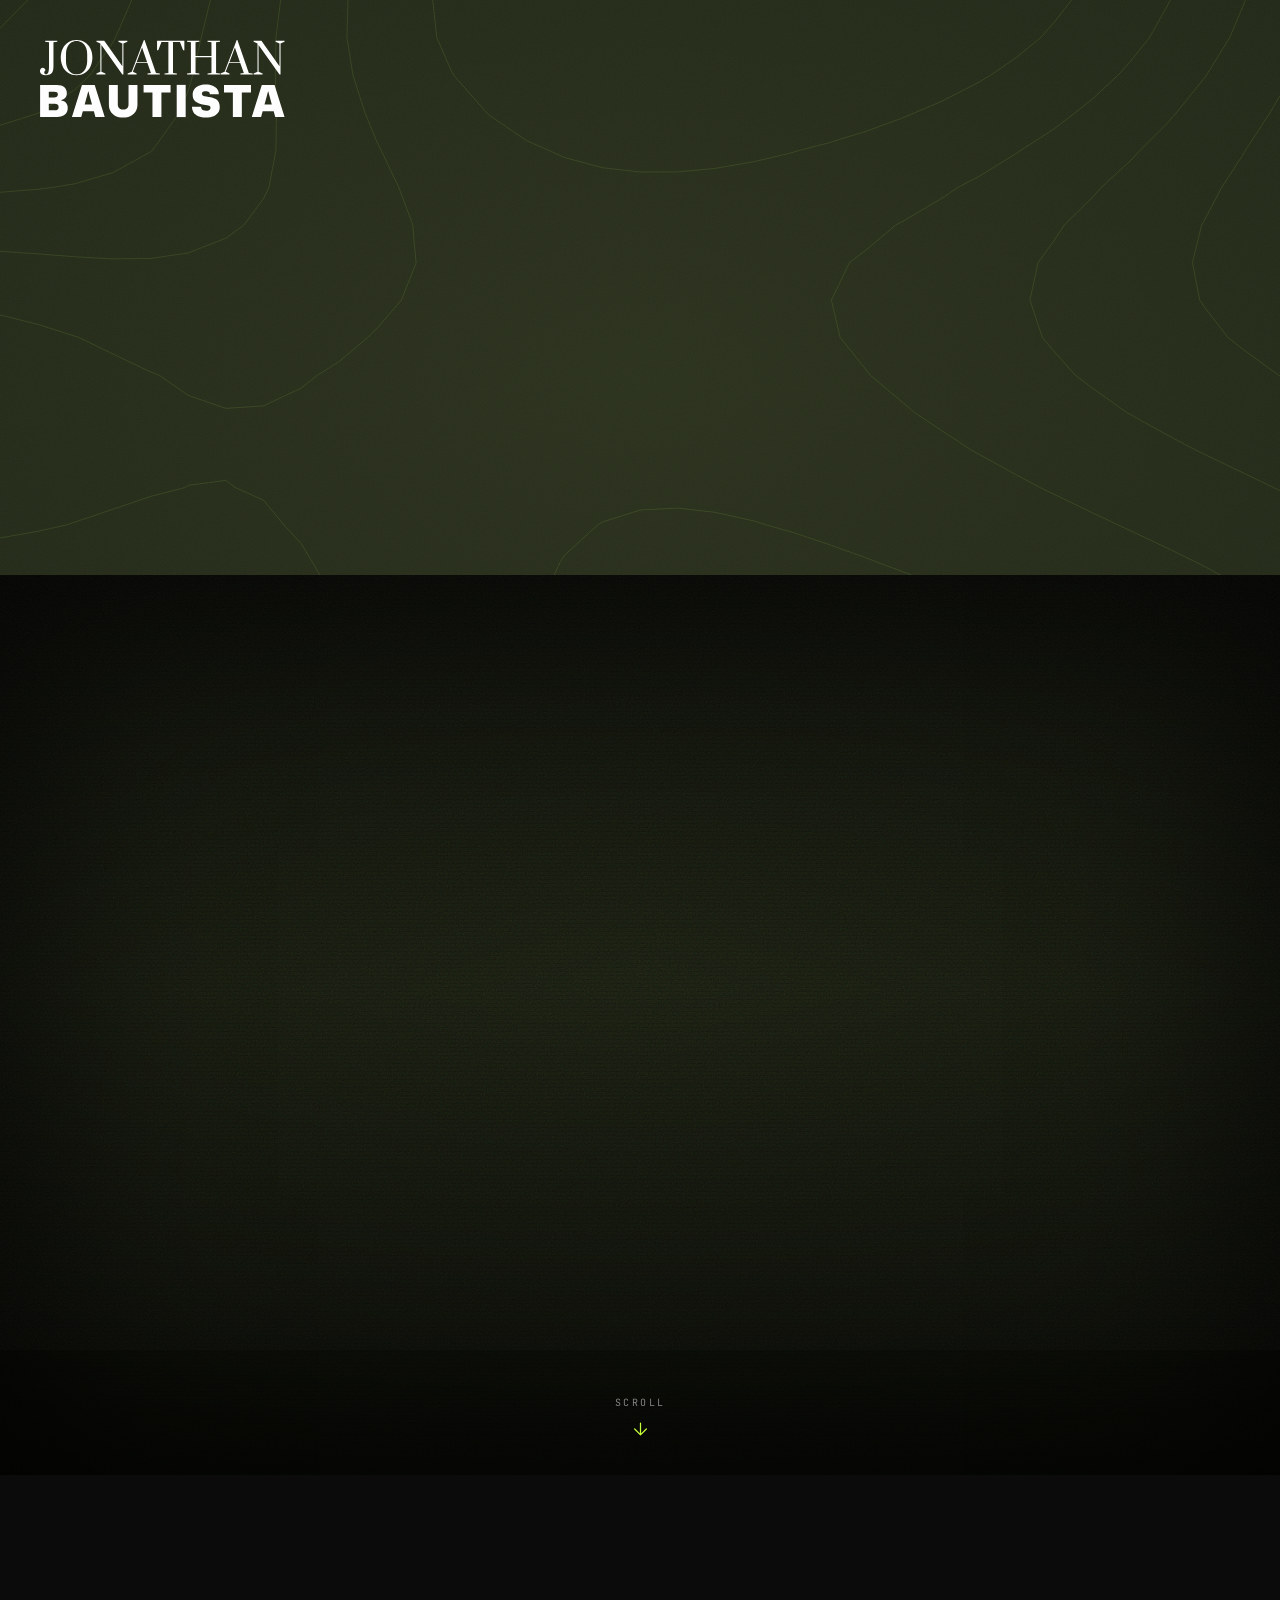
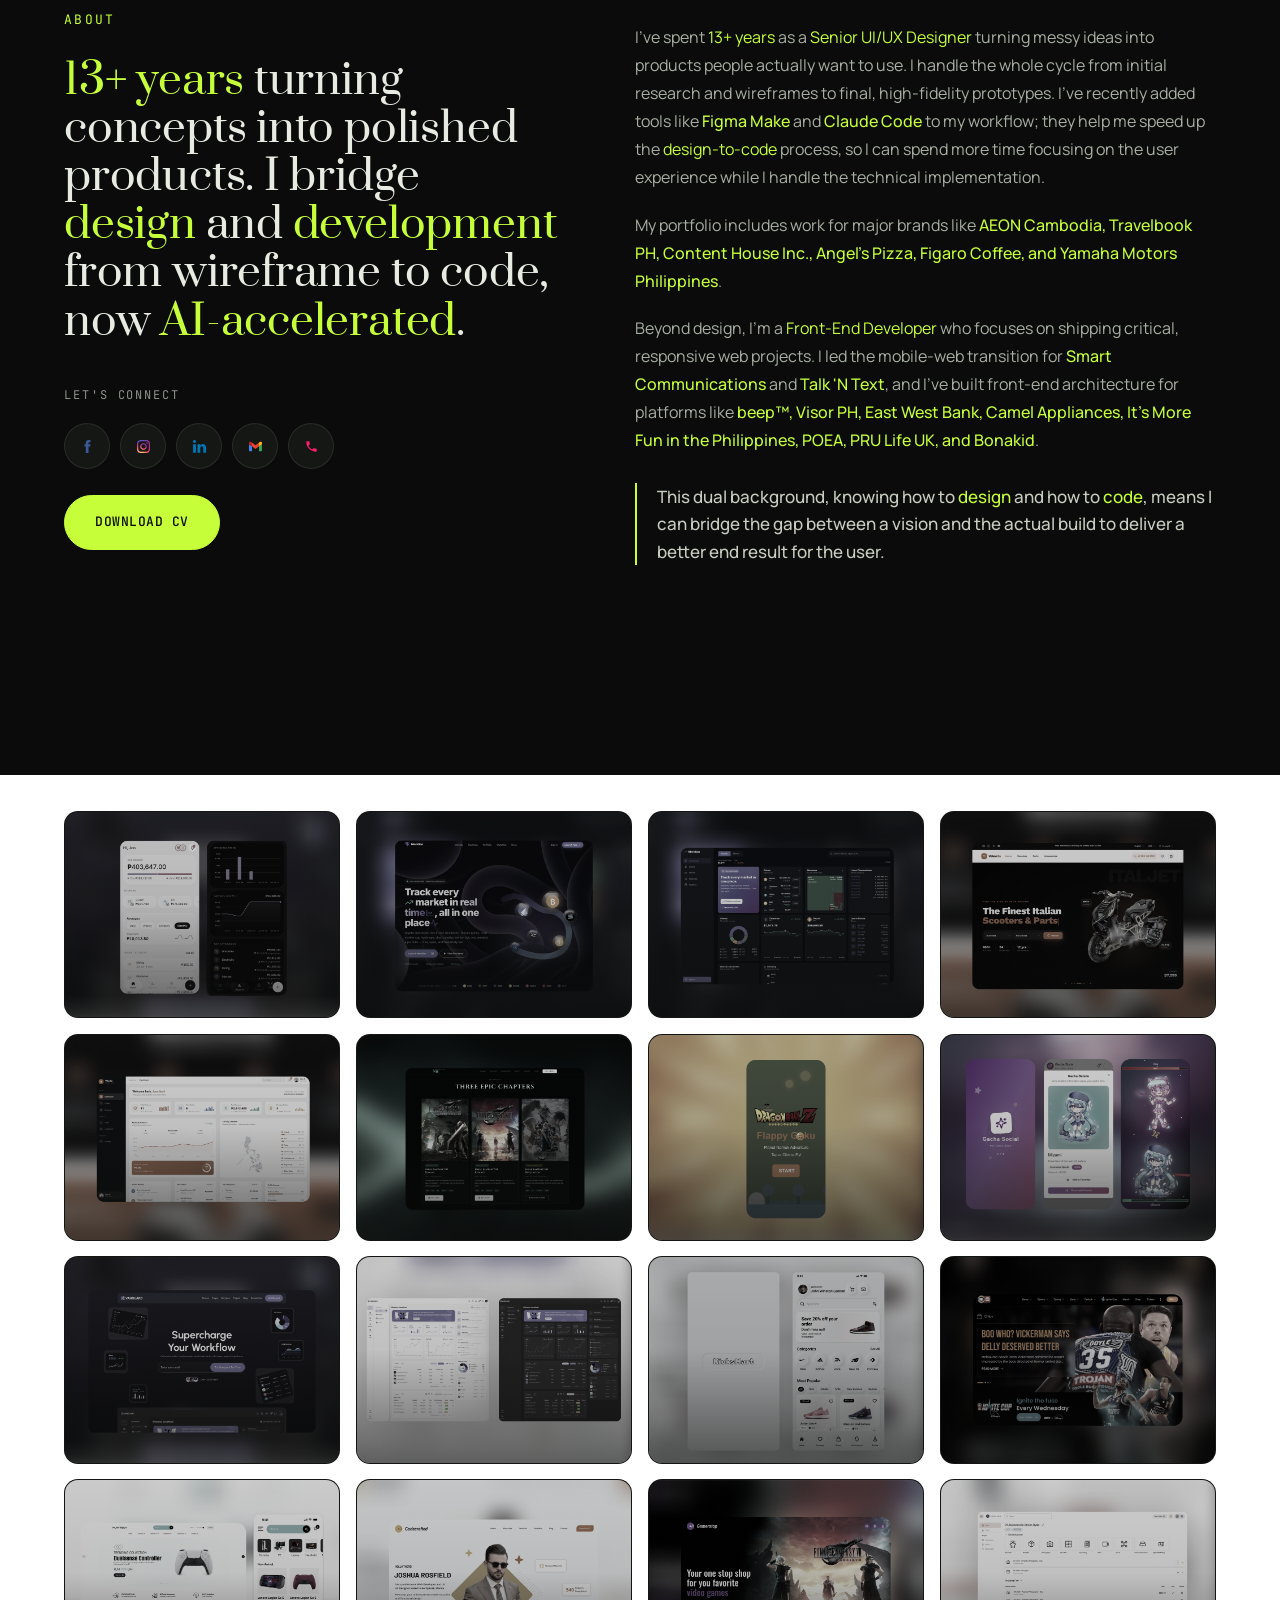
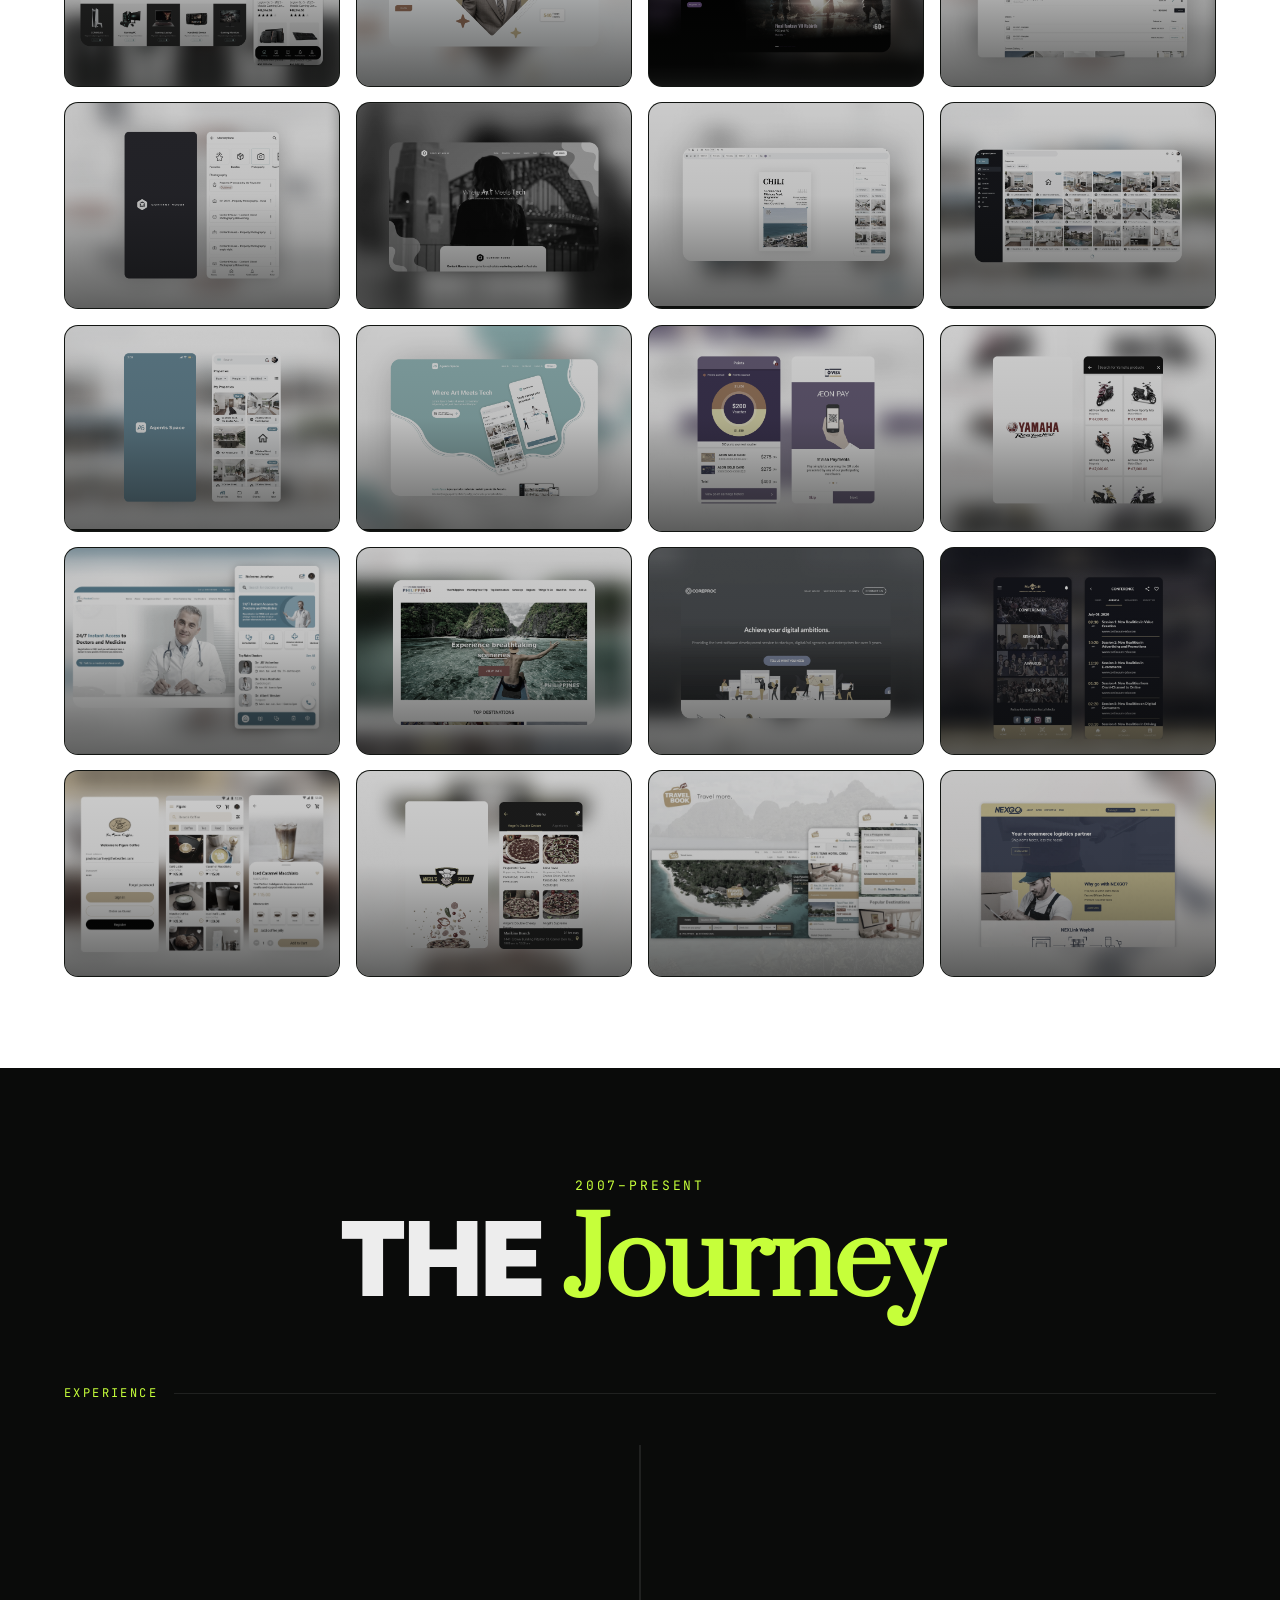
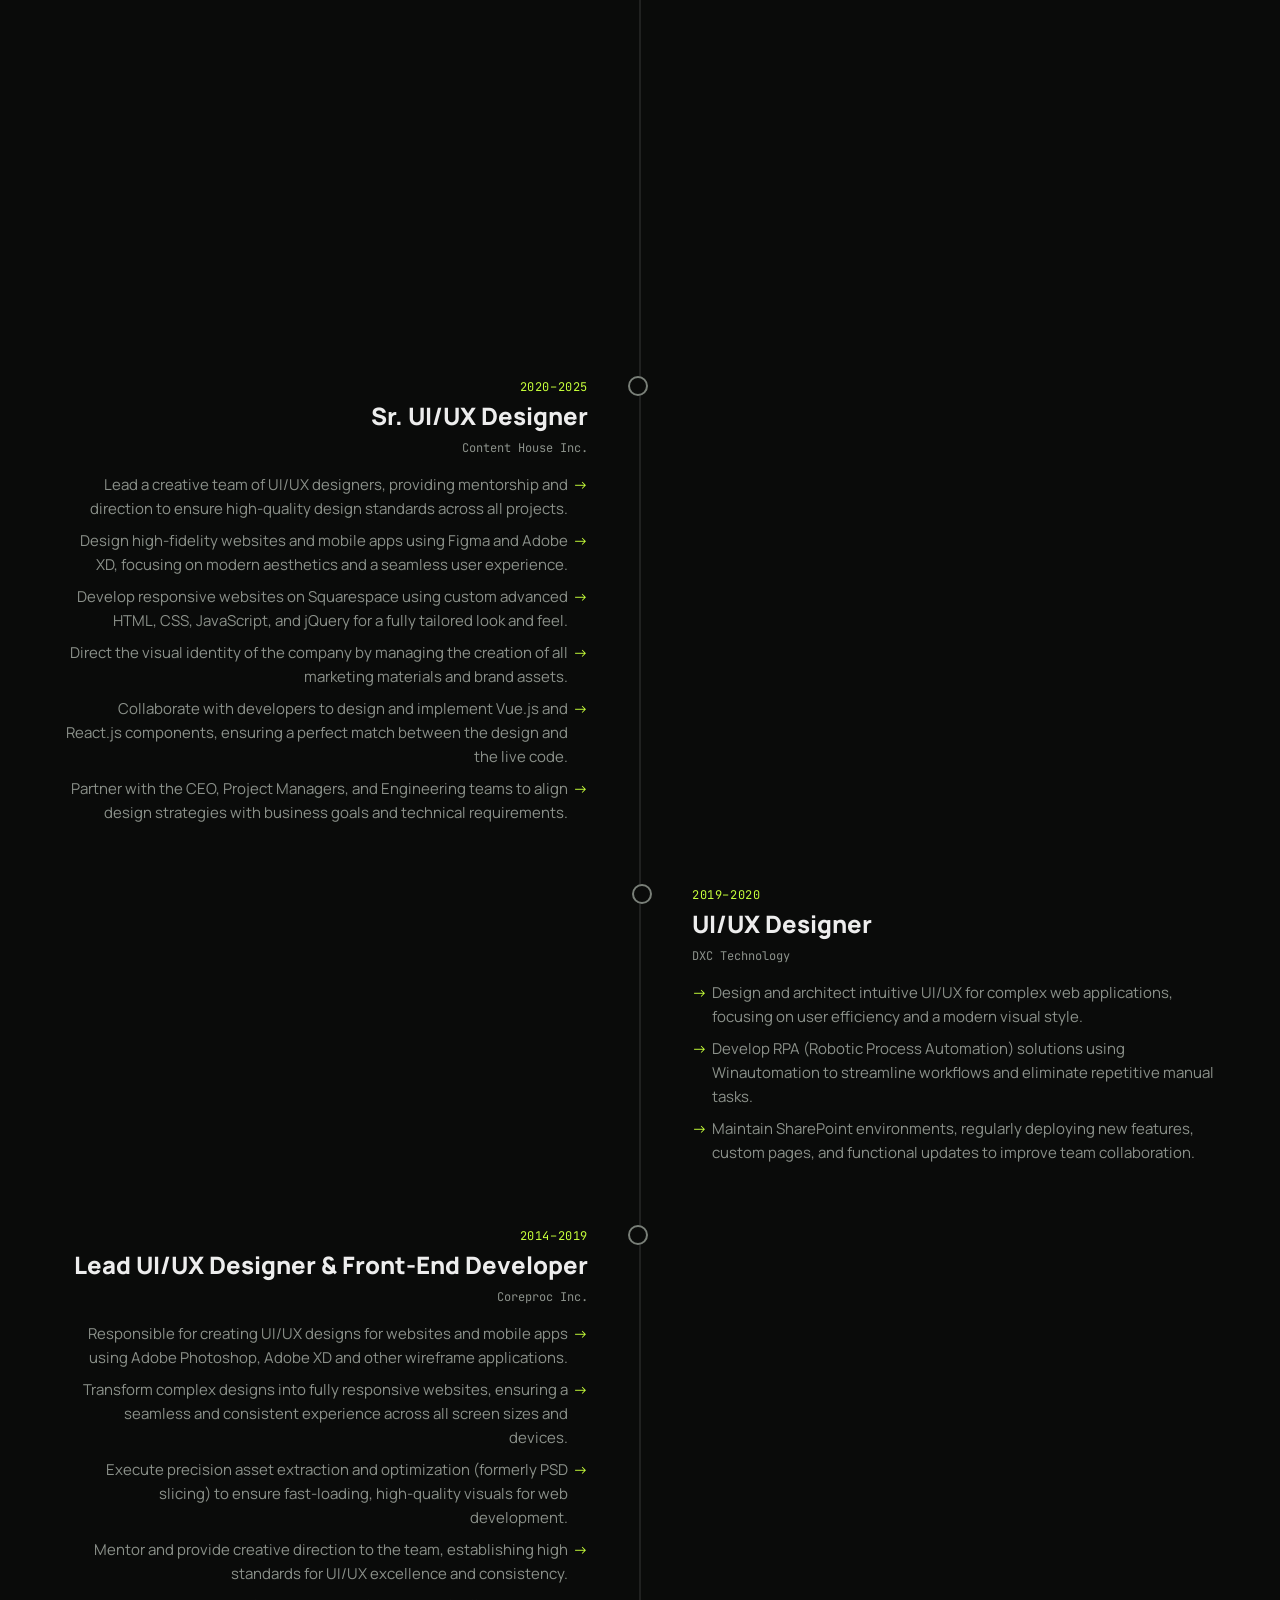
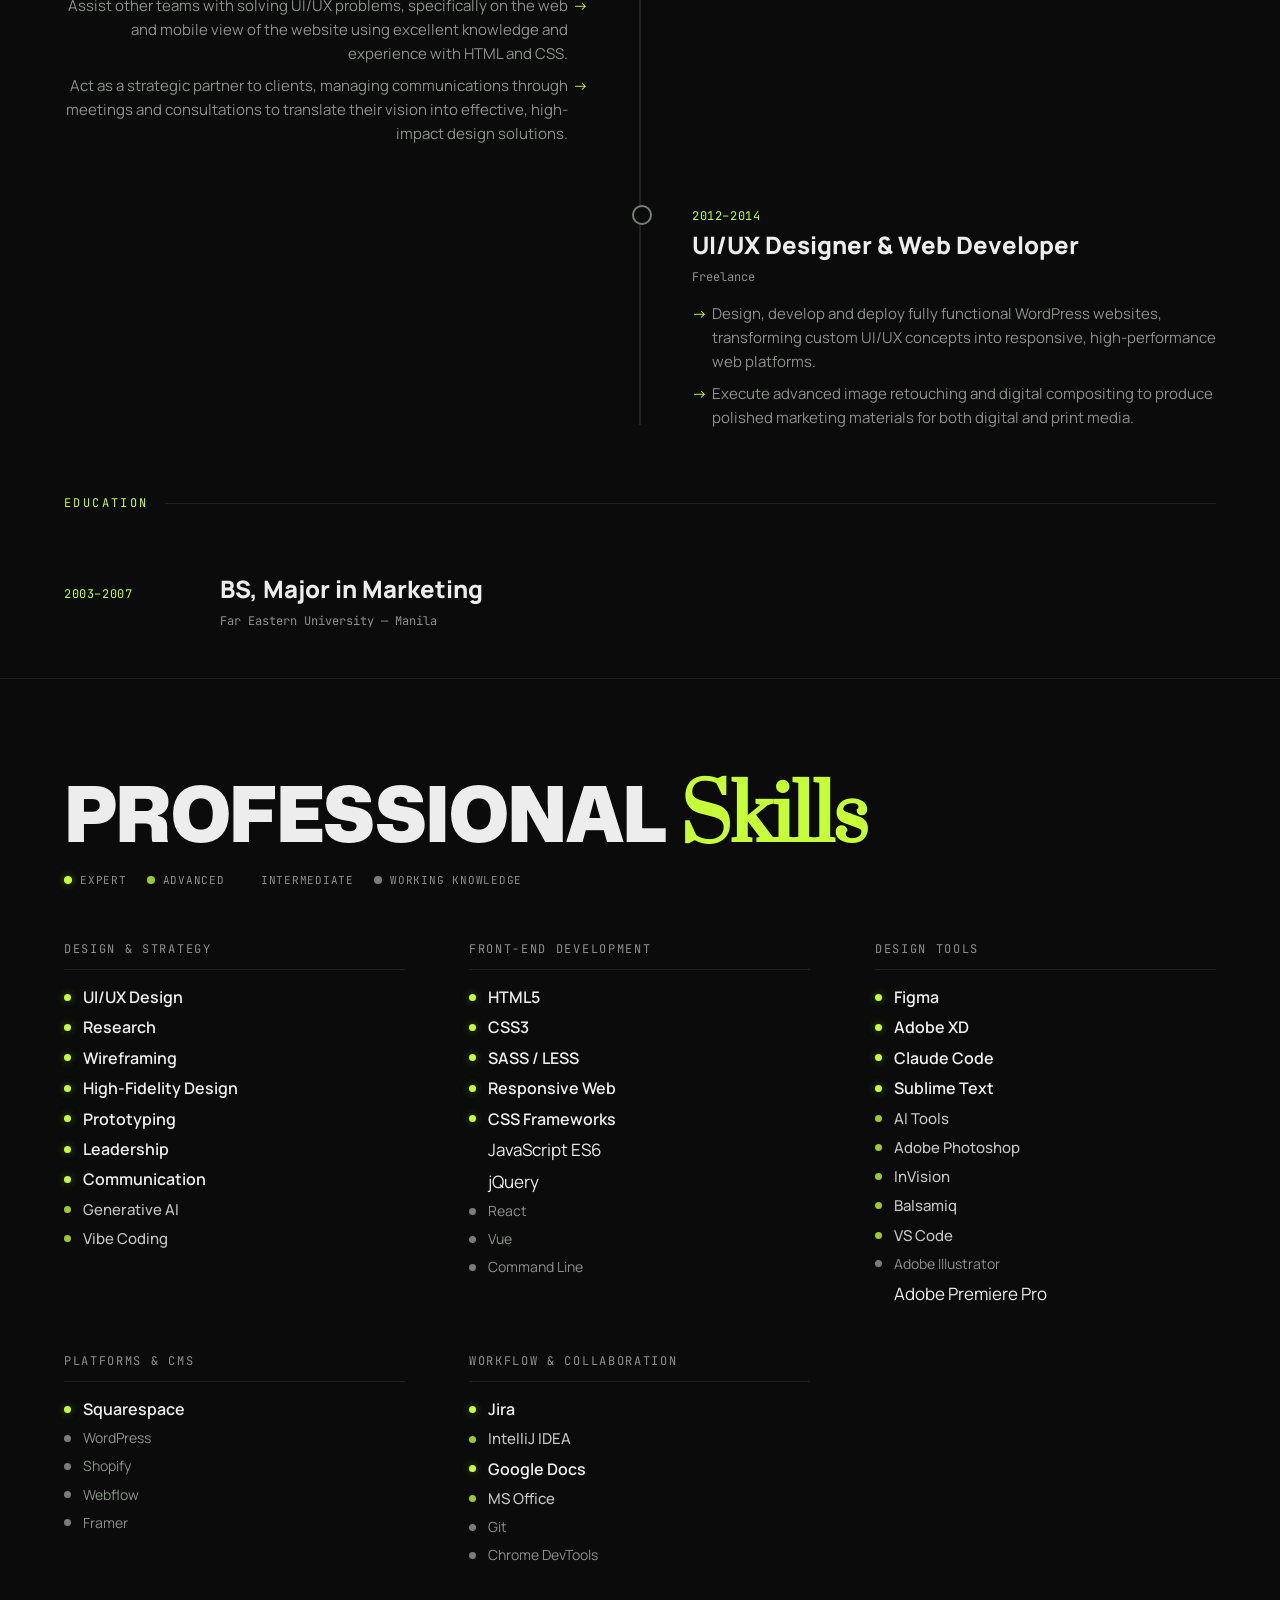
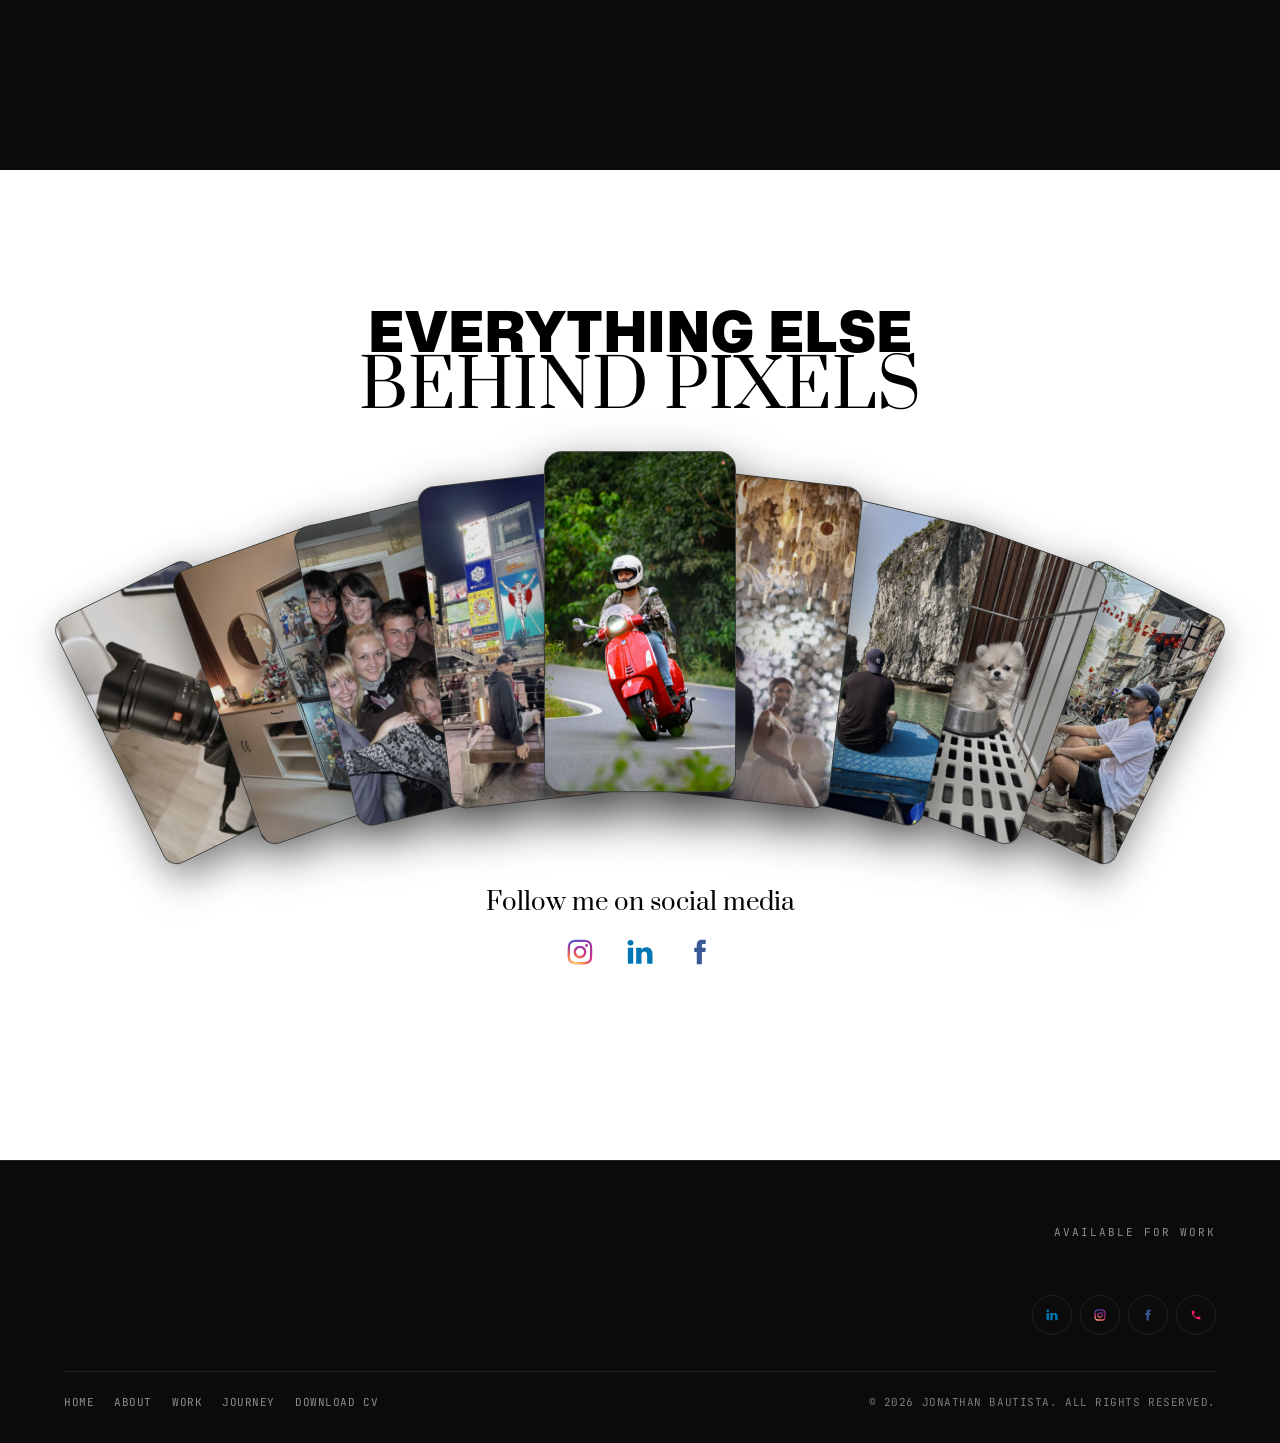
==== commit ce2bc0aa: "fix: unify live build link label across all projects Website link button now consistently reads "Liv" ====
--- a/index.html
+++ b/index.html
@@ -1274,9 +1274,9 @@
                 class="website-link"
                 target="_blank"
                 rel="noopener"
-                aria-label="Visit website"
+                aria-label="Visit live build"
                 ><img src="assets/img/web-icon.svg" alt="" /><span
-                  >Website</span
+                  >Live build</span
                 ></a
               >
               <a
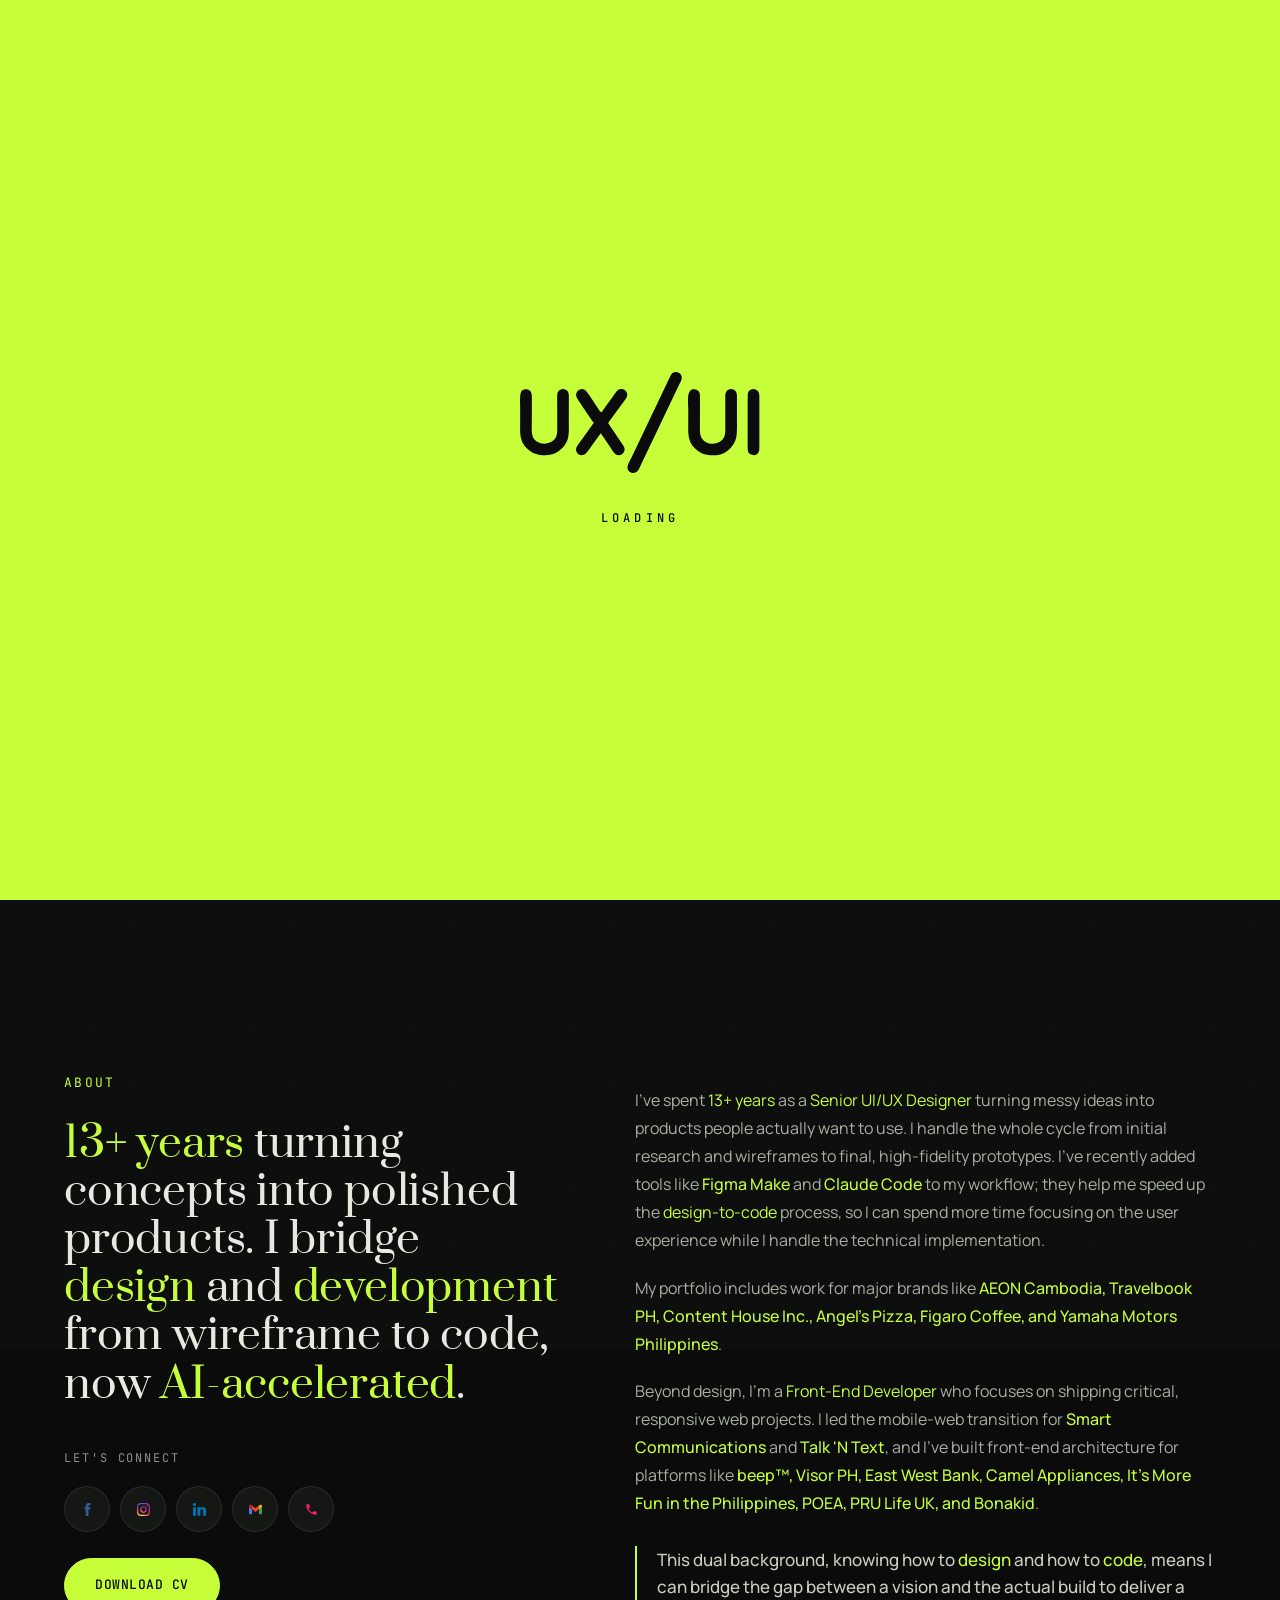
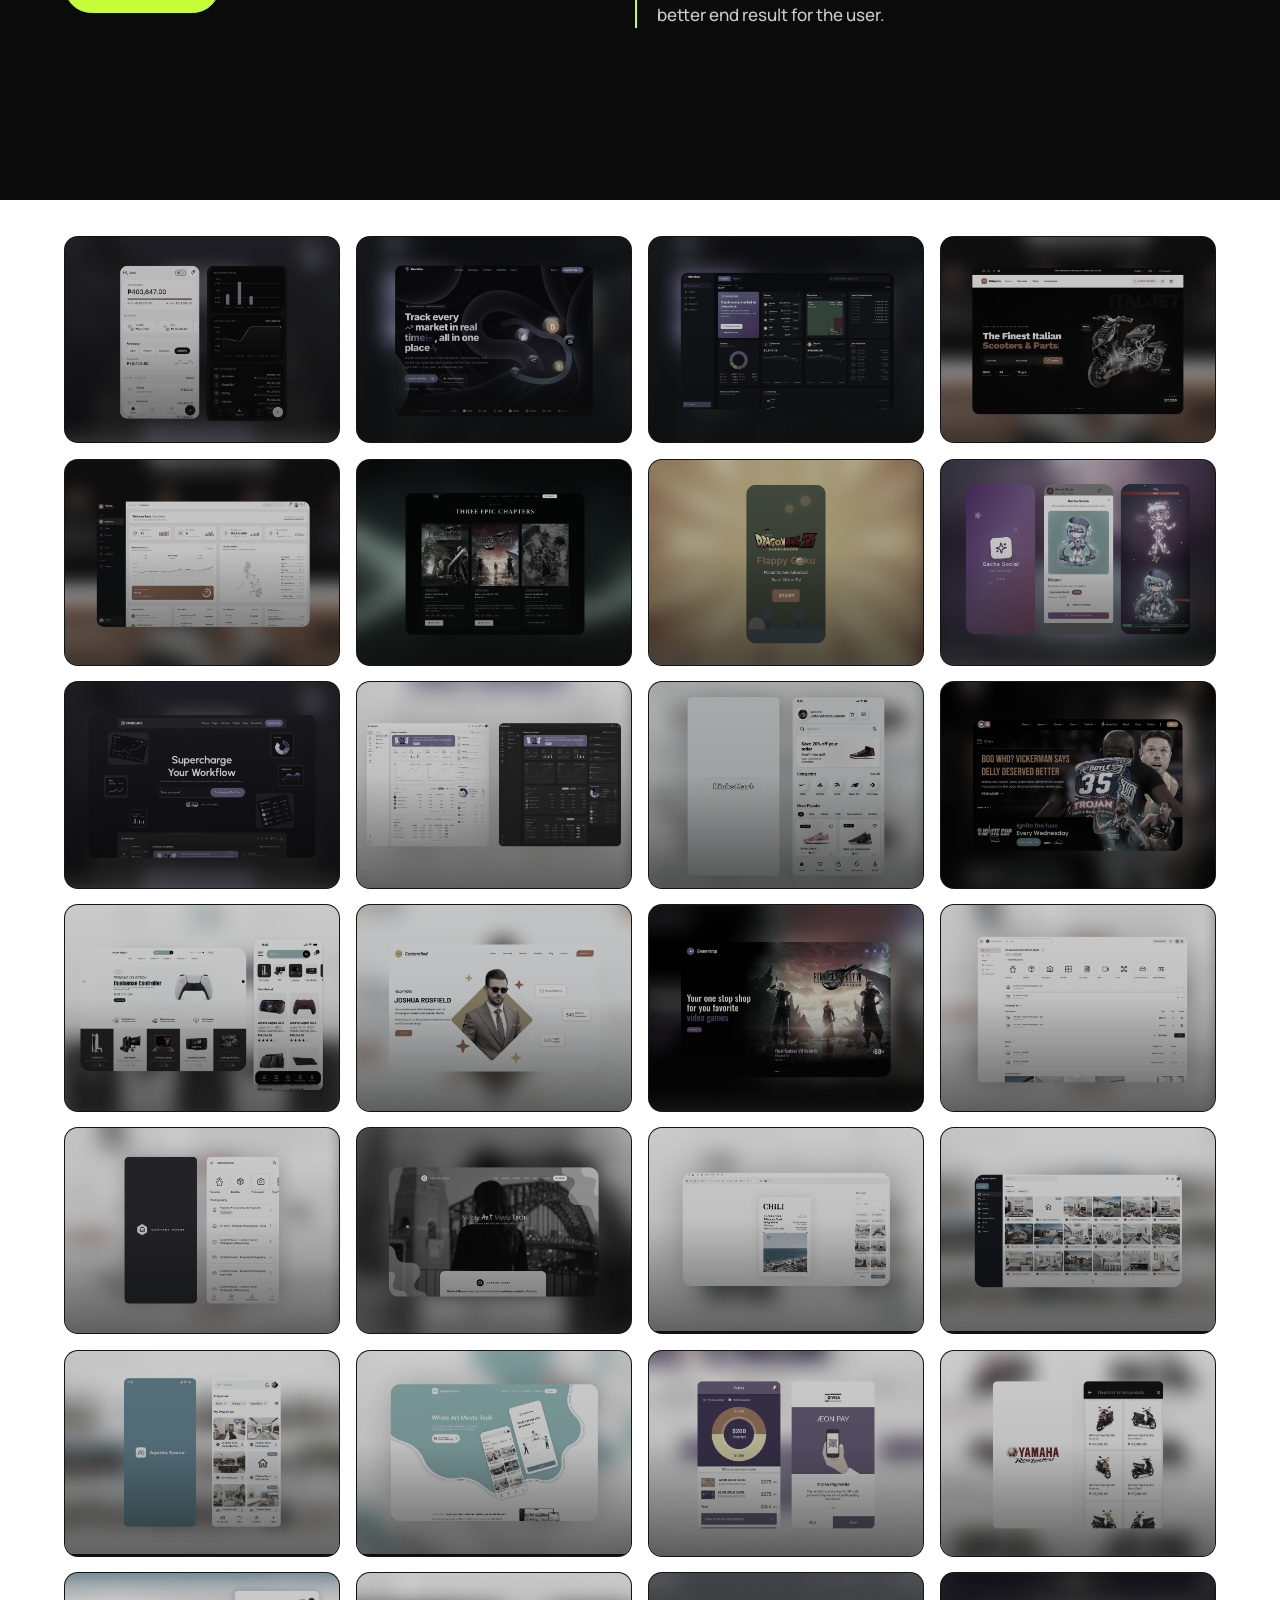
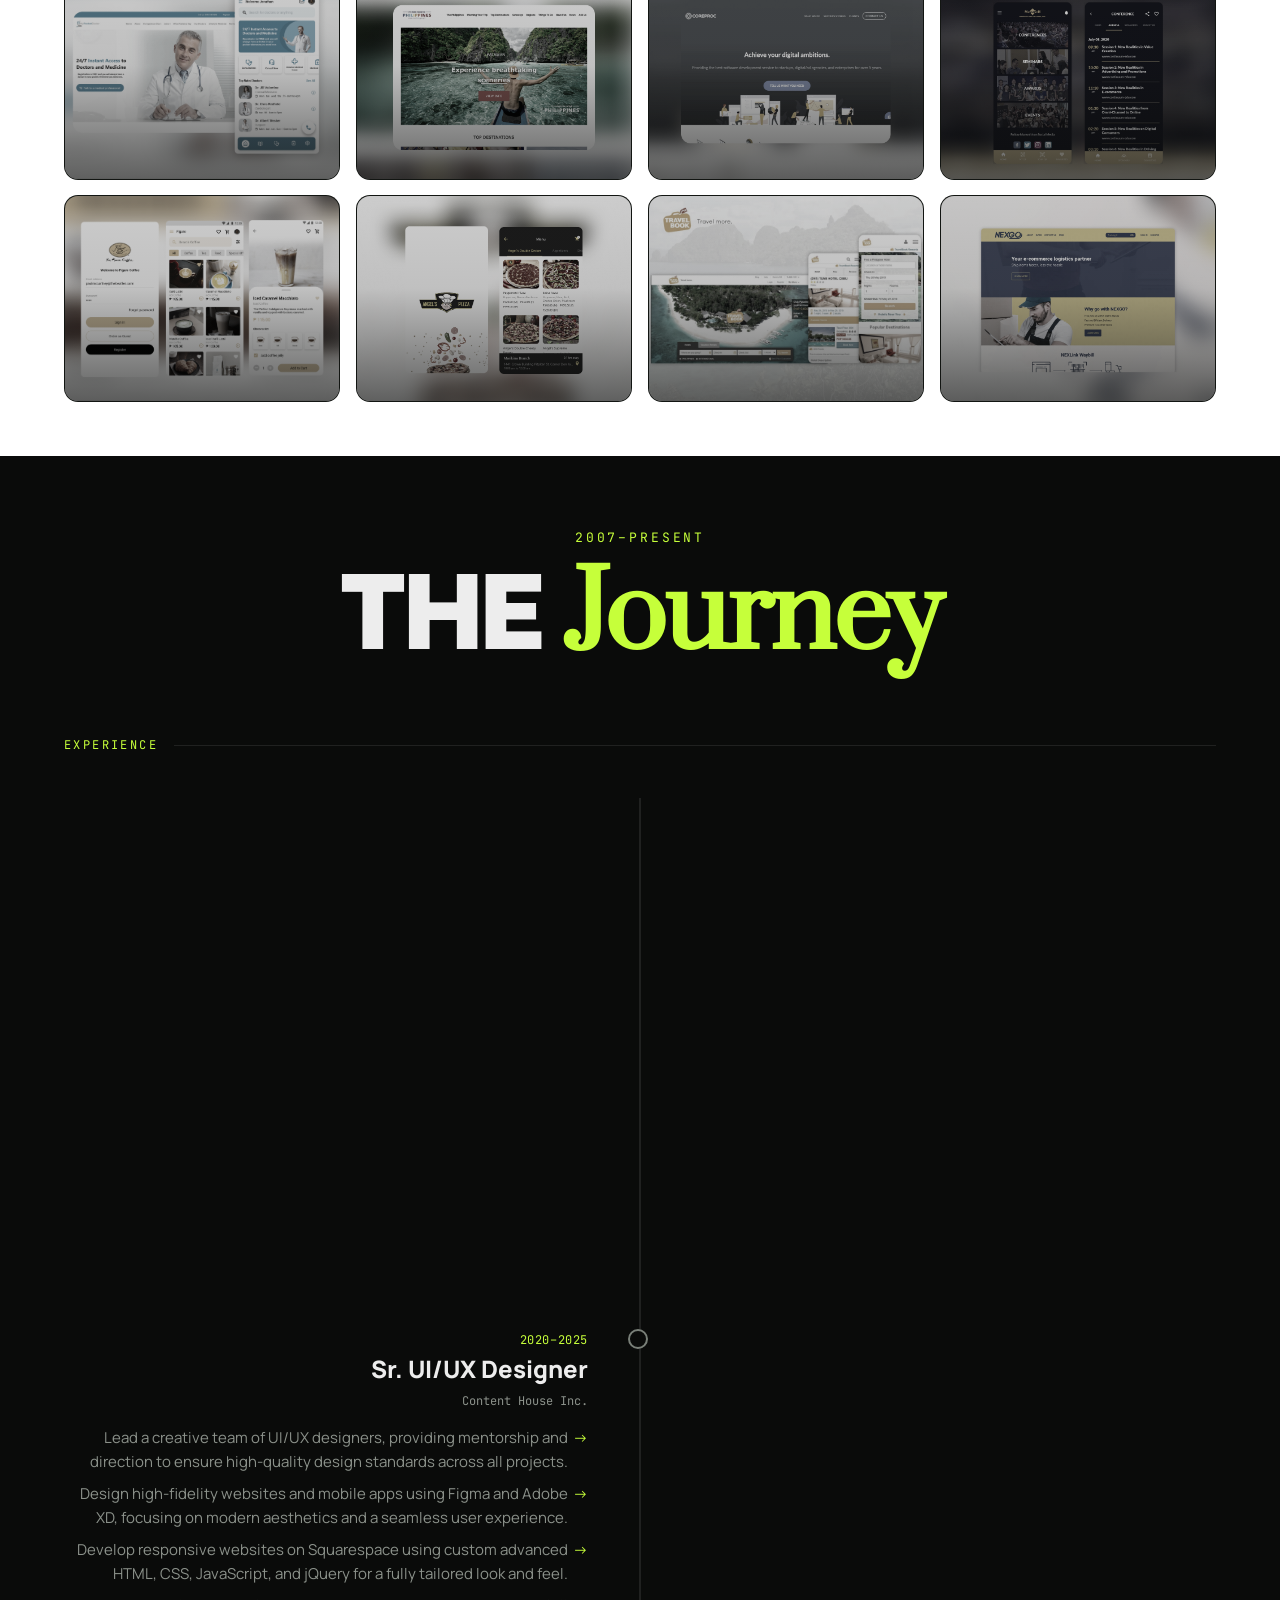
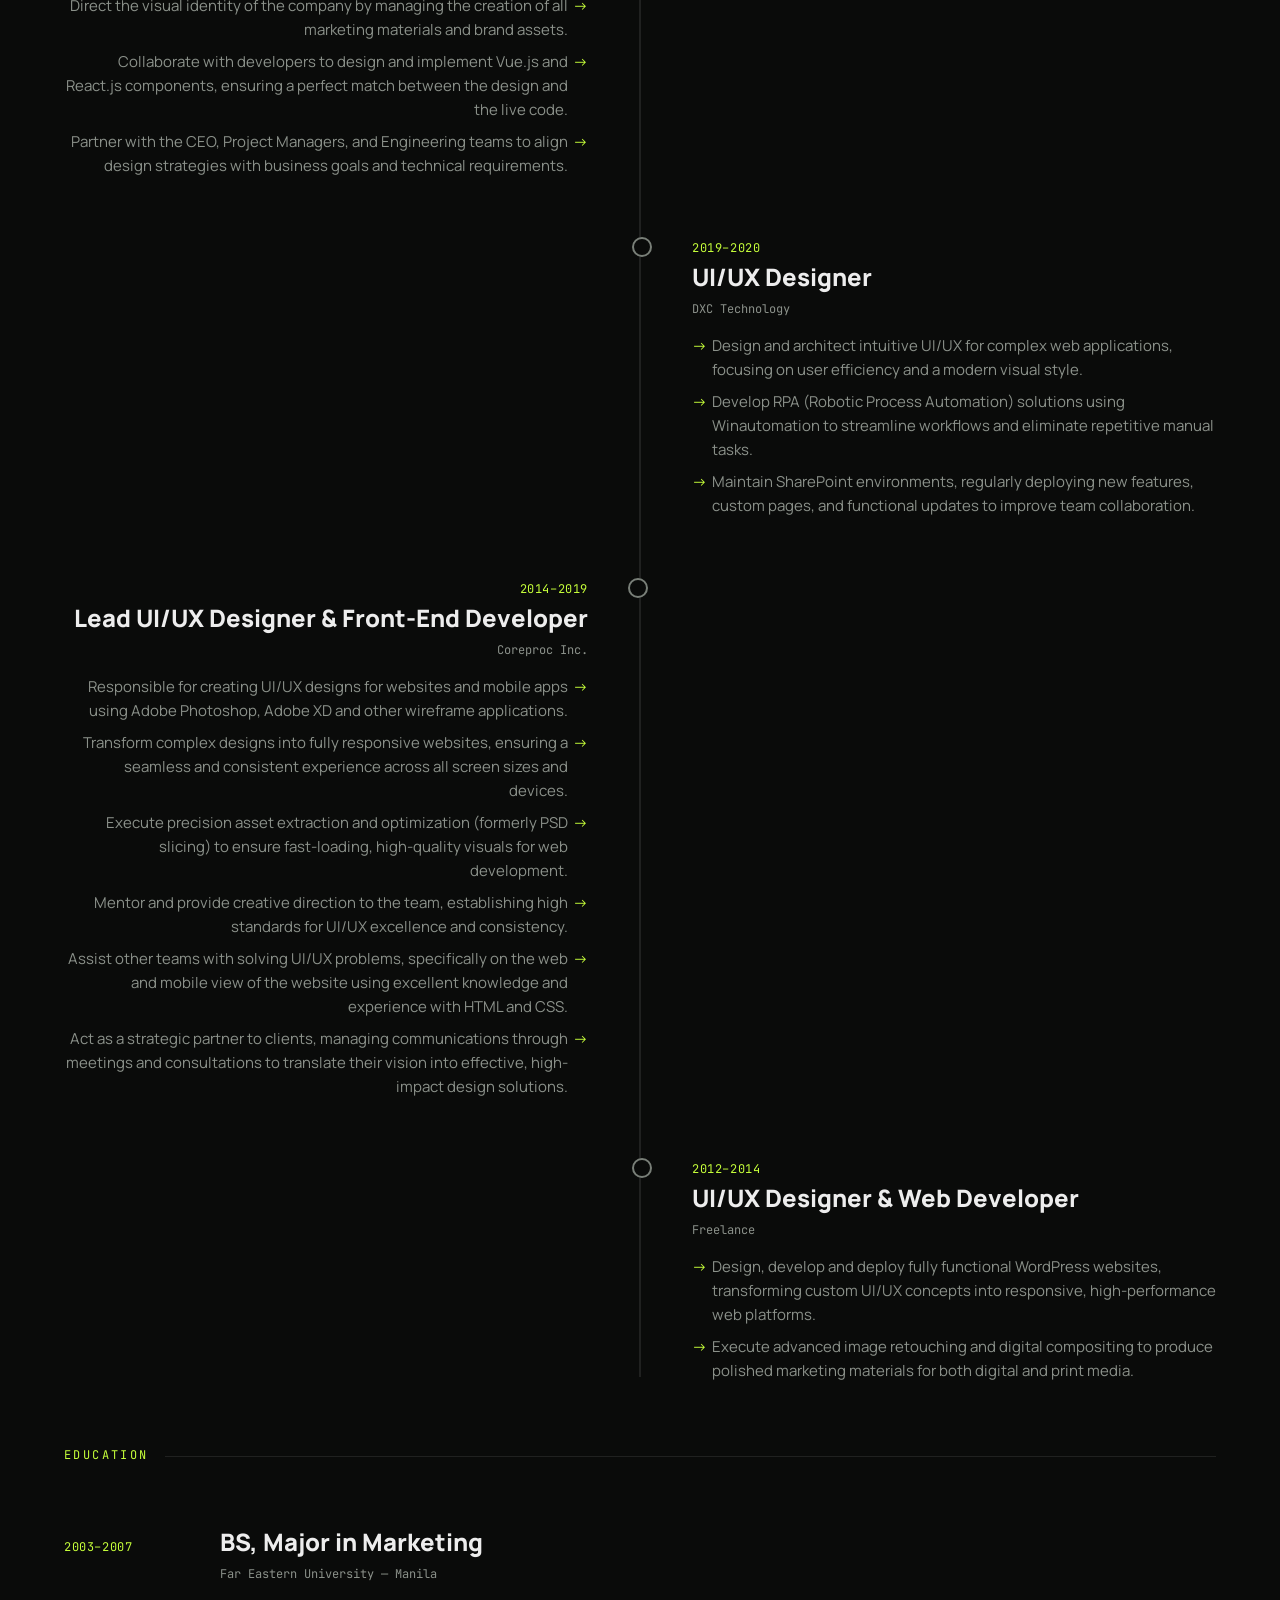
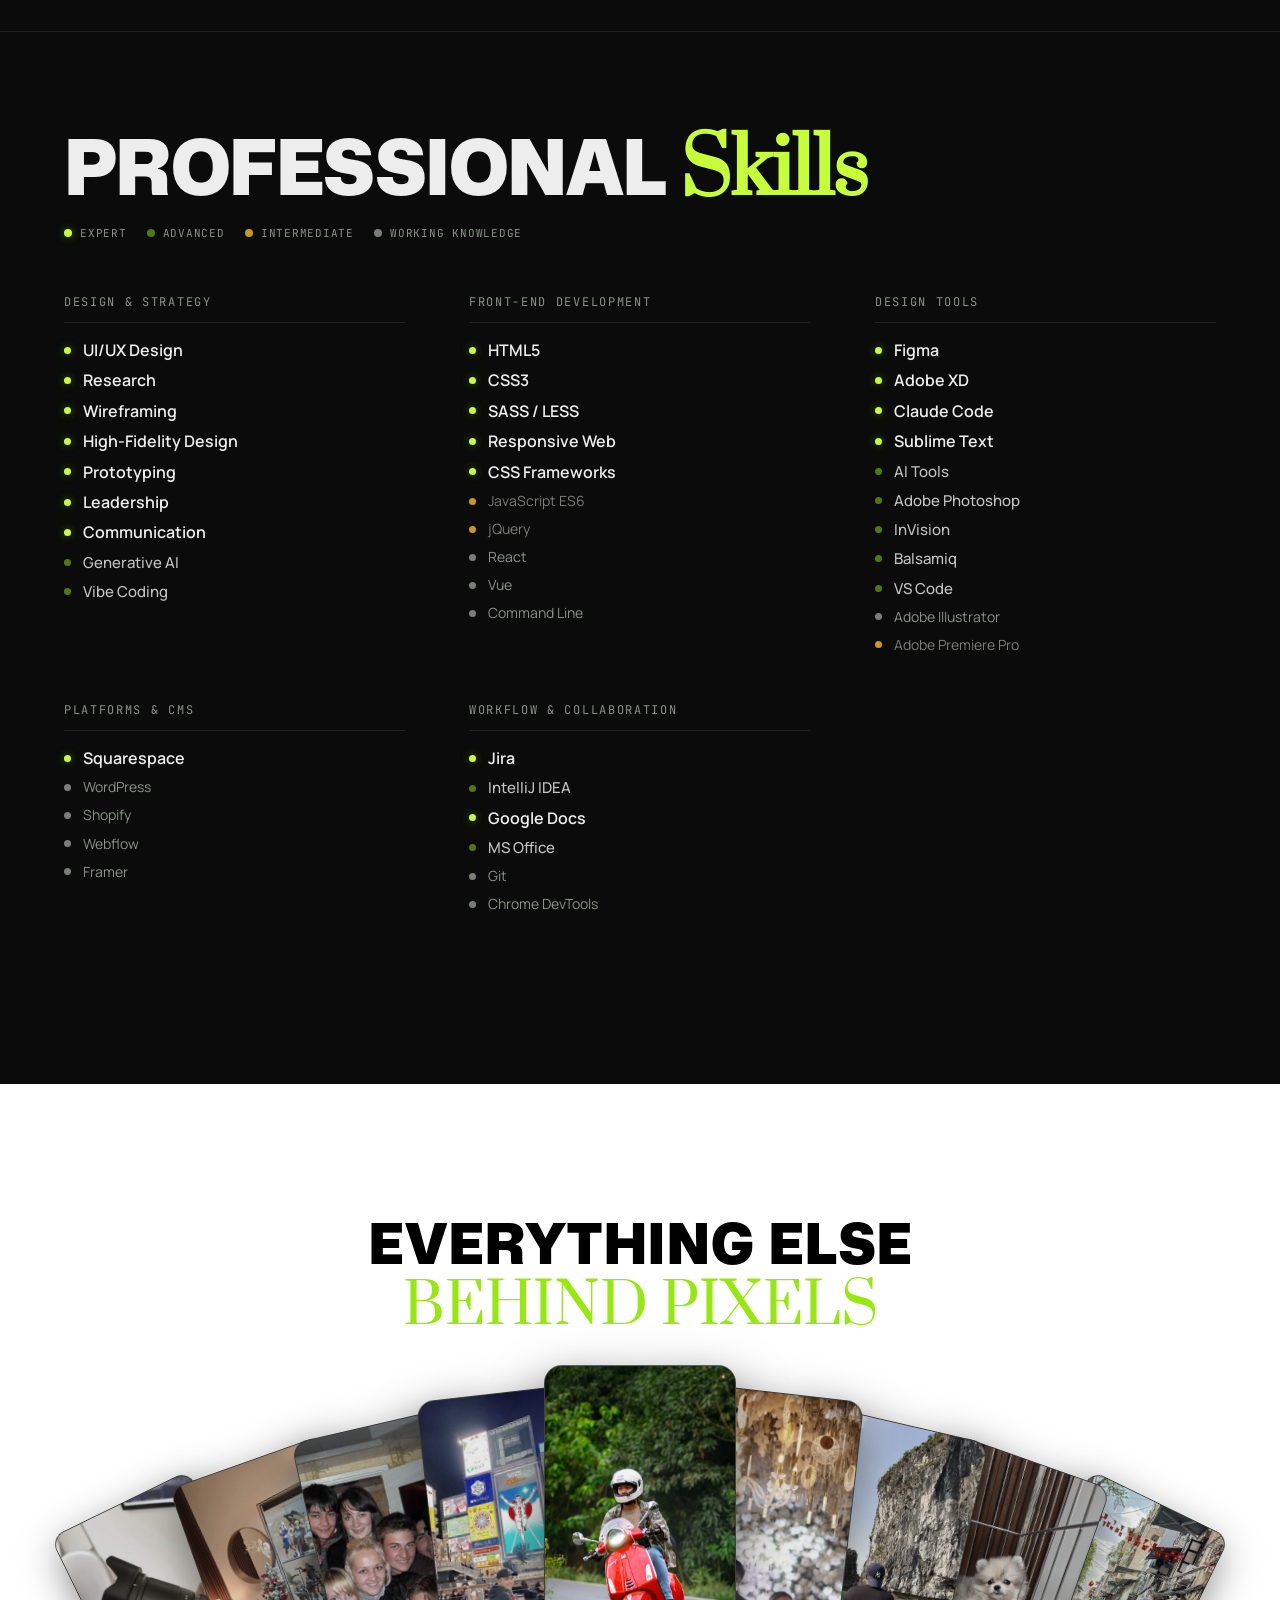
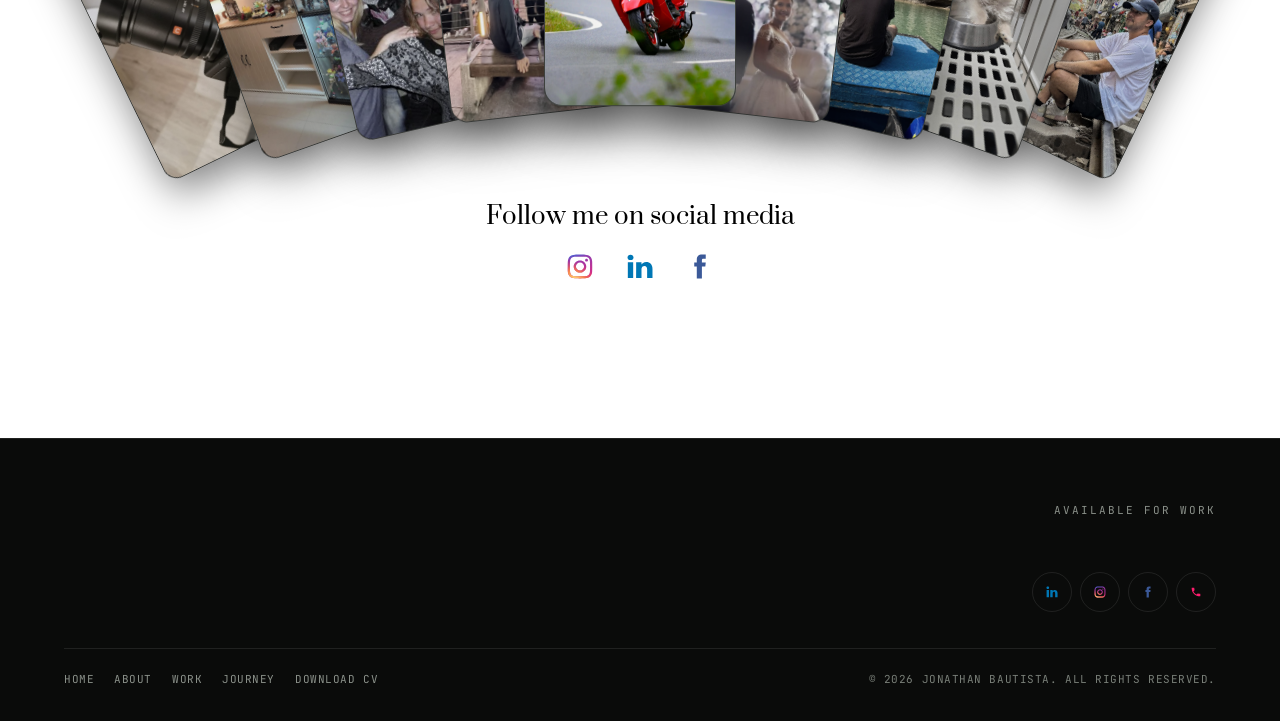
==== commit 75063b92: "feat: add real bullet-list formatting to project modal descriptions Modal description now supports r" ====
--- a/index.html
+++ b/index.html
@@ -1242,7 +1242,7 @@
           <div class="modal__media"><img id="modal-img" src="" alt="" /></div>
           <div class="modal__info">
             <h2 id="modal-title"></h2>
-            <p id="modal-desc"></p>
+            <div id="modal-desc"></div>
             <div class="modal__details">
               <div>
                 <span class="modal__label">Created</span
--- a/assets/style.css
+++ b/assets/style.css
@@ -341,10 +341,10 @@
   box-shadow: 0 0 0 4px var(--accent-glow);
 }
 /* Social cards */
-a.social-card:focus-visible {
+.social-card:focus-visible {
   outline: none;
 }
-a.social-card:focus-visible .social-card__inner {
+.social-card:focus-visible .social-card__inner {
   outline: 2px solid var(--accent);
   outline-offset: 3px;
   box-shadow: 0 0 0 5px var(--accent-glow);
@@ -370,6 +370,7 @@
   left: 40px;
   z-index: 1100;
   pointer-events: none;
+  mix-blend-mode: difference;
 }
 .nav__logo-link {
   display: block;
@@ -380,14 +381,9 @@
   display: block;
   width: 245px;
   height: 78px;
-  /* Fill colour is driven by JS (updateLogoColor) to follow the background it
-     sits over: dark bg → white, light bg → black, olive bg → #e7fcb0. The
-     short transition smooths the few discrete hand-offs (panel edge, card
-     flip, entering the dark page) while scrubbed zones update per frame. */
   background-color: #ffffff;
-  transition: background-color 0.3s ease;
-  -webkit-mask-image: url('img/logo.svg');
-  mask-image: url('img/logo.svg');
+  -webkit-mask-image: url("img/logo.svg");
+  mask-image: url("img/logo.svg");
   -webkit-mask-repeat: no-repeat;
   mask-repeat: no-repeat;
   -webkit-mask-size: contain;
@@ -396,15 +392,14 @@
   mask-position: left center;
 }
 
-
 @media (max-width: 768px) {
   .nav {
     top: 20px;
     left: 20px;
   }
   .nav__logo {
-    width: 140px;
-    height: 45px;
+    width: 118px;
+    height: 38px;
   }
 }
 
@@ -479,7 +474,8 @@
   height: 100%;
   object-fit: cover;
   z-index: 1;
-  filter: contrast(1.22) saturate(0.68) sepia(0.42) brightness(0.78) hue-rotate(-8deg);
+  filter: contrast(1.22) saturate(0.68) sepia(0.42) brightness(0.78)
+    hue-rotate(-8deg);
 }
 
 /* Mood tint — keeps the footage moody so the green name pops */
@@ -531,11 +527,21 @@
   animation: vhsFlicker 0.12s steps(1) infinite;
 }
 @keyframes vhsFlicker {
-  0%   { opacity: 1; }
-  45%  { opacity: 0.94; }
-  50%  { opacity: 1; }
-  90%  { opacity: 0.97; }
-  100% { opacity: 1; }
+  0% {
+    opacity: 1;
+  }
+  45% {
+    opacity: 0.94;
+  }
+  50% {
+    opacity: 1;
+  }
+  90% {
+    opacity: 0.97;
+  }
+  100% {
+    opacity: 1;
+  }
 }
 
 /* Cinematic vignette frame */
@@ -595,6 +601,65 @@
   filter: blur(1px);
 }
 
+/* ---------- Mobile hero wordmark (JONATHAN BAUTISTA) ----------
+   Desktop hides this — there the shrinking video + top-left nav logo carry the
+   hero. On phones the hero is static, so the wordmark sits over the photo with
+   the signature grouped directly beneath it. Both reveal on splash exit via
+   the "hero:intro" handler in script.js. */
+.hero__name {
+  display: none;
+}
+@media (max-width: 880px) {
+  .hero__name {
+    display: block;
+    position: absolute;
+    left: 50%;
+    top: 50%;
+    /* translateX(-50%) centers horizontally; the translateY pair anchors the
+       wordmark above the 50% line and adds the +24px pre-reveal slide offset. */
+    transform: translateX(-50%) translateY(-100%) translateY(24px);
+    width: min(60vw, 300px);
+    aspect-ratio: 333 / 106;
+    background-color: #ffffff;
+    -webkit-mask: url("img/logo.svg") no-repeat center bottom / contain;
+    mask: url("img/logo.svg") no-repeat center bottom / contain;
+    z-index: 21;
+    opacity: 0;
+    transition:
+      opacity 0.7s cubic-bezier(0.22, 1, 0.36, 1),
+      transform 0.7s cubic-bezier(0.22, 1, 0.36, 1);
+  }
+  /* Revealed state — slides up into its resting position. */
+  .js .hero__name.is-in {
+    opacity: 1;
+    transform: translateX(-50%) translateY(-100%) translateY(0);
+  }
+  /* No JS (or reduced motion): show it in place, no entrance. */
+  html:not(.js) .hero__name {
+    opacity: 1;
+    transform: translateX(-50%) translateY(-100%) translateY(0);
+  }
+  .js .hero__sig-mp {
+    transition: stroke-dashoffset 1.3s cubic-bezier(0.65, 0, 0.35, 1);
+  }
+  /* Nav logo is hidden while the hero fills the screen (the wordmark above
+     stands in for it); it fades in top-left once the user scrolls past the
+     hero. Toggled by onScroll() in script.js. */
+  .nav__logo {
+    transition: opacity 0.4s ease;
+  }
+  .nav.nav--hero .nav__logo {
+    opacity: 0;
+    pointer-events: none;
+  }
+}
+@media (max-width: 880px) and (prefers-reduced-motion: reduce) {
+  .hero__name {
+    opacity: 1;
+    transform: translateX(-50%) translateY(-100%) translateY(0);
+  }
+}
+
 /* ---------- Section rhythm ---------- */
 section {
   position: relative;
@@ -608,8 +673,8 @@
 .clients,
 .resume,
 .socials {
-  padding-top: clamp(80px, 12vh, 140px);
-  padding-bottom: clamp(60px, 10vh, 120px);
+  padding-top: clamp(48px, 8vh, 96px);
+  padding-bottom: clamp(40px, 6vh, 80px);
   position: relative;
   z-index: 2;
   background: var(--bg);
@@ -631,14 +696,18 @@
 }
 
 /* White-bg overrides: title and links need dark ink for contrast */
-.socials .socials__title { color: #000; font-family: var(--heading); font-size: clamp(32px, 5vw, 56px); }
+.socials .socials__title {
+  color: #000;
+  font-family: var(--heading);
+  font-size: clamp(32px, 5vw, 56px);
+}
 .socials .socials__sub {
   font-family: var(--display);
-  color: #000;
-  font-size: 66px;
+  color: #96e80f;
+  font-size: clamp(32px, 5vw, 56px);
   text-transform: uppercase;
   transform: none;
-  margin: 0;
+  margin: 12px 0 0;
 }
 
 /* Scroll-stack: sections that slide up over the pinned HOF sit above it */
@@ -655,7 +724,6 @@
 .footer {
   z-index: 4;
 }
-
 
 /* Pinned stage — title stays put while the deck fans out on scroll */
 .socials__stage {
@@ -716,33 +784,14 @@
   object-fit: cover;
   display: block;
 }
-.social-card__tag {
-  position: absolute;
-  left: 10px;
-  bottom: 10px;
-  font-family: var(--mono);
-  font-size: 11px;
-  letter-spacing: 0.04em;
-  color: var(--bg);
-  background: var(--accent);
-  padding: 5px 9px;
-  border-radius: 999px;
-  opacity: 0;
-  transform: translateY(8px);
-  transition:
-    opacity 0.4s var(--ease),
-    transform 0.4s var(--ease);
-}
-/* Colour + glow reveal (also fires the tag) — harmless on touch, so global. */
-.social-card:hover .social-card__inner {
+/* Colour + glow reveal — fires on hover (desktop pointer) and on .is-active,
+   the class a tap toggles (touch). Same treatment on every device. */
+.social-card:hover .social-card__inner,
+.social-card.is-active .social-card__inner {
   filter: grayscale(0) brightness(1);
   box-shadow:
     0 30px 70px rgba(0, 0, 0, 0.6),
     0 0 0 1px var(--accent-glow);
-}
-.social-card:hover .social-card__tag {
-  opacity: 1;
-  transform: translateY(0);
 }
 
 /* Lando-style focus — only on real pointers, only when the fan is live.
@@ -765,6 +814,23 @@
   .social-card:hover ~ .social-card .social-card__inner {
     transform: translateX(var(--push));
   }
+}
+/* Tap focus — same lift/scale + neighbour-part on ANY viewport (the cards no
+   longer link out, so a tap simply spotlights the chosen thumbnail). The active
+   card also pops above the fan so a tapped outer card isn't hidden by neighbours. */
+.social-card.is-active {
+  /* !important beats the inline z-index GSAP/JS sets per card in the fan */
+  z-index: 200 !important;
+}
+.social-card.is-active .social-card__inner {
+  transform: translateY(calc(-1 * var(--lift)))
+    scale(calc(1.18 * var(--inv-scale, 1)));
+}
+.social-card:has(~ .social-card.is-active) .social-card__inner {
+  transform: translateX(calc(-1 * var(--push)));
+}
+.social-card.is-active ~ .social-card .social-card__inner {
+  transform: translateX(var(--push));
 }
 .social-card--feature .social-card__inner {
   filter: grayscale(0) brightness(1);
@@ -1043,6 +1109,17 @@
   position: relative;
   z-index: 2;
   height: 100vh; /* exact height eliminates gap below the back face */
+  background: #ffffff; /* prevents dark body bg bleeding through during the flip midpoint */
+}
+
+/* GSAP pin-spacers are transparent, so the dark body (--bg) bleeds through them.
+   We whiten ONLY the spacers of the white Work sections (not globally — that
+   whitened the dark hero spacer too): the .stage-about flip spacer (toggled by
+   initStageAbout once the flip reveals the white "Some of My Work" cover, removed
+   when scrolling back up to the dark About face) and the always-white .hof grid
+   spacer (which otherwise shows a dark band above the grid on wide/short screens). */
+.pin-spacer.is-work-white {
+  background: #fff;
 }
 
 /* Flip container — fills the section exactly */
@@ -1056,8 +1133,12 @@
   position: absolute;
   inset: 0;
   overflow: hidden;
-  padding-top: clamp(90px, 15vh, 170px);
-  padding-bottom: clamp(90px, 15vh, 170px);
+  background: var(--bg); /* front face carries its own dark bg */
+  display: flex;
+  flex-direction: column;
+  justify-content: center;
+  padding-top: clamp(60px, 8vh, 100px);
+  padding-bottom: clamp(60px, 8vh, 100px);
   box-sizing: border-box;
   transform-origin: center center;
   will-change: transform;
@@ -1078,13 +1159,13 @@
   will-change: transform;
 }
 .about__face--back .hof-cover__kicker {
-  color: #4a7c00;
+  color: #0a0b0a;
 }
 .about__face--back .hof-cover__title {
   color: #0a0b0a;
 }
 .about__face--back .hof-cover__title em {
-  color: #4a7c00;
+  color: #96e80f;
 }
 .about__face--back .hof-cover__lead {
   color: #4a5049;
@@ -1107,8 +1188,21 @@
   .about__face--front {
     position: relative;
     inset: unset;
+    z-index: 1; /* pinned copy sits below the cover that slides up over it */
     min-height: 100vh;
     display: block;
+  }
+  /* Back face: flip is disabled on mobile (JS). The cover scrolls up and over the
+     pinned about copy (scroll-stack, like Work → Socials), so it sits in normal
+     flow with a higher z-index and an opaque white background. Reset the
+     absolute/scaleX(0) base so it simply stacks and covers. */
+  .about__face--back {
+    position: relative;
+    inset: auto;
+    z-index: 2;
+    height: auto;
+    transform: none;
+    padding: clamp(64px, 12vh, 100px) clamp(32px, 6vw, 60px) 24px;
   }
 }
 
@@ -1316,6 +1410,7 @@
 .hof__more {
   text-align: center;
   margin-top: 50px;
+  margin-bottom: 32px;
 }
 
 /* ---------- LIVE BUILDS ---------- */
@@ -1649,12 +1744,13 @@
 
 .socials__follow-title {
   font-family: "Prata", Georgia, serif;
-  font-size: 24px;
+  font-size: clamp(17px, 4.6vw, 24px);
   font-weight: 400;
   line-height: 1.3;
   color: #000;
-  margin: 0 0 16px;
-  white-space: nowrap;
+  margin: 0 auto 16px;
+  max-width: 22ch;
+  text-wrap: balance;
 }
 
 .socials__follow-links {
@@ -1668,7 +1764,9 @@
   display: flex;
   align-items: center;
   justify-content: center;
-  transition: opacity 0.2s ease, transform 0.2s ease;
+  transition:
+    opacity 0.2s ease,
+    transform 0.2s ease;
 }
 
 .socials__follow-links a img {
@@ -1892,6 +1990,31 @@
   line-height: 1.75;
   margin-bottom: 24px;
 }
+.modal__info h4 {
+  font-family: var(--heading);
+  font-weight: 600;
+  font-size: 18px;
+  color: var(--text);
+  margin-bottom: 12px;
+}
+.modal__info ul {
+  list-style: circle;
+  padding-left: 1.2em;
+  margin-bottom: 24px;
+}
+.modal__info li {
+  color: var(--muted);
+  font-size: 15px;
+  line-height: 1.75;
+  margin-bottom: 12px;
+}
+.modal__info li:last-child {
+  margin-bottom: 0;
+}
+.modal__info li strong {
+  color: var(--text);
+  font-weight: 600;
+}
 .modal__details {
   display: flex;
   gap: 40px;
@@ -1940,7 +2063,9 @@
 }
 
 /* ----- Modal visual + interactive upgrade ----- */
-.modal__body { grid-template-columns: 1.12fr 1fr; }
+.modal__body {
+  grid-template-columns: 1.12fr 1fr;
+}
 .modal__media {
   overflow: hidden;
   border-radius: 12px;
@@ -1951,7 +2076,9 @@
   border-radius: 0;
   transition: transform 0.6s var(--ease);
 }
-.modal__media:hover img { transform: scale(1.05); }
+.modal__media:hover img {
+  transform: scale(1.05);
+}
 
 .modal__links a {
   width: auto;
@@ -1966,7 +2093,9 @@
   text-transform: uppercase;
   color: var(--text);
 }
-.modal__links a:hover { box-shadow: 0 0 0 1px var(--accent-glow); }
+.modal__links a:hover {
+  box-shadow: 0 0 0 1px var(--accent-glow);
+}
 
 /* Staggered content entrance when the panel opens */
 .modal__media,
@@ -1978,13 +2107,25 @@
 .modal.open .modal__info > * {
   opacity: 1;
   transform: none;
-  transition: opacity 0.5s var(--ease), transform 0.5s var(--ease);
-}
-.modal.open .modal__media { transition-delay: 0.05s; }
-.modal.open .modal__info h2 { transition-delay: 0.12s; }
-.modal.open .modal__info p { transition-delay: 0.18s; }
-.modal.open .modal__info .modal__details { transition-delay: 0.24s; }
-.modal.open .modal__info .modal__links { transition-delay: 0.3s; }
+  transition:
+    opacity 0.5s var(--ease),
+    transform 0.5s var(--ease);
+}
+.modal.open .modal__media {
+  transition-delay: 0.05s;
+}
+.modal.open .modal__info h2 {
+  transition-delay: 0.12s;
+}
+.modal.open .modal__info p {
+  transition-delay: 0.18s;
+}
+.modal.open .modal__info .modal__details {
+  transition-delay: 0.24s;
+}
+.modal.open .modal__info .modal__links {
+  transition-delay: 0.3s;
+}
 
 /* Olive → black overlay, fades in across the About section (driven by _aboutP) */
 .hero__black-layer {
@@ -2019,6 +2160,9 @@
   letter-spacing: -0.02em;
   font-size: clamp(46px, 9vw, 132px);
   color: var(--text);
+  display: flex;
+  flex-direction: column;
+  gap: clamp(8px, 1.2vw, 20px);
 }
 .hof-cover__title em {
   display: block;
@@ -2056,7 +2200,9 @@
   opacity: 0.65;
 }
 @media (max-width: 768px) {
-  .hof-cover__title { font-size: clamp(40px, 12vw, 72px); }
+  .hof-cover__title {
+    font-size: clamp(40px, 12vw, 72px);
+  }
 }
 
 /* ---------- Reveal ---------- */
@@ -2076,15 +2222,42 @@
 /* Signature: stroke-dashoffset is set + scrubbed in JS (scroll-driven). With no
    JS, the strokes stay fully drawn. */
 @keyframes heroGrain {
-  0%   { transform: translate(0, 0);      opacity: 0.92; }
-  12%  { transform: translate(-7%, 5%);   opacity: 0.88; }
-  25%  { transform: translate(6%, -4%);   opacity: 0.96; }
-  37%  { transform: translate(-4%, 8%);   opacity: 0.84; }
-  50%  { transform: translate(7%, -6%);   opacity: 0.93; }
-  62%  { transform: translate(-6%, 3%);   opacity: 0.98; }
-  75%  { transform: translate(5%, 7%);    opacity: 0.87; }
-  87%  { transform: translate(-5%, -5%);  opacity: 0.95; }
-  100% { transform: translate(0, 0);      opacity: 0.92; }
+  0% {
+    transform: translate(0, 0);
+    opacity: 0.92;
+  }
+  12% {
+    transform: translate(-7%, 5%);
+    opacity: 0.88;
+  }
+  25% {
+    transform: translate(6%, -4%);
+    opacity: 0.96;
+  }
+  37% {
+    transform: translate(-4%, 8%);
+    opacity: 0.84;
+  }
+  50% {
+    transform: translate(7%, -6%);
+    opacity: 0.93;
+  }
+  62% {
+    transform: translate(-6%, 3%);
+    opacity: 0.98;
+  }
+  75% {
+    transform: translate(5%, 7%);
+    opacity: 0.87;
+  }
+  87% {
+    transform: translate(-5%, -5%);
+    opacity: 0.95;
+  }
+  100% {
+    transform: translate(0, 0);
+    opacity: 0.92;
+  }
 }
 @media (prefers-reduced-motion: reduce) {
   .hero__sig-pen {
@@ -2151,10 +2324,12 @@
   .hero__sig {
     width: min(88vw, 78vh, 640px);
   }
-  .hero__marquee {
-    top: auto;
-    transform: none;
-    bottom: 100px;
+  .hero__sig-svg {
+    will-change: transform;
+    filter: none;
+  }
+  .hero__sig-pen {
+    display: none;
   }
   .hero__marquee-track img {
     height: clamp(44px, 10vw, 64px);
@@ -2205,6 +2380,13 @@
   display: block;
   padding-right: clamp(34px, 3.5vw, 64px);
 }
+/* Desktop only needs 2 copies per track (one image already exceeds the
+   viewport), so the extra copies stay hidden and the loop speed is unchanged.
+   The ≤880 block below reveals them for mobile's smaller text. Selector is
+   scoped through the track so it outweighs `.hero__marquee-track img`. */
+.hero__marquee-track img.hero__marquee-extra {
+  display: none;
+}
 .hero__marquee-row--ltr .hero__marquee-track {
   animation: marquee-ltr 28s linear infinite;
 }
@@ -2212,12 +2394,53 @@
   animation: marquee-rtl 28s linear infinite;
 }
 @keyframes marquee-ltr {
-  from { transform: translateX(0); }
-  to   { transform: translateX(-50%); }
+  from {
+    transform: translateX(0);
+  }
+  to {
+    transform: translateX(-50%);
+  }
 }
 @keyframes marquee-rtl {
-  from { transform: translateX(-50%); }
-  to   { transform: translateX(0); }
+  from {
+    transform: translateX(-50%);
+  }
+  to {
+    transform: translateX(0);
+  }
+}
+
+/* Mobile hero: the video panel is static full-bleed (no scroll shrink), so
+   the marquee sits above it near the bottom instead of being revealed by a
+   shrinking panel, and the signature tucks in directly under the wordmark
+   (grouped mid-screen) rather than filling the viewport. This block sits after
+   the ≤720 rules so its overrides win at phone widths. */
+@media (max-width: 880px) {
+  .hero__marquee {
+    top: auto;
+    transform: none;
+    bottom: 95px;
+    z-index: 12;
+    gap: 8px;
+  }
+  .hero__marquee-track img {
+    height: clamp(13px, 3.4vw, 18px);
+    padding-right: clamp(14px, 3.5vw, 22px);
+  }
+  /* Reveal the extra copies so each half of the track (2 images) is wider than
+     the viewport — keeps the -50% loop seamless with no gap at the wrap. */
+  .hero__marquee-track img.hero__marquee-extra {
+    display: block;
+  }
+  /* Signature: horizontally centered directly beneath the JONATHAN BAUTISTA
+     wordmark, sized to roughly match it so they read as one grouped unit. */
+  .hero__sig {
+    left: 50%;
+    top: 50.5%;
+    transform: translateX(-50%) rotate(4deg);
+    transform-origin: center center;
+    width: min(56vw, 300px);
+  }
 }
 
 /* ---------- Scroll indicator ---------- */
@@ -2241,7 +2464,7 @@
   font-size: 10px;
   letter-spacing: 0.25em;
   text-transform: uppercase;
-  color: rgba(255,255,255,0.5);
+  color: rgba(255, 255, 255, 0.5);
 }
 .hero__scroll-arrow {
   width: 20px;
@@ -2249,11 +2472,18 @@
   animation: scroll-bounce 1.4s ease-in-out infinite;
 }
 @keyframes scroll-fadein {
-  to { opacity: 1; }
+  to {
+    opacity: 1;
+  }
 }
 @keyframes scroll-bounce {
-  0%, 100% { transform: translateY(0); }
-  50%       { transform: translateY(6px); }
+  0%,
+  100% {
+    transform: translateY(0);
+  }
+  50% {
+    transform: translateY(6px);
+  }
 }
 
 /* ---------- Reduced motion ---------- */
@@ -2279,158 +2509,543 @@
 .journey {
   position: relative;
   background: var(--bg);
-  padding-top: clamp(80px, 12vh, 140px);
-  padding-bottom: clamp(60px, 10vh, 120px);
+  padding-top: clamp(48px, 8vh, 96px);
+  padding-bottom: clamp(40px, 6vh, 80px);
 }
 .journey__inner {
   max-width: var(--maxw);
   margin: 0 auto;
   padding: 0 var(--pad);
 }
-.journey__head { text-align: center; margin-bottom: clamp(40px, 8vh, 80px); }
+.journey__head {
+  text-align: center;
+  margin-bottom: clamp(40px, 8vh, 80px);
+}
 .journey__kicker {
-  display: block; font-family: var(--mono); font-size: 13px;
-  letter-spacing: 0.22em; text-transform: uppercase; color: var(--accent); margin-bottom: 14px;
+  display: block;
+  font-family: var(--mono);
+  font-size: 13px;
+  letter-spacing: 0.22em;
+  text-transform: uppercase;
+  color: var(--accent);
+  margin-bottom: 14px;
 }
 .journey__title {
-  font-family: var(--heading); font-weight: 900; text-transform: uppercase;
-  line-height: 0.92; letter-spacing: -0.02em; font-size: clamp(40px, 8vw, 110px); color: var(--text);
-}
-.journey__title em { font-style: normal; font-family: var(--display); text-transform: none; color: var(--accent); }
-
-.journey__timeline { position: relative; }
-.journey__spine { position: absolute; top: 6px; bottom: 6px; left: 18px; width: 2px; background: var(--line); }
+  font-family: var(--heading);
+  font-weight: 900;
+  text-transform: uppercase;
+  line-height: 0.92;
+  letter-spacing: -0.02em;
+  font-size: clamp(40px, 8vw, 110px);
+  color: var(--text);
+}
+.journey__title em {
+  font-style: normal;
+  font-family: var(--display);
+  text-transform: none;
+  color: var(--accent);
+}
+
+.journey__timeline {
+  position: relative;
+}
+.journey__spine {
+  position: absolute;
+  top: 6px;
+  bottom: 6px;
+  left: 18px;
+  width: 2px;
+  background: var(--line);
+}
 .journey__progress {
-  position: absolute; inset: 0; width: 100%;
+  position: absolute;
+  inset: 0;
+  width: 100%;
   background: linear-gradient(var(--accent), var(--accent-dim));
   box-shadow: 0 0 12px var(--accent-glow);
-  transform: scaleY(0); transform-origin: top;
-}
-
-.journey__node, .journey__toolkit { position: relative; padding-left: 52px; margin-bottom: clamp(32px, 6vh, 60px); }
+  transform: scaleY(0);
+  transform-origin: top;
+}
+
+.journey__node,
+.journey__toolkit {
+  position: relative;
+  padding-left: 52px;
+  margin-bottom: clamp(32px, 6vh, 60px);
+}
 .journey__node::before {
-  content: ""; position: absolute; left: 11px; top: 5px; width: 16px; height: 16px;
-  border-radius: 50%; background: var(--bg); border: 2px solid var(--muted-2);
-  transition: background .4s, border-color .4s, box-shadow .4s;
-}
-.journey__node--lit::before { background: var(--accent); border-color: var(--accent); box-shadow: 0 0 16px var(--accent-glow); }
-.journey__year { font-family: var(--mono); font-size: 12px; letter-spacing: 0.05em; text-transform: uppercase; color: var(--accent); }
-.journey__role { font-family: var(--body); font-weight: 800; font-size: clamp(18px, 2.4vw, 24px); margin: 6px 0 4px; }
-.journey__org { font-family: var(--mono); font-size: 12px; color: var(--muted); }
-.journey__points { list-style: none; margin-top: 14px; display: flex; flex-direction: column; gap: 8px; }
-.journey__points li { position: relative; padding-left: 20px; color: var(--muted); font-size: 15px; }
-.journey__points li::before { content: "→"; position: absolute; left: 0; color: var(--accent); }
-
-.journey__toolkit { background: var(--surface); border: 1px solid var(--line); border-radius: 16px; padding: clamp(22px, 3vw, 34px); margin-left: 52px; }
+  content: "";
+  position: absolute;
+  left: 11px;
+  top: 5px;
+  width: 16px;
+  height: 16px;
+  border-radius: 50%;
+  background: var(--bg);
+  border: 2px solid var(--muted-2);
+  transition:
+    background 0.4s,
+    border-color 0.4s,
+    box-shadow 0.4s;
+}
+.journey__node--lit::before {
+  background: var(--accent);
+  border-color: var(--accent);
+  box-shadow: 0 0 16px var(--accent-glow);
+}
+.journey__year {
+  font-family: var(--mono);
+  font-size: 12px;
+  letter-spacing: 0.05em;
+  text-transform: uppercase;
+  color: var(--accent);
+}
+.journey__role {
+  font-family: var(--body);
+  font-weight: 800;
+  font-size: clamp(18px, 2.4vw, 24px);
+  margin: 6px 0 4px;
+}
+.journey__org {
+  font-family: var(--mono);
+  font-size: 12px;
+  color: var(--muted);
+}
+.journey__points {
+  list-style: none;
+  margin-top: 14px;
+  display: flex;
+  flex-direction: column;
+  gap: 8px;
+}
+.journey__points li {
+  position: relative;
+  padding-left: 20px;
+  color: var(--muted);
+  font-size: 15px;
+}
+.journey__points li::before {
+  content: "→";
+  position: absolute;
+  left: 0;
+  color: var(--accent);
+}
+
+.journey__toolkit {
+  background: var(--surface);
+  border: 1px solid var(--line);
+  border-radius: 16px;
+  padding: clamp(22px, 3vw, 34px);
+  margin-left: 52px;
+}
 .journey__toolkit > h3 {
-  font-family: var(--heading); font-weight: 700; text-transform: uppercase;
-  letter-spacing: 0.04em; color: var(--accent); font-size: 18px; margin-bottom: 18px;
-}
-.journey__bars { display: grid; grid-template-columns: 1fr; gap: 16px; }
-@media (min-width: 600px) { .journey__bars { grid-template-columns: 1fr 1fr; gap: 14px 40px; } }
-
-.journey__bars-group { margin-top: 28px; padding-top: 24px; border-top: 1px solid var(--line); }
+  font-family: var(--heading);
+  font-weight: 700;
+  text-transform: uppercase;
+  letter-spacing: 0.04em;
+  color: var(--accent);
+  font-size: 18px;
+  margin-bottom: 18px;
+}
+.journey__bars {
+  display: grid;
+  grid-template-columns: 1fr;
+  gap: 16px;
+}
+@media (min-width: 600px) {
+  .journey__bars {
+    grid-template-columns: 1fr 1fr;
+    gap: 14px 40px;
+  }
+}
+
+.journey__bars-group {
+  margin-top: 28px;
+  padding-top: 24px;
+  border-top: 1px solid var(--line);
+}
 .journey__bars-title {
-  font-family: var(--mono); font-size: 11px; letter-spacing: 0.08em;
-  text-transform: uppercase; color: var(--muted); margin-bottom: 18px;
+  font-family: var(--mono);
+  font-size: 11px;
+  letter-spacing: 0.08em;
+  text-transform: uppercase;
+  color: var(--muted);
+  margin-bottom: 18px;
 }
 
 /* Desktop: centre the spine and alternate milestones left / right */
 @media (min-width: 860px) {
-  .journey__spine { left: 50%; transform: translateX(-50%); }
-  .journey__node { width: 50%; padding-left: 0; }
-  .journey__node[data-side="right"] { margin-left: 50%; padding-left: 52px; }
-  .journey__node[data-side="left"] { margin-right: 50%; padding-right: 52px; text-align: right; }
-  .journey__node[data-side="right"]::before { left: -8px; }
-  .journey__node[data-side="left"]::before { left: auto; right: -8px; }
-  .journey__node[data-side="left"] .journey__points li { padding-left: 0; padding-right: 20px; }
-  .journey__node[data-side="left"] .journey__points li::before { left: auto; right: 0; }
-  .journey__toolkit { margin-left: 52px; }
+  .journey__spine {
+    left: 50%;
+    transform: translateX(-50%);
+  }
+  .journey__node {
+    width: 50%;
+    padding-left: 0;
+  }
+  .journey__node[data-side="right"] {
+    margin-left: 50%;
+    padding-left: 52px;
+  }
+  .journey__node[data-side="left"] {
+    margin-right: 50%;
+    padding-right: 52px;
+    text-align: right;
+  }
+  .journey__node[data-side="right"]::before {
+    left: -8px;
+  }
+  .journey__node[data-side="left"]::before {
+    left: auto;
+    right: -8px;
+  }
+  .journey__node[data-side="left"] .journey__points li {
+    padding-left: 0;
+    padding-right: 20px;
+  }
+  .journey__node[data-side="left"] .journey__points li::before {
+    left: auto;
+    right: 0;
+  }
+  .journey__toolkit {
+    margin-left: 52px;
+  }
 }
 
 @media (prefers-reduced-motion: reduce) {
-  .journey__progress { transform: scaleY(1); }
-  .journey__node::before { background: var(--accent); border-color: var(--accent); box-shadow: 0 0 16px var(--accent-glow); }
+  .journey__progress {
+    transform: scaleY(1);
+  }
+  .journey__node::before {
+    background: var(--accent);
+    border-color: var(--accent);
+    box-shadow: 0 0 16px var(--accent-glow);
+  }
 }
 
 /* Phase labels separate Experience / Education within the journey */
 .journey__phase {
-  display: flex; align-items: center; gap: 16px;
-  font-family: var(--mono); font-size: 12px; letter-spacing: 0.2em;
-  text-transform: uppercase; color: var(--accent);
+  display: flex;
+  align-items: center;
+  gap: 16px;
+  font-family: var(--mono);
+  font-size: 12px;
+  letter-spacing: 0.2em;
+  text-transform: uppercase;
+  color: var(--accent);
   margin-bottom: clamp(26px, 4vh, 40px);
 }
-.journey__phase::after { content: ""; flex: 1; height: 1px; background: var(--line); }
-.journey__phase--edu { margin-top: clamp(40px, 7vh, 80px); }
+.journey__phase::after {
+  content: "";
+  flex: 1;
+  height: 1px;
+  background: var(--line);
+}
+.journey__phase--edu {
+  margin-top: clamp(40px, 7vh, 80px);
+}
 
 /* Education — pulled off the timeline spine, clean editorial row */
-.journey__studies { margin-bottom: clamp(8px, 2vh, 20px); }
+.journey__studies {
+  margin-bottom: clamp(8px, 2vh, 20px);
+}
 .study {
-  display: flex; flex-wrap: wrap; gap: 6px clamp(20px, 4vw, 48px); align-items: baseline;
+  display: flex;
+  flex-wrap: wrap;
+  gap: 6px clamp(20px, 4vw, 48px);
+  align-items: baseline;
   padding: clamp(18px, 3vw, 28px) 0;
 }
 .study__year {
-  flex: none; min-width: 108px;
-  font-family: var(--mono); font-size: 12px; letter-spacing: 0.05em;
-  text-transform: uppercase; color: var(--accent);
-}
-.study__role { font-family: var(--body); font-weight: 800; font-size: clamp(18px, 2.4vw, 24px); margin-bottom: 4px; }
-.study__org { font-family: var(--mono); font-size: 12px; color: var(--muted); }
+  flex: none;
+  min-width: 108px;
+  font-family: var(--mono);
+  font-size: 12px;
+  letter-spacing: 0.05em;
+  text-transform: uppercase;
+  color: var(--accent);
+}
+.study__role {
+  font-family: var(--body);
+  font-weight: 800;
+  font-size: clamp(18px, 2.4vw, 24px);
+  margin-bottom: 4px;
+}
+.study__org {
+  font-family: var(--mono);
+  font-size: 12px;
+  color: var(--muted);
+}
 
 /* ===================== PROFESSIONAL SKILLS ===================== */
-.skills { background: var(--bg); border-top: 1px solid var(--line); padding: clamp(64px, 11vh, 130px) 0 clamp(80px, 13vh, 150px); }
-.skills__inner { max-width: var(--maxw); margin: 0 auto; padding: 0 var(--pad); }
+.skills {
+  background: var(--bg);
+  border-top: 1px solid var(--line);
+  padding: clamp(64px, 11vh, 130px) 0 clamp(80px, 13vh, 150px);
+}
+.skills__inner {
+  max-width: var(--maxw);
+  margin: 0 auto;
+  padding: 0 var(--pad);
+}
 .skills__head {
-  display: flex; flex-wrap: wrap; align-items: flex-end; justify-content: space-between;
-  gap: 18px 32px; margin-bottom: clamp(38px, 6vh, 68px);
+  display: flex;
+  flex-wrap: wrap;
+  align-items: flex-end;
+  justify-content: space-between;
+  gap: 18px 32px;
+  margin-bottom: clamp(38px, 6vh, 68px);
 }
 .skills__title {
-  font-family: var(--heading); font-weight: 900; text-transform: uppercase;
-  line-height: 0.92; letter-spacing: -0.02em; font-size: clamp(34px, 6vw, 80px); color: var(--text);
-}
-.skills__title em { font-style: normal; font-family: var(--display); text-transform: none; color: var(--accent); }
-
-.skills__legend { display: flex; flex-wrap: wrap; gap: 16px 20px; list-style: none; }
+  font-family: var(--heading);
+  font-weight: 900;
+  text-transform: uppercase;
+  line-height: 0.92;
+  letter-spacing: -0.02em;
+  font-size: clamp(34px, 6vw, 80px);
+  color: var(--text);
+}
+.skills__title em {
+  font-style: normal;
+  font-family: var(--display);
+  text-transform: none;
+  color: var(--accent);
+}
+
+.skills__legend {
+  display: flex;
+  flex-wrap: wrap;
+  gap: 16px 20px;
+  list-style: none;
+}
 .skills__legend li {
-  display: inline-flex; align-items: center; gap: 8px;
-  font-family: var(--mono); font-size: 11px; letter-spacing: 0.07em;
-  text-transform: uppercase; color: var(--muted);
+  display: inline-flex;
+  align-items: center;
+  gap: 8px;
+  font-family: var(--mono);
+  font-size: 11px;
+  letter-spacing: 0.07em;
+  text-transform: uppercase;
+  color: var(--muted);
 }
 
 /* Shared proficiency dot — colour encodes tier */
 .skills__legend li::before,
 .skills__set li::before {
-  content: ""; flex: none; border-radius: 50%;
-}
-.skills__legend li::before { width: 8px; height: 8px; }
-.is-expert::before { background: var(--accent); box-shadow: 0 0 8px var(--accent-glow); }
-.is-advanced::before { background: var(--accent-dim); }
-.is-working::before { background: var(--muted-2); }
+  content: "";
+  flex: none;
+  border-radius: 50%;
+}
+.skills__legend li::before {
+  width: 8px;
+  height: 8px;
+}
+.is-expert::before {
+  background: var(--accent);
+  box-shadow: 0 0 8px var(--accent-glow);
+}
+.is-advanced::before {
+  background: #4e7a10;
+}
+.is-intermediate::before {
+  background: #c9981a;
+}
+.is-working::before {
+  background: var(--muted-2);
+}
 
 .skills__grid {
-  display: grid; grid-template-columns: repeat(auto-fit, minmax(250px, 1fr));
+  display: grid;
+  grid-template-columns: repeat(auto-fit, minmax(250px, 1fr));
   gap: clamp(30px, 4vw, 52px) clamp(32px, 5vw, 64px);
 }
 .skills__cat {
-  font-family: var(--mono); font-size: 12px; letter-spacing: 0.14em;
-  text-transform: uppercase; color: var(--muted);
-  padding-bottom: 14px; margin-bottom: 18px; border-bottom: 1px solid var(--line);
-}
-.skills__set { list-style: none; display: flex; flex-direction: column; gap: 12px; }
+  font-family: var(--mono);
+  font-size: 12px;
+  letter-spacing: 0.14em;
+  text-transform: uppercase;
+  color: var(--muted);
+  padding-bottom: 14px;
+  margin-bottom: 18px;
+  border-bottom: 1px solid var(--line);
+}
+.skills__set {
+  list-style: none;
+  display: flex;
+  flex-direction: column;
+  gap: 12px;
+}
 .skills__set li {
-  display: flex; align-items: center; gap: 12px;
-  font-family: var(--body); line-height: 1.15;
+  display: flex;
+  align-items: center;
+  gap: 12px;
+  font-family: var(--body);
+  line-height: 1.15;
   transition: color 0.25s var(--ease);
 }
-.skills__set li::before { width: 7px; height: 7px; transition: transform 0.25s var(--ease); }
-.skills__set li.is-expert { color: var(--text); font-weight: 600; font-size: 16px; }
-.skills__set li.is-advanced { color: rgba(237, 237, 237, 0.82); font-weight: 500; font-size: 15px; }
-.skills__set li.is-working { color: var(--muted); font-weight: 400; font-size: 14px; }
-.skills__set li:hover { color: var(--accent); }
-.skills__set li:hover::before { transform: scale(1.4); }
+.skills__set li::before {
+  width: 7px;
+  height: 7px;
+  transition: transform 0.25s var(--ease);
+}
+.skills__set li.is-expert {
+  color: var(--text);
+  font-weight: 600;
+  font-size: 16px;
+}
+.skills__set li.is-advanced {
+  color: rgba(237, 237, 237, 0.82);
+  font-weight: 500;
+  font-size: 15px;
+}
+.skills__set li.is-intermediate {
+  color: rgba(200, 200, 195, 0.6);
+  font-weight: 400;
+  font-size: 14px;
+}
+.skills__set li.is-working {
+  color: var(--muted);
+  font-weight: 400;
+  font-size: 14px;
+}
+.skills__set li:hover {
+  color: var(--accent);
+}
+.skills__set li:hover::before {
+  transform: scale(1.4);
+}
 
 @media (prefers-reduced-motion: reduce) {
-  .skills__set li, .skills__set li::before { transition: none; }
+  .skills__set li,
+  .skills__set li::before {
+    transition: none;
+  }
+}
+
+/* =========================================================
+   Intro splash — Lando-style cold-load cover
+   Full-screen lime panel; the UI/UX wordmark glitch-swaps to </>
+   on a loop while the hero video buffers, then the panel slides up
+   to reveal the page. Lifecycle handled in script.js.
+   ========================================================= */
+html.splash-on,
+html.splash-on body {
+  overflow: hidden;
+}
+
+.splash {
+  position: fixed;
+  inset: 0;
+  z-index: 100000;
+  display: flex;
+  align-items: center;
+  justify-content: center;
+  background: var(--accent);
+  transform: translateY(0);
+  transition: transform 0.9s cubic-bezier(0.76, 0, 0.24, 1) 0.18s;
+  will-change: transform;
+}
+/* exit — the panel slides up and off, revealing the hero beneath */
+html.splash-done .splash {
+  transform: translateY(-100%);
+}
+
+.splash__inner {
+  display: flex;
+  flex-direction: column;
+  align-items: center;
+  transition:
+    opacity 0.4s ease,
+    transform 0.5s cubic-bezier(0.76, 0, 0.24, 1);
+}
+/* logo + loader lift away a touch ahead of the panel */
+html.splash-done .splash__inner {
+  opacity: 0;
+  transform: translateY(-14px);
+}
+
+.splash__logo {
+  position: relative;
+  width: clamp(150px, 26vw, 240px);
+  aspect-ratio: 329 / 139;
+  color: #0a0b0a; /* dark wordmark for contrast on lime */
+}
+
+.splash__morph {
+  display: block;
+  width: 100%;
+  height: 100%;
+  overflow: visible;
+}
+/* Rounded joins/caps so the </> end-state reads soft, not pointy. The width
+   is 0 by default (keeps the static UI/UX fallback crisp) and is grown by
+   script.js as the morph approaches </>. */
+.splash__morph path {
+  stroke: currentColor;
+  stroke-width: 0;
+  stroke-linejoin: round;
+  stroke-linecap: round;
+}
+@media (prefers-reduced-motion: no-preference) {
+  .splash__logo {
+    animation: splashLogoIn 0.6s cubic-bezier(0.22, 1, 0.36, 1) both;
+  }
+}
+@keyframes splashLogoIn {
+  from {
+    opacity: 0;
+    transform: scale(0.92);
+  }
+  to {
+    opacity: 1;
+    transform: scale(1);
+  }
+}
+
+.splash__loader {
+  margin: clamp(22px, 4vh, 40px) 0 0;
+  font-family: var(--mono);
+  font-size: 12px;
+  font-weight: 500;
+  letter-spacing: 0.34em;
+  text-transform: uppercase;
+  color: #0a0b0a;
+}
+.splash__loader::after {
+  content: "";
+  animation: splashDots 1.4s steps(4, end) infinite;
+}
+
+@keyframes splashDots {
+  0% {
+    content: "";
+  }
+  25% {
+    content: ".";
+  }
+  50% {
+    content: "..";
+  }
+  75% {
+    content: "...";
+  }
+  100% {
+    content: "";
+  }
+}
+
+/* Reduced motion: no slide/morph — a calm fade-out instead */
+@media (prefers-reduced-motion: reduce) {
+  .splash {
+    transition: opacity 0.5s ease;
+  }
+  html.splash-done .splash {
+    transform: none;
+    opacity: 0;
+  }
+  html.splash-done .splash__inner {
+    transform: none;
+  }
 }
 
 /* ===================== CUSTOM CURSOR =====================
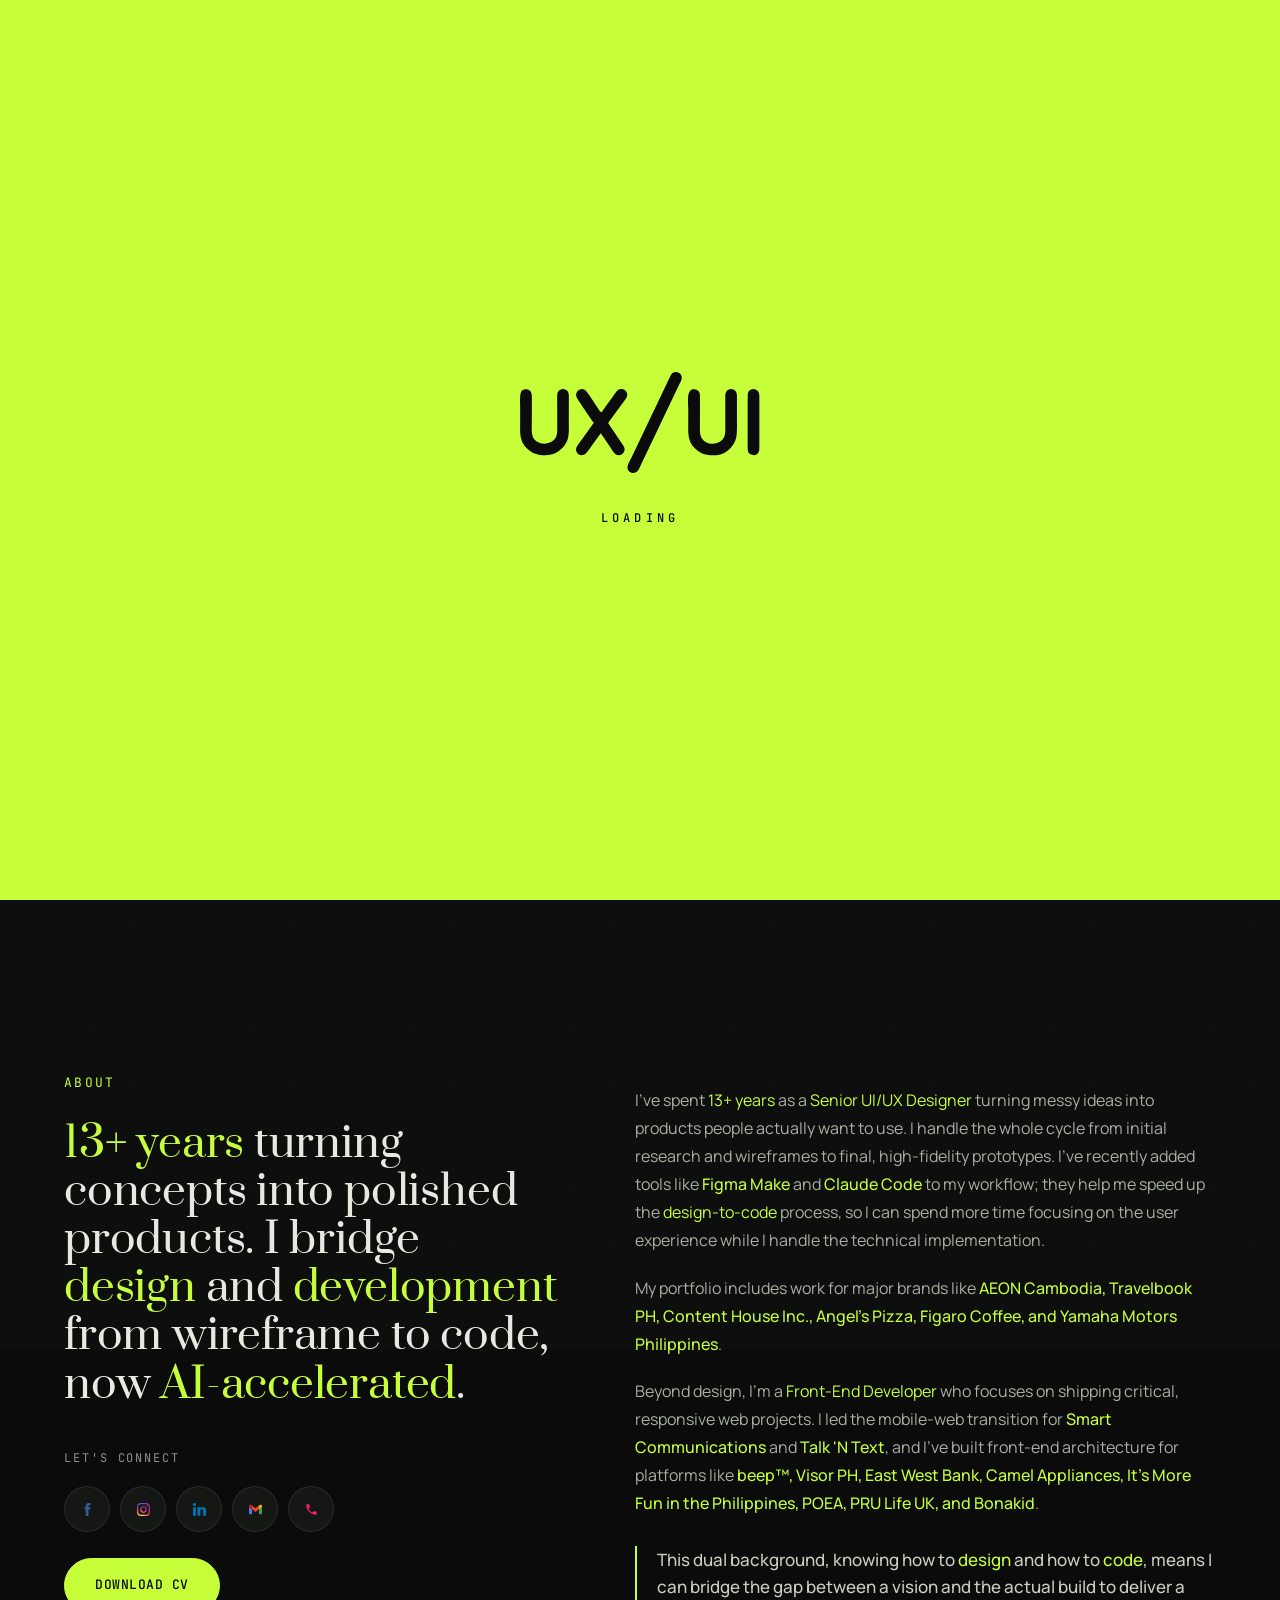
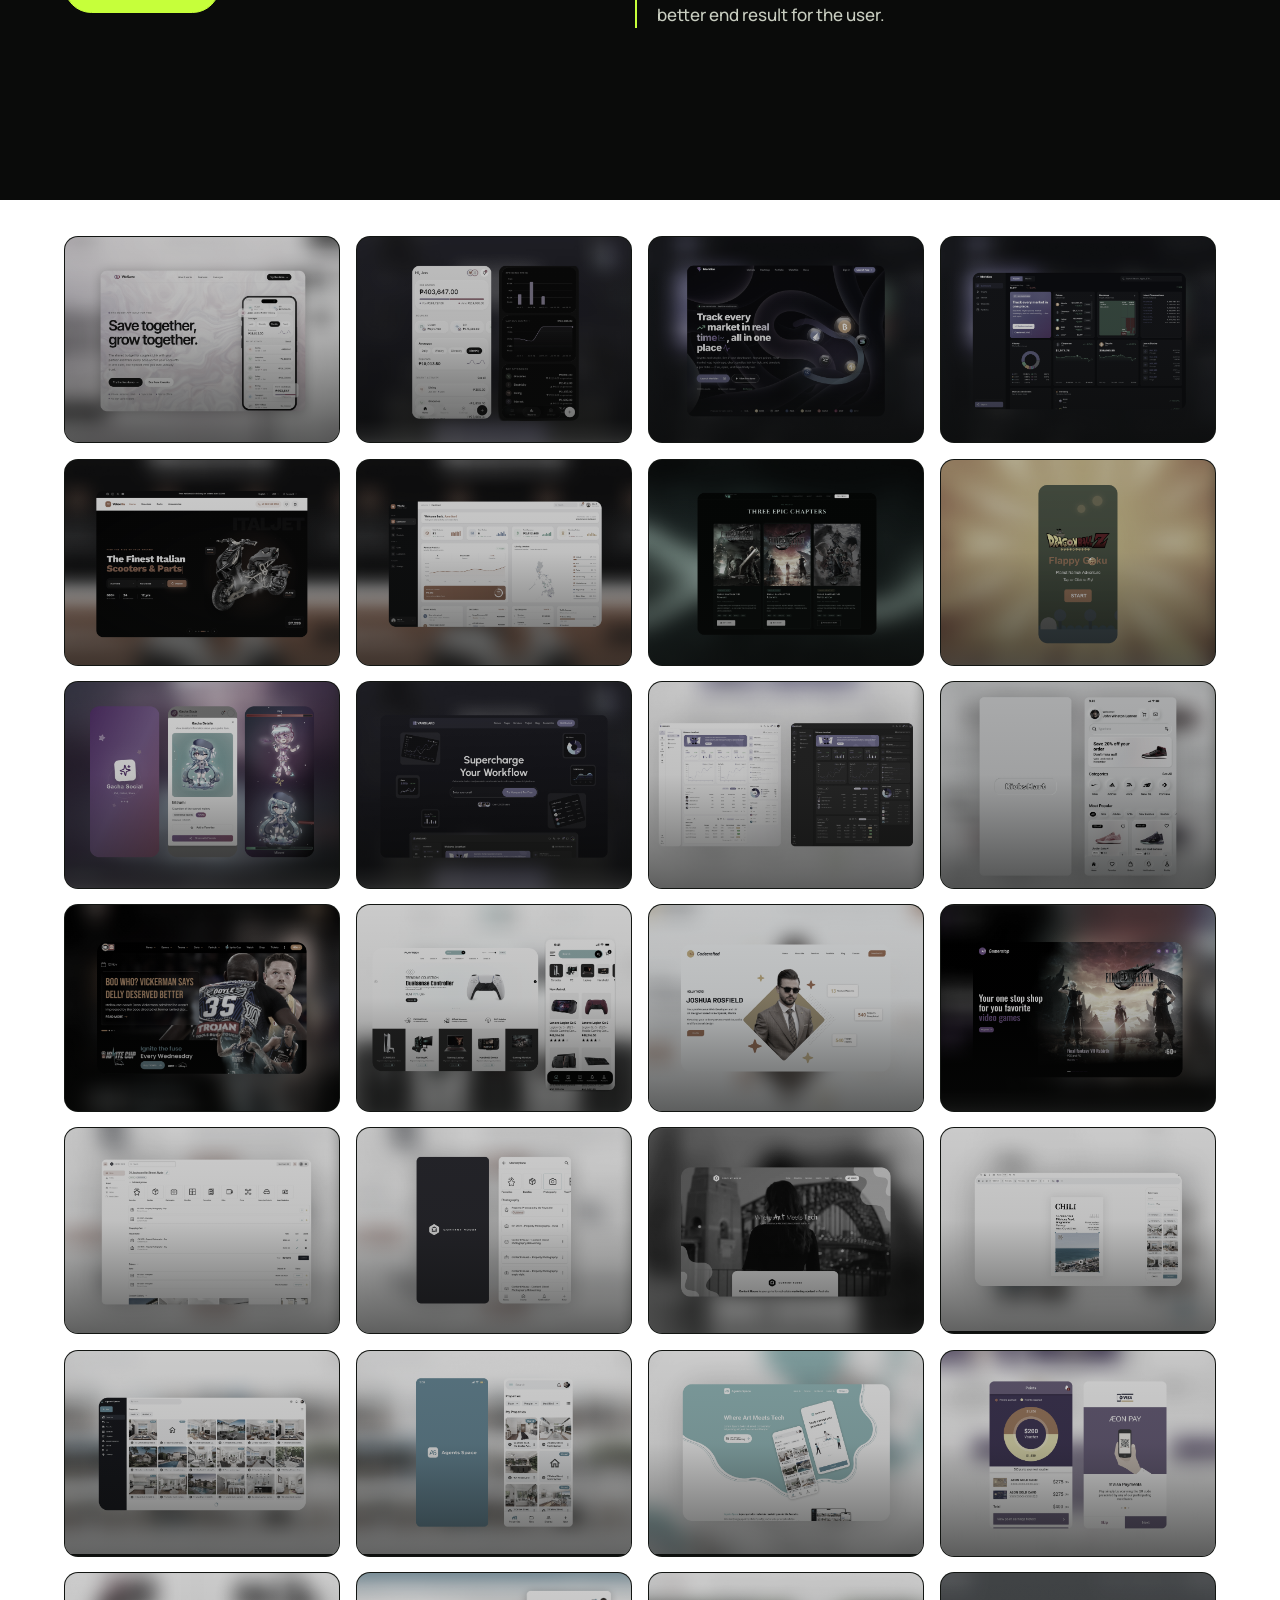
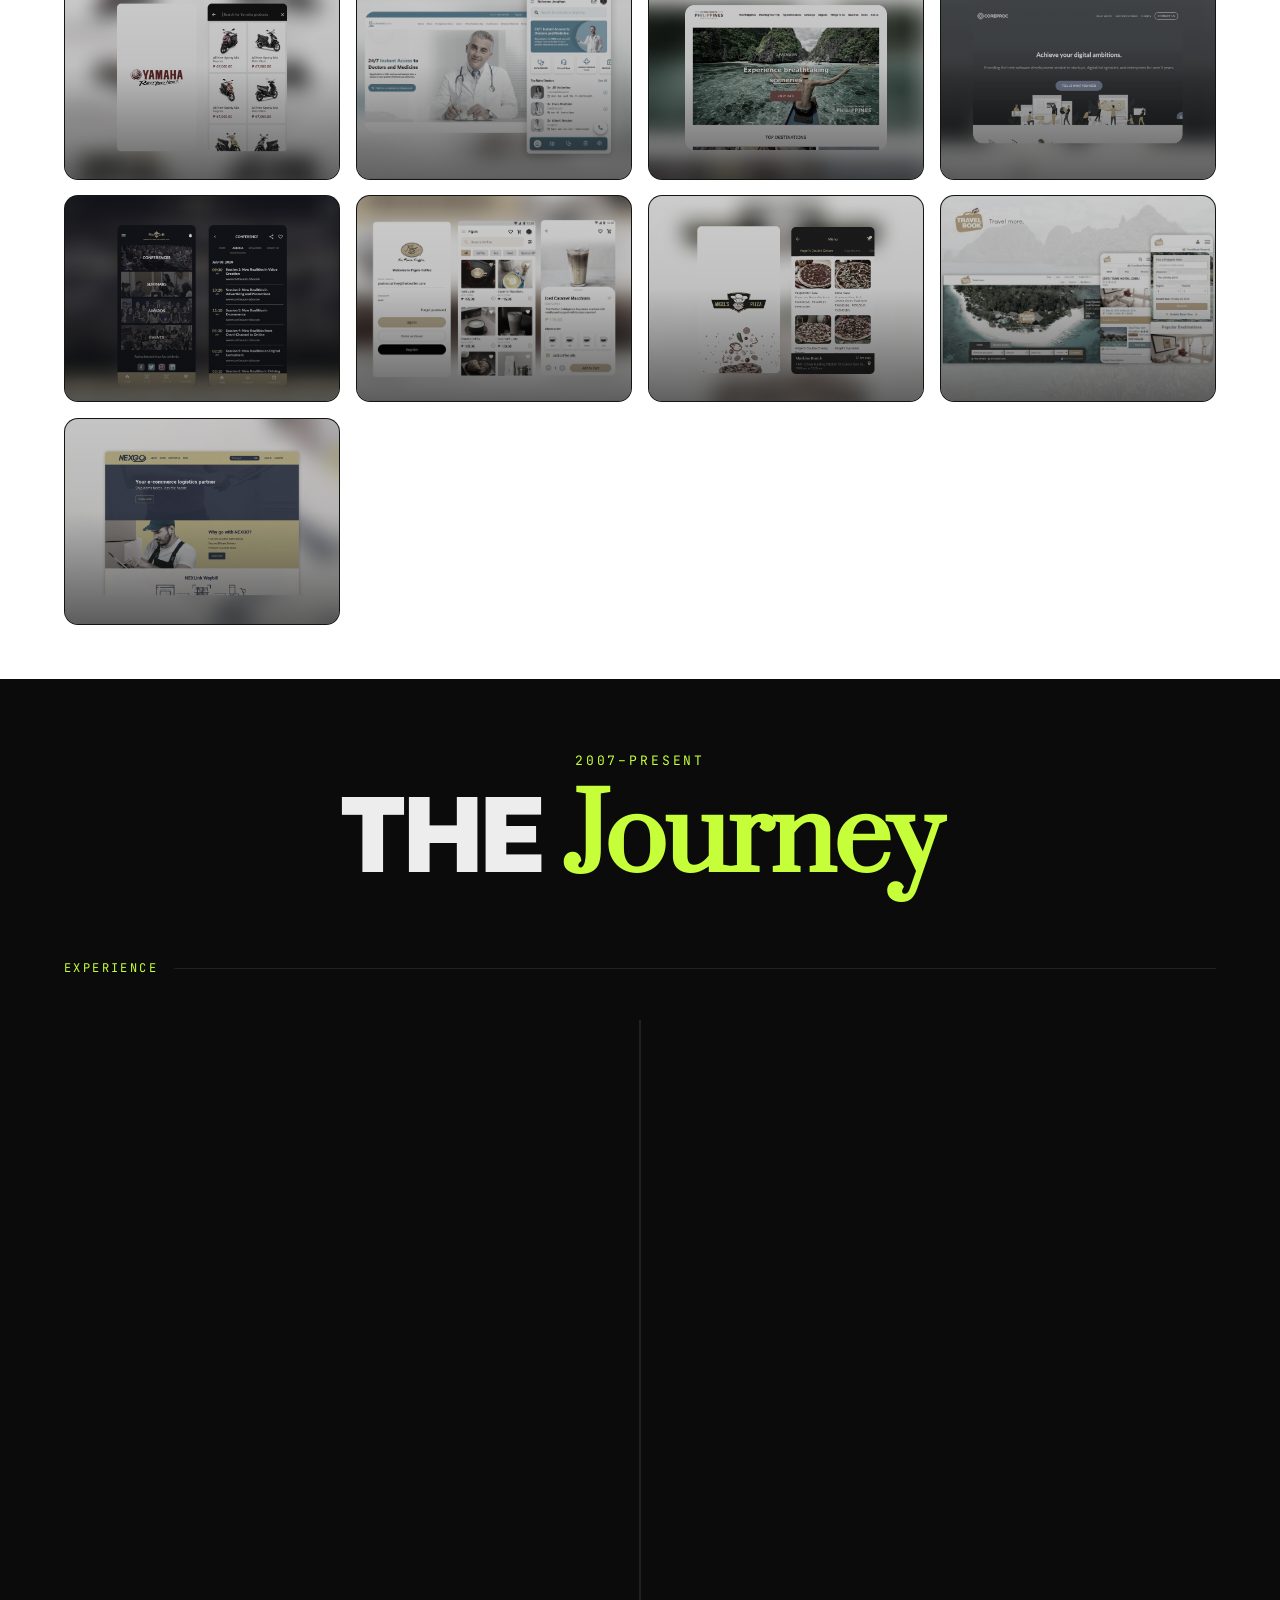
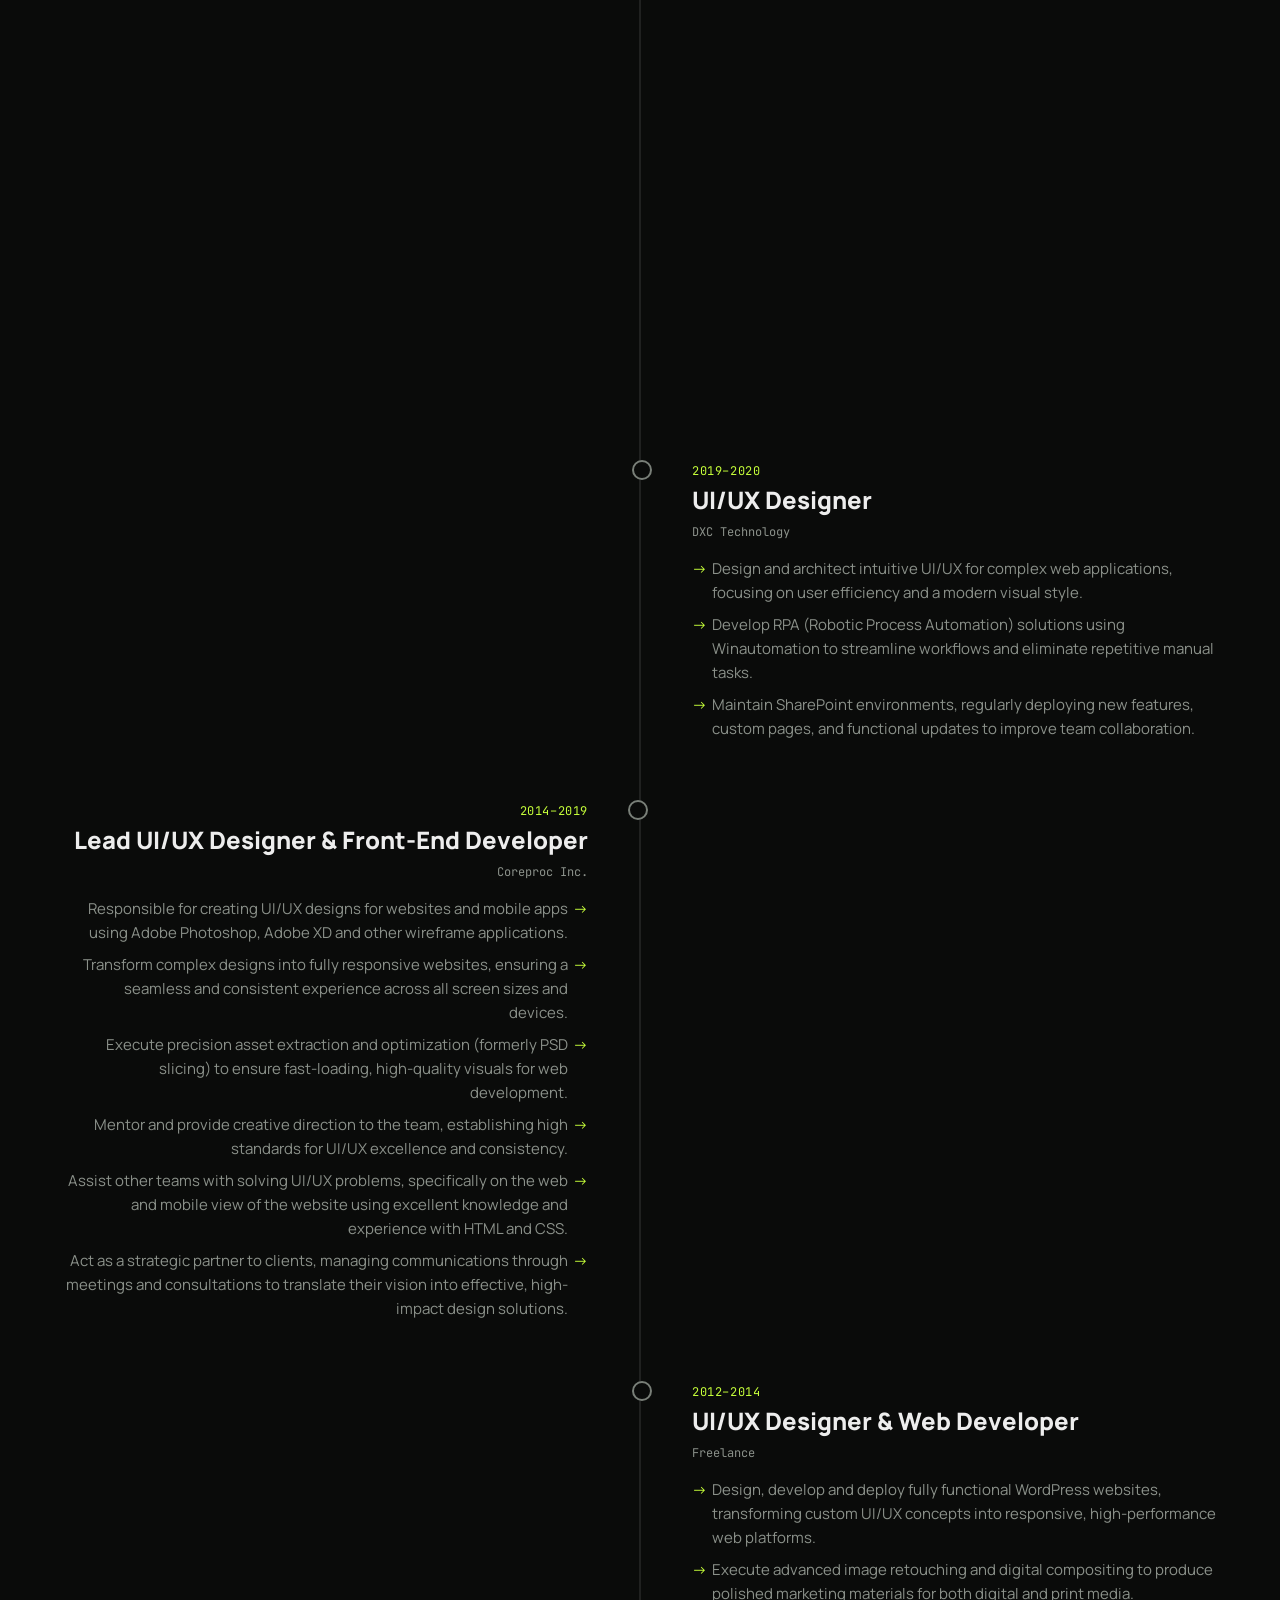
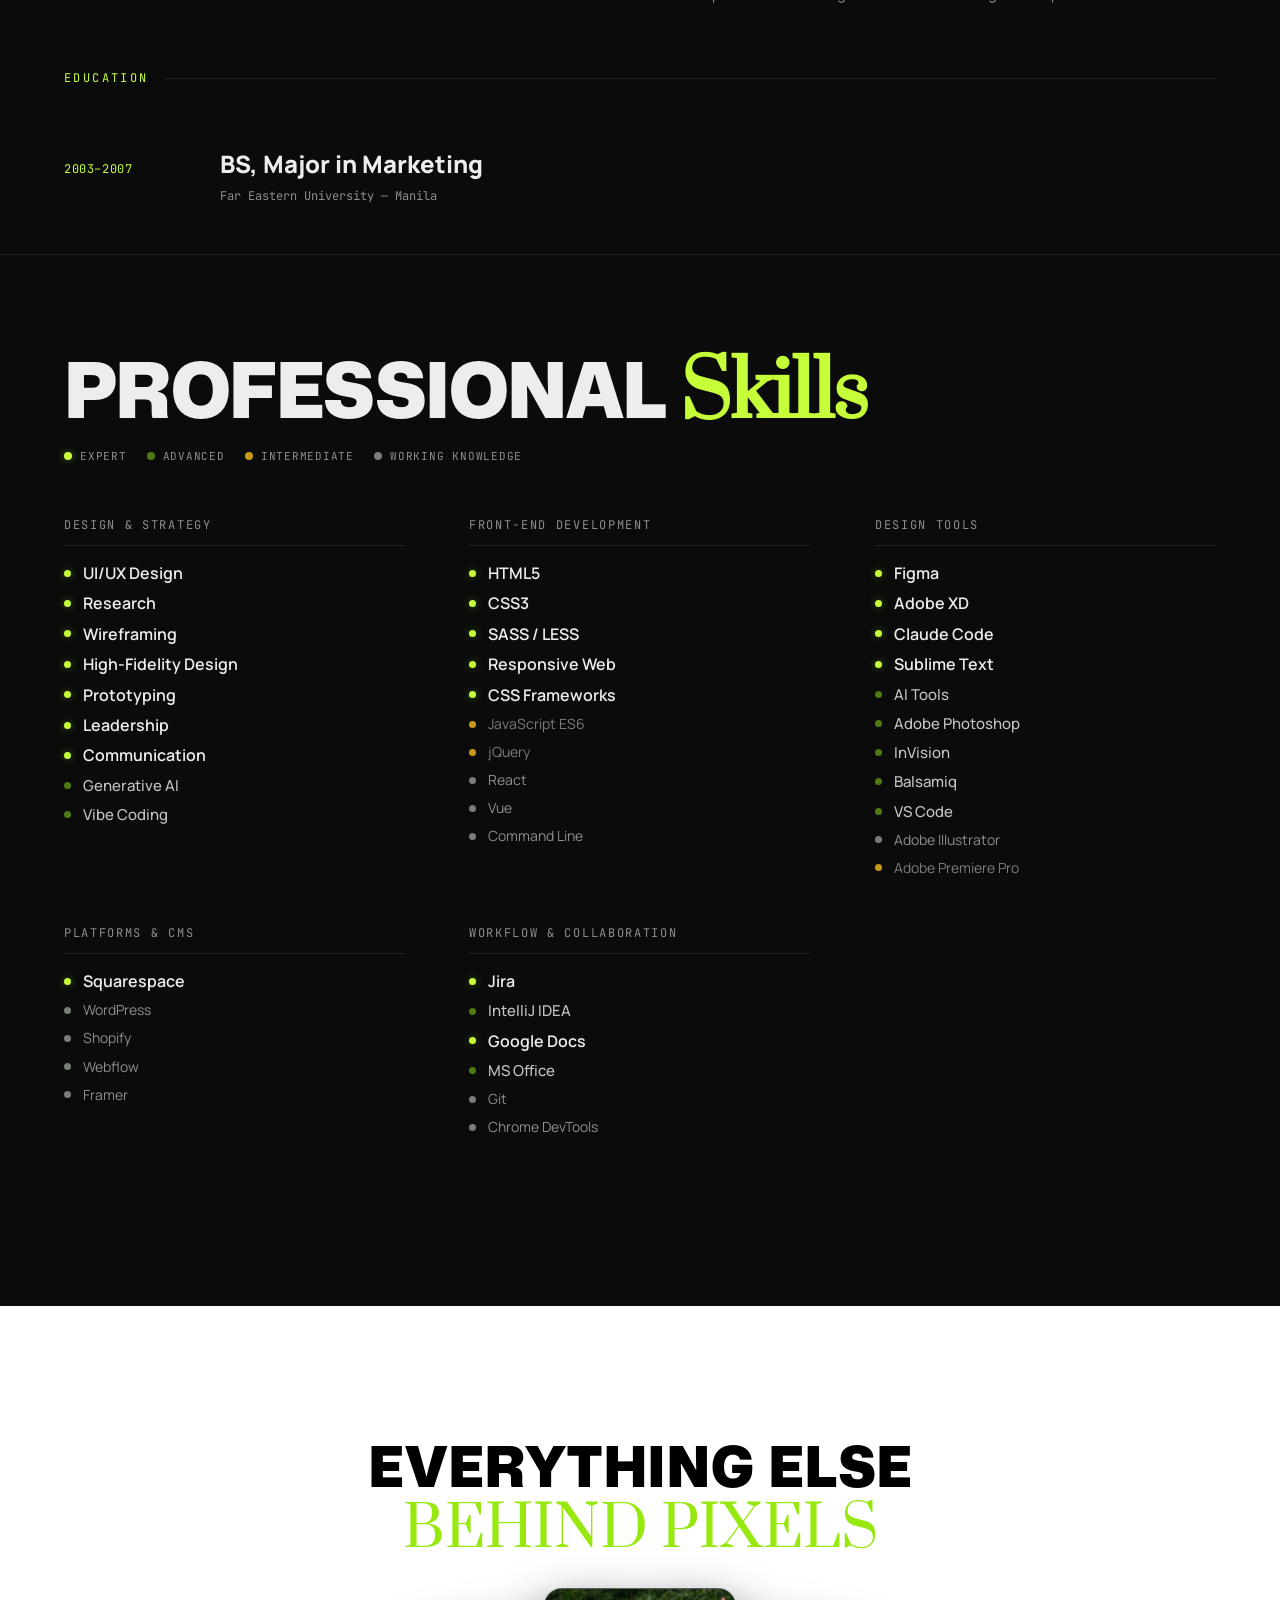
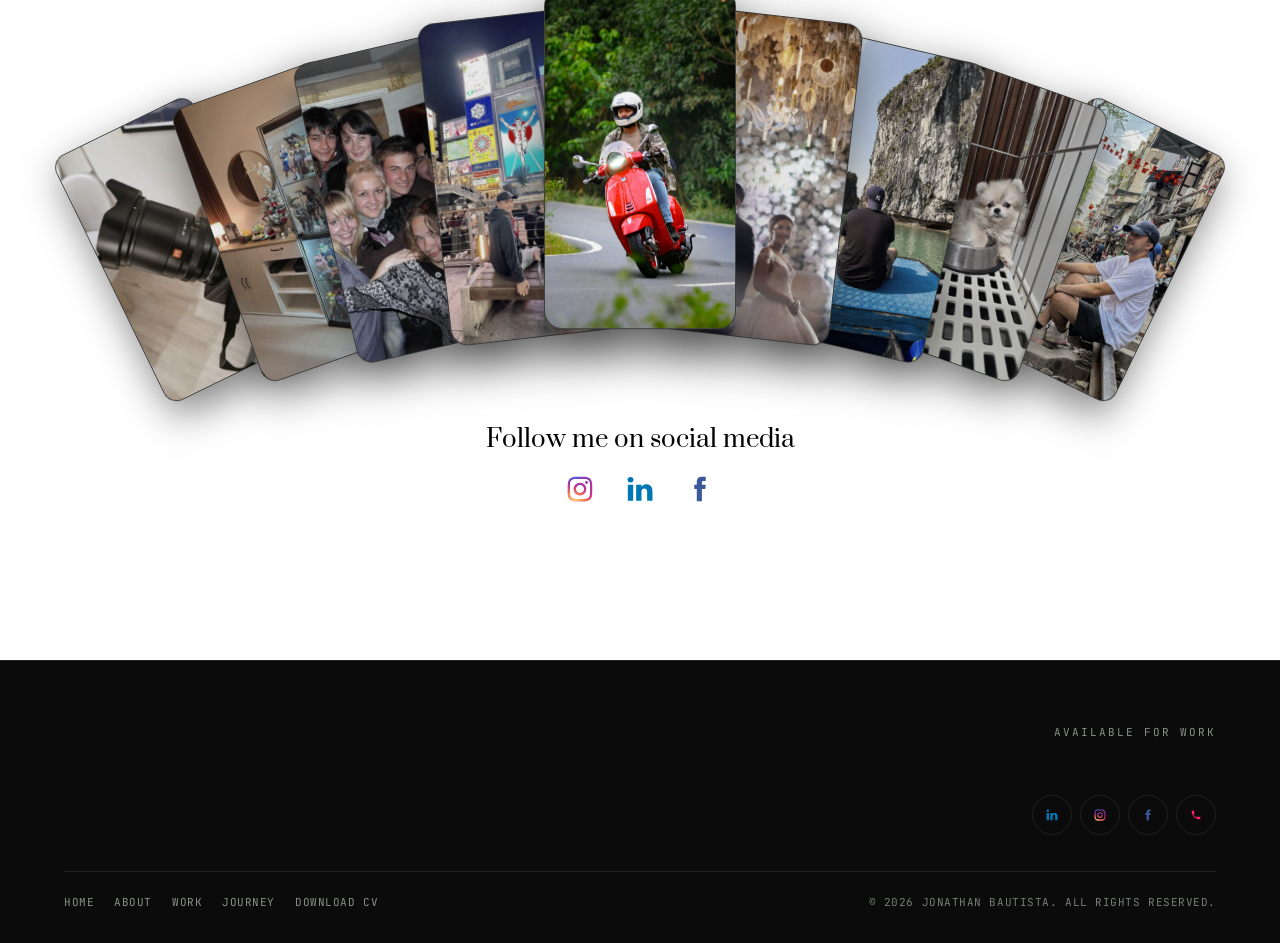
==== commit ed737c2c: "feat: add WeSave Landing Page portfolio project Co-Authored-By: Claude Sonnet 5 <noreply@anthropic.c" ====
--- a/index.html
+++ b/index.html
@@ -476,6 +476,15 @@
       <!-- ===================== WORK HALL OF FAME (grid) ===================== -->
       <section class="hof" id="work">
         <div class="hof__grid" id="portfolio-grid">
+          <button class="hof-card reveal" data-id="33">
+            <span class="hof-card__img"
+              ><img
+                src="assets/img/project-35.png"
+                alt="WeSave Landing Page Marketing Site"
+                loading="lazy" /></span
+            ><span class="hof-card__name">WeSave Landing</span
+            ><span class="hof-card__year">2026</span>
+          </button>
           <button class="hof-card reveal" data-id="32">
             <span class="hof-card__img"
               ><img
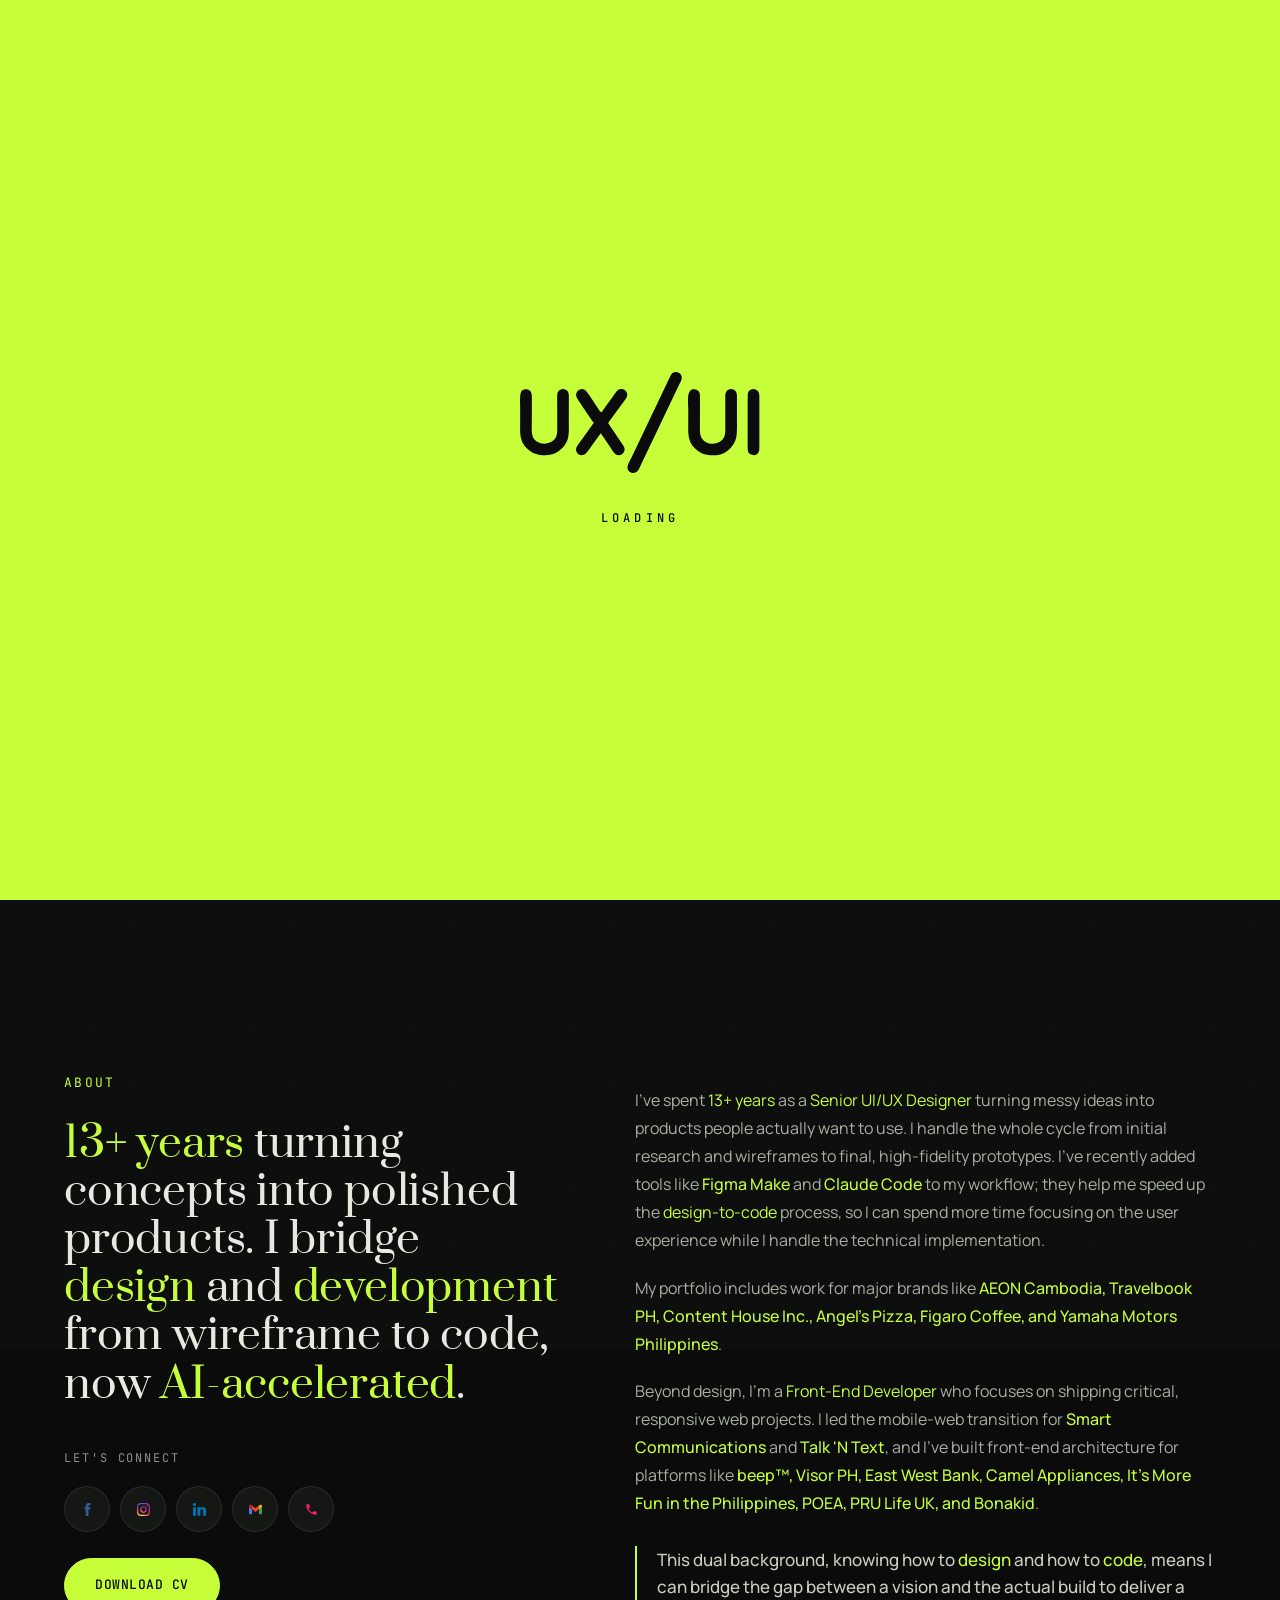
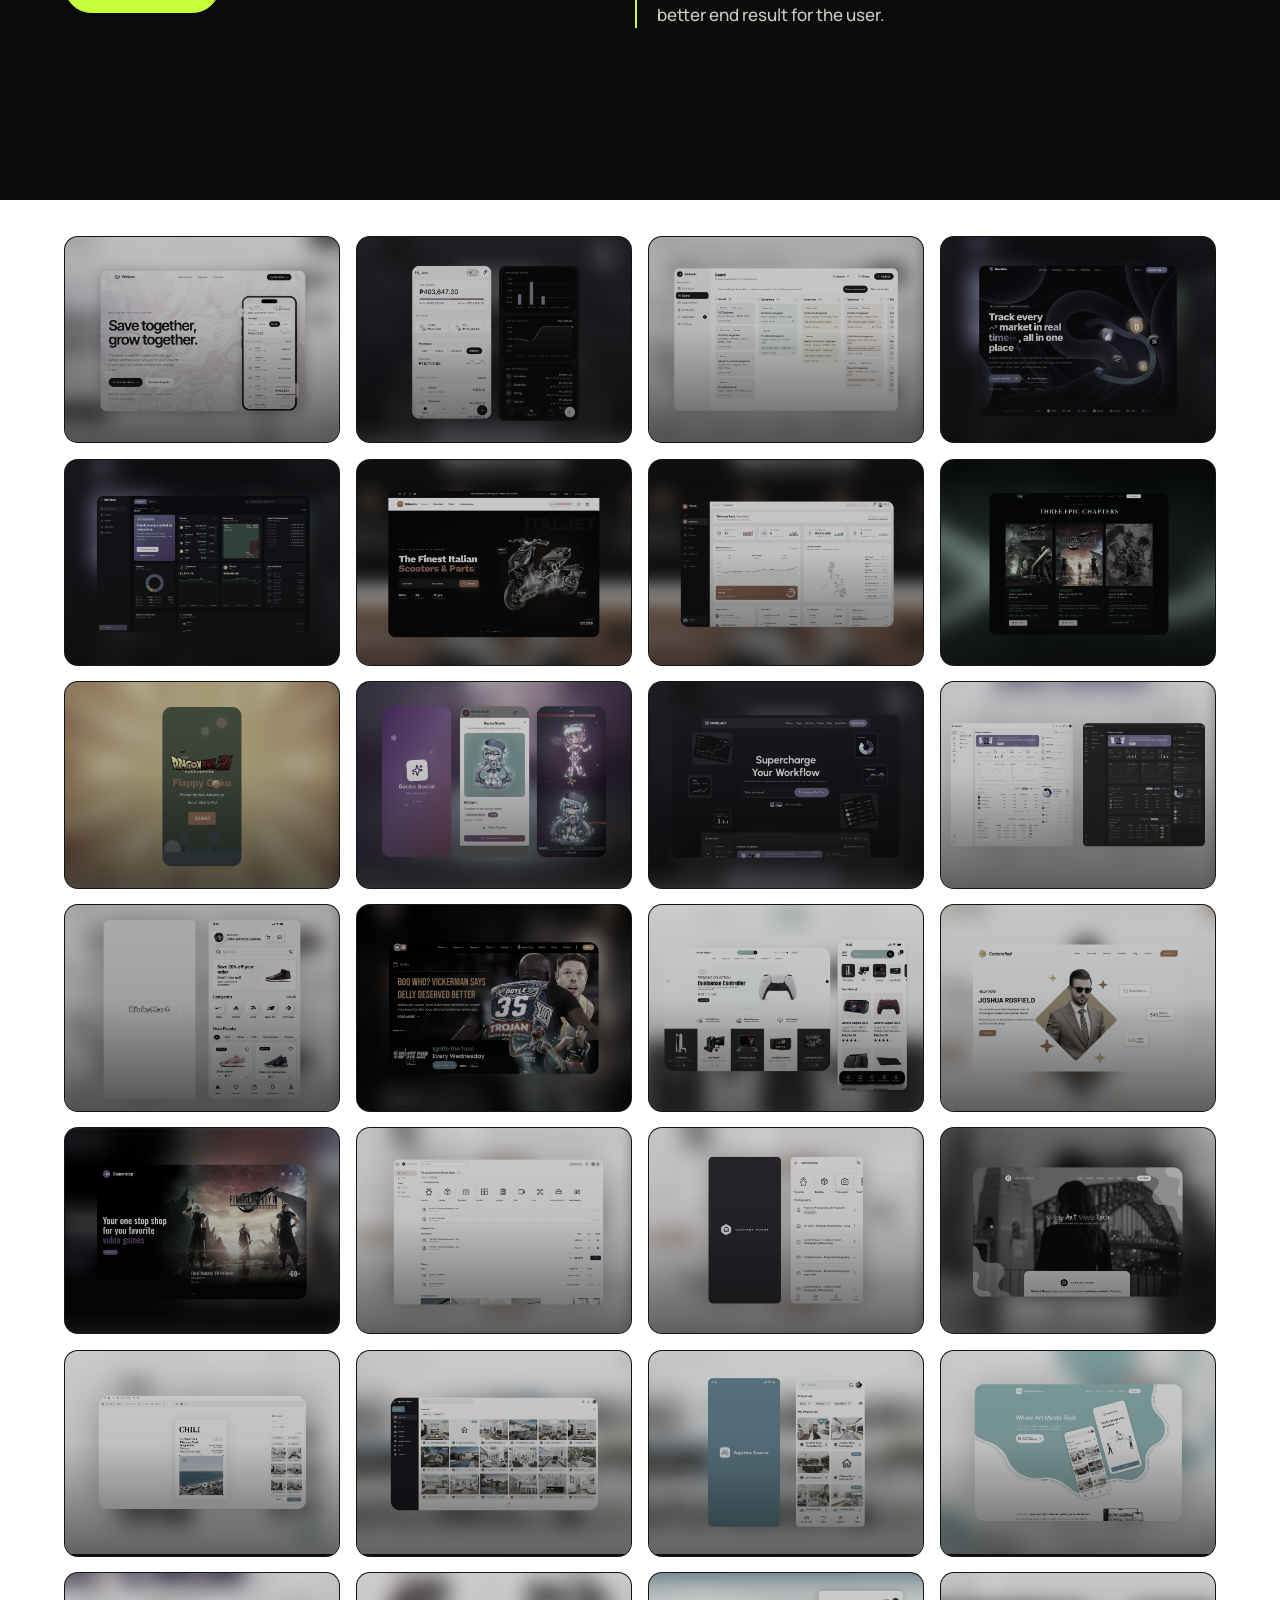
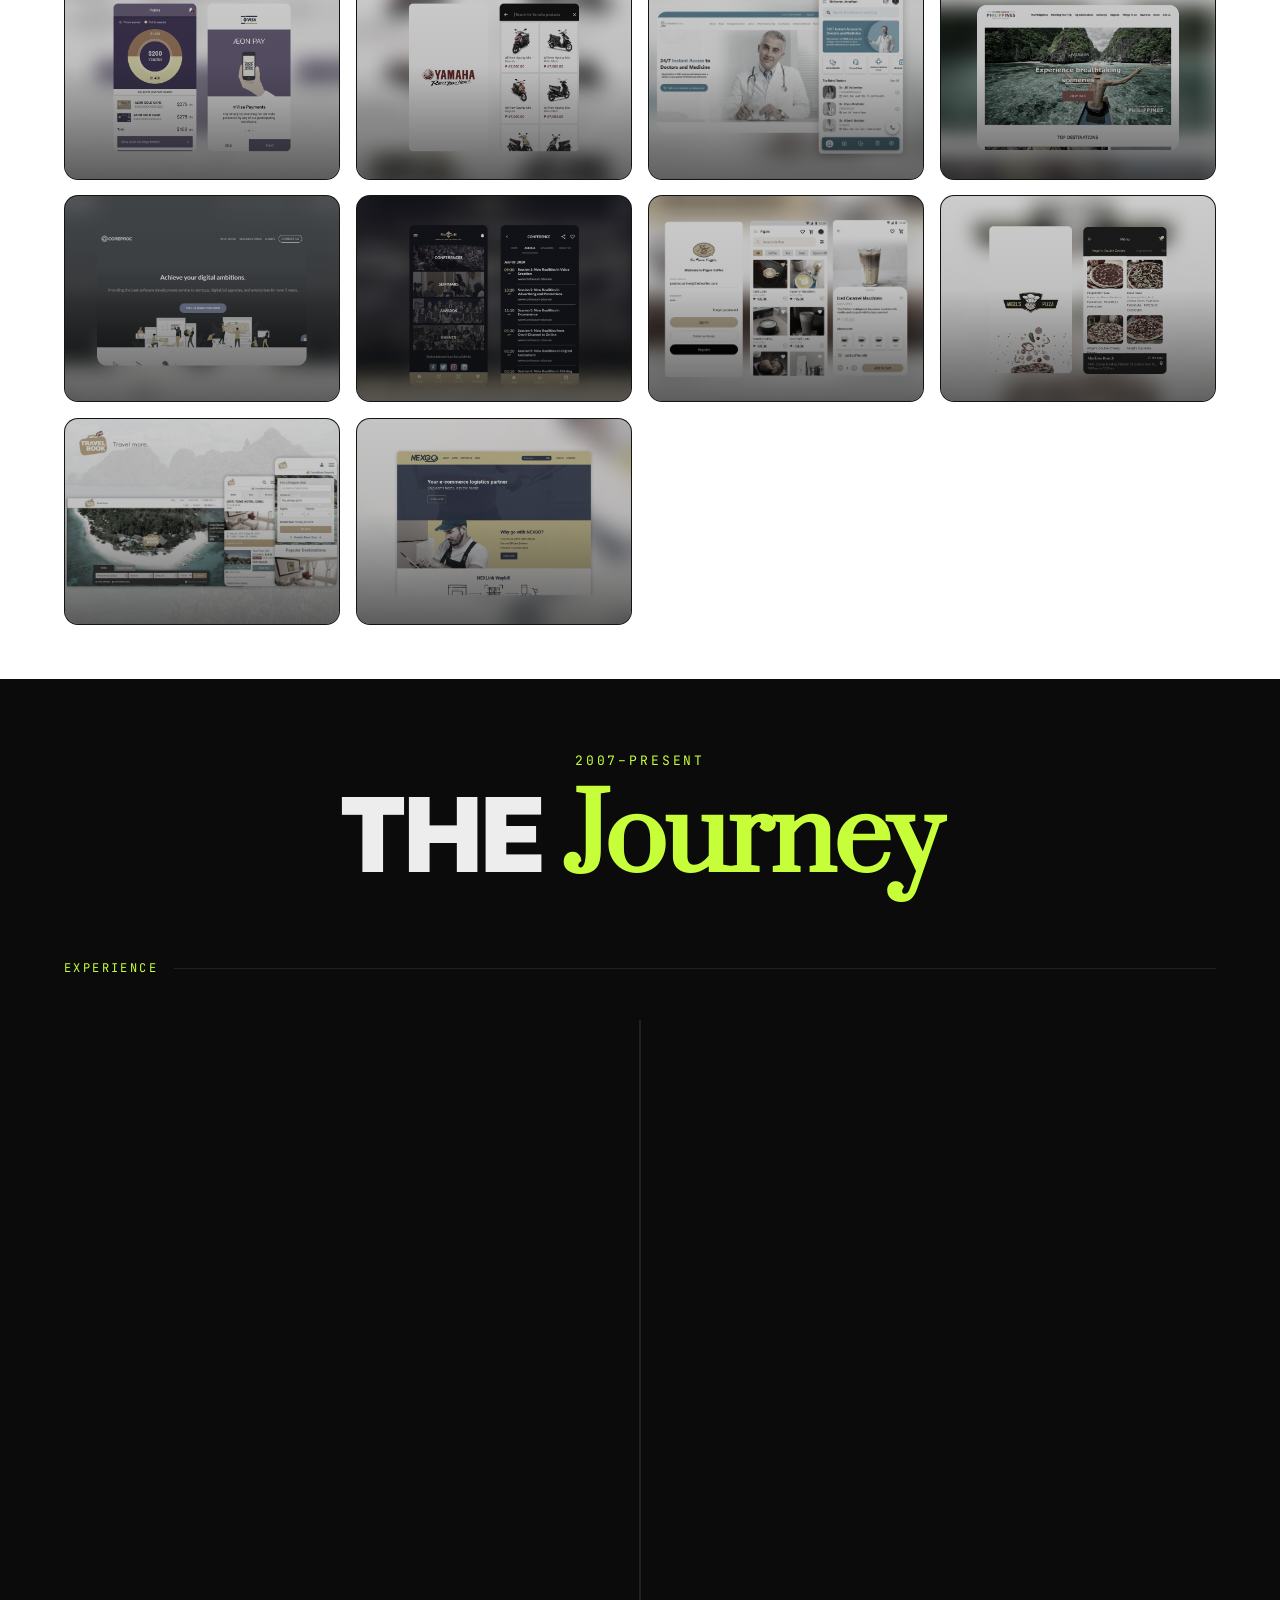
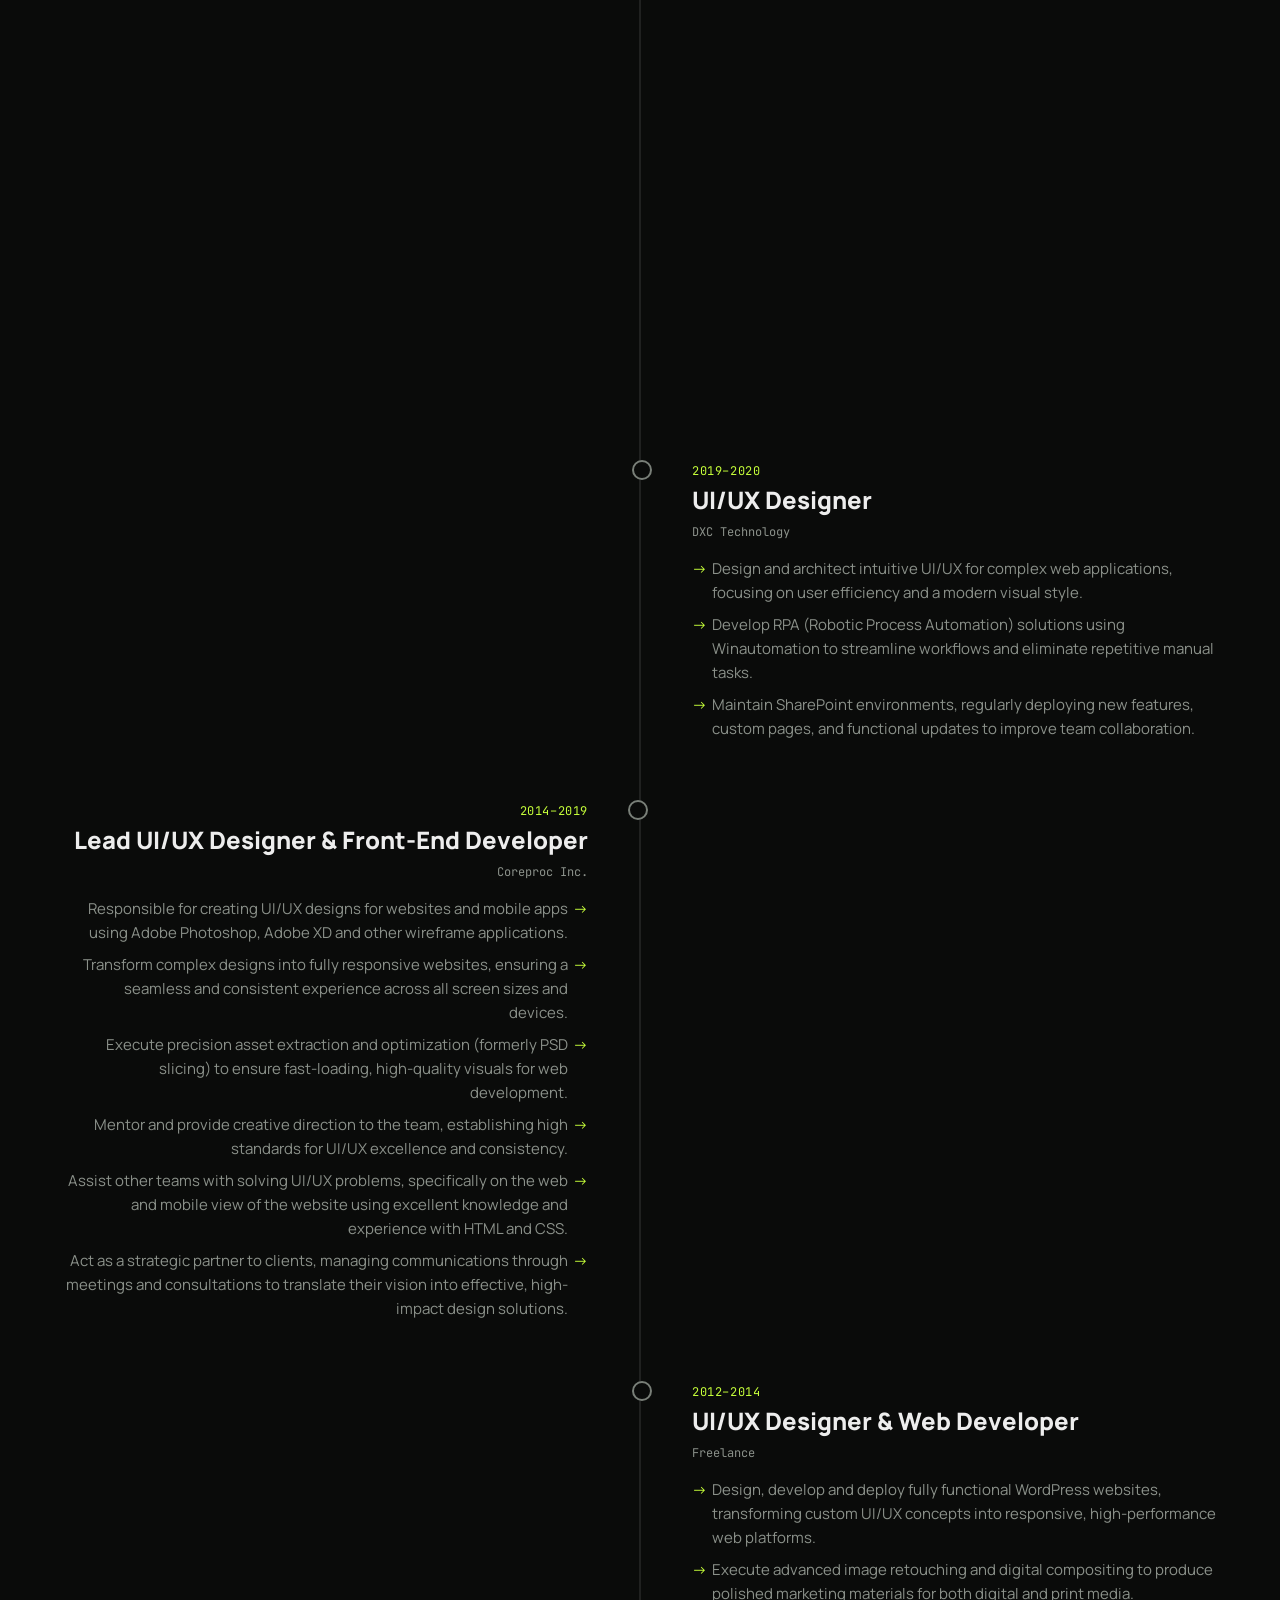
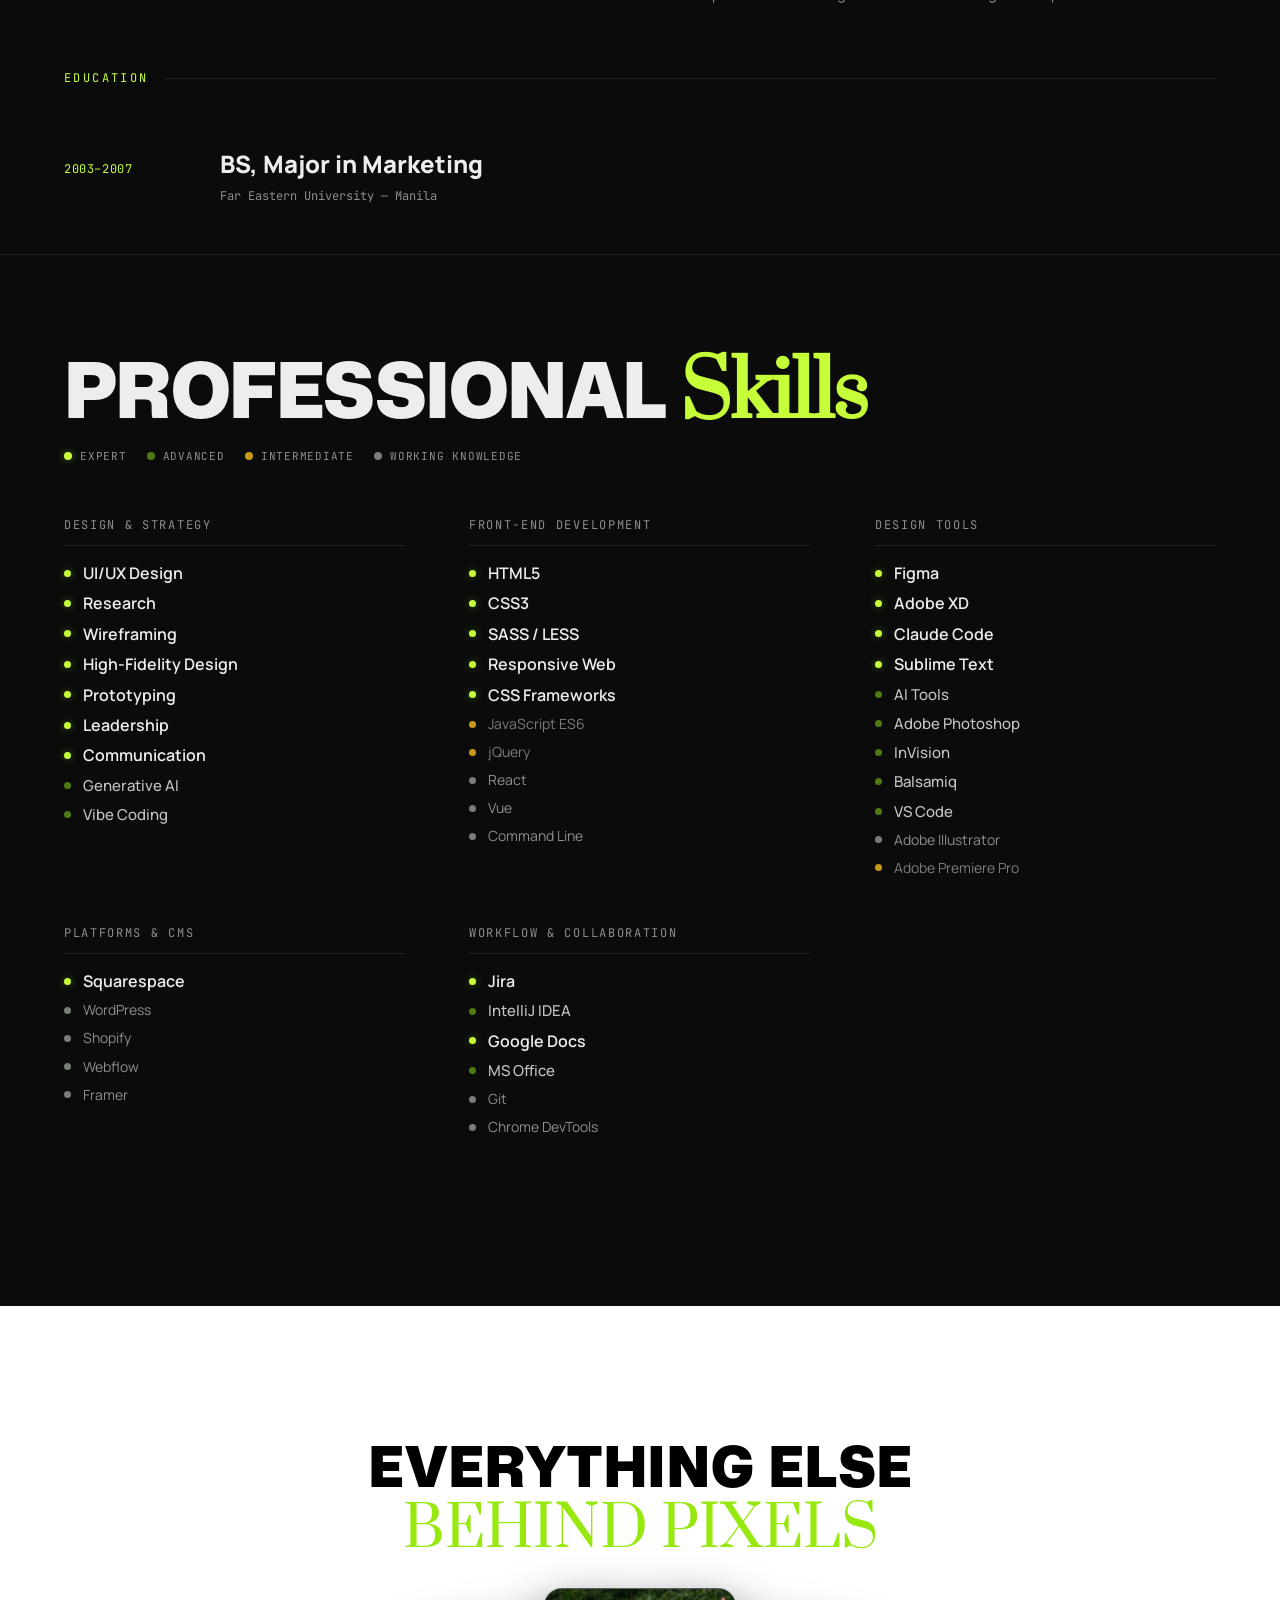
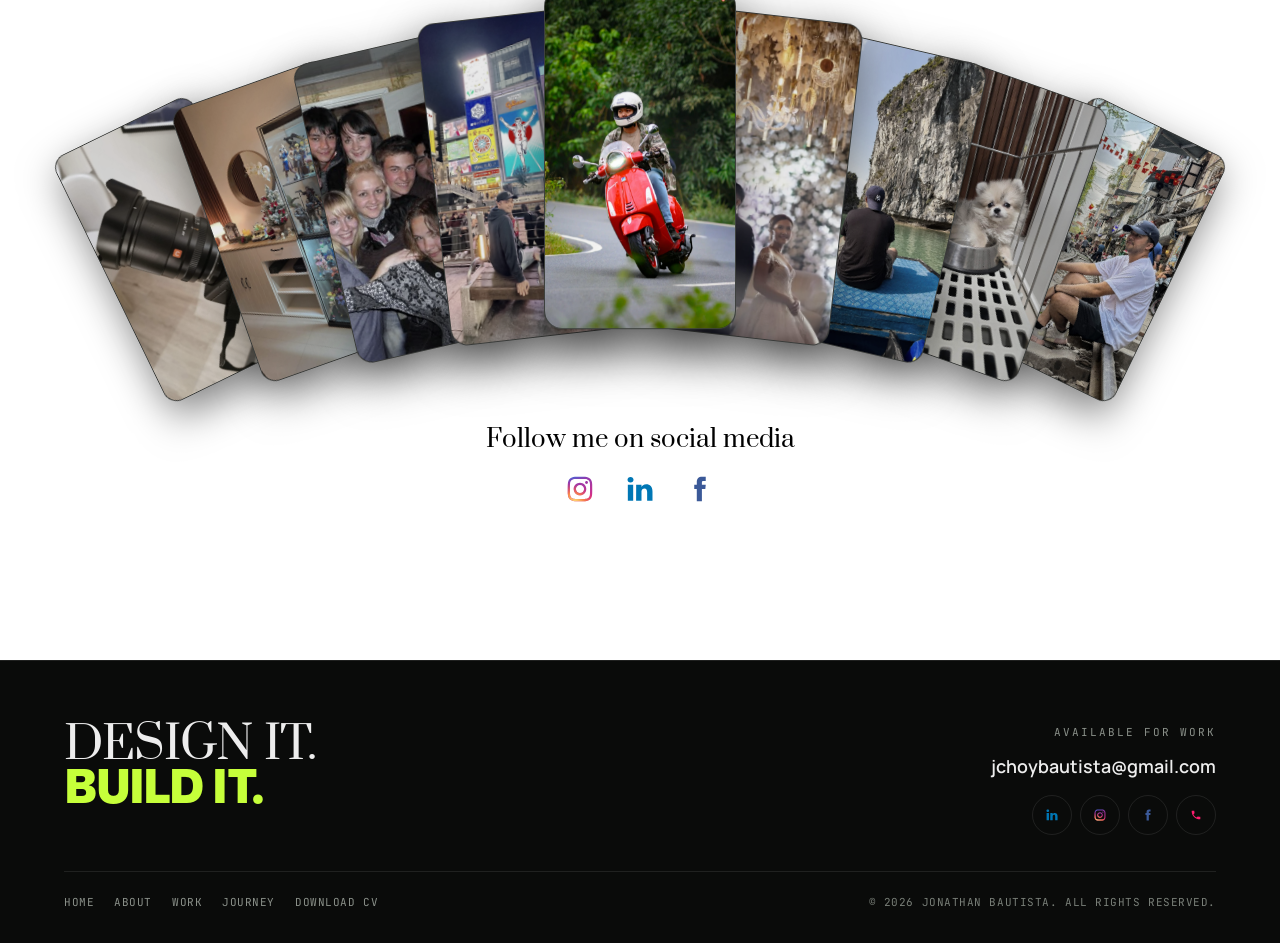
==== commit 4f975cab: "feat: add JobTrackr portfolio project Adds JobTrackr card after the WeSave projects with thumbnail, " ====
--- a/index.html
+++ b/index.html
@@ -494,6 +494,15 @@
             ><span class="hof-card__name">WeSave</span
             ><span class="hof-card__year">2026</span>
           </button>
+          <button class="hof-card reveal" data-id="34">
+            <span class="hof-card__img"
+              ><img
+                src="assets/img/project-36.png"
+                alt="JobTrackr Job Application Kanban Board"
+                loading="lazy" /></span
+            ><span class="hof-card__name">JobTrackr</span
+            ><span class="hof-card__year">2026</span>
+          </button>
           <button class="hof-card reveal" data-id="31">
             <span class="hof-card__img"
               ><img
